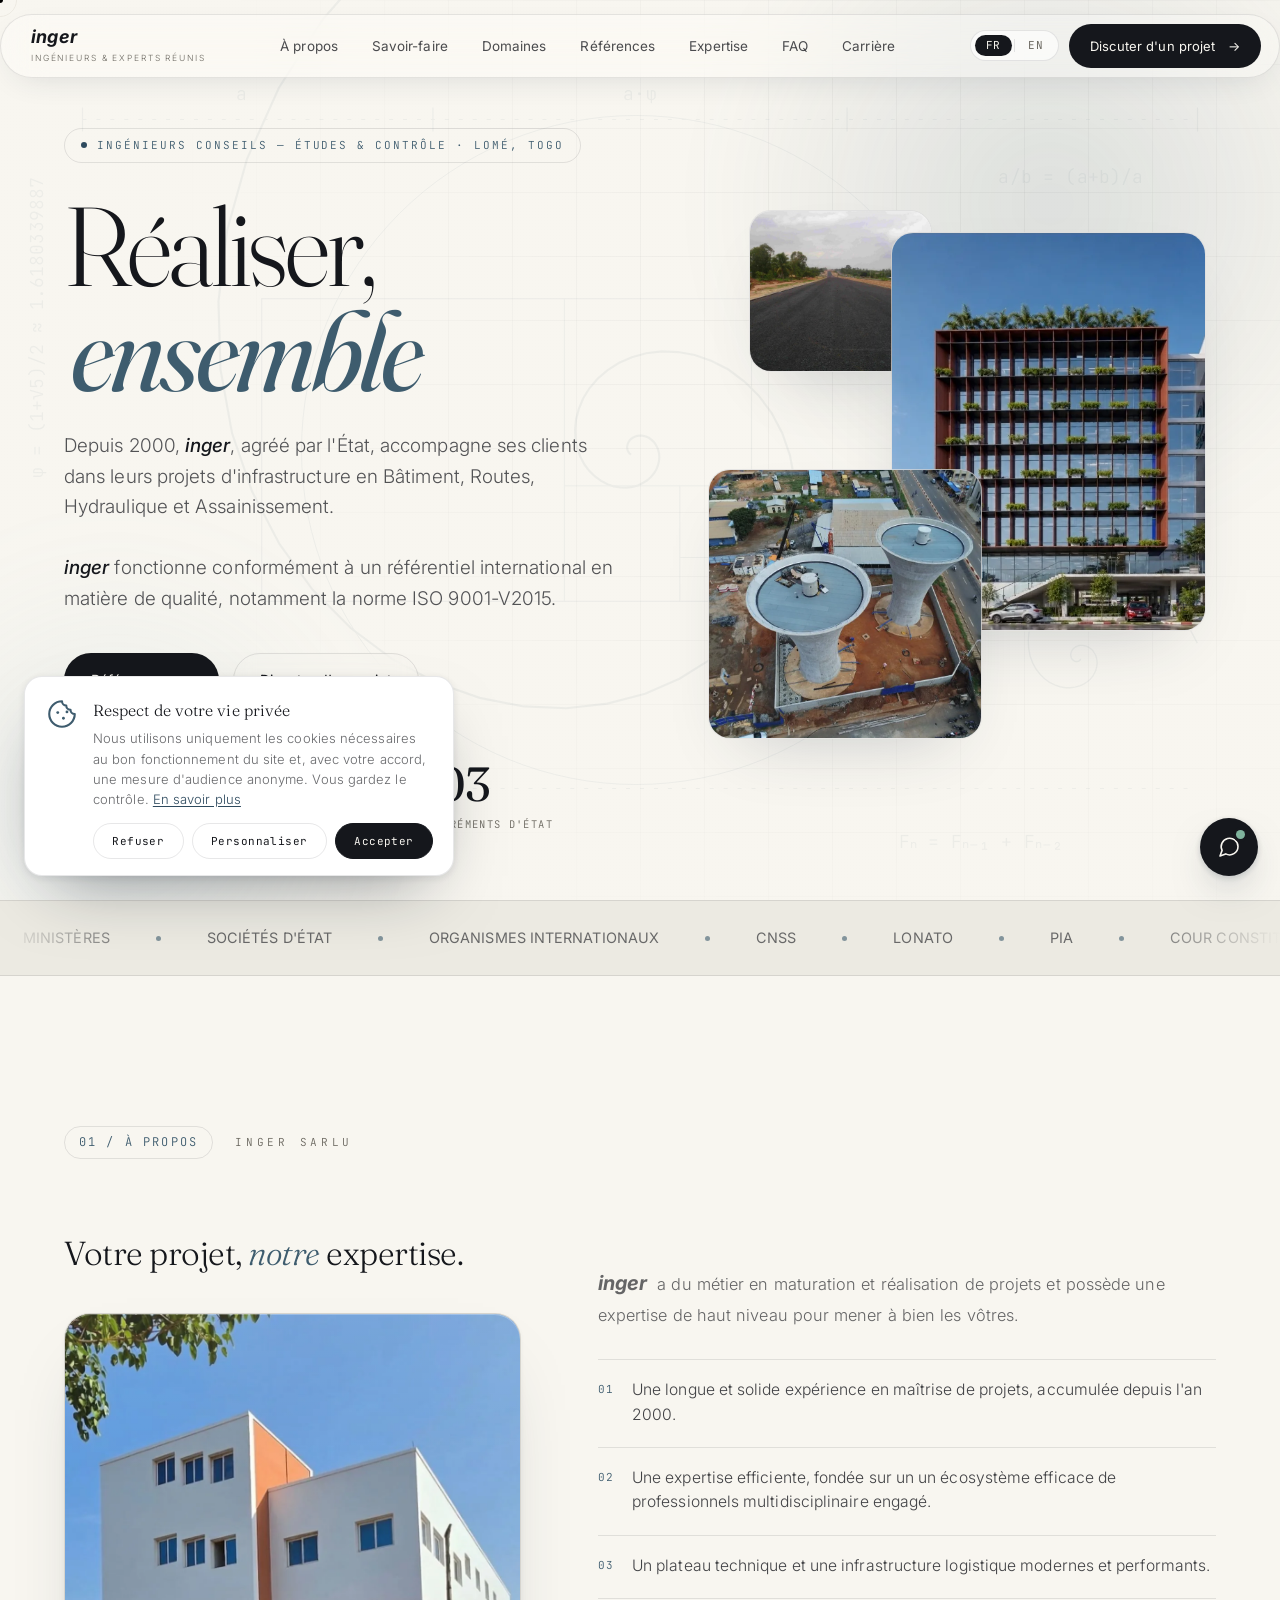
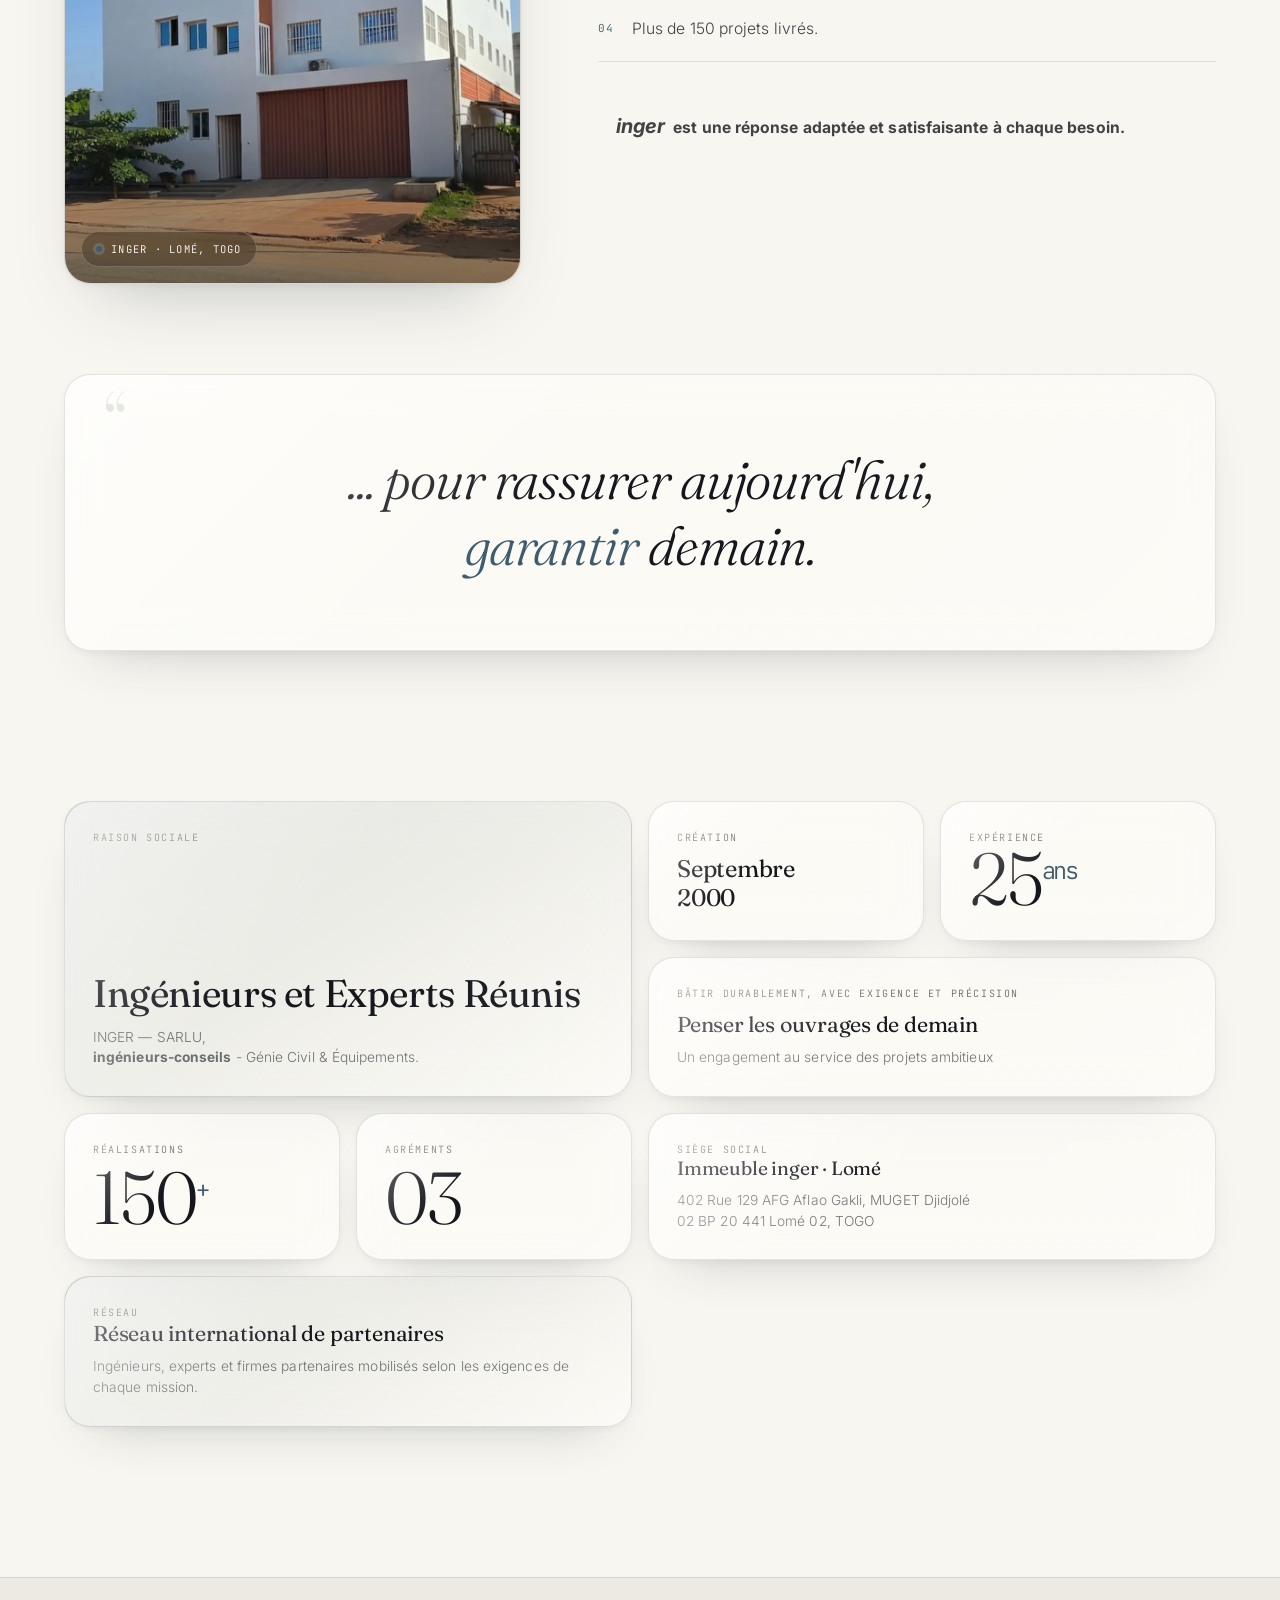
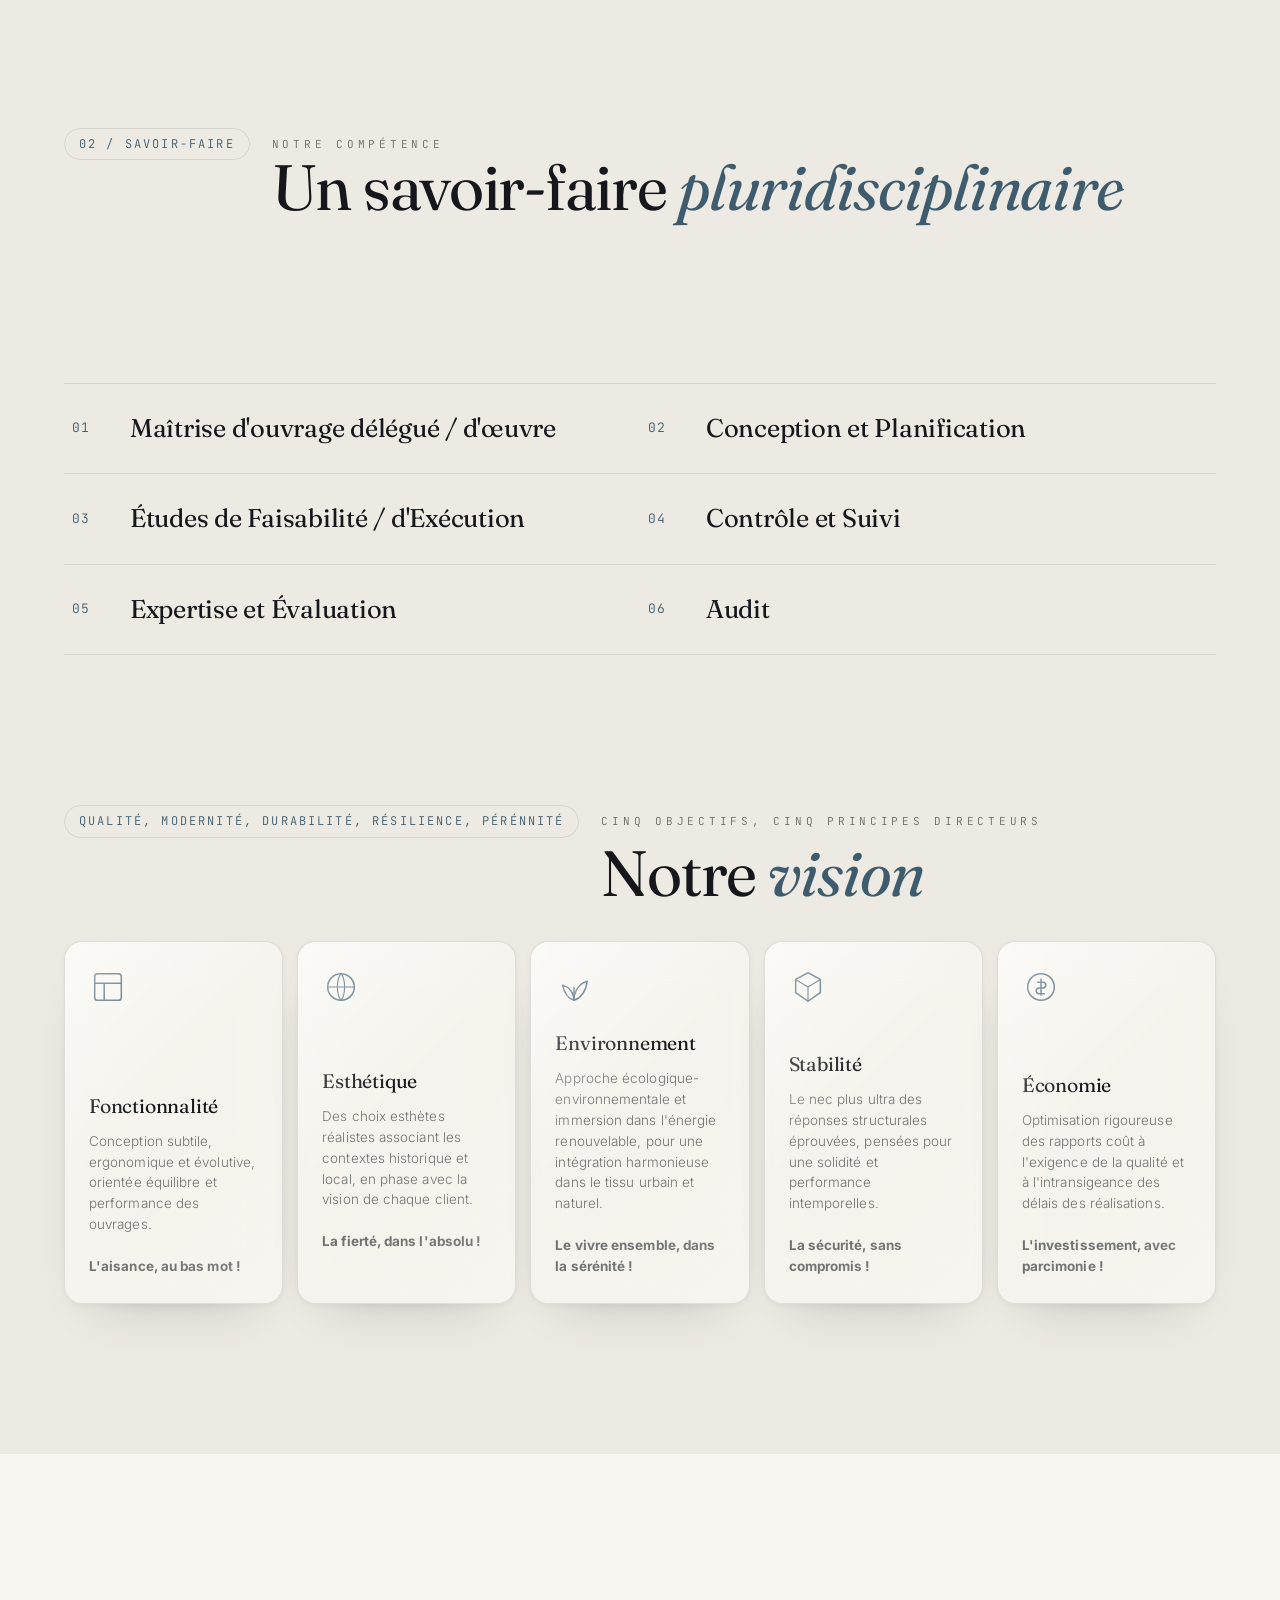
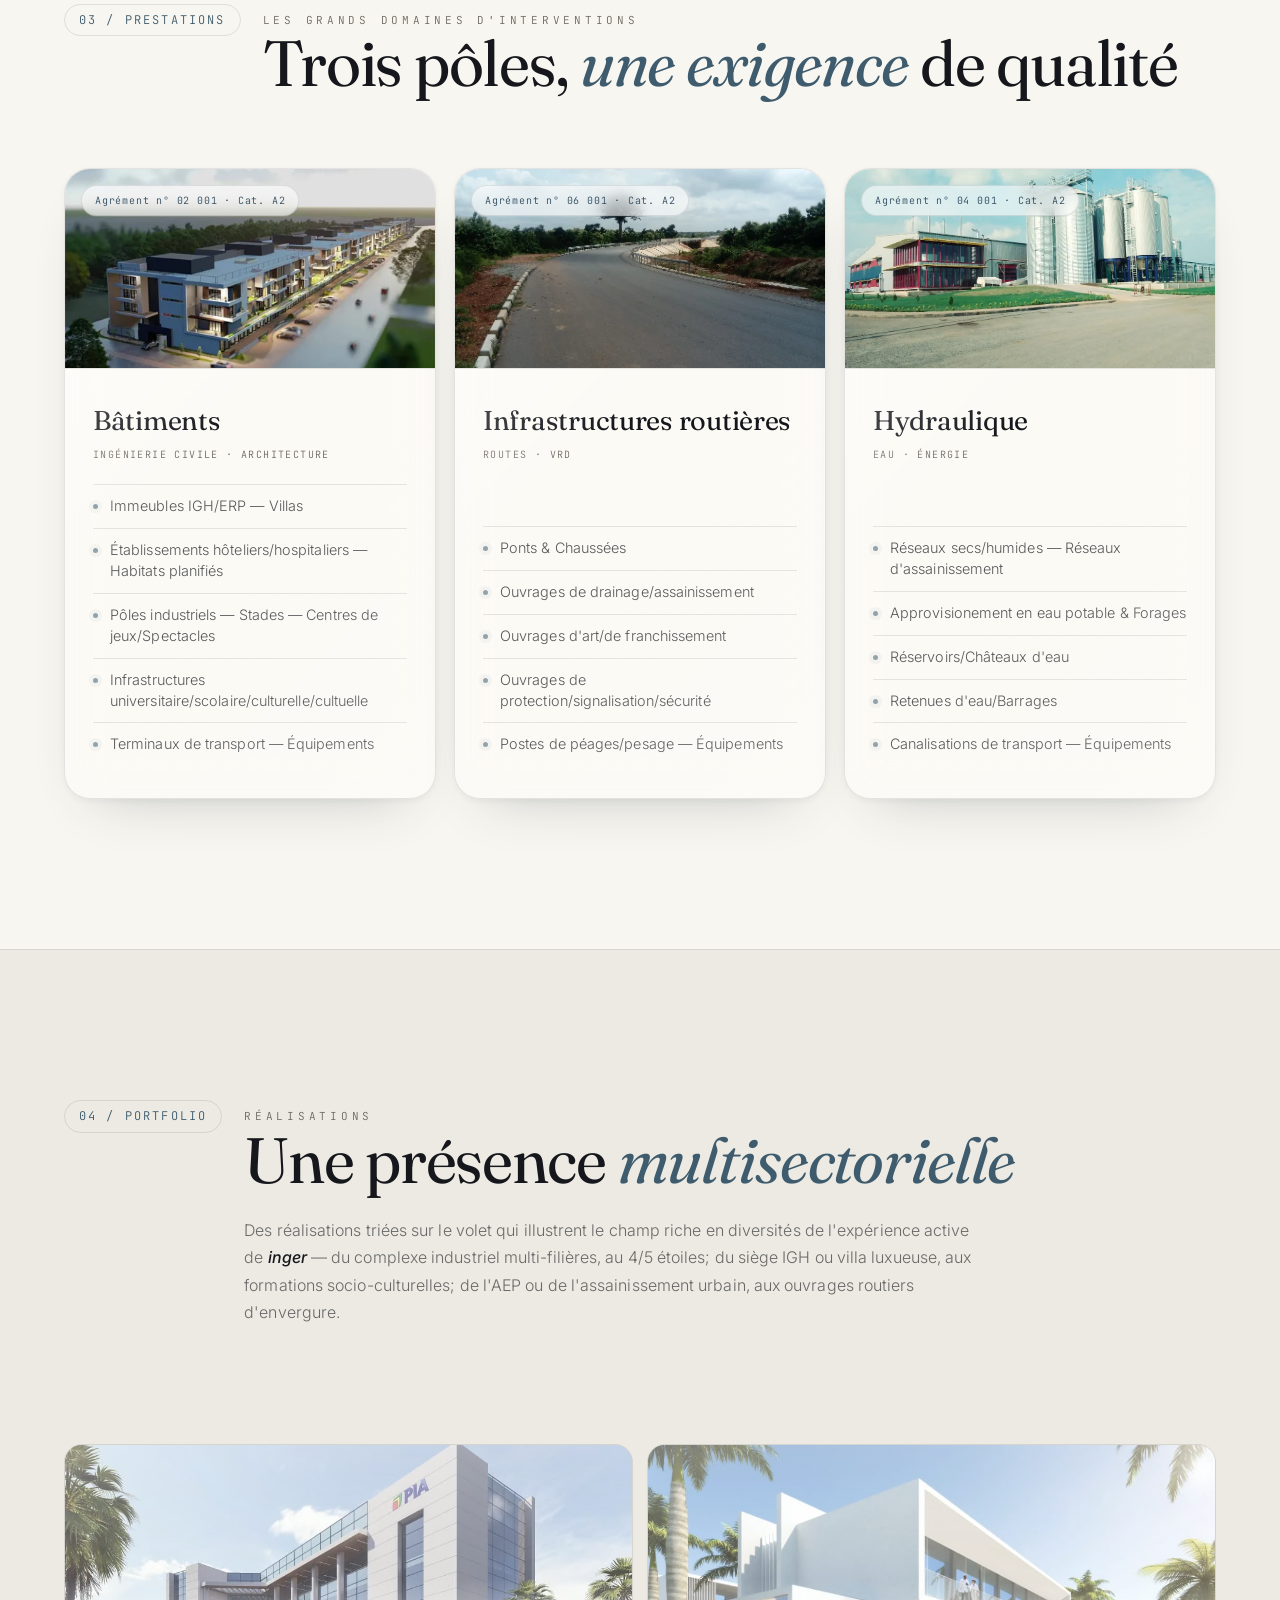
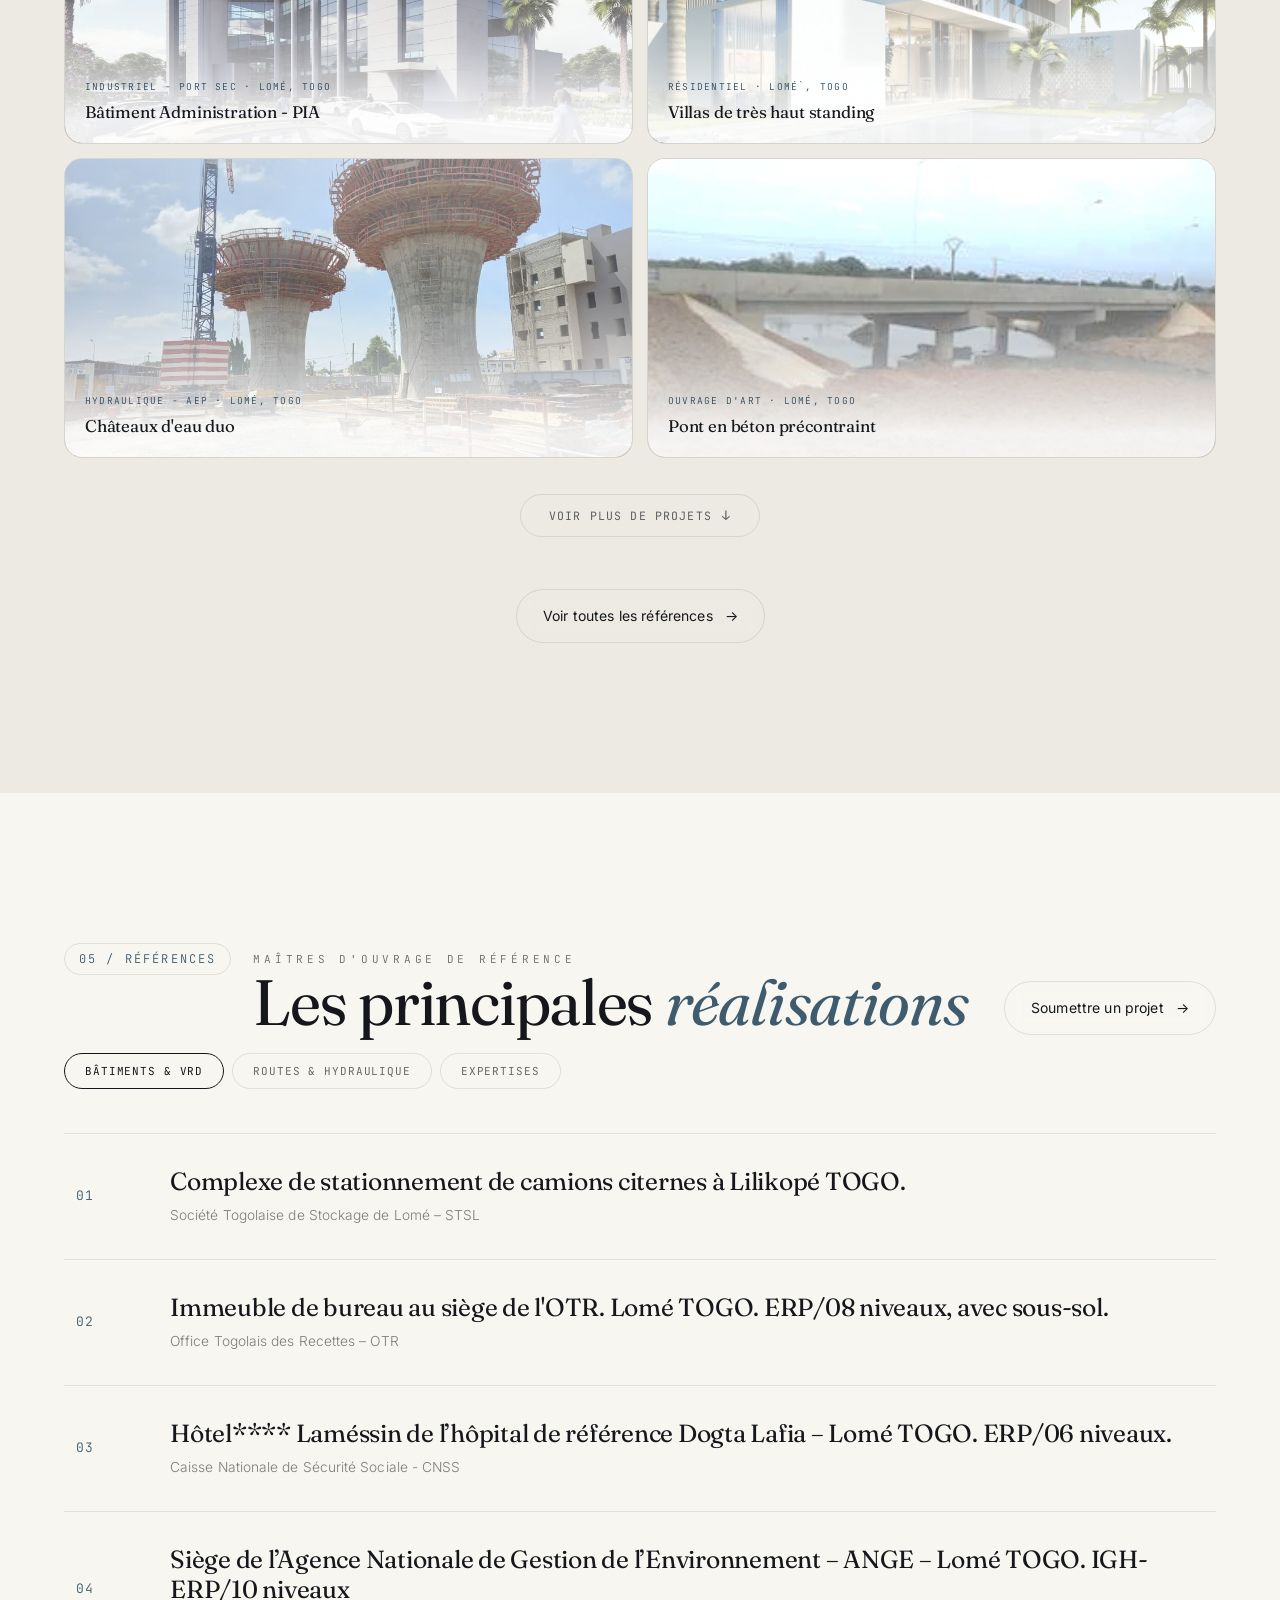
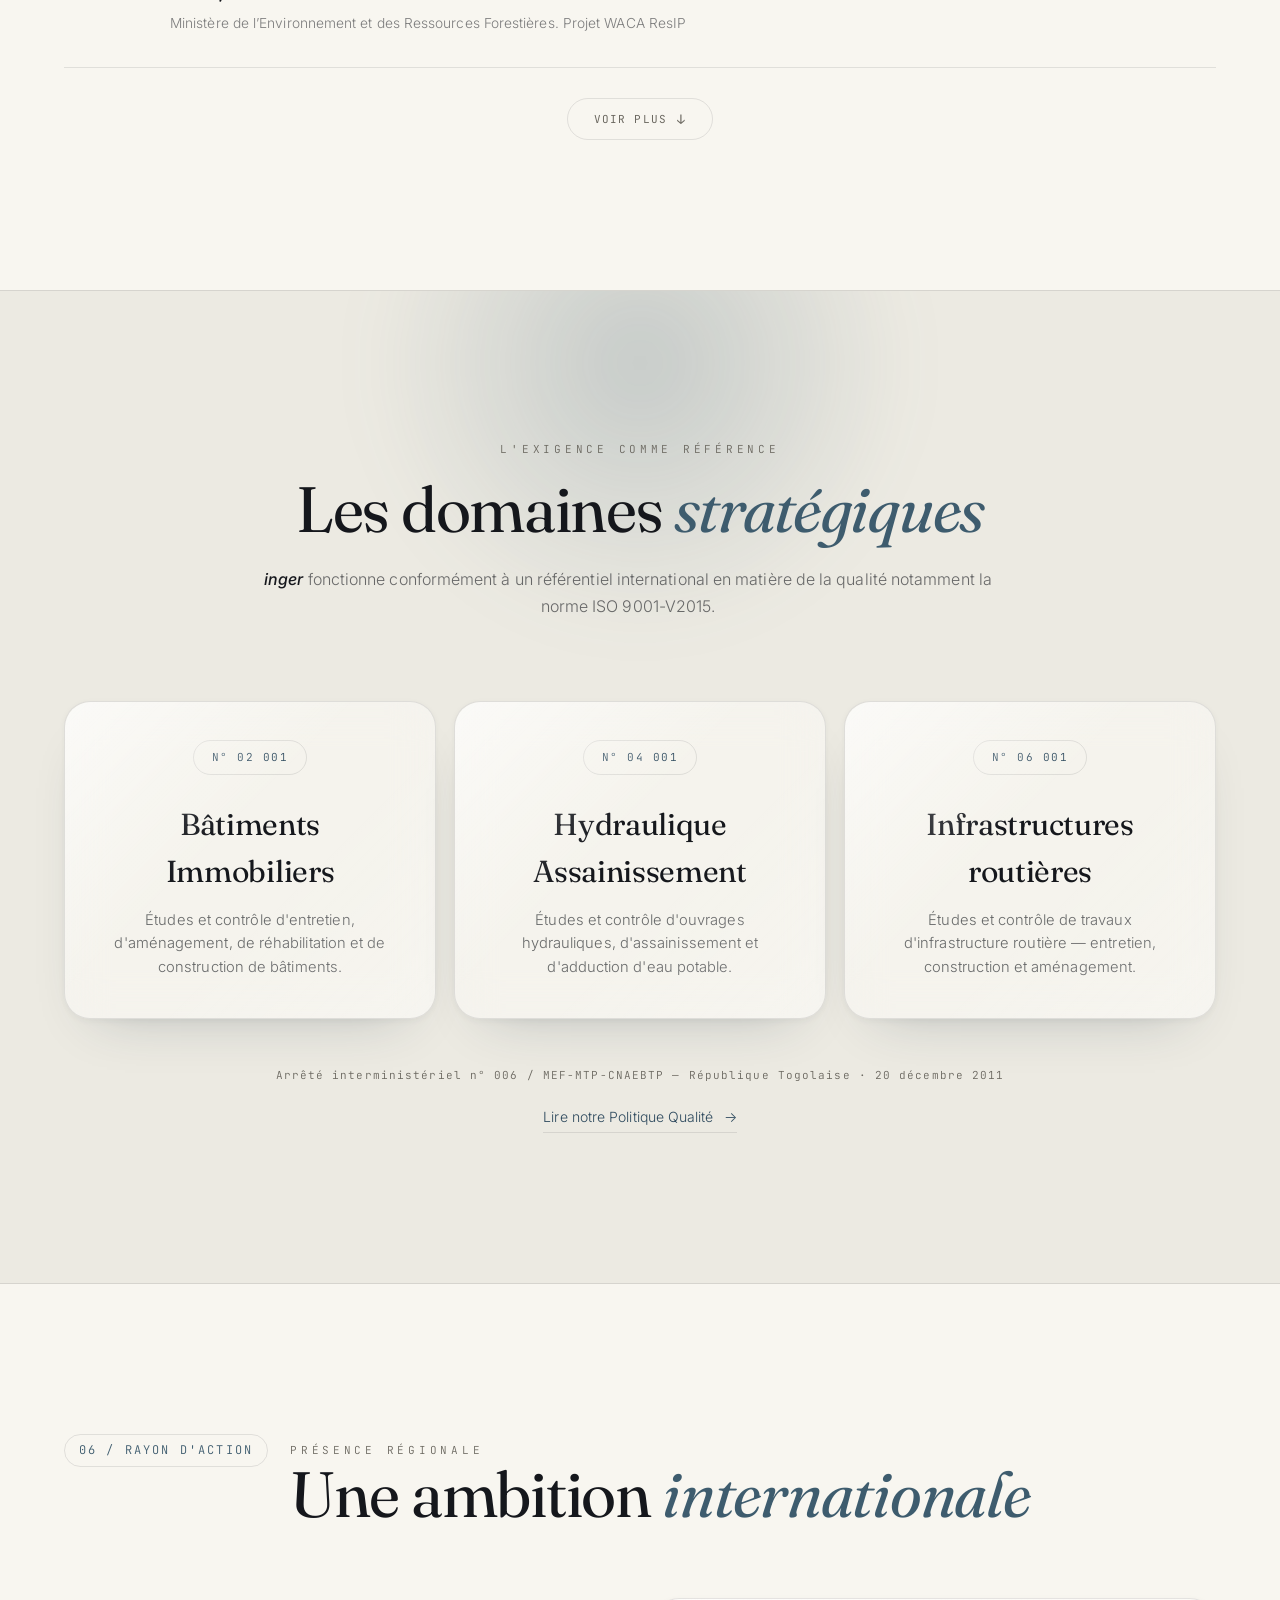
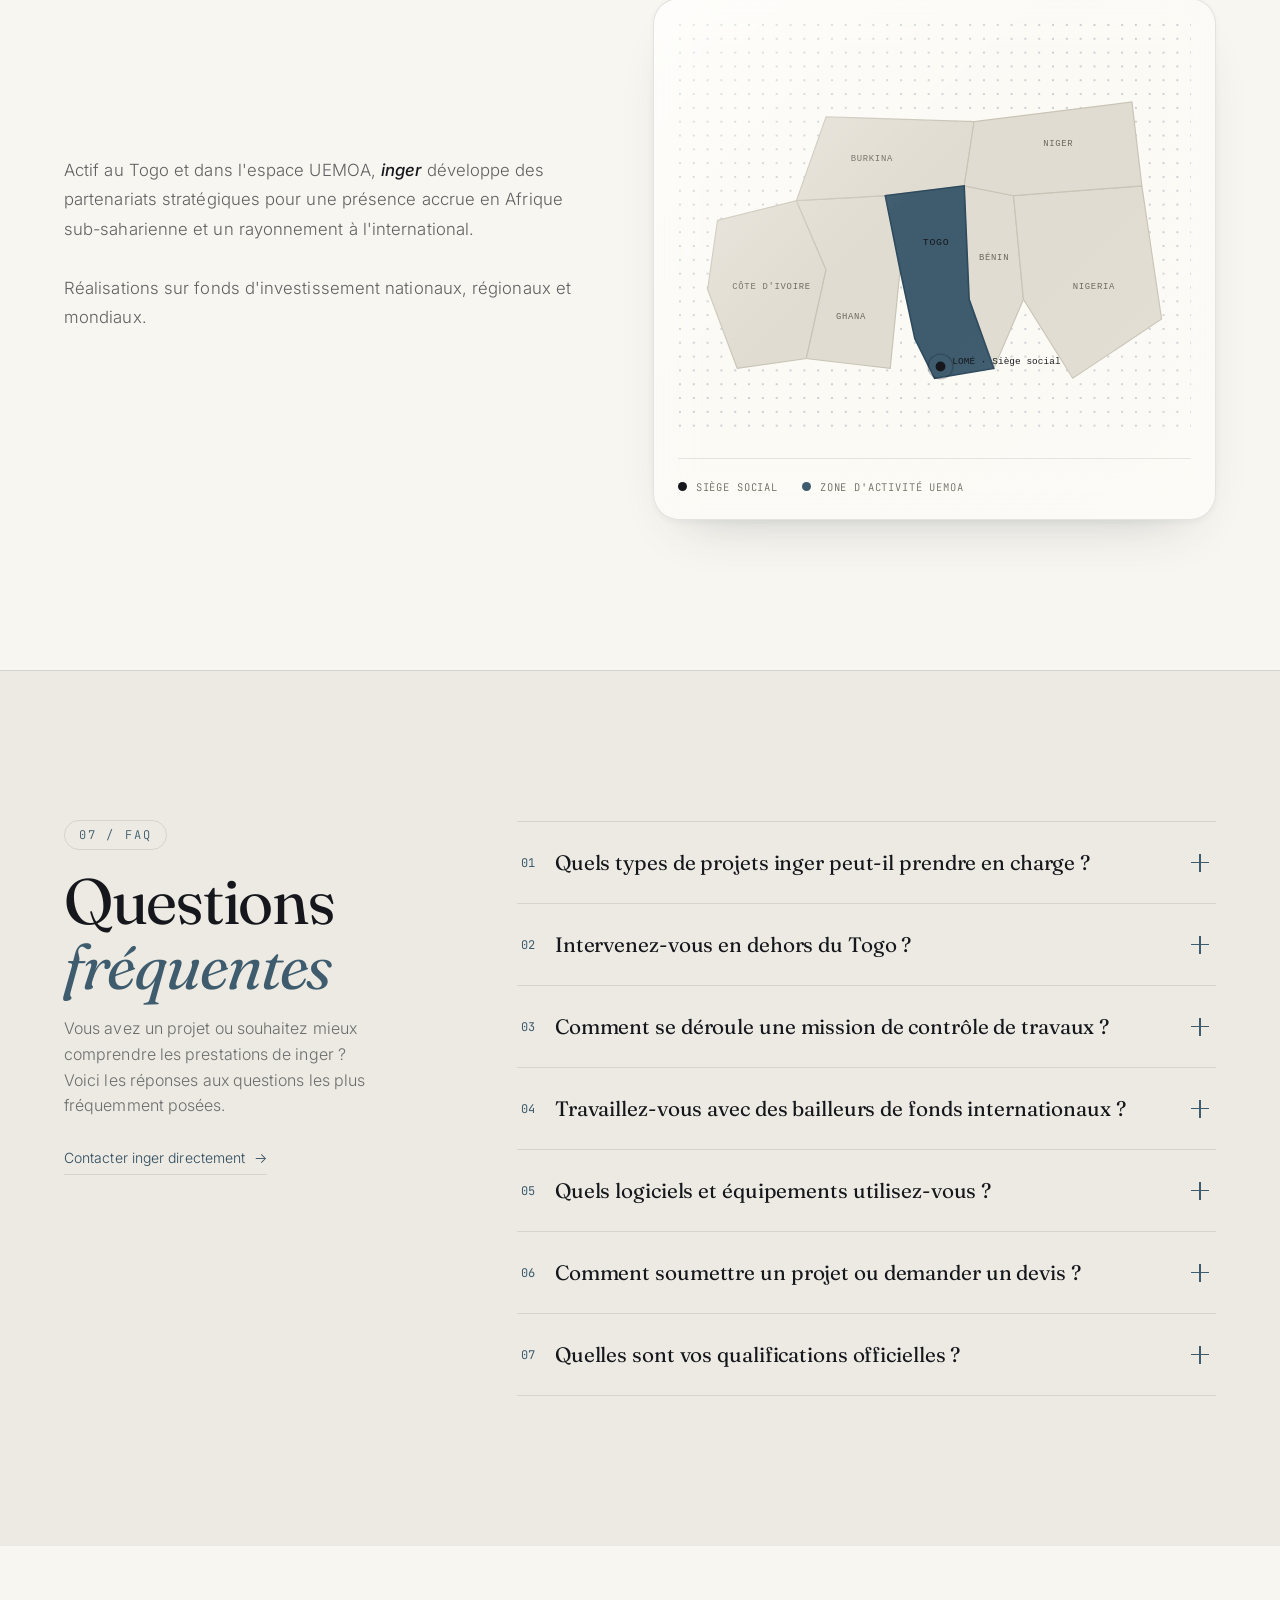
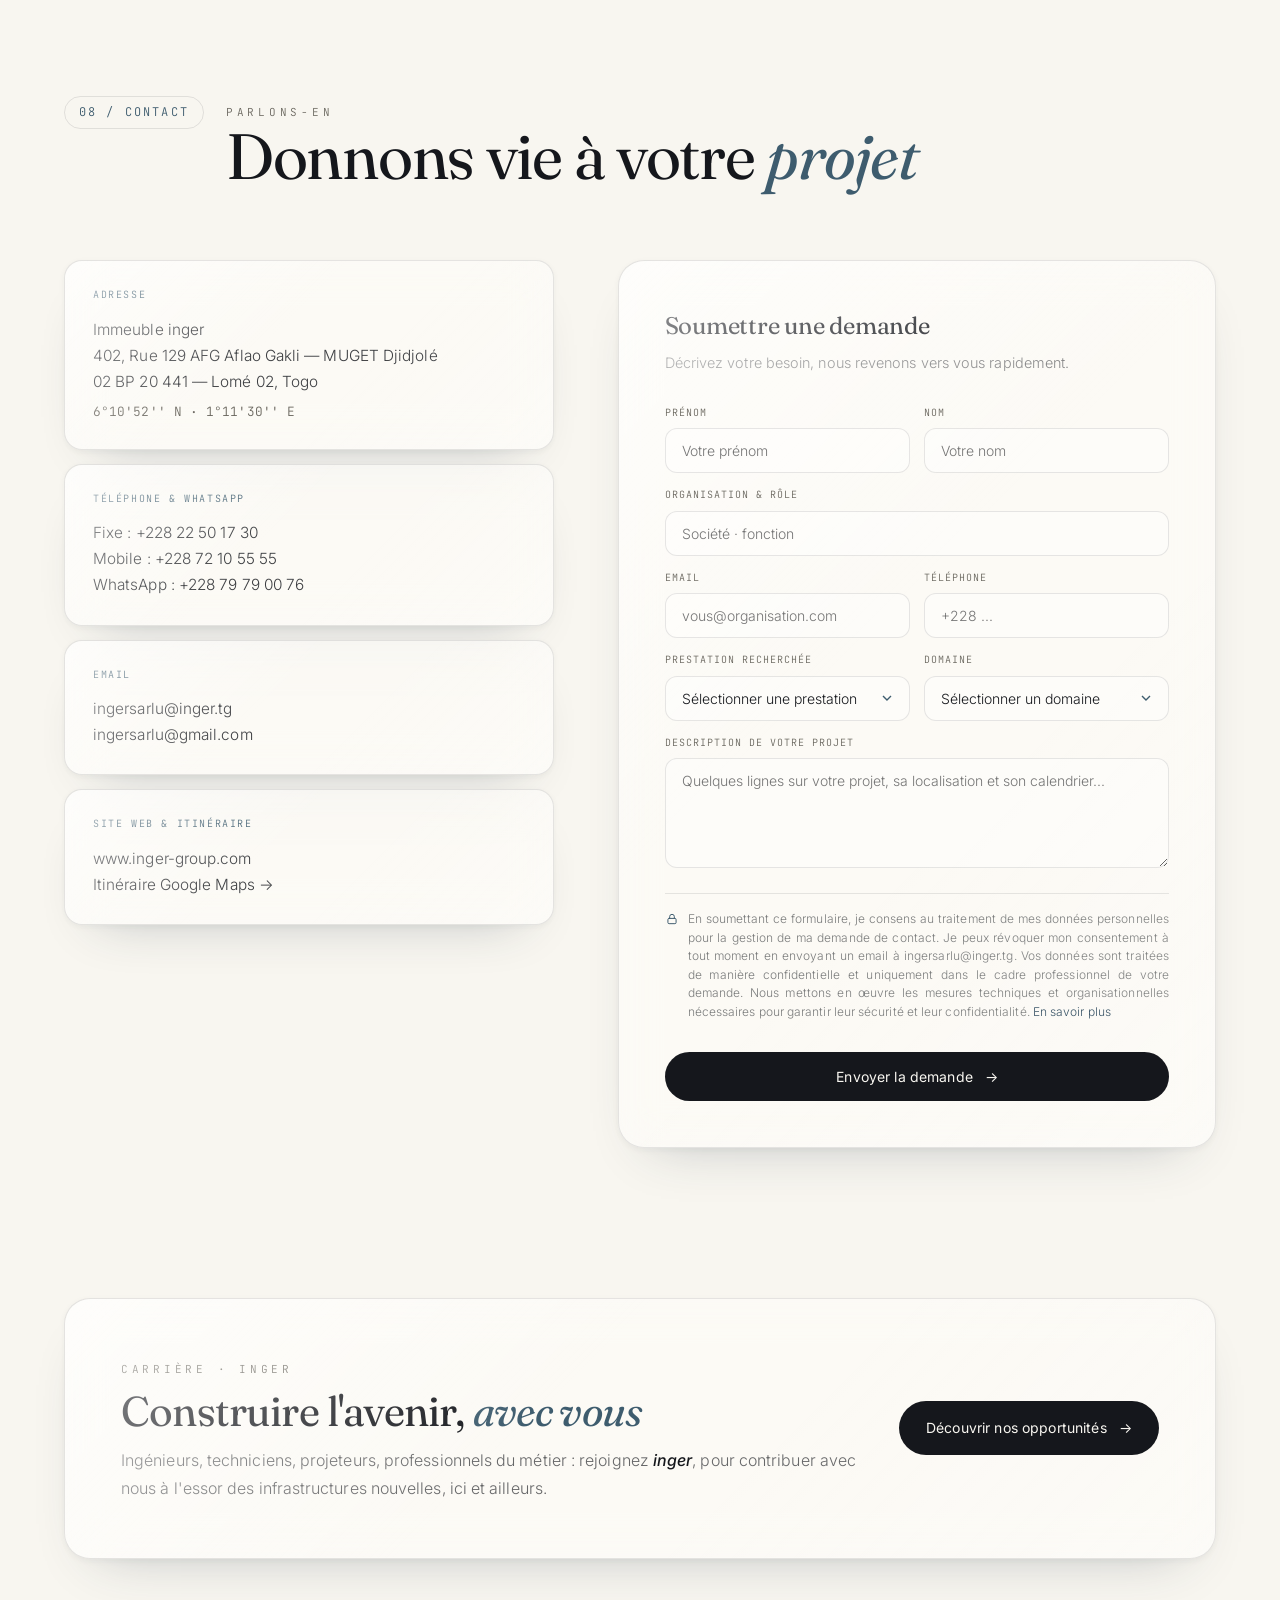
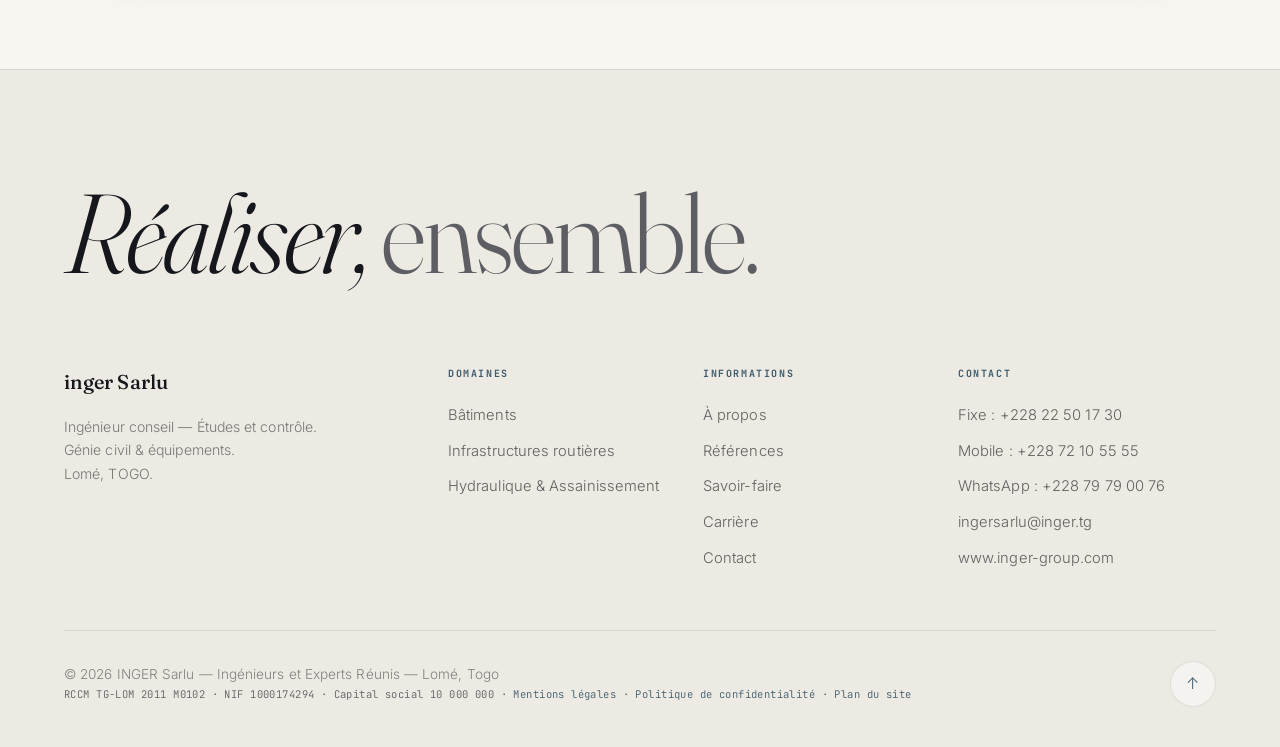
==== index.html @ 65093e05 "Add files via upload" ====
<!DOCTYPE html>
<html lang="fr">
<head>
<meta charset="UTF-8" />
<meta name="viewport" content="width=device-width, initial-scale=1.0" />
<title>INGER Sarlu — Ingénieurs & Experts Réunis · Lomé, TOGO</title>
<meta name="description" content="INGER Sarlu, ingénieurs-conseils agréés par l'État togolais (Cat. A2). Depuis 2000 : études et contrôle technique en bâtiments, infrastructures routières, hydraulique et assainissement. Lomé, Togo & UEMOA." />
<meta name="keywords" content="ingénieurs conseils Togo, bureau d'études Lomé, contrôle technique, bâtiment, infrastructures routières, hydraulique, assainissement, AEP, maîtrise d'œuvre, génie civil, UEMOA, INGER Sarlu" />
<meta name="author" content="INGER Sarlu — Ingénieurs et Experts Réunis" />
<meta name="robots" content="index, follow, max-image-preview:large" />
<meta name="theme-color" content="#15171C" />
<link rel="canonical" href="https://www.inger.tg/" />

<meta property="og:type" content="website" />
<meta property="og:site_name" content="INGER Sarlu" />
<meta property="og:title" content="INGER Sarlu — Ingénieurs & Experts Réunis · Lomé, Togo" />
<meta property="og:description" content="Ingénieurs-conseils agréés (Cat. A2) — études et contrôle en bâtiments, routes, hydraulique et assainissement. Depuis 2000, à Lomé et dans l'espace UEMOA." />
<meta property="og:url" content="https://www.inger.tg/" />
<meta property="og:image" content="https://www.inger.tg/images/01-hero-batiment.webp" />
<meta property="og:image:alt" content="Réalisation INGER — bâtiment à Lomé, Togo" />
<meta property="og:locale" content="fr_FR" />
<meta property="og:locale:alternate" content="en_US" />

<meta name="twitter:card" content="summary_large_image" />
<meta name="twitter:title" content="INGER Sarlu — Ingénieurs & Experts Réunis · Lomé, Togo" />
<meta name="twitter:description" content="Études et contrôle technique : bâtiments, routes, hydraulique & assainissement. Agréé État togolais, Cat. A2. Depuis 2000." />
<meta name="twitter:image" content="https://www.inger.tg/images/01-hero-batiment.webp" />

<!-- JSON-LD : ProfessionalService (entité principale + LocalBusiness) -->
<script type="application/ld+json">
{
  "@context": "https://schema.org",
  "@type": ["ProfessionalService", "LocalBusiness"],
  "@id": "https://www.inger.tg/#organization",
  "name": "INGER Sarlu",
  "legalName": "INGER Sarlu — Ingénieurs et Experts Réunis",
  "alternateName": "INGER",
  "description": "Ingénieurs-conseils agréés par l'État togolais (Cat. A2) : études et contrôle technique en bâtiments, infrastructures routières, hydraulique et assainissement. 25 ans d'expérience, 150+ projets livrés au Togo et dans l'espace UEMOA.",
  "url": "https://www.inger.tg/",
  "logo": "https://www.inger.tg/images/01-hero-batiment.webp",
  "image": "https://www.inger.tg/images/01-hero-batiment.webp",
  "telephone": "+228-22-50-17-30",
  "email": "ingersarlu@inger.tg",
  "foundingDate": "2000",
  "slogan": "Réaliser, ensemble",
  "priceRange": "$$$",
  "currenciesAccepted": "XOF",
  "paymentAccepted": "Virement bancaire, Chèque",
  "address": {
    "@type": "PostalAddress",
    "streetAddress": "Immeuble inger, 402 Rue 129 AFG, Aflao Gakli — MUGET Djidjolé",
    "postOfficeBoxNumber": "02 BP 20 441",
    "addressLocality": "Lomé",
    "addressRegion": "Maritime",
    "postalCode": "02",
    "addressCountry": {
      "@type": "Country",
      "name": "Togo",
      "alternateName": "TG"
    }
  },
  "geo": {
    "@type": "GeoCoordinates",
    "latitude": 6.1725,
    "longitude": 1.2314
  },
  "hasMap": "https://maps.google.com/?q=Immeuble+inger+Lome+Togo",
  "openingHoursSpecification": [
    {
      "@type": "OpeningHoursSpecification",
      "dayOfWeek": ["Monday","Tuesday","Wednesday","Thursday","Friday"],
      "opens": "08:00",
      "closes": "17:30"
    },
    {
      "@type": "OpeningHoursSpecification",
      "dayOfWeek": "Saturday",
      "opens": "08:00",
      "closes": "12:30"
    }
  ],
  "contactPoint": [
    {
      "@type": "ContactPoint",
      "telephone": "+228-22-50-17-30",
      "contactType": "customer service",
      "areaServed": ["TG","BJ","BF","CI","ML","NE","SN","GW"],
      "availableLanguage": ["French","English"]
    },
    {
      "@type": "ContactPoint",
      "telephone": "+228-72-10-55-55",
      "contactType": "sales",
      "availableLanguage": ["French","English"]
    },
    {
      "@type": "ContactPoint",
      "telephone": "+228-79-79-00-76",
      "contactType": "customer support",
      "contactOption": "TollFree",
      "availableLanguage": ["French","English"]
    }
  ],
  "areaServed": [
    { "@type": "Country", "name": "Togo" },
    { "@type": "Country", "name": "Bénin" },
    { "@type": "Country", "name": "Burkina Faso" },
    { "@type": "Country", "name": "Côte d'Ivoire" },
    { "@type": "Country", "name": "Mali" },
    { "@type": "Country", "name": "Niger" },
    { "@type": "Country", "name": "Sénégal" },
    { "@type": "Place", "name": "UEMOA - Union économique et monétaire ouest-africaine" },
    { "@type": "Place", "name": "Afrique subsaharienne" }
  ],
  "knowsAbout": [
    "Ingénierie civile",
    "Bâtiments IGH et ERP",
    "Infrastructures routières",
    "Ouvrages d'art",
    "Hydraulique",
    "Assainissement",
    "Adduction d'eau potable",
    "Maîtrise d'œuvre",
    "Maîtrise d'ouvrage déléguée",
    "Études de faisabilité",
    "Contrôle de travaux",
    "Expertise et évaluation",
    "Audit technique"
  ],
  "award": [
    "Agrément n° 02 001 · Cat. A2 — Bâtiments",
    "Agrément n° 04 001 · Cat. A2 — Hydraulique",
    "Agrément n° 06 001 · Cat. A2 — Routes",
    "Arrêté interministériel n° 006 / MEF-MTP-CNAEBTP du 20 décembre 2011"
  ],
  "memberOf": {
    "@type": "Organization",
    "name": "CNAEBTP — Comité National des Agréments des Entreprises du Bâtiment et des Travaux Publics"
  },
  "hasOfferCatalog": {
    "@type": "OfferCatalog",
    "name": "Prestations d'ingénierie conseil",
    "itemListElement": [
      {
        "@type": "Offer",
        "itemOffered": {
          "@type": "Service",
          "name": "Bâtiments — Études et contrôle",
          "description": "Études et contrôle d'entretien, d'aménagement, de réhabilitation et de construction de bâtiments (IGH, ERP, hôtellerie, santé, industrie, scolaire/universitaire).",
          "serviceType": "Civil engineering — Buildings",
          "provider": { "@id": "https://www.inger.tg/#organization" },
          "areaServed": "Togo, UEMOA",
          "category": "Bâtiments Immobiliers"
        }
      },
      {
        "@type": "Offer",
        "itemOffered": {
          "@type": "Service",
          "name": "Infrastructures routières — Études et contrôle",
          "description": "Études et contrôle de travaux d'infrastructure routière : chaussées, ouvrages d'art, drainage, signalisation, sécurité.",
          "serviceType": "Civil engineering — Road infrastructure",
          "provider": { "@id": "https://www.inger.tg/#organization" },
          "areaServed": "Togo, UEMOA",
          "category": "Routes & VRD"
        }
      },
      {
        "@type": "Offer",
        "itemOffered": {
          "@type": "Service",
          "name": "Hydraulique & Assainissement",
          "description": "Études et contrôle d'ouvrages hydrauliques, d'assainissement, d'adduction d'eau potable, châteaux d'eau et hydraulique villageoise.",
          "serviceType": "Civil engineering — Hydraulics & Sanitation",
          "provider": { "@id": "https://www.inger.tg/#organization" },
          "areaServed": "Togo, UEMOA",
          "category": "Hydraulique & Assainissement"
        }
      },
      {
        "@type": "Offer",
        "itemOffered": {
          "@type": "Service",
          "name": "Maîtrise d'œuvre / d'ouvrage délégué",
          "provider": { "@id": "https://www.inger.tg/#organization" }
        }
      },
      {
        "@type": "Offer",
        "itemOffered": {
          "@type": "Service",
          "name": "Conception et Planification",
          "provider": { "@id": "https://www.inger.tg/#organization" }
        }
      },
      {
        "@type": "Offer",
        "itemOffered": {
          "@type": "Service",
          "name": "Études de Faisabilité / d'Exécution",
          "provider": { "@id": "https://www.inger.tg/#organization" }
        }
      },
      {
        "@type": "Offer",
        "itemOffered": {
          "@type": "Service",
          "name": "Expertise et Évaluation",
          "provider": { "@id": "https://www.inger.tg/#organization" }
        }
      },
      {
        "@type": "Offer",
        "itemOffered": {
          "@type": "Service",
          "name": "Audit technique",
          "provider": { "@id": "https://www.inger.tg/#organization" }
        }
      }
    ]
  },
  "sameAs": [
    "https://wa.me/22879790076"
  ]
}
</script>

<!-- JSON-LD : WebSite + recherche potentielle -->
<script type="application/ld+json">
{
  "@context": "https://schema.org",
  "@type": "WebSite",
  "@id": "https://www.inger.tg/#website",
  "url": "https://www.inger.tg/",
  "name": "INGER Sarlu — Ingénieurs Conseils",
  "inLanguage": ["fr-TG","en"],
  "publisher": { "@id": "https://www.inger.tg/#organization" }
}
</script>

<!-- JSON-LD : FAQPage (miroir de la section FAQ) -->
<script type="application/ld+json">
{
  "@context": "https://schema.org",
  "@type": "FAQPage",
  "mainEntity": [
    {
      "@type": "Question",
      "name": "Quels types de projets inger peut-il prendre en charge ?",
      "acceptedAnswer": {
        "@type": "Answer",
        "text": "inger intervient sur l'ensemble des projets d'infrastructure : bâtiments (IGH, ERP, sièges administratifs, hôtellerie, santé, industrie, équipements scolaires et universitaires), infrastructures routières (chaussées, ouvrages d'art, drainage) ainsi qu'hydraulique et assainissement (AEP, châteaux d'eau, barrages, hydraulique villageoise)."
      }
    },
    {
      "@type": "Question",
      "name": "Intervenez-vous en dehors du Togo ?",
      "acceptedAnswer": {
        "@type": "Answer",
        "text": "Oui. inger est actif au Togo et dans l'espace UEMOA, et développe des partenariats stratégiques pour une présence accrue en Afrique sub-saharienne et un rayonnement à l'international."
      }
    },
    {
      "@type": "Question",
      "name": "Comment se déroule une mission de contrôle de travaux ?",
      "acceptedAnswer": {
        "@type": "Answer",
        "text": "Une mission de contrôle s'articule autour de la vérification de la conformité technique des ouvrages, du suivi de l'avancement et de la qualité d'exécution, du contrôle des décomptes, et de la production de rapports périodiques — jusqu'à la réception des travaux."
      }
    },
    {
      "@type": "Question",
      "name": "Travaillez-vous avec des bailleurs de fonds internationaux ?",
      "acceptedAnswer": {
        "@type": "Answer",
        "text": "Oui. Nos réalisations s'appuient sur des fonds nationaux, régionaux et mondiaux : États, BOAD, BAD, BID, FED-UE, Banque Mondiale, FIDA, GAFSP — dans le respect des procédures propres à chaque institution."
      }
    },
    {
      "@type": "Question",
      "name": "Quels logiciels et équipements utilisez-vous ?",
      "acceptedAnswer": {
        "@type": "Answer",
        "text": "inger s'appuie sur un plateau technique et une infrastructure logistique modernes et performants, mobilisés selon les exigences techniques de chaque mission d'étude, de conception et de contrôle."
      }
    },
    {
      "@type": "Question",
      "name": "Comment soumettre un projet ou demander un devis ?",
      "acceptedAnswer": {
        "@type": "Answer",
        "text": "Vous pouvez nous transmettre votre projet via le formulaire de contact ci-dessous, ou nous joindre directement par téléphone, WhatsApp ou e-mail. Nous revenons vers vous avec une proposition adaptée à vos besoins."
      }
    },
    {
      "@type": "Question",
      "name": "Quelles sont vos qualifications officielles ?",
      "acceptedAnswer": {
        "@type": "Answer",
        "text": "inger est agréé par l'État togolais en catégorie A2 sur trois domaines : Bâtiments (n° 02 001), Hydraulique (n° 04 001) et Routes (n° 06 001) — conformément à l'arrêté interministériel n° 006 / MEF-MTP-CNAEBTP du 20 décembre 2011."
      }
    }
  ]
}
</script>
<link rel="preconnect" href="https://fonts.googleapis.com" />
<link rel="preconnect" href="https://fonts.gstatic.com" crossorigin />
<link href="https://fonts.googleapis.com/css2?family=Fraunces:ital,opsz,wght@0,9..144,300;0,9..144,400;0,9..144,500;0,9..144,600;1,9..144,300;1,9..144,400&family=Inter:wght@300;400;500;600&family=JetBrains+Mono:wght@300;400;500&display=swap" rel="stylesheet" />
<link rel="stylesheet" href="css/style.css" />
</head>
<body>

<!-- Curseur custom -->
<div class="cursor-dot"></div>
<div class="cursor-ring"></div>
<div class="grain"></div>

<!-- ===================== NAVIGATION ===================== -->
<nav class="nav" id="nav">
  <div class="nav-inner">
    <a href="#top" class="nav-logo" data-cursor>
    
      <span class="lt"><b style="font-weight:bold;"><i>inger</i></b><span>Ingénieurs &amp; Experts Réunis</span></span>
    </a>
    <div class="nav-links">
      <a href="#about" data-cursor>À propos</a>
      <a href="#skills" data-cursor>Savoir-faire</a>
      <a href="#domains" data-cursor>Domaines</a>
      <a href="#portfolio" data-cursor>Références</a>
      <a href="#expertise" data-cursor>Expertise</a>
     <a href="#faq" data-cursor>FAQ</a>
      <a href="carriere.html" data-cursor>Carrière</a>
    </div>
    <div class="nav-cta">
      <div class="lang-switch" role="group" aria-label="Langue / Language">
        <button class="lang-opt active" type="button" data-lang="fr" aria-pressed="true">FR</button>
        <span class="lang-sep"></span>
        <button class="lang-opt" type="button" data-lang="en" aria-pressed="false">EN</button>
      </div>
      <a href="#contact" class="btn btn-primary" data-cursor>Discuter d'un projet <span class="arr">→</span></a>
      <button class="nav-burger" id="burger" aria-label="Menu"><span></span><span></span></button>
    </div>
  </div>
</nav>

<!-- Menu mobile -->
<div class="m-menu" id="mmenu">
  <div class="m-menu-head">
    <span class="m-brand">inger</span>
    <div class="lang-switch" role="group" aria-label="Langue / Language">
      <button class="lang-opt active" type="button" data-lang="fr" aria-pressed="true">FR</button>
      <span class="lang-sep"></span>
      <button class="lang-opt" type="button" data-lang="en" aria-pressed="false">EN</button>
    </div>
    <button class="m-close" id="mclose" aria-label="Fermer le menu">
      <svg viewBox="0 0 24 24" width="20" height="20" fill="none" stroke="currentColor" stroke-width="1.6" stroke-linecap="round"><path d="M6 6l12 12M18 6L6 18"/></svg>
    </button>
  </div>
  <nav class="m-links">
    <a href="#about">À propos</a>
    <a href="#skills">Savoir-faire</a>
    <a href="#domains">Domaines</a>
    <a href="#portfolio">Références</a>
    <a href="#expertise">Expertise</a>
    <a href="carriere.html">Carrière</a>
    <a href="#faq">FAQ</a>
    <a href="#contact">Nous contacter</a>
  </nav>
  <div class="m-foot">
    <a href="#contact" class="btn btn-primary">Discuter d'un projet <span class="arr">→</span></a>
    <div class="m-contact">
      <a href="tel:+22822501730">+228 22 50 17 30</a>
      <a href="mailto:ingersarlu@inger.tg">ingersarlu@inger.tg</a>
      <a href="mentions-legales.html">Mentions légales</a>
      <a href="politique-confidentialite.html">Politique de confidentialité</a>
    </div>
  </div>
</div>

<!-- ===================== HERO ===================== -->
<header class="hero" id="top">
  <div class="hero-bg">
    <div class="glowA"></div>
    <div class="glowB"></div>
    <div class="bp"></div>
    <svg class="hero-fil" viewBox="0 0 680 452" preserveAspectRatio="xMidYMid slice" aria-hidden="true">
      <g id="heroFilDyn"></g>
      <line x1="60" y1="60" x2="620" y2="60" stroke-width=".5" stroke-dasharray="2 5"></line>
      <line x1="60" y1="396" x2="620" y2="396" stroke-width=".5" stroke-dasharray="2 5"></line>
      <path d="M60 54 L60 66 M620 54 L620 66 M236 54 L236 66 M444 54 L444 66" stroke-width=".6"></path>
      <text x="140" y="50" text-anchor="middle">a</text>
      <text x="340" y="50" text-anchor="middle">a·φ</text>
      <text x="40" y="240" transform="rotate(-90 40 240)">φ = (1+√5)/2 ≈ 1.6180339887</text>
      <text x="470" y="426">Fₙ = Fₙ₋₁ + Fₙ₋₂</text>
      <text x="520" y="92">a/b = (a+b)/a</text>
    </svg>
  </div>
  <div class="wrap hero-grid">
    <div class="hero-copy">
      <span class="hero-tag reveal"><span class="dot"></span> Ingénieurs Conseils — Études &amp; Contrôle · Lomé, TOGO</span>
      <h1 class="reveal" data-d="1">Réaliser,<span class="l2">ensemble</span></h1>
      <p class="lead reveal" data-d="2">Depuis 2000, <strong style="font-weight:500;color:var(--ink)"><i>inger</i></strong>, agréé par l'État, accompagne ses clients dans leurs projets d'infrastructure en Bâtiment, Routes, Hydraulique et Assainissement.<br><br><strong style="font-weight:500;color:var(--ink)"><i>inger</i></strong> fonctionne conformément à un référentiel international en matière de qualité, notamment la norme ISO 9001-V2015.</p>
      <div class="hero-cta reveal" data-d="3">
        <a href="#portfolio" class="btn btn-primary" data-cursor>Références<span class="arr">→</span></a>
        <a href="#contact" class="btn btn-ghost" data-cursor>Discuter d'un projet</a>
      </div>
      <div class="hero-stats reveal" data-d="4">
        <div class="hstat">
          <div class="n" data-count="25"><span class="cv">0</span><span class="u">+</span></div>
          <div class="lab">Années d'expérience</div>
        </div>
        <div class="hstat">
          <div class="n" data-count="150"><span class="cv">0</span><span class="u">+</span></div>
          <div class="lab">Projets livrés</div>
        </div>
        <div class="hstat">
          <div class="n" data-count="3" data-pad="2"><span class="cv">0</span></div>
          <div class="lab">Agréments d'État</div>
        </div>
      </div>
    </div>

    <!-- Visuel : pile de cartes liquid glass blueprint -->
    <div class="hero-visual reveal" data-d="2">
      <div class="hv-card hv-1" data-tilt>
        <span class="lbl"></span>
        <span class="lbl br">R+12 · Lomé</span>
        <div class="hv-img"><img class="slot-img" src="images/01-hero-batiment.webp" alt="Bâtiment IGH — Lomé" loading="lazy" /></div>
      </div>
      <div class="hv-card hv-2" data-tilt>
        <span class="lbl"></span>
        <div class="hv-img"><img class="slot-img" src="images/02-hero-hydraulique.webp" alt="Réseau hydraulique" loading="lazy" /></div>
      </div>
      <div class="hv-card hv-3" data-tilt>
        <span class="lbl"></span>
        <div class="hv-img"><img class="slot-img" src="images/03-hero-route.webp" alt="Tracé routier" loading="lazy" /></div>
      </div>
    </div>
  </div>
</header>

<!-- ===================== TICKER CLIENTS ===================== -->
<div class="ticker" aria-hidden="true">
  <div class="ticker-track" style="text-transform: uppercase;">
    <span class="ticker-item">Ministères</span>
    <span class="ticker-item">Sociétés d'État</span>
    <span class="ticker-item">Organismes internationaux</span>
    <span class="ticker-item">CNSS</span>
    <span class="ticker-item">LONATO</span>
    <span class="ticker-item">PIA</span>
    <span class="ticker-item">Cour Constitutionnelle</span>
    <span class="ticker-item">OTR</span>
    <span class="ticker-item">SNB</span>
    <span class="ticker-item">STSL</span>
    <span class="ticker-item">Ministères</span>
    <span class="ticker-item">Sociétés d'État</span>
    <span class="ticker-item">Organismes internationaux</span>
    <span class="ticker-item">CNSS</span>
    <span class="ticker-item">LONATO</span>
    <span class="ticker-item">PIA</span>
    <span class="ticker-item">Cour Constitutionnelle</span>
    <span class="ticker-item">OTR</span>
    <span class="ticker-item">SNB</span>
    <span class="ticker-item">STSL</span>
  </div>
</div>
<!-- ===================== À PROPOS ===================== -->
<section class="about" id="about">
  <div class="wrap">
    <div class="sec-head reveal">
      <span class="sec-idx">01 / À propos</span>
      <div>
        <span class="sec-kicker">inger sarlu</span>
      </div>
    </div>
    <div class="about-grid">
      <div class="reveal">
        <p class="about-lead">Votre projet, <em>notre</em> expertise.</p>
        <figure class="about-media reveal" data-d="1" data-cursor>
          <img class="slot-img" src="images/about-inger.webp" alt="INGER Sarlu — ingénieurs-conseils en génie civil et équipements, Lomé" loading="lazy">
          <figcaption class="am-cap"><span class="am-dot"></span>INGER · Lomé, TOGO</figcaption>
        </figure>
      </div>
      <div class="reveal" data-d="1">

        <p class="about-body"><strong style="font-weight:bold;font-size: 20px;"><br><i>inger</i></strong>&nbsp; a du métier en maturation et réalisation de projets et possède une expertise de haut niveau pour mener à bien les vôtres.</p>

        <ul class="about-points">
          <li><span class="pn">01</span><span class="pt">Une longue et solide expérience en maîtrise de projets, accumulée depuis l'an 2000.</span></li>
          <li><span class="pn">02</span><span class="pt">Une expertise efficiente, fondée sur un un écosystème efficace de professionnels multidisciplinaire engagé.</span></li>
          <li><span class="pn">03</span><span class="pt">Un plateau technique et une infrastructure logistique modernes et performants.</span></li>
          
          <li><span class="pn">04</span><span class="pt">Plus de 150 projets livrés.</span></li>

          <li><span class="pn"></span><span class="pt"><strong style="font-weight:bold;font-size: 20px;"><br><i>inger</i></strong>&nbsp; <b>est une réponse adaptée et satisfaisante à chaque besoin.</b></span></li>

        </ul>
      </div>
    </div>

    <!-- Citation signature -->
    <div class="about-quote glass reveal">
      <span class="qc">“</span>
      <p class="q">... pour rassurer aujourd'hui,<span> <br>garantir</span> demain.</p>
    </div>
  </div>
</section>

<!-- ===================== BENTO IDENTITÉ ===================== -->
<section class="bento">
  <div class="wrap">
    <div class="bento-grid">
      <!-- Feature : raison sociale -->
      <div class="bento-cell glass bento-feature bc-span2 bc-row2 reveal">
        <span class="ck">Raison sociale</span>
        <div>
          <div class="cv" style="font-size:clamp(1.6rem,3vw,2.4rem)">Ingénieurs et Experts Réunis</div>
          <div class="cv-sub">INGER — SARLU, <br><b style="font-weight:bold;">ingénieurs-conseils</b> - Génie Civil &amp; Équipements.</div>
        </div>

       

      </div>
      <!-- Création -->
      <div class="bento-cell glass reveal" data-d="1">
        <span class="ck">Création</span>
        <div class="cv" style="font-size:1.5rem">Septembre<br>2000</div>
      </div>
      <!-- Chiffre années -->
      <div class="bento-cell glass bento-num reveal" data-d="2">
        <span class="ck">Expérience</span>
        <div class="big" style="margin-top:auto">25<span class="u">ans</span></div>
      </div>
      <!-- Gérant -->
      <div class="bento-cell glass bc-span2 reveal" data-d="1">
        <span class="ck">bâtir durablement, avec exigence et précision</span>
        <div style="margin-top:auto">
          <div class="cv" style="font-size:1.35rem">Penser les ouvrages de demain</div>
          <div class="cv-sub">Un engagement au service des projets ambitieux</div>
        </div>
      </div>
      <!-- Projets -->
      <div class="bento-cell glass bento-num reveal" data-d="2">
        <span class="ck">Réalisations</span>
        <div class="big" style="margin-top:auto">150<span class="u">+</span></div>
      </div>
      <!-- Agréments -->
      <div class="bento-cell glass bento-num reveal" data-d="3">
        <span class="ck">Agréments</span>
        <div class="big" style="margin-top:auto">03</div>
      </div>
      <!-- Siège -->
      <div class="bento-cell glass bc-span2 reveal" data-d="2">
        <span class="ck">Siège social</span>
        <div style="margin-top:auto">
          <div class="cv" style="font-size:1.2rem">Immeuble inger · Lomé</div>
          <div class="cv-sub">402 Rue 129 AFG Aflao Gakli, MUGET Djidjolé<br>02 BP 20 441 Lomé 02, TOGO</div>
        </div>
      </div>
      <!-- Réseau -->
      <div class="bento-cell glass bc-span2 reveal" data-d="3" style="background:linear-gradient(150deg,rgba(62,92,110,.11),rgba(255,255,255,.4))">
        <span class="ck">Réseau</span>
        <div style="margin-top:auto">
          <div class="cv" style="font-size:1.35rem">Réseau international de partenaires</div>
          <div class="cv-sub">Ingénieurs, experts et firmes partenaires mobilisés selon les exigences de chaque mission.</div>
        </div>
      </div>
    </div>
  </div>
</section>
<!-- ===================== SAVOIR-FAIRE ===================== -->
<section class="skills" id="skills">
  <div class="wrap">
    <div class="sec-head reveal">
      <span class="sec-idx">02 / Savoir-faire</span>
      <div>
        <span class="sec-kicker">Notre compétence</span>
        <h2 class="sec-title">Un savoir-faire <em>pluridisciplinaire</em></h2>
      </div>
    </div>

    <div class="poles reveal" data-d="1">
      <span class="pole-chip">Ingénierie Civile &amp; Conseils</span>
      <span class="pole-chip">Architecture &amp; Design</span>
      <span class="pole-chip">Équipements</span>
    </div>

    <div class="presta-list reveal" data-d="1">
      <div class="presta"><span class="presta-no">01</span><span class="presta-name">Maîtrise d'ouvrage délégué / d'œuvre

      </span><span class="arr">↗</span></div>
      <div class="presta"><span class="presta-no" font-weight="">02</span><span class="presta-name">Conception et Planification </span><span class="arr">↗</span></div>
      <div class="presta"><span class="presta-no">03</span><span class="presta-name"> Études de Faisabilité / d'Exécution

      </span><span class="arr">↗</span></div>
      <div class="presta"><span class="presta-no">04</span><span class="presta-name">Contrôle et Suivi</span><span class="arr">↗</span></div>
      <div class="presta"><span class="presta-no">05</span><span class="presta-name">Expertise et Évaluation</span><span class="arr">↗</span></div>
      <div class="presta"><span class="presta-no">06</span><span class="presta-name">Audit</span><span class="arr">↗</span></div>
    </div>

    <div class="presta-end reveal" aria-hidden="true">
      <!--<span class="pe-rule"></span>
      <span class="pe-mark"></span>
      <span class="pe-rule"></span>-->
    </div>

    <!-- 5 piliers d'approche -->
    <div class="pillars">
      <div class="sec-head reveal" style="margin-bottom:36px">
        <span class="sec-idx">qualité, modernité, durabilité, résilience, pérénnité</span>
        <div>
          <span class="sec-kicker">Cinq objectifs, Cinq principes directeurs</span>
          <h2 class="sec-title pillars-title">Notre <em>vision</em></h2>
        </div>
      </div>
      <div class="pillars-grid">
        <div class="pillar glass reveal" data-d="1">
          <svg class="pico" viewBox="0 0 40 40" fill="none"><rect x="6" y="6" width="28" height="28" rx="3" stroke="currentColor" stroke-width="1.6"/><path d="M6 16h28M16 16v18" stroke="currentColor" stroke-width="1.6"/></svg>
          <h4>Fonctionnalité</h4>
          <p>Conception subtile, ergonomique et évolutive, orientée équilibre et performance des ouvrages.<br><br><span style="font-weight:bold;">L'aisance, au bas mot !</span></p>
        </div>





        <div class="pillar glass reveal" data-d="2">
          <svg class="pico" viewBox="0 0 40 40" fill="none"><circle cx="20" cy="20" r="14" stroke="currentColor" stroke-width="1.6"/><path d="M20 6c5 6 5 22 0 28M20 6c-5 6-5 22 0 28M6 20h28" stroke="currentColor" stroke-width="1.2"/></svg>
          <h4>Esthétique</h4>
          <p>Des choix esthètes réalistes associant les contextes historique et local, en phase avec la vision de chaque client.<br><br><span style="font-weight:bold;">La fierté, dans l'absolu !</span></p><br>
        </div>





<div class="pillar glass reveal" data-d="4">
          <svg class="pico" viewBox="0 0 40 40" fill="none"><path d="M20 34c0-10 6-18 14-20-2 12-8 18-14 20zM20 34c0-8-5-14-12-16 2 10 6 14 12 16z" stroke="currentColor" stroke-width="1.5" stroke-linejoin="round"/><path d="M20 34V20" stroke="currentColor" stroke-width="1.5"/></svg>
          <h4>Environnement</h4>
          <p>Approche écologique-environnementale et immersion dans l'énergie renouvelable, pour une intégration harmonieuse dans le tissu urbain et naturel.<br><br><span style="font-weight:bold;">Le vivre ensemble, dans la sérénité&nbsp;!</span></p>
        </div>






        <div class="pillar glass reveal" data-d="3">
          <svg class="pico" viewBox="0 0 40 40" fill="none"><path d="M20 5l13 7v14l-13 9-13-9V12z" stroke="currentColor" stroke-width="1.6" stroke-linejoin="round"/><path d="M20 20l13-8M20 20v15M20 20L7 12" stroke="currentColor" stroke-width="1.2"/></svg>
          <h4>Stabilité</h4>
          <p>Le nec plus ultra des réponses structurales éprouvées, pensées pour une solidité et performance intemporelles.<br><br><span style="font-weight:bold;">La sécurité, sans compromis !</span></p>
        </div>





            <div class="pillar glass reveal" data-d="4">
          <svg class="pico" viewBox="0 0 40 40" fill="none"><circle cx="20" cy="20" r="14" stroke="currentColor" stroke-width="1.6"/><path d="M20 11v18M16 15h6a3 3 0 010 6h-4a3 3 0 000 6h6" stroke="currentColor" stroke-width="1.6"/></svg>
          <h4>Économie</h4>
          <p>Optimisation rigoureuse des rapports coût à l'exigence de la qualité et à l'intransigeance des délais des réalisations.<br><br><span style="font-weight:bold;">L'investissement, avec parcimonie !</span></p>
        </div>








    
        

      </div>
    </div>
  </div>
</section>
<!-- ===================== DOMAINES D'EXPERTISE ===================== -->
<section class="domains" id="domains">
  <div class="wrap">
    <div class="sec-head reveal">
      <span class="sec-idx">03 / Prestations</span>
      <div>
        <span class="sec-kicker">Les grands domaines d'interventions</span>
        <h2 class="sec-title">Trois pôles, <em>une exigence</em> de qualité<br></h2>

        <!--<p class="about-lead">en harmonie avec l'environnement</p>-->

      </div>
    </div>

    <div class="domains-grid">
      <!-- Bâtiments -->
      <article class="domain glass reveal" data-d="1" data-cursor>
        <div class="domain-vis">
          <span class="domain-agr">Agrément n° 02 001 · Cat. A2</span>
          <img class="slot-img" src="images/domaine-batiments.webp" alt="Domaine Bâtiments" loading="lazy" />
        </div>
        <div class="domain-body">
          <h3>Bâtiments</h3>
          <div class="domain-cat">Ingénierie civile · Architecture</div>
          <ul class="domain-list">
            <li>Immeubles IGH/ERP — Villas</li>
            <li>Établissements hôteliers/hospitaliers — Habitats planifiés</li>
            <li>Pôles industriels — Stades — Centres de jeux/Spectacles</li>
            <li>Infrastructures universitaire/scolaire/culturelle/cultuelle</li>
            <li>Terminaux de transport — Équipements</li>
          </ul>
        </div>
      </article>

      <!-- Infrastructures routières -->
      <article class="domain glass reveal" data-d="2" data-cursor>
        <div class="domain-vis">
          <span class="domain-agr">Agrément n° 06 001 · Cat. A2</span>
          <img class="slot-img" src="images/domaine-routes.webp" alt="Domaine Infrastructures routières" loading="lazy" />
        </div>
        <div class="domain-body">
          <h3>Infrastructures routières</h3>
          <div class="domain-cat">Routes · VRD</div>
          <ul class="domain-list">
            <li>Ponts &amp; Chaussées</li>
            <li>Ouvrages de drainage/assainissement</li>
            <li>Ouvrages d'art/de franchissement</li>
            <li>Ouvrages de protection/signalisation/sécurité</li>
            <li>Postes de péages/pesage — Équipements</li>
          </ul>
        </div>
      </article>

      <!-- Hydraulique -->
      <article class="domain glass reveal" data-d="3" data-cursor>
        <div class="domain-vis">
          <span class="domain-agr">Agrément n° 04 001 · Cat. A2</span>
          <img class="slot-img" src="images/domaine-hydraulique.webp" alt="Domaine Hydraulique & Assainissement" loading="lazy" />
        </div>
        <div class="domain-body">
          <h3>Hydraulique</h3>
          <div class="domain-cat">Eau · Énergie </div>
          <ul class="domain-list">
            <li>Réseaux secs/humides — Réseaux d'assainissement</li>
            <li>Approvisionement en eau potable &amp; Forages</li>
            <li>Réservoirs/Châteaux d'eau</li>
            <li>Retenues d'eau/Barrages </li>
            <li>Canalisations de transport — Équipements</li>
          </ul>
        </div>
      </article>
    </div>
  </div>
</section>
<!-- ===================== PORTFOLIO BENTO ===================== -->
<section class="portfolio" id="portfolio">
  <div class="wrap">
    <div class="sec-head reveal">
      <span class="sec-idx">04 / Portfolio</span>
      <div>
        <span class="sec-kicker">Réalisations</span>
        <h2 class="sec-title">Une présence <em>multisectorielle</em></h2><br>

        <p class="reveal" data-d="1" style="max-width:46em;color:rgba(24,26,31,.62);font-weight:300;margin-bottom:46px;line-height:1.7">Des réalisations triées sur le volet qui illustrent le champ riche en diversités de l'expérience active de <strong style="font-weight:500;color:var(--ink)"><i>inger</i></strong> — du complexe industriel multi-filières, au 4/5 étoiles; du siège IGH ou villa luxueuse, aux formations socio-culturelles; de l'AEP ou de l'assainissement urbain, aux ouvrages routiers d'envergure.</p>

      </div>
    </div>
    

    <div class="pf-grid">




          <!-- PIA (feature) -->
      <article class="pf-card pf-w3 pf-h2 reveal" data-cursor>
        <div class="pf-vis"><img class="slot-img" src="images/projet-01-pia.webp" alt="Plateforme Industrielle d'Adétikopé (PIA)" loading="lazy" /></div>
        <div class="pf-shade"></div>
        <div class="pf-arr">↗</div>
        <div class="pf-meta">
          <span class="pf-cat">Industriel - Port sec · Lomé, TOGO</span>
          <h3 class="pf-name">Bâtiment Administration - PIA</h3>
        </div>
      </article>


        <!-- Villas -->
      <article class="pf-card pf-w2 reveal" data-d="2" data-cursor>
        <div class="pf-vis"><img class="slot-img" src="images/projet-06-villas.webp" alt="154 villas haut standing" loading="lazy" /></div>
        <div class="pf-shade"></div><div class="pf-arr">↗</div>
        <div class="pf-meta"><span class="pf-cat">Résidentiel · Lomé`, TOGO</span><h3 class="pf-name">Villas de très haut standing</h3></div>
      </article>






    <!-- Châteaux d'eau -->
      <article class="pf-card pf-w2 reveal" data-d="1" data-cursor>
        <div class="pf-vis"><img class="slot-img" src="images/projet-chateau-deau.webp" alt="Châteaux d'eau" loading="lazy" /></div>
        <div class="pf-shade"></div><div class="pf-arr">↗</div>
        <div class="pf-meta"><span class="pf-cat">Hydraulique - AEP · Lomé, TOGO</span><h3 class="pf-name">Châteaux d'eau duo</h3></div>
      </article>


        <!-- PONT -->
      <article class="pf-card pf-w3 reveal" data-d="1" data-cursor>
        <div class="pf-vis"><img class="slot-img" src="images/projet-14-route.webp" alt="Siège TOGOTELECOM" loading="lazy" /></div>
        <div class="pf-shade"></div><div class="pf-arr">↗</div>
        <div class="pf-meta"><span class="pf-cat">Ouvrage d'Art  · Lomé, TOGO</span><h3 class="pf-name">Pont en béton précontraint</h3></div>
      </article>
      



  





      <!-- TOGOTELECOM -->
      <article class="pf-card pf-w3 reveal" data-d="1" data-cursor>
        <div class="pf-vis"><img class="slot-img" src="images/projet-02-togotelecom.webp" alt="Siège TOGOTELECOM" loading="lazy" /></div>
        <div class="pf-shade"></div><div class="pf-arr">↗</div>
        <div class="pf-meta"><span class="pf-cat">Corporate · Lomé, TOGO</span><h3 class="pf-name">Siège TOGOTELECOM</h3></div>
      </article>


    <!-- Marchés modernes Dapaong-->
      <article class="pf-card pf-w3 reveal" data-cursor>
        <div class="pf-vis"><img class="slot-img" src="images/projet-08-marches.webp" alt="Marchés modernes Kara & Dapaong" loading="lazy" /></div>
        <div class="pf-shade"></div><div class="pf-arr">↗</div>
        <div class="pf-meta"><span class="pf-cat">Équipement public · Dapaong, TOGO.</span><h3 class="pf-name">Marché moderne de Dapaong</h3></div>
      </article>


      <!-- OTR -->
      <article class="pf-card pf-w3 reveal" data-d="2" data-cursor>
        <div class="pf-vis"><img class="slot-img" src="images/projet-03-otr.webp" alt="Siège OTR" loading="lazy" /></div>
        <div class="pf-shade"></div><div class="pf-arr">↗</div>
        <div class="pf-meta"><span class="pf-cat">Institutionnel · Lomé, TOGO</span><h3 class="pf-name">Immeuble de bureau au siège de l'OTR</h3></div>
      </article>

      <!-- ANGE -->
      <article class="pf-card pf-w2 reveal" data-cursor>
        <div class="pf-vis"><img class="slot-img" src="images/projet-04-ange.webp" alt="Siège ANGE" loading="lazy" /></div>
        <div class="pf-shade"></div><div class="pf-arr">↗</div>
        <div class="pf-meta"><span class="pf-cat">Institutionnel · Lomé, TOGO</span><h3 class="pf-name">Siège de l'ANGE</h3></div>
      </article>


        <!-- ANGE Vue 2-->
      <!--<article class="pf-card pf-w2 reveal" data-cursor>
        <div class="pf-vis"><img class="slot-img" src="images/projet-05-ange.webp" alt="Siège ANGE" loading="lazy" /></div>
        <div class="pf-shade"></div><div class="pf-arr">↗</div>
        <div class="pf-meta"><span class="pf-cat">Institutionnel · Lomé</span><h3 class="pf-name">Siège (ANGE) — R+10</h3></div>
      </article>-->



      <!-- Hôtel Lamessin ex St Pérégrin -->
      <article class="pf-card pf-w2 reveal" data-d="1" data-cursor>
        <div class="pf-vis"><img class="slot-img" src="images/projet-05-st-peregrin.webp" alt="Hôtel St Pérégrin" loading="lazy" /></div>
        <div class="pf-shade"></div><div class="pf-arr">↗</div>
        <div class="pf-meta"><span class="pf-cat">Hôtellerie · Lomé, TOGO</span><h3 class="pf-name">Hôtel ★★★★ Laméssin de l'Hôpital de référence HDL</h3></div>
      </article>



        



    


   <!-- Villas Vue 2-->
      <article class="pf-card pf-w2 reveal" data-d="2" data-cursor>
        <div class="pf-vis"><img class="slot-img" src="images/projet-07-villas.webp" alt="154 villas haut standing" loading="lazy" /></div>
        <div class="pf-shade"></div><div class="pf-arr">↗</div>
        <div class="pf-meta"><span class="pf-cat">Résidentiel · Lomé, TOGO</span><h3 class="pf-name">Villas de très haut standing</h3></div>
      </article>


      <!-- Marchés modernes Kara -->
      <article class="pf-card pf-w3 reveal" data-cursor>
        <div class="pf-vis"><img class="slot-img" src="images/projet-07-marches.webp" alt="Marchés modernes Kara & Dapaong" loading="lazy" /></div>
        <div class="pf-shade"></div><div class="pf-arr">↗</div>
        <div class="pf-meta"><span class="pf-cat">Équipement public · Kara, TOGO</span><h3 class="pf-name">Marché moderne de Kara</h3></div>
      </article>


       <!-- Hôtel Lamessin ex St Pérégrin Vue 2 -->
      <article class="pf-card pf-w2 reveal" data-d="1" data-cursor>
        <div class="pf-vis"><img class="slot-img" src="images/projet-06-st-peregrin.webp" alt="Hôtel St Pérégrin" loading="lazy" /></div>
        <div class="pf-shade"></div><div class="pf-arr">↗</div>
        <div class="pf-meta"><span class="pf-cat">Hôtellerie · Lomé, TOGO</span><h3 class="pf-name">Hôtel ★★★★ Laméssin </h3></div>
      </article>

  


      <!-- Place de l'Indépendance -->
      <article class="pf-card pf-w3 reveal" data-d="1" data-cursor>
        <div class="pf-vis"><img class="slot-img" src="images/projet-08-place-independance.webp" alt="Place de l'Indépendance" loading="lazy" /></div>
        <div class="pf-shade"></div><div class="pf-arr">↗</div>
        <div class="pf-meta"><span class="pf-cat">Monument · Lomé, TOGO</span><h3 class="pf-name">Place de l'Indépendance</h3></div>
      </article>

      <!-- Brasserie SNB -->
      <article class="pf-card pf-w2 reveal" data-cursor>
        <div class="pf-vis"><img class="slot-img" src="images/projet-09-snb.webp" alt="Brasserie SNB" loading="lazy" /></div>
        <div class="pf-shade"></div><div class="pf-arr">↗</div>
        <div class="pf-meta"><span class="pf-cat">Industriel&nbsp;Alimentaire · Lomé, TOGO</span><h3 class="pf-name">Brasserie SNB</h3></div>
      </article>

  

      <!-- Université Kara -->
      <article class="pf-card pf-w2 reveal" data-d="2" data-cursor>
        <div class="pf-vis"><img class="slot-img" src="images/projet-11-universite-kara.webp" alt="Université de Kara" loading="lazy" /></div>
        <div class="pf-shade"></div><div class="pf-arr">↗</div>
        <div class="pf-meta"><span class="pf-cat">Universitaire · Kara, TOGO</span><h3 class="pf-name">Bloc pédagogique — Université de Kara</h3></div>
      </article>

      <!-- Renaissance -->
      <article class="pf-card pf-w3 reveal" data-cursor>
        <div class="pf-vis"><img class="slot-img" src="images/projet-12-renaissance.webp" alt="Centre commercial Renaissance" loading="lazy" /></div>
        <div class="pf-shade"></div><div class="pf-arr">↗</div>
        <div class="pf-meta"><span class="pf-cat">Multifonctionnel · Lomé, TOGO</span><h3 class="pf-name"> Complexe de 03 immeubles — Habitats &amp; Commerces</h3></div>
      </article>

      <!-- Palais des Congrès -->
      <article class="pf-card pf-w3 reveal" data-d="1" data-cursor>
        <div class="pf-vis"><img class="slot-img" src="images/projet-13-palais-congres.webp" alt="Palais des Congrès" loading="lazy" /></div>
        <div class="pf-shade"></div><div class="pf-arr">↗</div>
        <div class="pf-meta"><span class="pf-cat">Conférence · Lomé, TOGO</span><h3 class="pf-name">Palais des Congrès</h3></div>
      </article>
    </div>

    <div class="pf-loadmore-wrap">
      <button class="pf-loadmore" type="button" aria-expanded="false"><span class="pm-t">Voir plus de projets</span><span class="pm-arr" aria-hidden="true">↓</span></button>
    </div>

    <div class="pf-hint" aria-hidden="true">Faites glisser <span class="bar"></span></div>

    <div class="pf-more reveal">
      <a href="#refs" class="btn btn-ghost" data-cursor>Voir toutes les références<span class="arr">→</span></a>
    </div>
  </div>
</section>

<!-- ===================== RÉFÉRENCES PRINCIPALES ===================== -->
<section class="refs" id="refs">
  <div class="wrap">
    <div class="refs-top">
      <div class="sec-head reveal" style="margin-bottom:0">
        <span class="sec-idx">05 / Références</span>
        <div>
          <span class="sec-kicker">Maîtres d'ouvrage de référence</span>
          <h2 class="sec-title">Les principales <em>réalisations</em></h2>
        </div>
      </div>
      <a href="#contact" class="btn btn-ghost reveal" data-cursor>Soumettre un projet <span class="arr">→</span></a>
    </div>

    <div class="refs-tabs reveal" data-d="1" role="tablist" aria-label="Catégories de réalisations">
      <button class="ref-tab active" data-panel="bat" role="tab" aria-selected="true" aria-controls="rp-bat">Bâtiments &amp; VRD</button>
      <button class="ref-tab" data-panel="route" role="tab" aria-selected="false" aria-controls="rp-route">Routes &amp; Hydraulique</button>
      <button class="ref-tab" data-panel="exp" role="tab" aria-selected="false" aria-controls="rp-exp">Expertises</button>
    </div>

    <div class="refs-panels reveal" data-d="1">
    <div class="ref-panel active" id="rp-bat" role="tabpanel">
      <div class="refs-list">





        <div class="ref-row" data-cursor>
        <span class="ref-no">01</span>
        <div class="ref-main"><h4>Complexe de stationnement de camions citernes à Lilikopé TOGO.</h4><span class="ref-client">Société Togolaise de Stockage de Lomé – STSL</span></div>
      </div>





   <div class="ref-row" data-cursor>
        <span class="ref-no">02</span>
        <div class="ref-main"><h4>Immeuble de bureau au siège de l'OTR. Lomé TOGO. ERP/08 niveaux, avec sous-sol.</h4><span class="ref-client">Office Togolais des Recettes – OTR</span></div>
      </div>




       <div class="ref-row" data-cursor>
        <span class="ref-no">03</span>
        <div class="ref-main"><h4>Hôtel**** Laméssin de l’hôpital de référence Dogta Lafia –  Lomé TOGO. ERP/06 niveaux.</h4><span class="ref-client">Caisse Nationale de Sécurité Sociale - CNSS</span></div>
      </div>





         <div class="ref-row" data-cursor>
        <span class="ref-no">04</span>
        <div class="ref-main"><h4>Siège de l’Agence Nationale de Gestion de l’Environnement – ANGE – Lomé TOGO. IGH-ERP/10 niveaux </h4><span class="ref-client">Ministère de l’Environnement et des Ressources Forestières. Projet WACA ResIP</span></div>

      </div>




          <div class="ref-row ref-extra" data-cursor>
        <span class="ref-no">05</span>
        <div class="ref-main"><h4>Zone industriel intégrée «PIA». Nord de Lomé TOGO. ERP</h4><span class="ref-client">Plateforme Industrielle d'Adétikopé - PIA</span></div>
      </div>




 <div class="ref-row ref-extra" data-cursor>
        <span class="ref-no">06</span>
        <div class="ref-main"><h4>Complexe de 03 immeubles multifonctionnels à la Résidence Renaissance. Lomé TOGO. ERP/05 niveaux</h4><span class="ref-client">Caisse Nationale de Sécurité Sociale - CNSS</span></div>
      </div>




   <div class="ref-row ref-extra" data-cursor>
        <span class="ref-no">07</span>
        <div class="ref-main"><h4>02 Marchés modernes. Kara et Dapaong, TOGO. ERP</h4><span class="ref-client">Ministère de l’Urbanisme, de l’Habitat et de la Réforme Foncière. Projet PIDU.</span></div>
      </div>




 <div class="ref-row ref-extra" data-cursor>
        <span class="ref-no">08</span>
        <div class="ref-main"><h4>02 châteaux d'eau duo à la Résidence Renaissance, Lomé, TOGO.</h4><span class="ref-client">Caisse Nationale de Sécurité Sociale - CNSS</span></div>
      </div>



   <div class="ref-row ref-extra" data-cursor>
        <span class="ref-no">09</span>
        <div class="ref-main"><h4>Palais des Congrès Lomé et Kara TOGO. ERP. </h4><span class="ref-client">Ministère des Infrastructures et des Transports</span></div>
      </div>


  <div class="ref-row ref-extra" data-cursor>
        <span class="ref-no">10</span>
        <div class="ref-main"><h4>Centre Commercial et d’espaces d’activités à la Résidence Renaissance. Lomé TOGO. ERP/04 niveaux avec sous-sol</h4><span class="ref-client">Caisse Nationale de Sécurité Sociale - CNSS</span></div>
      </div>




<div class="ref-row ref-extra" data-cursor>
        <span class="ref-no">11</span>
        <div class="ref-main"><h4>Bâtiment du Cabinet du Ministère de la Fonction publique. Lomé TOGO. 04 niveaux, avec sous sol.</h4><span class="ref-client">Ministère de l'Économie et des Finances</span></div>
      </div>



<div class="ref-row ref-extra" data-cursor>
        <span class="ref-no">12</span>
        <div class="ref-main"><h4>Usine de brasserie – SNB à Adétikopé. Nord de Lomé TOGO.  ERP</h4><span class="ref-client">Société Nationale de Boisson – SNB </span></div>
      </div>



   <div class="ref-row ref-extra" data-cursor>
        <span class="ref-no">13</span>
        <div class="ref-main"><h4>Bâtiment polyvalent «Cité A» de l’Université de Lomé TOGO. ERP/04 niveaux</h4><span class="ref-client">Université de Lomé</span></div>
      </div>




       <div class="ref-row ref-extra" data-cursor>
        <span class="ref-no">14</span>
        <div class="ref-main"><h4>Bâtiment pédagogique avec amphithéâtre à l’Université de Kara TOGO. ERP/04 niveaux</h4><span class="ref-client">Université de Kara</span></div>
      </div>




      <div class="ref-row ref-extra" data-cursor>
        <span class="ref-no">15</span>
        <div class="ref-main"><h4>Siège de la Présidence de l’Université de Lomé TOGO. 04 niveaux</h4><span class="ref-client">Université de Lomé</span></div>
      </div>



   <div class="ref-row ref-extra" data-cursor>
        <span class="ref-no">16</span>
        <div class="ref-main"><h4>Habitat planifié «Résidence Renaissance» : campagnes de  16, 229 et 154 villas de très haut standing. Lomé TOGO. 03-04 niveaux, avec sous sol</h4><span class="ref-client">Caisse Nationale de Sécurité Sociale - CNSS</span></div>
      </div>


 <div class="ref-row ref-extra" data-cursor>
        <span class="ref-no">17</span>
        <div class="ref-main"><h4>Sièges des Préfectures du Zio à Tsévié et de l’Akébou à Kougnohou. TOGO</h4><span class="ref-client">Ministère de  l’Administration Territoriale</span></div>
      </div>


 <div class="ref-row ref-extra" data-cursor>
        <span class="ref-no">18</span>
        <div class="ref-main"><h4>Siège de OTOCI à Hédzranawé. Lomé TOGO. 04 niveaux</h4><span class="ref-client">OTOCI</span></div>
      </div>





  <div class="ref-row ref-extra" data-cursor>
        <span class="ref-no">19</span>
        <div class="ref-main"><h4>Infrastructures scolaires – 192 salles de classe et 96 blocs de 4 toilettes – dans les Départements de Borgou, de l’Alibori, de l’Atakora, de la Donga, du Zou, des Collines, du Mono, de l’Ouémé et de l’Atlantique au BENIN.</h4><span class="ref-client">Ministère de l’enseignement secondaire – Agence d’Exécution des Travaux d’Intérêt Public (AGETIP). Projet FCB-PME</span></div>
      </div>





  <div class="ref-row ref-extra" data-cursor>
        <span class="ref-no">20</span>
        <div class="ref-main"><h4>Infrastructures agricoles – 106 entrepôts de magasinage agricole –  Région des Savanes. TOGO</h4><span class="ref-client"> Ministère de l’Agriculture, de l’élevage et de la pêche. Projet PADAT</span></div>
      </div>



<div class="ref-row ref-extra" data-cursor>
        <span class="ref-no">21</span>
        <div class="ref-main"><h4>Place de l'Indépendance à Lomé, TOGO.</h4><span class="ref-client">TOGO TELECOM</span></div>
      </div>



<div class="ref-row ref-extra" data-cursor>
        <span class="ref-no">22</span>
        <div class="ref-main"><h4>Siège de TOGOTELECOM. Lomé TOGO. IGH-ERP/10 niveaux avec sous-sol. </h4><span class="ref-client">TOGO TELECOM</span></div>
      </div>



      <div class="ref-row ref-extra" data-cursor>
        <span class="ref-no">23</span>
        <div class="ref-main"><h4>Infrastructures sanitaires –  20 centres de santé – 05 Régions Maritime, Plateaux, Centrale, Kara et Savanes. TOGO</h4><span class="ref-client">Ministère de la Santé</span></div>
      </div>




 <div class="ref-row ref-extra" data-cursor>
        <span class="ref-no">24</span>
        <div class="ref-main"><h4>Infrastructures scolaires –  42 Bâtiments de classes de lycées et collèges – 05 Régions Maritime, Plateaux, Centrale, Kara et Savanes. TOGO</h4><span class="ref-client">Ministère chargé de l’Enseignement Primaire – AGETUR-TOGO. Projet PERI</span></div>
      </div>




<div class="ref-row ref-extra" data-cursor>
        <span class="ref-no">25</span>
        <div class="ref-main"><h4>Bâtiment administratif et résidence du Tribunal de Première Instance. Aného, TOGO</h4><span class="ref-client">Ministère de  le Justice. Projet PAJDH</span></div>
      </div>





   <div class="ref-row ref-extra" data-cursor>
        <span class="ref-no">26</span>
        <div class="ref-main"><h4>Stade municipal de Kara TOGO</h4><span class="ref-client">Présidence de la République</span></div>
      </div>






<div class="ref-row ref-extra" data-cursor>
        <span class="ref-no">27</span>
        <div class="ref-main"><h4>Direction Régionale LONATO. Kara TOGO. R+4 </h4><span class="ref-client">Loterie Nationale Togolaise - LONATO</span></div>
      </div>




       <div class="ref-row ref-extra" data-cursor>
        <span class="ref-no">28</span>
        <div class="ref-main"><h4>Bâtiment administratif de la  DGDN. Lomé TOGO. ERP/ 06 niveaux</h4><span class="ref-client">Direction Générale de la Documentation Nationale – DGDN</span></div>
      </div>


   <div class="ref-row ref-extra" data-cursor>
        <span class="ref-no">29 - 43</span>
        <div class="ref-main"><h4>30+ immeubles et agences de la CNSS . Lomé, Baguida, Aného, Atakpamé, Sokodé, Kara, Dapaong. TOGO</h4><span class="ref-client">Caisse Nationale de Sécurité Sociale – CNSS</span></div>
      </div>



      <div class="ref-row ref-extra" data-cursor>
        <span class="ref-no">44</span>
        <div class="ref-main"><h4>Infrastructures de stockage – 06 entrepôts agricoles avec plateformes de séchage – Région des Plateaux ouest. TOGO
</h4><span class="ref-client">Ministère de l’Agriculture, de l’Elevage et de la Pêche</span></div>
      </div>



     

   

   


  

     
     

    

   
    

 
   

     



      

   
  

     


    

 

      

   
      

     

      </div>




      <button class="ref-more" type="button" aria-expanded="false">
        <span class="rm-show">Voir les 50 références</span>
        <span class="rm-hide">Réduire la liste</span>
        <span class="rm-arr" aria-hidden="true">↓</span>
      </button>
    </div>





    <div class="ref-panel" id="rp-route" role="tabpanel">
      <div class="refs-list">




 <div class="ref-row" data-cursor>
        <span class="ref-no">01</span>
        <div class="ref-main"><h4>Route RN1 Lomé – Atakpamé (165 km). TGOGO.
</h4><span class="ref-client">Ministère délégué chargé des travaux publics</span></div>
      </div>




      <div class="ref-row" data-cursor>
        <span class="ref-no">02</span>
        <div class="ref-main"><h4>Voies d’accès, voiries intérieures, parkings et aires de stationnement de camions citernes. Lilikopé TOGO.</h4><span class="ref-client">Société Togolaise de Stockage de Lomé – STSL</span></div>
      </div>




      <div class="ref-row" data-cursor>
        <span class="ref-no">03</span>
        <div class="ref-main"><h4>Voies d’accès, voiries intérieures et parkings du complexe hôtélier Laméssin. Lomé TOGO.</h4><span class="ref-client">Caisse Nationale de Sécurité Sociale - CNSS</span></div>
      </div>






      <div class="ref-row" data-cursor>
        <span class="ref-no">04</span>
        <div class="ref-main"><h4>Voie d’accès à la Cour Constitutionnelle ; Lomé TOGO</h4><span class="ref-client">Cour Constitutionnelle du TOGO</span>
</div>
      </div>






      <div class="ref-row" data-cursor>
        <span class="ref-no">05</span>
        <div class="ref-main"><h4>Voiries, parkings et aires de stationnement gros porteurs de la Plateforme Industrielle d’Adétikopé – PIA à Lomé TOGO. 
</h4><span class="ref-client">Plateforme Industrielle d’Adétikopé </span></div>
      </div>






      <div class="ref-row ref-extra" data-cursor>
        <span class="ref-no">06</span>
        <div class="ref-main"><h4>Voiries et parkings du quartier résidentiel «Résidence Renaissance» à Lomé TOGO.</h4><span class="ref-client">Caisse Nationale de Sécurité Sociale</span></div>
      </div>





      <div class="ref-row ref-extra" data-cursor>
        <span class="ref-no">07</span>
        <div class="ref-main"><h4>Voiries et places publiques dans la ville de Zorgho : phase corridor CU9 Lomé – Cinkassé – Ouagadougou. BURKINA FASO</h4><span class="ref-client">Ministère des Infrastructures

</span></div>
      </div>






      <div class="ref-row ref-extra" data-cursor>
        <span class="ref-no">08</span>
        <div class="ref-main"><h4>Voiries urbaines et de la place publique de la ville de Zorgho :  phase MDC3 pour la commémoration du 11 décembre 2021. BURKINA FASO </h4><span class="ref-client">Agence des Travaux d’Infrastructures du Burkina (AGETIB)</span></div>
      </div>







      <div class="ref-row ref-extra" data-cursor>
        <span class="ref-no">09</span>
        <div class="ref-main"><h4>Voiries urbaines à Tenkodogo pour la commémoration du 11 décembre 2019. BURKINA FASO</h4><span class="ref-client">Agence des Travaux d’Infrastructures du Burkina (AGETIB) </span></div>
      </div>







      <div class="ref-row ref-extra" data-cursor>
        <span class="ref-no">10</span>
        <div class="ref-main"><h4>Voiries, parkings et aires de stationnement gros porteurs de la brasserie  SNB à Adétikopé au Nord de Lomé, TOGO</h4><span class="ref-client">Société Nationale de Boisson</span></div>
      </div>







      <div class="ref-row ref-extra" data-cursor>
        <span class="ref-no">11</span>
        <div class="ref-main"><h4>Route RN9 Notsé-Tohoun-Frontière Bénin (57 km) TOGO. </h4><span class="ref-client">Ministère des Infrastructures et des Transports</span></div>
      </div>





      <div class="ref-row ref-extra" data-cursor>
        <span class="ref-no">12</span>
        <div class="ref-main"><h4>Boulevard de la Paix à Lomé  TOGO. </h4><span class="ref-client">Ministère des Infrastructures et des Transports</span></div>
      </div>






      <div class="ref-row ref-extra" data-cursor>
        <span class="ref-no">13</span>
        <div class="ref-main"><h4>Route RN1 Togblékopé-Davié au Nord de Lomé TOGO.</h4><span class="ref-client">Ministère des Infrastructures et des Transports</span></div>
      </div>






      <div class="ref-row ref-extra" data-cursor>
        <span class="ref-no">14</span>
        <div class="ref-main"><h4>Voiries et parkings du quartier résidentiel «Résidence du Bénin». Lomé, TOGO</h4>
        <span class="ref-client">Caisse Nationale de Sécurité Sociale</span>
      </div>
      </div>






      <div class="ref-row ref-extra" data-cursor>
        <span class="ref-no">15</span>
        <div class="ref-main"><h4>Voies connexes à la Route RN2 Avépozo-Aného (31 km) et Super grand contournement de Lomé (45 km), TOGO. </h4><span class="ref-client">Ministère des Infrastructures et des Transports – BAD</span></div>
      </div>








      <div class="ref-row ref-extra" data-cursor>
        <span class="ref-no">16</span>
        <div class="ref-main"><h4>Boulevard du Haho, Lomé. Lomé TOGO. </h4><span class="ref-client">Ministère des Infrastructures et des Transports</span></div>
      </div>






      <div class="ref-row ref-extra" data-cursor>
        <span class="ref-no">17</span>
        <div class="ref-main"><h4>Route Atakpamé-Akparé-Nangbeto-Tohoun (104km) TOGO. </h4><span class="ref-client">MMinistère des Infrastructures et des Transports</span></div>
      </div>









      <div class="ref-row ref-extra" data-cursor>
        <span class="ref-no">18</span>
        <div class="ref-main"><h4>Route Bassar-Natchamba (36 km) TOGO. </h4><span class="ref-client">Ministère des Infrastructures et des Transports
</span></div>
      </div>








      <div class="ref-row ref-extra" data-cursor>
        <span class="ref-no">19</span>
        <div class="ref-main"><h4>Route RN1 Atakpamé-Blitta-Sokodé-Kara (257 km) TOGO. </h4><span class="ref-client">Ministère des Infrastructures et des Transports
</span></div>
      </div>









      <div class="ref-row ref-extra" data-cursor>
        <span class="ref-no">20</span>
        <div class="ref-main"><h4>Route RN15 Témédja-Badou-Frontière Ghana (89 km) + Bretelle Kougnohou (6km) TOGO. </h4><span class="ref-client">Ministère des Infrastructures et des Transports</span></div>
      </div>








      <div class="ref-row ref-extra" data-cursor>
        <span class="ref-no">21</span>
        <div class="ref-main"><h4>05 tronçons de routes rurales (130 km) de la zone coton. Plateaux Sud-Est. TOGO. </h4><span class="ref-client">Ministère du Plan et du Développement
UE/FED-COM STABEX</span></div>
      </div>








      <div class="ref-row ref-extra" data-cursor>
        <span class="ref-no">21</span>
        <div class="ref-main"><h4>Ponts de BOADE (35m), de MAPU (45m), d’AGAZOU (45m) et de SOUMDINA (15m) TOGO. </h4><span class="ref-client">Fonds Routier</span></div>
      </div>









      <div class="ref-row ref-extra" data-cursor>
        <span class="ref-no">22</span>
        <div class="ref-main"><h4>Voies de la  zone 1 Sud lagunaire de la ville de Lomé TOGO. </h4><span class="ref-client">Ministère des Infrastructures et des Transports</span></div>
      </div>



  <div class="ref-row ref-extra" data-cursor>
        <span class="ref-no">23</span>
        <div class="ref-main"><h4>Route RN1 – Pya hodo – Lassa – RN16 et Bretelle Houdè – Soumdina – RN1 (26 km) TOGO. </h4><span class="ref-client">Ministère des Infrastructures et des Transports</span></div>
      </div>




 <div class="ref-row ref-extra" data-cursor>
        <span class="ref-no">23</span>
        <div class="ref-main"><h4>Route Bassar – Mô – Tindjassé – Frontière Ghana (96 km) TOGO. </h4><span class="ref-client">Ministère des Infrastructures et des Transports</span></div>
      </div>



      <div class="ref-row ref-extra" data-cursor>
        <span class="ref-no"></span>
        <div class="ref-main"><h4>
HYDRAULIQUE : Réseaux AEP, Forages, Réservoirs et Châteaux d’eau – Réseaux de pipelines de fluides et réservoirs – Réseaux secs et humides – Réseaux d’assainissements :</h4><span class="ref-client">
  1- Complexe de stationnement de camions citernes de la Société Togolaise de Stockage de Lomé – STSL. Lilikopé TOGO. | 
2- Complexe hôtelier LAMESSSIN. Lomé TOGO. | 
3- Zone industrielle et port sec Plateforme Industrielle d’Adétikopé . Nord de Lomé TOGO | 
4- Quartier-Habitat planifié ’’Résidence Renaissance’’ de la CNSS. Lomé TOGO | 
5- Quartier-Habitat planifié ’’Résidence du Bénin – Villas OUA 2000’’ de la CNSS. Lomé TOGO | 
6- Complexe industriel de la SNB à Adétikopé. Lomé TOGO | 
7- Canton de Pya. Kara TOGO |
8- Place de l’indépendance. Lomé TOGO |
9- Domaine du siège de TOGO TELOCOM.  Lomé TOGO</span></div>
      </div>

     




      </div>
      <button class="ref-more" type="button" aria-expanded="false">
        <span class="rm-show">Voir les 30 références</span>
        <span class="rm-hide">Réduire la liste</span>
        <span class="rm-arr" aria-hidden="true">↓</span>
      </button>
    </div>

    <div class="ref-panel" id="rp-exp" role="tabpanel">
      <div class="refs-list">


 <div class="ref-row" data-cursor>
        <span class="ref-no">01</span>
        <div class="ref-main"><h4>Tour de Radio Lomé</h4><span class="ref-client">Ministère de la Communication et des Médias</span></div>
      </div>


  <div class="ref-row" data-cursor>
        <span class="ref-no">02</span>
        <div class="ref-main"><h4>01 immeuble commercial sise angle Bd du 13 janvier et avenue Kleber Dadjo à Lomé Hanoukopé </h4><span class="ref-client">Caisse Nationale de Sécurité Sociale - CNSS</span></div>
      </div>


      <div class="ref-row" data-cursor>
        <span class="ref-no">03</span>
        <div class="ref-main"><h4>01 immeuble commercial IGH à Lomé</h4><span class="ref-client">LONATO</span></div>
      </div>

     

    
      <div class="ref-row" data-cursor>
        <span class="ref-no">04</span>
        <div class="ref-main"><h4>Division Centrale de la CNSS à Sokodé (suite à un sinistre incendie)</h4><span class="ref-client">Caisse Nationale de Sécurité Sociale - CNSS</span></div>
      </div>



      <div class="ref-row ref-extra" data-cursor>
        <span class="ref-no">05</span>
        <div class="ref-main"><h4>Immeuble siège de la Présidence de l’Université de Lomé</h4><span class="ref-client">Université de Lomé</span></div>
      </div>



      <div class="ref-row ref-extra" data-cursor>
        <span class="ref-no">06</span>
        <div class="ref-main"><h4>Complexe Hôtelier (Hôtel PELICAN) sise à Ablogamé</h4><span class="ref-client">Cour d’Appel de Lomé</span></div>
      </div>



      <div class="ref-row ref-extra" data-cursor>
        <span class="ref-no">07</span>
        <div class="ref-main"><h4>01 complexe hôtelier sise à Avépozo 02 grands entrepôts industriels et bureaux sis à Akodésséwa (zone industrielle du PAL) Lomé</h4><span class="ref-client">Cour d’Appel de Lomé</span></div>
      </div>



      <div class="ref-row ref-extra" data-cursor>
        <span class="ref-no">08</span>
        <div class="ref-main"><h4>Complexe et équipements industriels de production d’eau potable à Cacaveli Lomé</h4><span class="ref-client"></span></div>
      </div>


      <div class="ref-row ref-extra" data-cursor>
        <span class="ref-no">09</span>
        <div class="ref-main"><h4>IImmeuble haut standing sis à Hountigomé Lomé Aéroport</h4><span class="ref-client">Africaine de Courtage et d’Assurance (ACA-TOGO)</span></div>
      </div>




       <div class="ref-row ref-extra" data-cursor>
        <span class="ref-no">10</span>
        <div class="ref-main"><h4>Le complexe d’immeuble commercial (abritant l’ex Z Night Club) à Assivito Lomé, TOGO</h4><span class="ref-client">Etude de Maître ASSOGBAVI Notaire à Lomé</span></div>
      </div>


      <div class="ref-row ref-extra" data-cursor>
        <span class="ref-no">11</span>
        <div class="ref-main"><h4>Complexe d'immeubles de commerces à Lomé - GTA TOGO </h4><span class="ref-client">Caisse Nationale de Sécurité Sociale - CNSS</span></div>
      </div>


 <div class="ref-row ref-extra" data-cursor>
        <span class="ref-no">12</span>
        <div class="ref-main"><h4>Domaine de SOMAPORT dont 02 grands entrepôts industriels et 02 immeubles de bureaux siège de l’actuel SAFER. Lomé-Cacaveli</h4><span class="ref-client">Fonds d’Entretien Routier (actuel SAFER)</span></div>
      </div>



       <div class="ref-row ref-extra" data-cursor>
        <span class="ref-no">13</span>
        <div class="ref-main"><h4>Patrimoine immobilier (de l’ex SGGG) de TOGO TELECOM (Super marché, entrepôts, immeubles de bureaux, maisons de commerce, ateliers, villas, etc.) à Lomé</h4><span class="ref-client">TOGO TELECOM</span></div>
      </div>




   <div class="ref-row ref-extra" data-cursor>
        <span class="ref-no">14</span>
        <div class="ref-main"><h4>Patrimoine immobilier (bâtis et équipements) sur  44 sites de TOGO TELECOM répartis sur 37 localités Régions des Plateaux, Centrale, de la Kara et des Savanes - TOGO</h4><span class="ref-client">TOGO TELECOM</span></div>
      </div>




     <div class="ref-row ref-extra" data-cursor>
        <span class="ref-no">15</span>
        <div class="ref-main"><h4>Agences, résidences et magasins boutiques
Kara, Sokodé et Lomé Baguida</h4><span class="ref-client">Caisse Nationale de Sécurité Sociale - CNSS</span></div>
      </div>



      <div class="ref-row ref-extra" data-cursor>
        <span class="ref-no">16</span>
        <div class="ref-main"><h4>Une soixantaine d’immeubles et propriétés à :
Lomé, Aného, Atakpamé, Sokodé, Kara et Dapaong, TOGO</h4><span class="ref-client">Ministère de la Justice (Tribunaux et Cour d’’Appel de Lomé) ; Etudes de Notaires et Avocats à Lomé et Expert commercial à Dakar </span></div>
      </div>




      




      
      

     

     

   

 

      </div>

      <button class="ref-more" type="button" aria-expanded="false">
        <span class="rm-show">Voir les 18 références</span>
        <span class="rm-hide">Réduire la liste</span>
        <span class="rm-arr" aria-hidden="true">↓</span>
      </button>
    </div>
    </div>
  </div>
</section>
<!-- ===================== EXPERTISE / AGRÉMENTS ===================== -->
<section class="expertise" id="expertise">
  <div class="exp-glow"></div>
  <div class="wrap">
    <div class="exp-head reveal">
      <span class="sec-kicker"><!--Expertise reconnue · -->L'exigence comme référence</span>
      <h2 class="sec-title">Les domaines <em>stratégiques</em></h2><br>

      <p class="reveal" data-d="1" style="max-width:46em;color:rgba(24,26,31,.62);font-weight:300;margin-bottom:46px;line-height:1.7"><strong style="font-weight:500;color:var(--ink)"><i>inger</i></strong>&nbsp;fonctionne conformément à un référentiel international en matière de la qualité notamment la norme ISO 9001-V2015.</p>



    </div>
    <div class="exp-grid">
      <div class="exp-card glass reveal" data-d="1" data-cursor>
        <span class="exp-no">N° 02 001</span>
        <h3>Bâtiments Immobiliers</h3>
        <p>Études et contrôle d'entretien, d'aménagement, de réhabilitation et de construction de bâtiments.</p>
      </div>
      <div class="exp-card glass reveal" data-d="2" data-cursor>
        <span class="exp-no">N° 04 001</span>
        <h3>Hydraulique Assainissement</h3>
        <p>Études et contrôle d'ouvrages hydrauliques, d'assainissement et d'adduction d'eau potable.</p>
      </div>
      <div class="exp-card glass reveal" data-d="3" data-cursor>
        <span class="exp-no">N° 06 001</span>
        <h3>Infrastructures routières</h3>
        <p>Études et contrôle de travaux d'infrastructure routière — entretien, construction et aménagement.</p>
      </div>
    </div>

    <div class="exp-foot reveal">
      <div class="ref-arr">Arrêté interministériel n° 006 / MEF-MTP-CNAEBTP — République Togolaise · 20 décembre 2011</div>

      <a href="#politique-qualite" id="pqOpen" data-cursor>Lire notre Politique Qualité <span>→</span></a>

    </div>

  </div>
</section>

<!-- ===================== ZONE D'INTERVENTION ===================== -->
<section class="zone">
  <div class="wrap">
    <div class="sec-head reveal">
      <span class="sec-idx">06 / Rayon d'action</span>
      <div>
        <span class="sec-kicker">Présence régionale</span>
        <h2 class="sec-title">Une ambition <em>internationale</em></h2>
      </div>
    </div>
    <div class="zone-grid">
      <div class="zone-body reveal">
        <p>Actif au Togo et dans l'espace UEMOA, <strong style="font-weight:500;color:var(--ink)"><i>inger</i></strong> développe des partenariats stratégiques pour une présence accrue en Afrique sub-saharienne et un rayonnement à l'international.</p>
        <p>Réalisations sur fonds d'investissement nationaux, régionaux et mondiaux.</p>
        
        <!--<div class="zone-funders">
          <span class="fchip" data-cursor>États</span>
          <span class="fchip" data-cursor>BOAD</span>
          <span class="fchip" data-cursor>BAD</span>
          <span class="fchip" data-cursor>BID</span>
          <span class="fchip" data-cursor>FED — UE</span>
          <span class="fchip" data-cursor>Banque Mondiale</span>
          <span class="fchip" data-cursor>FIDA</span>
          <span class="fchip" data-cursor>GAFSP</span>
        </div>-->
      </div>

      <!-- Carte stylisée Afrique de l'Ouest -->
      <div class="zone-map glass reveal" data-d="1">
        <svg viewBox="0 0 520 420" xmlns="http://www.w3.org/2000/svg">
          <defs>
            <pattern id="dots" width="14" height="14" patternUnits="userSpaceOnUse">
              <circle cx="2" cy="2" r="1" fill="#3E5C6E" opacity=".35"/>
            </pattern>
            <radialGradient id="togoG" cx="50%" cy="40%" r="70%">
              <stop offset="0" stop-color="#3E5C6E"/><stop offset="1" stop-color="#3E5C6E"/>
            </radialGradient>
          </defs>
          <rect width="520" height="420" fill="url(#dots)"/>

          <!-- pays voisins (abstraits) -->
          <g fill="#E1DCD1" stroke="#C9C4B6" stroke-width="1.2">
            <!-- Côte d'Ivoire -->
            <path d="M40 200 L120 180 L150 250 L130 340 L60 350 L30 270 Z"/>
            <!-- Ghana -->
            <path d="M150 250 L120 180 L210 175 L225 250 L215 350 L130 340 Z"/>
            <!-- Bénin -->
            <path d="M290 165 L340 175 L350 280 L320 350 L295 280 Z"/>
            <!-- Nigeria -->
            <path d="M340 175 L470 165 L490 300 L400 360 L350 280 Z"/>
            <!-- Burkina -->
            <path d="M120 180 L150 95 L300 100 L290 165 L210 175 Z"/>
            <!-- Niger -->
            <path d="M300 100 L460 80 L470 165 L340 175 L290 165 Z"/>
          </g>

          <!-- Togo (mis en avant) -->
          <path d="M225 250 L210 175 L290 165 L295 280 L320 350 L260 360 L240 320 Z" fill="url(#togoG)" stroke="#2E4A5E" stroke-width="1.6"/>

          <!-- libellés pays -->
          <g font-family="monospace" font-size="9" letter-spacing=".08em" fill="#6B6860">
            <text x="55" y="270">CÔTE D'IVOIRE</text>
            <text x="160" y="300">GHANA</text>
            <text x="305" y="240">BÉNIN</text>
            <text x="400" y="270">NIGERIA</text>
            <text x="175" y="140">BURKINA</text>
            <text x="370" y="125">NIGER</text>
            <text x="248" y="225" fill="#15171C" font-size="10" font-weight="500">TOGO</text>
          </g>

          <!-- Marqueurs -->
          <!-- Kara (agence) -->
        
          <!-- Lomé (siège) -->
          <g>
            <circle cx="266" cy="348" r="9" fill="none" stroke="#15171C" stroke-width="1.4" opacity=".5"><animate attributeName="r" values="9;16;9" dur="2.6s" repeatCount="indefinite"/><animate attributeName="opacity" values=".5;0;.5" dur="2.6s" repeatCount="indefinite"/></circle>
            <circle cx="266" cy="348" r="5" fill="#15171C"/>
            <text x="278" y="346" font-family="monospace" font-size="9.5" fill="#15171C" font-weight="500">LOMÉ · Siège social</text>
          </g>
        </svg>
        <div class="zone-legend">
          <span class="zleg"><span class="dot" style="background:#15171C"></span>Siège social</span>
          
        

          <span class="zleg"><span class="dot" style="background:#3E5C6E"></span>Zone d'activité UEMOA</span>
        </div>
      </div>
    </div>
  </div>
</section>
<!-- ===================== FAQ ===================== -->
<section class="faq" id="faq">
  <div class="wrap">
    <div class="faq-grid">
      <div class="faq-aside reveal">
        <span class="sec-idx">07 / FAQ</span>
        <h2 class="sec-title" style="margin-top:22px">Questions <em>fréquentes</em></h2>
        <p>Vous avez un projet ou souhaitez mieux comprendre les prestations de inger ? <br>Voici les réponses aux questions les plus fréquemment posées.</p>
        <a href="#contact" data-cursor>Contacter inger directement <span>→</span></a>
      </div>
      <div class="faq-list reveal" data-d="1">
        <div class="faq-item">
          <button class="faq-q"><span class="qn">01</span> Quels types de projets inger peut-il prendre en charge ? <span class="qi"></span></button>
          <div class="faq-a"><div class="faq-a-in"><strong style="font-weight:500;color:var(--ink)"><i>inger</i></strong> intervient sur l'ensemble des projets d'infrastructure, tant en nouvelle construction qu’en réaménagement ou réhabilitation. Notamment les bâtiments (IGH et ERP, publics, privés; toutes fonctions – villas, hôtels, hôpitaux, usines, écoles, universités, etc.); les infrastructures routières (ponts, chaussées, ouvrages d'art et d’assainissement, etc.); ainsi que dans l'hydraulique (approvisionnement en eau potable, forages, châteaux d'eau, barrages, canalisations diverses, etc.).</div></div>
        </div>


        <div class="faq-item">
          <button class="faq-q"><span class="qn">02</span> Intervenez-vous en dehors du Togo ? <span class="qi"></span></button>
          <div class="faq-a"><div class="faq-a-in">Oui. <strong style="font-weight:500;color:var(--ink)"><i>inger</i></strong> est actif au Togo et dans l'espace UEMOA, et développe des partenariats stratégiques pour une présence accrue en Afrique sub-saharienne et un rayonnement à l'international.</div></div>
        </div>



        <div class="faq-item">
          <button class="faq-q"><span class="qn">03</span> Comment se déroule une mission de contrôle de travaux ? <span class="qi"></span></button>
          <div class="faq-a"><div class="faq-a-in">Une mission de contrôle s'articule autour de la vérification de la conformité technique des dossiers d’exécution, des travaux et des ouvrages; du suivi de l'avancement du projet par rapport au délai, du contrôle de la qualité d'exécution, du contrôle financier par rapport au budget. Des réunions de gestion et des rapports périodiques rendent compte de la situation évolutive du projet— jusqu'à la réception des travaux par le client. </div></div>
        </div>


        <div class="faq-item">
          <button class="faq-q"><span class="qn">04</span> Travaillez-vous avec des bailleurs de fonds internationaux ? <span class="qi"></span></button>
          <div class="faq-a"><div class="faq-a-in">Oui. Nos réalisations publiques s'appuient sur des fonds nationaux, régionaux et internationaux — Budget d’investissement des États, BOAD, BAD, BID, FED-UE, Banque Mondiale, FIDA, GAFSP, etc. — dans le respect des procédures propres à chaque institution.<br><strong style="font-weight:500;color:var(--ink)"><i>inger</i></strong> accompagne également des initiatives portées par des financements privés, avec la même exigence de qualité, de précision et d’engagement.</div></div>
        </div>


        <div class="faq-item">
          <button class="faq-q"><span class="qn">05</span> Quels logiciels et équipements utilisez-vous ? <span class="qi"></span></button>
          <div class="faq-a"><div class="faq-a-in"><strong style="font-weight:500;color:var(--ink)"><i>inger</i></strong> s'appuie sur un plateau technique et une infrastructure logistique modernes et performants, en évolution constante et mobilisés selon les exigences techniques de chaque mission de conception, d'étude et de contrôle.</div></div>
        </div>

        <div class="faq-item">
          <button class="faq-q"><span class="qn">06</span> Comment soumettre un projet ou demander un devis ? <span class="qi"></span></button>
          <div class="faq-a"><div class="faq-a-in">Vous pouvez nous transmettre votre projet via le formulaire de contact ci-dessous, ou nous joindre directement par téléphone, WhatsApp ou e-mail. Nous revenons vers vous avec une proposition adaptée à vos besoins.</div></div>
        </div>


        <div class="faq-item">
          <button class="faq-q"><span class="qn">07</span> Quelles sont vos qualifications officielles ? <span class="qi"></span></button>
          <div class="faq-a"><div class="faq-a-in"><strong style="font-weight:500;color:var(--ink)"><i>inger</i></strong> est agréé par l'État togolais en catégorie A2 sur trois domaines : Bâtiments (n° 02 001), Hydraulique (n° 04 001) et Routes (n° 06 001) — conformément à l'arrêté interministériel n° 006 / MEF-MTP-CNAEBTP du 20 décembre 2011. <strong style="font-weight:500;color:var(--ink)"><i>inger</i></strong> fonctionne conformément à un référentiel international en matière de qualité, notamment la norme ISO 9001-V2015.</div></div>
        </div>


      </div>
    </div>
  </div>
</section>

<!-- ===================== CONTACT ===================== -->
<section class="contact" id="contact">
  <div class="wrap">
    <div class="sec-head reveal">
      <span class="sec-idx">08 / Contact</span>
      <div>
        <span class="sec-kicker">Parlons-en</span>
        <h2 class="sec-title">Donnons vie à votre <em>projet</em></h2>
      </div>
    </div>
    <div class="contact-grid">
      <!-- Infos -->
      <div class="contact-info">
        <div class="ci-block glass reveal" data-cursor>
          <div class="cl">Adresse</div>
          <div class="cd">Immeuble inger<br>402, Rue 129 AFG Aflao Gakli — MUGET Djidjolé<br>02 BP 20 441 — Lomé 02, Togo
          <span class="gps">6°10'52'' N · 1°11'30'' E</span></div>
        </div>
        <div class="ci-block glass reveal" data-d="1" data-cursor>
          <div class="cl">Téléphone &amp; WhatsApp</div>
          <div class="cd">
            <a href="tel:+22822501730">Fixe : +228 22 50 17 30</a><br>
            <a href="tel:+22872105555">Mobile : +228 72 10 55 55</a><br>
            <a href="tel:+22879790076">WhatsApp : +228 79 79 00 76</a>
          </div>
        </div>
        <div class="ci-block glass reveal" data-d="2" data-cursor>
          <div class="cl">Email</div>
          <div class="cd"><a href="mailto:ingersarlu@inger.tg">ingersarlu@inger.tg</a><br><a href="mailto:ingersarlu@gmail.com">ingersarlu@gmail.com</a></div>
        </div>
        <div class="ci-block glass reveal" data-d="3" data-cursor>
          <div class="cl">Site web &amp; itinéraire</div>
          <div class="cd"><a href="https://www.inger.tg" target="_blank" rel="noopener">www.inger-group.com</a><br><a href="https://www.google.com/maps/dir/?api=1&amp;destination=6.1811,1.1917" target="_blank" rel="noopener">Itinéraire Google Maps →</a></div>
        </div>
      </div>

      <!-- Formulaire -->
      <form class="cform glass reveal" id="cform" data-d="1" action="https://api.web3forms.com/submit" method="POST">
        <input type="hidden" name="access_key" value="3647dc77-36b9-41ee-82b0-a2917547a707">
        <input type="hidden" name="subject" value="Nouvelle demande — site INGER">
        <input type="hidden" name="from_name" value="Site INGER Sarlu">
        <input type="checkbox" name="botcheck" class="cform-hp" tabindex="-1" autocomplete="off" aria-hidden="true">
        <h3>Soumettre une demande</h3>
        <p class="csub">Décrivez votre besoin, nous revenons vers vous rapidement.</p>
        <div class="frow">
          <div class="field"><label>Prénom</label><input type="text" name="Prénom" placeholder="Votre prénom"></div>
          <div class="field"><label>Nom</label><input type="text" name="Nom" placeholder="Votre nom"></div>
        </div>
        <div class="field"><label>Organisation &amp; rôle</label><input type="text" name="Organisation &amp; rôle" placeholder="Société · fonction"></div>
        <div class="frow">
          <div class="field"><label>Email</label><input type="email" name="email" placeholder="vous@organisation.com" required></div>
          <div class="field"><label>Téléphone</label><input type="tel" name="Téléphone" placeholder="+228 ..."></div>
        </div>
        <div class="frow">
          <div class="field"><label>Prestation recherchée</label>
            <select name="Prestation recherchée">
              <option>Sélectionner une prestation</option>
              <option>Conseils</option>
              <option>Conception / Planification</option>
              <option>Études de Faisabilité / Exécution</option>
              <option>Maîtrise d'Œuvre / Ouvrage délégué</option>
              <option>Contrôle / Suivi</option>
              <option>Expertise / Évaluation</option>
              <option>Audit</option>
            </select>
          </div>
          <div class="field"><label>Domaine</label>
            <select name="Domaine">
              <option>Sélectionner un domaine</option>
              <option>Bâtiments</option>
              <option>Infrastructures routières</option>
              <option>Hydraulique · Assainissement · AEP</option>
              <option>Autre (préciser)</option>
            </select>
          </div>
        </div>
        <div class="field"><label>Description de votre projet</label><textarea name="Message" placeholder="Quelques lignes sur votre projet, sa localisation et son calendrier..."></textarea></div>
        <div class="cform-privacy">
          <svg viewBox="0 0 24 24" width="14" height="14" fill="none" stroke="currentColor" stroke-width="1.7" stroke-linecap="round" stroke-linejoin="round" aria-hidden="true"><rect x="5" y="11" width="14" height="9" rx="2"/><path d="M8 11V8a4 4 0 0 1 8 0v3"/></svg>
          <span style="text-align: justify;">En soumettant ce formulaire, je consens au traitement de mes données personnelles pour la gestion de ma demande de contact. Je peux révoquer mon consentement à tout moment en envoyant un email à ingersarlu@inger.tg. Vos données sont traitées de manière confidentielle et uniquement dans le cadre professionnel de votre demande. Nous mettons en œuvre les mesures techniques et organisationnelles nécessaires pour garantir leur sécurité et leur confidentialité.<a href="politique-confidentialite.html"> En savoir plus</a></span>
        </div>
        <button class="btn btn-primary" type="submit" data-cursor>Envoyer la demande <span class="arr">→</span></button>
        <div class="cform-note" id="cform-status" role="status" aria-live="polite"></div>
      </form>
    </div>
  </div>
</section>

<!-- ===================== CARRIÈRE (CTA) ===================== -->
<section class="career-cta">
  <div class="wrap">
    <div class="cc-card glass reveal" data-cursor>
      <div class="cc-tx">
        <span class="sec-kicker">Carrière · INGER</span>
        <h2 class="cc-title">Construire l'avenir, <em>avec vous</em></h2>
        <p class="cc-sub">Ingénieurs, techniciens, projeteurs, professionnels du métier : rejoignez <strong style="font-weight:500;color:var(--ink)"><i>inger</i></strong>, pour contribuer avec nous à l'essor des infrastructures nouvelles, ici et ailleurs.</p>
      </div>
      <a href="carriere.html" class="btn btn-primary" data-cursor>Découvrir nos opportunités <span class="arr">→</span></a>
    </div>
  </div>
</section>

<!-- ===================== FOOTER ===================== -->
<footer class="footer">
  <div class="wrap">
    <div class="foot-big reveal">Réaliser, <span class="reg">ensemble.</span></div>
    <div class="foot-grid">
      <div class="foot-col foot-brand reveal">
        <div class="fb-logo">
         
          <b>inger Sarlu</b>
        </div>
        <p>Ingénieur conseil — Études et contrôle.<br>Génie civil &amp; équipements.<br> Lomé, TOGO. </p>
      </div>
      <div class="foot-col reveal" data-d="1">
        <h5>Domaines</h5>
        <ul>
          <li><a href="#domains">Bâtiments</a></li>
          <li><a href="#domains">Infrastructures routières</a></li>
          <li><a href="#domains">Hydraulique &amp; Assainissement</a></li>
        
        </ul>
      </div>
      <div class="foot-col reveal" data-d="2">
        <h5>Informations</h5>
        <ul>
          <li><a href="#about">À propos</a></li>
          <li><a href="#refs">Références</a></li>
          <li><a href="#skills">Savoir-faire</a></li>
          <li><a href="carriere.html">Carrière</a></li>
          <li><a href="#contact">Contact</a></li>
        </ul>
      </div>
      <div class="foot-col reveal" data-d="3">
        <h5>Contact</h5>
        <ul>
          <li><a href="tel:+22822501730">Fixe : +228 22 50 17 30</a></li>
          <li><a href="tel:+22872105555">Mobile : +228 72 10 55 55</a></li>
          <li><a href="tel:+22879790076">WhatsApp : +228 79 79 00 76</a></li>
          <li><a href="mailto:ingersarlu@inger.tg">ingersarlu@inger.tg</a></li>
          <li><a href="https://www.inger.tg" target="_blank" rel="noopener">www.inger-group.com</a></li>
        </ul>
      </div>
    </div>
    <div class="foot-bottom">
      <div>
        <div class="copy">© 2026 INGER Sarlu — Ingénieurs et Experts Réunis — Lomé, Togo</div>
        <div class="legal">RCCM TG-LOM 2011 M0102 · NIF 1000174294 · Capital social 10 000 000 · <a href="mentions-legales.html">Mentions légales</a> · <a href="politique-confidentialite.html">Politique de confidentialité</a> · <a href="sitemap.html">Plan du site</a></div>
      </div>
      <a href="#top" class="to-top" data-cursor aria-label="Haut de page">↑</a>
    </div>
  </div>
</footer>

<!-- Barre d'action flottante (mobile) -->
<div class="m-actionbar" id="actionbar">
  <a class="mab-call" href="tel:+22822501730" aria-label="Appeler inger">
    <svg viewBox="0 0 24 24" width="20" height="20" fill="none" stroke="currentColor" stroke-width="1.5" stroke-linecap="round" stroke-linejoin="round"><path d="M6.6 10.8a13 13 0 006.6 6.6l2.2-2.2a1 1 0 011-.25 11 11 0 003.4.55 1 1 0 011 1V20a1 1 0 01-1 1A17 17 0 013 4a1 1 0 011-1h3.3a1 1 0 011 1 11 11 0 00.55 3.4 1 1 0 01-.25 1z"/></svg>
  </a>
  <a class="mab-cta" href="#contact">Discuter d'un projet <span class="arr">→</span></a>
</div>

<!-- Lightbox projets (ouverture plein écran) -->
<div class="lightbox" id="lightbox" aria-hidden="true" role="dialog" aria-modal="true">
  <button class="lb-close" aria-label="Fermer l'image">
    <svg viewBox="0 0 24 24" width="20" height="20" fill="none" stroke="currentColor" stroke-width="1.6" stroke-linecap="round"><path d="M6 6l12 12M18 6L6 18"/></svg>
  </button>
  <button class="lb-nav lb-prev" aria-label="Projet précédent" data-cursor>
    <svg viewBox="0 0 24 24" width="22" height="22" fill="none" stroke="currentColor" stroke-width="1.6" stroke-linecap="round" stroke-linejoin="round"><path d="M15 5l-7 7 7 7"/></svg>
  </button>
  <button class="lb-nav lb-next" aria-label="Projet suivant" data-cursor>
    <svg viewBox="0 0 24 24" width="22" height="22" fill="none" stroke="currentColor" stroke-width="1.6" stroke-linecap="round" stroke-linejoin="round"><path d="M9 5l7 7-7 7"/></svg>
  </button>
  <figure class="lb-fig">
    <img class="lb-img" src="" alt="" />
    <figcaption class="lb-cap">
      <span class="lb-cat"></span>
      <h3 class="lb-name"></h3>
    </figcaption>
  </figure>
</div>

<!-- ===================== MODAL : POLITIQUE QUALITÉ ===================== -->
<div class="pq-modal" id="pqModal" aria-hidden="true" role="dialog" aria-modal="true" aria-labelledby="pqTitle">
  <div class="pq-backdrop" data-pq-close></div>
  <div class="pq-dialog" role="document">
    <header class="pq-head">
      <div class="pq-kicker">
        <span class="pq-dot"></span>

        <!--<span data-fr="Document interne" data-en="Internal document">Document interne</span>-->

        <span class="pq-sep">·</span>
        <span data-fr="Système de Management de la Qualité, norme ISO 9001-V2015" data-en="Quality Management System">Système de Management de la Qualité, norme ISO 9001-V2015</span>
      </div>
      <h2 id="pqTitle" class="pq-title">
        <span data-fr="Notre" data-en="Our">Notre</span>
        <em data-fr="Politique Qualité" data-en="Quality Policy">Politique Qualité</em>
      </h2>
      <button class="pq-close" type="button" aria-label="Fermer" data-pq-close>
        <svg viewBox="0 0 24 24" width="20" height="20" fill="none" stroke="currentColor" stroke-width="1.6" stroke-linecap="round"><path d="M6 6l12 12M18 6L6 18"/></svg>
      </button>
    </header>

    <div class="pq-body">
      <p class="pq-intro" data-fr="INGER Sarlu s'engage à offrir à ses clients une prestation d'ingénierie conseil conforme aux exigences les plus élevées du secteur du BTP. Notre Politique Qualité s'articule autour de quatre dimensions structurantes." data-en="INGER Sarlu is committed to providing its clients with consulting engineering services that meet the highest standards of the construction sector. Our Quality Policy is structured around four core dimensions.">INGER Sarlu s'engage à offrir à ses clients une prestation d'ingénierie conseil conforme aux exigences les plus élevées du secteur du BTP. Notre Politique Qualité s'articule autour de quatre dimensions structurantes.</p>

      <article class="pq-card">
        <div class="pq-num">01</div>
        <div class="pq-card-body">
          <h3 data-fr="Objectif" data-en="Objective">Objectif</h3>
          <p data-fr="Engagement et positionnement en tant qu'acteur de référence en ingénierie conseil du secteur du BTP, sur les marchés national et international." data-en="Commitment and positioning as a leading consulting engineering firm in the construction sector, on both national and international markets.">Engagement et Positionnement en/comme acteur de référence en ingénierie conseil du secteur du BTP sur les marchés national et international.</p>
        </div>
      </article>

      <article class="pq-card">
        <div class="pq-num">02</div>
        <div class="pq-card-body">
          <h3 data-fr="Actions" data-en="Means & actions">Actions</h3>
          <ul class="pq-list">
            <li data-fr="Promotion d'une culture d'excellence à travers une équipe d'experts engagés." data-en="Promoting a culture of excellence through a team of committed experts.">Promotion d’une culture d’excellence à travers une équipe d’experts engagés.</li>
            <li data-fr="Développement de partenariats stratégiques." data-en="Developing strategic partnerships.">Développement des partenariats stratégiques.</li>
            <li data-fr="Pérennisation de l'efficacité du Système de Management de la Qualité." data-en="Sustaining and strengthening the effectiveness of the Quality Management System.">Perpétuation/pérennisation de l’efficacité du Système de Management de la Qualité.</li>
            <li data-fr="Engagement de tous les moyens nécessaires à la mise en œuvre de notre politique." data-en="Mobilizing all means necessary to implement our policy.">Engagement de tous les moyens nécessaires à notre politique.</li>
          </ul>
        </div>
      </article>

      <article class="pq-card">
        <div class="pq-num">03</div>
        <div class="pq-card-body">
          <h3 data-fr="Axes stratégiques" data-en="Strategic axes">Axes</h3>
          <ul class="pq-list">
            <li data-fr="Optimisation des processus internes pour une efficacité accrue." data-en="Optimizing internal processes for greater efficiency.">Optimisation des processus internes pour une efficacité accrue.</li>
            <li data-fr="Développement et intégration permanents des compétences." data-en="Continuous development and integration of skills.">Développement et intégration permanents des compétences.</li>
            <li data-fr="Promotion de l'amélioration continue dans l'ensemble des activités et de la performance du Système de Management de la Qualité." data-en="Driving continuous improvement across all activities and the performance of the Quality Management System.">Promotion de l’amélioration continue dans l’ensemble des activités et de la performance du Système de Management de la Qualité.</li>
          </ul>
        </div>
      </article>

      <article class="pq-card">
        <div class="pq-num">04</div>
        <div class="pq-card-body">
          <h3 data-fr="Valeurs" data-en="Ethics">Valeurs</h3>
          <p data-fr="L’exigence du management, la précision du travail accomplit et l’esprit d’équipe fort, au cœur d’une vision de durabilité qui traverse le temps : cap vers la prospérité et la postérité" data-en="Compliance with applicable requirements: legal, regulatory, contractual and normative.">L’exigence du management, la précision du travail accomplit et l’esprit d’équipe fort, au cœur d’une vision de durabilité qui traverse le temps : cap vers la prospérité et la postérité</p>
        </div>
      </article>

      <div class="pq-banner">
        <span class="pq-banner-label" data-fr="Notre engagement" data-en="Our commitment">Notre engagement</span>
        <strong class="pq-banner-text" data-fr="Priorité absolue à la satisfaction client." data-en="Absolute priority to customer satisfaction.">Priorité absolue à la satisfaction client.</strong>
      </div>
    </div>

    <footer class="pq-foot">
      <span class="pq-meta" data-fr="INGER Sarlu — Ingénieurs &amp; Experts Réunis" data-en="INGER Sarlu — Engineers &amp; Experts United">INGER Sarlu — Ingénieurs &amp; Experts Réunis</span>
      <button class="pq-foot-close" type="button" data-pq-close data-fr="Fermer" data-en="Close">Fermer</button>
    </footer>
  </div>
</div>

<script src="js/script.js"></script>
<script src="js/chatbot.js" defer></script>
<script src="js/i18n.js" defer></script>
<script src="js/cookies.js" defer></script>
<script src="js/analytics.js" defer></script>
</body>
</html>
---- css/style.css ----
/* ============================================================
   INGER SARLU — Direction artistique
   Palette : noir profond · béton clair · bleu acier
   Typo : Fraunces (éditorial) · Inter (technique) · JetBrains Mono (data)
   Signature : Liquid Glass · Bento Grid · grille blueprint
   ============================================================ */

:root{
  /* Couleurs */
  --ink:#15171C;          /* noir profond */
  --ink-2:#ECEAE2;        /* noir secondaire */
  --ink-3:#E7E4DB;        /* surface sombre */
  --paper:#F8F6F0;        /* blanc cassé / béton clair */
  --paper-2:#FFFFFF;
  --concrete:#6B6860;     /* gris béton */
  --concrete-d:#5C5E63;   /* gris ardoise */
  --steel:#3E5C6E;        /* bleu acier */
  --steel-l:#3E5C6E;      /* bleu acier clair */
  --steel-glow:#2E4A5E;
  --line-d:rgba(24,26,31,.10);  /* ligne sur fond sombre */
  --line-l:rgba(255,255,255,.12);     /* ligne sur fond clair */

  /* Glass */
  --glass-d:rgba(255,255,255,.45);
  --glass-d-2:rgba(255,255,255,.62);
  --glass-border-d:rgba(24,26,31,.10);
  --glass-l:rgba(255,255,255,.55);
  --glass-border-l:rgba(255,255,255,.7);

  /* Typo */
  --serif:'Fraunces',Georgia,serif;
  --sans:'Inter',-apple-system,BlinkMacSystemFont,sans-serif;
  --mono:'JetBrains Mono',ui-monospace,monospace;

  /* Rythme */
  --maxw:1280px;
  --gut:clamp(20px,5vw,72px);
  --r:18px;
  --r-lg:26px;
  --ease:cubic-bezier(.22,.61,.36,1);
  --ease-2:cubic-bezier(.65,.05,.36,1);
}

*{margin:0;padding:0;box-sizing:border-box}
html{scroll-behavior:smooth;-webkit-font-smoothing:antialiased;text-rendering:optimizeLegibility;overflow-x:hidden}
body{
  font-family:var(--sans);
  background:var(--paper);
  color:var(--ink);
  line-height:1.55;
  overflow-x:hidden;
  font-weight:300;
  letter-spacing:.005em;
}
::selection{background:var(--steel);color:var(--paper)}
a{color:inherit;text-decoration:none}
img{max-width:100%;display:block}
button{font-family:inherit;cursor:pointer}

/* ---------- Curseur custom ---------- */
.cursor-dot,.cursor-ring{position:fixed;top:0;left:0;border-radius:50%;pointer-events:none;z-index:9999;mix-blend-mode:difference;will-change:transform}
.cursor-dot{width:6px;height:6px;background:var(--paper);transform:translate(-50%,-50%)}
.cursor-ring{width:34px;height:34px;border:1px solid rgba(24,26,31,.5);transform:translate(-50%,-50%);transition:width .3s var(--ease),height .3s var(--ease),background .3s var(--ease),border-color .3s}
.cursor-ring.hover{width:54px;height:54px;background:rgba(143,185,206,.12);border-color:rgba(143,185,206,.6)}
@media(hover:none),(max-width:860px){.cursor-dot,.cursor-ring{display:none}}

/* ---------- Grille blueprint de fond ---------- */
.grain{position:fixed;inset:0;z-index:1;pointer-events:none;opacity:.5;
  background-image:radial-gradient(rgba(24,26,31,.025) 1px,transparent 1px);
  background-size:3px 3px;mix-blend-mode:overlay}

/* ============================================================
   LAYOUT
   ============================================================ */
.wrap{max-width:var(--maxw);margin:0 auto;padding:0 var(--gut);position:relative;z-index:2}
section{position:relative;z-index:2}

/* En-tête de section éditorial */
.sec-head{display:flex;align-items:baseline;gap:22px;margin-bottom:clamp(40px,6vw,72px)}
.sec-idx{font-family:var(--mono);font-size:12px;letter-spacing:.18em;color:var(--steel-l);
  border:1px solid var(--line-d);border-radius:40px;padding:6px 14px;white-space:nowrap;text-transform:uppercase}
.sec-kicker{font-family:var(--mono);font-size:11px;letter-spacing:.34em;text-transform:uppercase;color:var(--concrete)}
.sec-title{font-family:var(--serif);font-weight:400;line-height:1.02;letter-spacing:-.02em;
  font-size:clamp(2.1rem,5vw,4rem);font-optical-sizing:auto}
.sec-title em{font-style:italic;color:var(--steel-l)}

/* Liquid glass utilitaire */
.glass{
  background:var(--glass-d);
  backdrop-filter:blur(22px) saturate(150%);
  -webkit-backdrop-filter:blur(22px) saturate(150%);
  border:1px solid var(--glass-border-d);
  border-radius:var(--r-lg);
  position:relative;overflow:hidden;
  box-shadow:0 2px 6px rgba(36,52,68,.05),0 26px 54px -34px rgba(36,52,68,.30);
}
.glass::before{content:"";position:absolute;inset:0;border-radius:inherit;pointer-events:none;
  background:linear-gradient(135deg,rgba(255,255,255,.62),transparent 42%,transparent 60%,rgba(255,255,255,.14));
  opacity:.9}

/* Boutons */
.btn{display:inline-flex;align-items:center;gap:12px;font-family:var(--sans);font-weight:400;font-size:14px;
  letter-spacing:.01em;padding:15px 26px;border-radius:46px;border:1px solid transparent;
  transition:all .45s var(--ease);position:relative;overflow:hidden;will-change:transform}
.btn .arr{transition:transform .45s var(--ease)}
.btn:hover .arr{transform:translateX(5px)}
.btn-primary{background:var(--ink);color:var(--paper)}
.btn-primary:hover{background:var(--steel);color:var(--paper)}
.btn-ghost{background:transparent;border-color:var(--glass-border-d);color:var(--ink);
  backdrop-filter:blur(10px)}
.btn-ghost:hover{border-color:var(--steel-l);background:var(--glass-d-2)}

/* Reveal au scroll */
.reveal{opacity:0;transform:translateY(34px);transition:opacity 1s var(--ease),transform 1.1s var(--ease)}
.reveal.in{opacity:1;transform:none}
.reveal[data-d="1"]{transition-delay:.08s}
.reveal[data-d="2"]{transition-delay:.16s}
.reveal[data-d="3"]{transition-delay:.24s}
.reveal[data-d="4"]{transition-delay:.32s}

/* ============================================================
   NAVIGATION
   ============================================================ */
.nav{position:fixed;top:0;left:0;right:0;z-index:1000;transition:all .5s var(--ease)}
.nav-inner{max-width:var(--maxw);margin:14px auto 0;padding:0 18px;display:flex;align-items:center;
  justify-content:space-between;height:64px;border-radius:60px;
  background:rgba(255,255,255,.35);backdrop-filter:blur(20px) saturate(160%);
  -webkit-backdrop-filter:blur(20px) saturate(160%);
  border:1px solid var(--glass-border-d);box-shadow:0 10px 34px -16px rgba(36,52,68,.20);transition:all .5s var(--ease)}
.nav.scrolled .nav-inner{background:rgba(255,255,255,.72);margin-top:8px}
.nav-logo{display:flex;align-items:center;gap:11px;padding-left:12px}
.nav-logo .mark{width:30px;height:30px;flex:none}
.nav-logo .lt{line-height:1.05}
.nav-logo .lt b{font-family:'Inter', sans-serif !important;font-weight:500;font-size:18px;letter-spacing:.01em;display:block}
.nav-logo .lt span{font-family:'Inter', sans-serif !important;font-size:8.5px;letter-spacing:.22em;color:var(--concrete);text-transform:uppercase}
.nav-links{display:flex;gap:4px;align-items:center}
.nav-links a{font-size:13.5px;font-weight:400;color:rgba(24,26,31,.78);padding:9px 15px;border-radius:40px;
  transition:all .35s var(--ease);position:relative}
.nav-links a:hover{color:var(--ink);background:var(--glass-d-2)}
.nav-cta{display:flex;align-items:center;gap:10px}
.nav-cta .btn{padding:11px 20px;font-size:13px}
/* Sélecteur de langue FR/EN */
.lang-switch{display:inline-flex;align-items:center;gap:2px;padding:4px;border-radius:40px;
  border:1px solid var(--glass-border-d);background:var(--glass-d-2)}
.lang-opt{font-family:var(--mono);font-size:11px;letter-spacing:.06em;cursor:pointer;border:none;
  background:transparent;color:var(--concrete);padding:5px 11px;border-radius:30px;line-height:1;
  transition:color .3s var(--ease),background .3s var(--ease)}
.lang-opt:hover{color:var(--ink)}
.lang-opt.active{background:var(--ink);color:var(--paper)}
.lang-sep{width:1px;height:13px;background:var(--glass-border-d)}
.m-menu-head .lang-switch{margin-left:auto;margin-right:12px}
.nav-burger{display:none;width:44px;height:44px;border-radius:50%;border:1px solid var(--glass-border-d);
  background:transparent;flex-direction:column;gap:5px;align-items:center;justify-content:center}
.nav-burger span{width:17px;height:1.5px;background:var(--ink);transition:transform .35s var(--ease),opacity .3s;transform-origin:center}
@media(max-width:1080px){.nav-links{display:none}.nav-burger{display:flex}}
@media(max-width:560px){.nav-cta .btn{display:none}}

/* Menu mobile */
.m-menu{position:fixed;inset:0;z-index:999;background:rgba(255,255,255,.96);backdrop-filter:blur(30px);
  display:flex;flex-direction:column;justify-content:center;padding:0 var(--gut);
  opacity:0;pointer-events:none;transition:opacity .5s var(--ease)}
.m-menu.open{opacity:1;pointer-events:auto}
.m-links a{font-family:var(--serif);font-size:clamp(1.7rem,7.5vw,2.7rem);font-weight:400;padding:13px 0;
  color:var(--ink);border-bottom:1px solid var(--line-d);transition:color .35s,padding-left .35s;display:flex;align-items:baseline}
.m-links a:hover,.m-links a:active{color:var(--steel-l);padding-left:12px}

/* ============================================================
   HERO
   ============================================================ */
.hero{min-height:100vh;display:flex;align-items:center;padding-top:120px;padding-bottom:60px;overflow:hidden}
.hero-bg{position:absolute;inset:0;z-index:0;overflow:hidden}
.hero-bg .glowA{position:absolute;width:60vw;height:60vw;top:-20%;right:-12%;border-radius:50%;
  background:radial-gradient(circle,rgba(62,92,110,.15),transparent 64%);filter:blur(30px)}
.hero-bg .glowB{position:absolute;width:46vw;height:46vw;bottom:-22%;left:-14%;border-radius:50%;
  background:radial-gradient(circle,rgba(143,185,206,.13),transparent 64%);filter:blur(40px)}
.hero-bg .bp{position:absolute;inset:0;opacity:.5;
  background-image:linear-gradient(var(--line-d) 1px,transparent 1px),linear-gradient(90deg,var(--line-d) 1px,transparent 1px);
  background-size:64px 64px;mask-image:radial-gradient(circle at 70% 35%,#000,transparent 72%);
  -webkit-mask-image:radial-gradient(circle at 70% 35%,#000,transparent 72%)}
.hero-bg .hero-fil{position:absolute;inset:0;width:100%;height:100%;stroke:var(--steel);fill:none;
  opacity:.06;pointer-events:none;
  mask-image:radial-gradient(125% 105% at 64% 45%,#000 52%,transparent 100%);
  -webkit-mask-image:radial-gradient(125% 105% at 64% 45%,#000 52%,transparent 100%)}
.hero-bg .hero-fil text{font-family:var(--mono);font-size:9px;fill:var(--steel);stroke:none}
@media(max-width:760px){.hero-bg .hero-fil{opacity:.04}}

.hero-grid{display:grid;grid-template-columns:1.08fr .92fr;gap:48px;align-items:center;width:100%}
@media(max-width:980px){.hero-grid{grid-template-columns:1fr;gap:40px}}

.hero-tag{display:inline-flex;align-items:center;gap:10px;font-family:var(--mono);font-size:11px;
  letter-spacing:.18em;text-transform:uppercase;color:var(--steel-l);
  border:1px solid var(--line-d);border-radius:40px;padding:8px 16px;margin-bottom:30px}
.hero-tag .dot{width:6px;height:6px;border-radius:50%;background:var(--steel-glow);
  box-shadow:0 0 0 0 rgba(143,185,206,.6);animation:pulse 2.4s infinite}
@keyframes pulse{0%{box-shadow:0 0 0 0 rgba(143,185,206,.5)}70%{box-shadow:0 0 0 9px rgba(143,185,206,0)}100%{box-shadow:0 0 0 0 rgba(143,185,206,0)}}

.hero h1{font-family:var(--serif);font-weight:300;font-size:clamp(3.2rem,8.8vw,7rem);line-height:.94;
  letter-spacing:-.035em;font-optical-sizing:auto;margin-bottom:28px}
.hero h1 .l2{display:block;font-style:italic;font-weight:400;color:var(--steel-l);margin-left:.06em}
.hero p.lead{font-size:clamp(1rem,1.5vw,1.18rem);color:rgba(24,26,31,.74);max-width:30em;
  font-weight:300;line-height:1.62;margin-bottom:38px}
.hero-cta{display:flex;gap:14px;flex-wrap:wrap;margin-bottom:54px}

.hero-stats{display:flex;gap:34px;flex-wrap:wrap}
.hstat .n{font-family:var(--serif);font-weight:400;font-size:clamp(2.2rem,4vw,3rem);line-height:1;letter-spacing:-.02em}
.hstat .n .u{font-family:var(--mono);font-size:.42em;color:var(--steel-l);vertical-align:super;margin-left:2px}
.hstat .lab{font-family:var(--mono);font-size:10.5px;letter-spacing:.13em;text-transform:uppercase;
  color:var(--concrete);margin-top:8px}
.hstat{position:relative;padding-left:20px}
.hstat::before{content:"";position:absolute;left:0;top:6px;bottom:6px;width:1px;background:var(--line-d)}

/* Visuel hero : pile de cartes liquid glass */
.hero-visual{position:relative;height:min(60vh,560px);perspective:1400px}
.hv-card{position:absolute;border-radius:22px;overflow:hidden;
  background:var(--glass-d-2);backdrop-filter:blur(18px) saturate(150%);
  -webkit-backdrop-filter:blur(18px) saturate(150%);
  border:1px solid var(--glass-border-d);box-shadow:0 30px 70px -36px rgba(36,52,68,.26);
  transition:transform 1.1s var(--ease)}
.hv-1{width:62%;height:74%;top:4%;right:2%;z-index:3}
.hv-2{width:54%;height:50%;bottom:2%;left:0;z-index:4}
.hv-3{width:36%;height:30%;top:0;left:8%;z-index:2}
.hv-card .lbl{position:absolute;top:14px;left:16px;font-family:var(--mono);font-size:9.5px;
  letter-spacing:.14em;text-transform:uppercase;color:var(--steel-glow);z-index:3}
.hv-card .lbl.br{top:auto;left:auto;bottom:14px;right:16px;color:rgba(24,26,31,.5)}
.hv-img{position:absolute;inset:0;z-index:1}
.hv-img svg{width:100%;height:100%}
@media(max-width:980px){.hero-visual{height:54vh;max-height:440px}}
@media(max-width:560px){.hero-visual{height:46vh}}

/* ============================================================
   TICKER CLIENTS
   ============================================================ */
.ticker{border-top:1px solid var(--line-d);border-bottom:1px solid var(--line-d);
  padding:26px 0;overflow:hidden;background:var(--ink-2);position:relative;z-index:2}
.ticker::before,.ticker::after{content:"";position:absolute;top:0;bottom:0;width:140px;z-index:3;pointer-events:none}
.ticker::before{left:0;background:linear-gradient(90deg,var(--ink-2),transparent)}
.ticker::after{right:0;background:linear-gradient(270deg,var(--ink-2),transparent)}
.ticker-track{display:flex;gap:0;width:max-content;animation:scroll-x 76s linear infinite}
.ticker:hover .ticker-track{animation-play-state:paused}
@keyframes scroll-x{to{transform:translateX(-50%)}}
.ticker-item{display:flex;align-items:center;gap:46px;padding:0 23px;font-family:var(--sans);
  font-weight:400;font-size:0.9rem;color:rgba(24,26,31,.62);white-space:nowrap;/*font-style:italic*/}
.ticker-item::after{content:"";width:5px;height:5px;border-radius:50%;background:var(--steel-l);opacity:.6}

/* ============================================================
   À PROPOS
   ============================================================ */
.about{padding:clamp(90px,12vw,150px) 0}
.about-grid{display:grid;grid-template-columns:.85fr 1.15fr;gap:clamp(40px,6vw,90px);align-items:start}
@media(max-width:900px){.about-grid{grid-template-columns:1fr;gap:46px}.about-media{aspect-ratio:16/10;margin-top:24px}}
.about-lead{font-family:var(--serif);font-weight:300;font-size:clamp(1.5rem,2.6vw,2.15rem);line-height:1.32;
  letter-spacing:-.015em}
.about-lead em{font-style:italic;color:var(--steel-l)}
.about-body{color:rgba(24,26,31,.66);font-size:1.02rem;line-height:1.75;font-weight:300}
.about-points{list-style:none;margin-top:30px;display:grid;gap:2px}
.about-points li{display:flex;gap:18px;padding:18px 0;border-top:1px solid var(--line-d);align-items:flex-start}
.about-points li .pn{font-family:var(--mono);font-size:11px;color:var(--steel-l);padding-top:3px;letter-spacing:.1em}
.about-points li .pt{font-size:.98rem;color:rgba(24,26,31,.82);font-weight:300}
/* À propos — visuel éditorial */
.about-media{position:relative;margin-top:clamp(26px,3vw,40px);aspect-ratio:4/5;
  border-radius:var(--r-lg);overflow:hidden;background:var(--ink-2);
  border:1px solid var(--glass-border-d);
  box-shadow:0 2px 6px rgba(36,52,68,.05),0 34px 72px -38px rgba(36,52,68,.34)}
.about-media .slot-img{transition:transform 1.4s var(--ease)}
.about-media:hover .slot-img{transform:scale(1.05)}
.about-media::before{content:"";position:absolute;inset:0;z-index:1;pointer-events:none;border-radius:inherit;
  background:linear-gradient(180deg,rgba(255,255,255,.10),transparent 28%,transparent 60%,rgba(18,23,28,.42));
  box-shadow:inset 0 1px 0 rgba(255,255,255,.28)}
.am-cap{position:absolute;left:16px;bottom:16px;z-index:2;display:inline-flex;align-items:center;gap:9px;
  font-family:var(--mono);font-size:10.5px;letter-spacing:.12em;text-transform:uppercase;color:#fff;
  background:rgba(18,23,28,.30);backdrop-filter:blur(10px) saturate(140%);-webkit-backdrop-filter:blur(10px) saturate(140%);
  padding:9px 14px;border-radius:30px;border:1px solid rgba(255,255,255,.20)}
.am-cap .am-dot{width:6px;height:6px;border-radius:50%;background:var(--steel-l);box-shadow:0 0 0 3px rgba(143,185,206,.25)}

/* Citation signature */
.about-quote{margin-top:clamp(56px,8vw,90px);padding:clamp(40px,6vw,72px);border-radius:var(--r-lg);
  text-align:center;position:relative}
.about-quote .q{font-family:var(--serif);font-style:italic;font-weight:300;
  font-size:clamp(1.8rem,4.5vw,3.4rem);line-height:1.2;letter-spacing:-.02em}
.about-quote .q span{color:var(--steel-l)}
.about-quote .qc{font-family:var(--serif);font-size:6rem;line-height:0;color:var(--line-d);
  position:absolute;top:54px;left:40px}

/* ============================================================
   BENTO IDENTITÉ
   ============================================================ */
.bento{padding:0 0 clamp(90px,12vw,150px)}
.bento-grid{display:grid;grid-template-columns:repeat(4,1fr);gap:16px;grid-auto-rows:minmax(140px,auto)}
@media(max-width:900px){.bento-grid{grid-template-columns:repeat(2,1fr)}}
@media(max-width:560px){.bento-grid{grid-template-columns:1fr}}
.bento-cell{padding:28px;display:flex;flex-direction:column;justify-content:space-between;
  transition:transform .6s var(--ease),border-color .6s,background .6s}
.bento-cell:hover{transform:translateY(-4px);border-color:rgba(143,185,206,.4)}
.bento-cell .ck{font-family:var(--mono);font-size:10px;letter-spacing:.16em;text-transform:uppercase;color:var(--concrete)}
.bento-cell .cv{font-family:var(--serif);font-weight:400;line-height:1.18;letter-spacing:-.01em;margin-top:auto}
.bc-span2{grid-column:span 2}
.bc-row2{grid-row:span 2}
@media(max-width:560px){.bc-span2,.bc-row2{grid-column:auto;grid-row:auto}}
.bento-num .big{font-family:var(--serif);font-weight:300;font-size:clamp(3rem,6vw,4.6rem);line-height:.9;letter-spacing:-.03em}
.bento-num .big .u{font-family:var(--mono);font-size:.32em;color:var(--steel-l);vertical-align:super}
.bento-feature{background:linear-gradient(150deg,rgba(62,92,110,.13),rgba(255,255,255,.42));position:relative}
.bento-feature .cv{font-size:clamp(1.4rem,2.4vw,2rem)}
.bento-cell .cv-sub{font-size:.86rem;color:rgba(24,26,31,.6);font-weight:300;margin-top:10px;line-height:1.5}
.bento-mark{position:absolute;right:-30px;bottom:-30px;width:160px;height:160px;opacity:.16}

/* ============================================================
   SAVOIR-FAIRE / PRESTATIONS NUMÉROTÉES
   ============================================================ */
.skills{padding:clamp(90px,12vw,150px) 0;background:var(--ink-2);border-top:1px solid var(--line-d)}
.poles{display:flex;flex-wrap:wrap;gap:10px;margin-bottom:54px}
.pole-chip{font-family:var(--mono);font-size:11px;letter-spacing:.1em;text-transform:uppercase;
  padding:9px 18px;border-radius:40px;border:1px solid var(--line-d);color:var(--steel-l);
  background:var(--glass-d)}
.presta-list{display:grid;grid-template-columns:repeat(2,1fr);gap:0}
@media(max-width:760px){.presta-list{grid-template-columns:1fr}}
.presta{display:flex;gap:24px;align-items:center;padding:30px 8px;border-top:1px solid var(--line-d);
  transition:padding-left .5s var(--ease),background .5s;position:relative;cursor:default}
.presta:hover{padding-left:24px}
.presta:hover .presta-name{color:var(--steel-glow)}
.presta:nth-child(1),.presta:nth-child(2){border-top:1px solid var(--line-d)}
.presta-no{font-family:var(--mono);font-size:13px;color:var(--steel-l);letter-spacing:.05em;flex:none;width:34px}
.presta-name{font-family:var(--serif);font-weight:400;font-size:clamp(1.25rem,2vw,1.65rem);
  letter-spacing:-.01em;transition:color .4s;line-height:1.15}

/* Séparateur de clôture sous le bloc Prestations (sous 05/06) */
.presta-end{display:flex;align-items:center;justify-content:center;gap:22px;
  padding:34px 8px 6px;border-top:1px solid var(--line-d)}
.presta-end .pe-rule{flex:1;max-width:160px;height:1px;
  background:linear-gradient(90deg,transparent,var(--line-d) 30%,var(--line-d) 70%,transparent)}
.presta-end .pe-mark{width:9px;height:9px;border:1px solid var(--steel-l);transform:rotate(45deg);
  opacity:.7;transition:transform .6s var(--ease),opacity .6s var(--ease),background .6s var(--ease)}
.presta-end:hover .pe-mark{transform:rotate(225deg);opacity:1;background:rgba(62,92,110,.08)}
@media(max-width:760px){.presta-end{gap:14px;padding:24px 4px 2px}.presta-end .pe-rule{max-width:90px}}
@media(prefers-reduced-motion:reduce){.presta-end .pe-mark{transition:none}}
.presta .arr{margin-left:auto;opacity:0;transform:translateX(-8px);transition:.45s var(--ease);color:var(--steel-l)}
.presta:hover .arr{opacity:1;transform:none}

/* Approche : 5 piliers */
.pillars{margin-top:clamp(70px,9vw,110px)}
.pillars-title{margin-top:8px}
.pillars-grid{display:grid;grid-template-columns:repeat(5,1fr);gap:14px}
@media(max-width:1000px){.pillars-grid{grid-template-columns:repeat(2,1fr)}}
@media(max-width:520px){.pillars-grid{grid-template-columns:1fr}}
.pillar{padding:26px 24px;border-radius:var(--r);min-height:230px;display:flex;flex-direction:column;
  transition:transform .6s var(--ease),background .6s,border-color .6s}
.pillar:hover{transform:translateY(-6px);border-color:rgba(143,185,206,.4)}
.pillar .pico{width:38px;height:38px;margin-bottom:auto;color:var(--steel-l)}
.pillar h4{font-family:var(--serif);font-weight:400;font-size:1.22rem;margin:22px 0 10px;letter-spacing:-.01em}
.pillar p{font-size:.84rem;color:rgba(24,26,31,.6);font-weight:300;line-height:1.55}

/* ============================================================
   DOMAINES D'EXPERTISE (3 cartes premium)
   ============================================================ */
.domains{padding:clamp(90px,12vw,150px) 0}
.domains-grid{display:grid;grid-template-columns:repeat(3,1fr);gap:18px}
@media(max-width:980px){.domains-grid{grid-template-columns:1fr}}
.domain{padding:0;overflow:hidden;display:flex;flex-direction:column;
  transition:transform .6s var(--ease),border-color .6s}
.domain:hover{transform:translateY(-6px);border-color:rgba(143,185,206,.45)}
.domain-vis{height:200px;position:relative;overflow:hidden;border-bottom:1px solid var(--line-d)}
.domain-vis svg{width:100%;height:100%}
.domain:hover .domain-vis svg{transform:scale(1.04)}
.domain-vis svg{transition:transform 1.2s var(--ease)}
.domain-agr{position:absolute;top:16px;left:16px;font-family:var(--mono);font-size:10px;letter-spacing:.08em;
  background:rgba(255,255,255,.6);backdrop-filter:blur(8px);border:1px solid var(--glass-border-d);
  padding:7px 13px;border-radius:30px;color:var(--steel-glow)}
.domain-body{padding:30px 28px 32px;display:flex;flex-direction:column;flex:1}
.domain-body h3{font-family:var(--serif);font-weight:400;font-size:1.7rem;letter-spacing:-.01em;margin-bottom:6px}
.domain-cat{font-family:var(--mono);font-size:10px;letter-spacing:.14em;text-transform:uppercase;
  color:var(--concrete);margin-bottom:22px}
.domain-list{list-style:none;display:grid;gap:0;margin-top:auto}
.domain-list li{font-size:.9rem;color:rgba(24,26,31,.72);font-weight:300;padding:11px 0;
  border-top:1px solid var(--line-d);display:flex;gap:12px;align-items:flex-start;line-height:1.45}
.domain-list li::before{content:"";width:5px;height:5px;border-radius:50%;background:var(--steel-l);
  margin-top:8px;flex:none;opacity:.55;box-shadow:0 0 0 4px rgba(62,92,110,.08)}

/* ============================================================
   PORTFOLIO BENTO
   ============================================================ */
.portfolio{padding:clamp(90px,12vw,150px) 0;background:var(--ink-2);border-top:1px solid var(--line-d)}
.pf-grid{display:grid;grid-template-columns:repeat(6,1fr);gap:14px;grid-auto-rows:200px;grid-auto-flow:row dense}
@media(max-width:980px){.pf-grid{grid-template-columns:repeat(4,1fr)}}
@media(max-width:620px){.pf-grid{grid-template-columns:repeat(2,1fr);grid-auto-rows:170px}}
.pf-card{border-radius:var(--r);overflow:hidden;position:relative;cursor:pointer;
  border:1px solid var(--line-d);transition:transform .6s var(--ease)}
.pf-card:hover{transform:translateY(-5px)}
.pf-vis{position:absolute;inset:0;z-index:0;transition:transform 1.3s var(--ease)}
.pf-vis svg{width:100%;height:100%}
.pf-card:hover .pf-vis{transform:scale(1.07)}
.pf-shade{position:absolute;inset:0;z-index:1;
  background:linear-gradient(to top,rgba(255,255,255,.92) 8%,rgba(255,255,255,.25) 55%,rgba(255,255,255,.45) 100%);
  transition:background .5s}
.pf-card:hover .pf-shade{background:linear-gradient(to top,rgba(255,255,255,.95) 12%,rgba(62,92,110,.30) 70%,rgba(255,255,255,.4))}
.pf-meta{position:absolute;left:0;right:0;bottom:0;z-index:2;padding:20px}
.pf-cat{font-family:var(--mono);font-size:9.5px;letter-spacing:.13em;text-transform:uppercase;color:var(--steel-glow);
  margin-bottom:8px;display:block}
.pf-name{font-family:var(--serif);font-weight:400;font-size:1.05rem;line-height:1.18;letter-spacing:-.01em}
.pf-arr{position:absolute;top:18px;right:18px;z-index:2;width:34px;height:34px;border-radius:50%;
  border:1px solid var(--glass-border-d);background:rgba(255,255,255,.4);backdrop-filter:blur(8px);
  display:flex;align-items:center;justify-content:center;opacity:0;transform:scale(.8) rotate(-20deg);
  transition:.5s var(--ease);color:var(--ink)}
.pf-card:hover .pf-arr{opacity:1;transform:none}
/* tailles bento */
.pf-w2{grid-column:span 2}.pf-w3{grid-column:span 3}.pf-h2{grid-row:span 2}
/* Voir plus / Voir moins (desktop) */
.pf-loadmore-wrap{display:flex;justify-content:center;margin-top:36px}
.pf-loadmore{display:inline-flex;align-items:center;gap:10px;font-family:var(--mono);font-size:11.5px;
  letter-spacing:.1em;text-transform:uppercase;padding:13px 28px;border-radius:40px;border:1px solid var(--line-d);
  background:transparent;color:var(--concrete-d);cursor:pointer;transition:all .4s var(--ease)}
.pf-loadmore:hover{background:var(--ink);color:var(--paper);border-color:var(--ink)}
.pf-loadmore .pm-arr{font-size:13px;line-height:1;transition:transform .4s var(--ease)}
.pf-loadmore.full .pm-arr{transform:rotate(180deg)}
@media(min-width:769px){.pf-grid .pf-card.pf-hidden{display:none}}
.pf-card.pf-reveal{animation:pfIn .55s var(--ease) both}
@keyframes pfIn{from{opacity:0;transform:translateY(16px)}to{opacity:1;transform:none}}
.pf-card.pf-out{opacity:0;transform:translateY(10px);transition:opacity .34s var(--ease),transform .34s var(--ease)}
@media(min-width:981px){
  .pf-grid.pf-collapsed{grid-template-columns:repeat(2,1fr);grid-auto-rows:clamp(232px,24vw,300px)}
  .pf-grid.pf-collapsed .pf-card{grid-column:auto;grid-row:auto}
}
@media(max-width:768px){.pf-loadmore-wrap{display:none}}
/* Lightbox : navigation gauche / droite */
.lb-nav{position:fixed;top:50%;transform:translateY(-50%);z-index:1210;width:54px;height:54px;border-radius:50%;
  border:1px solid rgba(255,255,255,.28);background:rgba(20,23,28,.32);color:#fff;cursor:pointer;
  display:grid;place-items:center;opacity:0;pointer-events:none;
  backdrop-filter:blur(7px) saturate(140%);-webkit-backdrop-filter:blur(7px) saturate(140%);
  transition:opacity .35s var(--ease),background .3s var(--ease),transform .35s var(--ease)}
.lb-prev{left:clamp(14px,3vw,38px)}.lb-next{right:clamp(14px,3vw,38px)}
.lightbox.show .lb-nav{opacity:.5;pointer-events:auto}
.lightbox.show .lb-nav:hover{opacity:1;background:rgba(20,23,28,.6)}
.lightbox.show .lb-prev:hover{transform:translateY(-50%) translateX(-3px)}
.lightbox.show .lb-next:hover{transform:translateY(-50%) translateX(3px)}
@media(max-width:768px){.lb-nav{display:none}}
@media(hover:none){.lb-nav{display:none}}
@media(max-width:620px){.pf-w3{grid-column:span 2}.pf-h2{grid-row:span 1}}
.pf-more{display:flex;justify-content:center;margin-top:52px}

/* ============================================================
   RÉFÉRENCES PRINCIPALES (liste éditoriale)
   ============================================================ */
.refs{padding:clamp(90px,12vw,150px) 0}
.refs-top{display:flex;justify-content:space-between;align-items:flex-end;gap:30px;flex-wrap:wrap;margin-bottom:18px}
.refs-tabs{display:flex;gap:8px;margin-bottom:44px;flex-wrap:wrap}
.ref-tab{font-family:var(--mono);font-size:11px;letter-spacing:.08em;text-transform:uppercase;
  padding:10px 20px;border-radius:40px;border:1px solid var(--line-d);background:transparent;color:var(--concrete);
  transition:all .4s var(--ease)}
.ref-tab.active,.ref-tab:hover{background:var(--paper);color:var(--ink);border-color:var(--ink)}
.ref-row{display:grid;grid-template-columns:64px 1fr;gap:30px;align-items:center;padding:32px 12px;
  border-top:1px solid var(--line-d);transition:padding-left .5s var(--ease),background .5s;position:relative}
.ref-row:last-of-type{border-bottom:1px solid var(--line-d)}
.ref-row:hover{padding-left:24px;background:linear-gradient(90deg,rgba(62,92,110,.10),transparent)}
.ref-no{font-family:var(--mono);font-size:13px;color:var(--steel-l);letter-spacing:.04em}
.ref-main h4{font-family:var(--serif);font-weight:400;font-size:clamp(1.15rem,2vw,1.55rem);line-height:1.22;
  letter-spacing:-.01em;margin-bottom:6px;transition:color .4s}
.ref-row:hover .ref-main h4{color:var(--steel-glow)}
.ref-client{font-size:.86rem;color:rgba(24,26,31,.55);font-weight:300}
.ref-tagb{font-family:var(--mono);font-size:10px;letter-spacing:.1em;text-transform:uppercase;
  color:var(--concrete);border:1px solid var(--line-d);padding:7px 14px;border-radius:30px;white-space:nowrap}
/* ---------- Onglets dynamiques + Voir tout ---------- */
.ref-tab{cursor:pointer}
.refs-panels{position:relative}
.ref-panel{display:none}
.ref-panel.active{display:block;animation:refPanelIn .5s var(--ease)}
@keyframes refPanelIn{from{opacity:0;transform:translateY(10px)}to{opacity:1;transform:none}}
.refs-list{border-bottom:1px solid var(--line-d)}
.ref-extra{display:none}
.ref-extra.ref-shown{display:grid;animation:refRowIn .55s var(--ease) both}
.ref-extra.ref-shown.ref-out{animation:none;opacity:0;transform:translateY(-8px);transition:opacity .3s var(--ease),transform .3s var(--ease)}
@keyframes refRowIn{from{opacity:0;transform:translateY(8px)}to{opacity:1;transform:none}}
.ref-more{display:flex;align-items:center;gap:10px;width:max-content;margin:30px auto 0;
  font-family:var(--mono);font-size:11px;letter-spacing:.1em;text-transform:uppercase;
  padding:13px 26px;border-radius:40px;border:1px solid var(--line-d);background:transparent;
  color:var(--concrete);cursor:pointer;transition:all .4s var(--ease)}
.ref-more:hover{background:var(--paper);color:var(--ink);border-color:var(--ink)}
.ref-more .rm-arr{font-size:13px;line-height:1;transition:transform .4s var(--ease)}
.ref-more.full .rm-arr{transform:rotate(180deg)}
.ref-more .rm-hide{display:none}
@media(max-width:680px){.ref-row{grid-template-columns:40px 1fr;gap:16px}.ref-tagb{display:none}}

/* ============================================================
   EXPERTISE / AGRÉMENTS (bandeau premium)
   ============================================================ */
.expertise{padding:clamp(90px,12vw,150px) 0;background:var(--ink-2);border-top:1px solid var(--line-d);
  border-bottom:1px solid var(--line-d);position:relative;overflow:hidden}
.expertise .exp-glow{position:absolute;width:50vw;height:50vw;top:-25%;left:50%;transform:translateX(-50%);
  background:radial-gradient(circle,rgba(62,92,110,.22),transparent 60%);filter:blur(30px);z-index:0}
.exp-head{text-align:center;max-width:760px;margin:0 auto clamp(50px,7vw,80px)}
.exp-head .sec-kicker{display:block;margin-bottom:18px}
.exp-grid{display:grid;grid-template-columns:repeat(3,1fr);gap:18px}
@media(max-width:880px){.exp-grid{grid-template-columns:1fr}}
.exp-card{padding:38px 32px;text-align:center;display:flex;flex-direction:column;align-items:center;
  transition:transform .6s var(--ease),border-color .6s}
.exp-card:hover{transform:translateY(-6px);border-color:rgba(143,185,206,.45)}
.exp-no{font-family:var(--mono);font-size:11px;letter-spacing:.14em;color:var(--steel-glow);
  border:1px solid var(--line-d);padding:8px 18px;border-radius:40px;margin-bottom:26px}
.exp-card h3{font-family:var(--serif);font-weight:400;font-size:1.9rem;letter-spacing:-.01em;margin-bottom:14px}
.exp-card p{font-size:.92rem;color:rgba(24,26,31,.64);font-weight:300;line-height:1.6}
.exp-foot{text-align:center;margin-top:48px}
.exp-foot .ref-arr{font-family:var(--mono);font-size:11px;letter-spacing:.1em;color:var(--concrete);margin-bottom:20px}
.exp-foot a{display:inline-flex;align-items:center;gap:10px;font-size:14px;color:var(--steel-glow);
  border-bottom:1px solid var(--line-d);padding-bottom:5px;transition:.4s}
.exp-foot a:hover{color:var(--ink);border-color:var(--steel-glow)}

/* ============================================================
   ZONE D'INTERVENTION (carte)
   ============================================================ */
.zone{padding:clamp(90px,12vw,150px) 0}
.zone-grid{display:grid;grid-template-columns:1fr 1.1fr;gap:clamp(40px,6vw,80px);align-items:center}
@media(max-width:920px){.zone-grid{grid-template-columns:1fr;gap:50px}}
.zone-body p{color:rgba(24,26,31,.68);font-size:1.05rem;line-height:1.75;font-weight:300;margin-bottom:30px;max-width:34em}
.zone-funders{display:flex;flex-wrap:wrap;gap:10px;margin-top:30px}
.zone-funders .fchip{font-family:var(--mono);font-size:11px;letter-spacing:.06em;padding:9px 16px;
  border-radius:34px;border:1px solid var(--line-d);color:var(--steel-l);background:var(--glass-d);
  transition:.4s}
.zone-funders .fchip:hover{border-color:var(--steel-l);color:var(--ink)}
.zone-map{border-radius:var(--r-lg);overflow:hidden;padding:24px}
.zone-map svg{width:100%;height:auto;display:block}
.zone-legend{display:flex;gap:24px;flex-wrap:wrap;margin-top:20px;padding-top:20px;border-top:1px solid var(--line-d)}
.zleg{display:flex;align-items:center;gap:9px;font-family:var(--mono);font-size:10.5px;letter-spacing:.08em;
  text-transform:uppercase;color:var(--concrete)}
.zleg .dot{width:9px;height:9px;border-radius:50%}

/* ============================================================
   FAQ
   ============================================================ */
.faq{padding:clamp(90px,12vw,150px) 0;background:var(--ink-2);border-top:1px solid var(--line-d)}
.faq-grid{display:grid;grid-template-columns:.7fr 1.3fr;gap:clamp(40px,6vw,80px);align-items:start}
@media(max-width:880px){.faq-grid{grid-template-columns:1fr;gap:40px}}
.faq-aside p{color:rgba(24,26,31,.6);font-weight:300;margin:18px 0 26px;line-height:1.6}
.faq-aside a{display:inline-flex;align-items:center;gap:9px;font-size:14px;color:var(--steel-glow);
  border-bottom:1px solid var(--line-d);padding-bottom:5px;transition:.4s}
.faq-aside a:hover{color:var(--ink);border-color:var(--steel-glow)}
.faq-list{display:flex;flex-direction:column}
.faq-item{border-top:1px solid var(--line-d)}
.faq-item:last-child{border-bottom:1px solid var(--line-d)}
.faq-q{width:100%;text-align:left;background:transparent;border:none;color:var(--ink);
  display:flex;align-items:center;gap:20px;padding:28px 4px;font-family:var(--serif);font-weight:400;
  font-size:clamp(1.05rem,1.7vw,1.3rem);letter-spacing:-.005em;transition:color .4s}
.faq-q:hover{color:var(--steel-glow)}
.faq-q .qn{font-family:var(--mono);font-size:12px;color:var(--steel-l);flex:none}
.faq-q .qi{margin-left:auto;flex:none;width:24px;height:24px;position:relative;transition:transform .5s var(--ease)}
.faq-q .qi::before,.faq-q .qi::after{content:"";position:absolute;background:var(--steel-l);transition:.4s}
.faq-q .qi::before{top:11px;left:3px;right:3px;height:1.5px}
.faq-q .qi::after{left:11px;top:3px;bottom:3px;width:1.5px}
.faq-item.open .qi::after{transform:scaleY(0)}
.faq-item.open .qi{transform:rotate(180deg)}
.faq-a{max-height:0;overflow:hidden;transition:max-height .6s var(--ease)}
.faq-a-in{padding:0 4px 30px 50px;color:rgba(24,26,31,.66);font-weight:300;line-height:1.7;font-size:.98rem}
@media(max-width:560px){.faq-a-in{padding-left:4px}}

/* ============================================================
   CONTACT
   ============================================================ */
.contact{padding:clamp(90px,12vw,150px) 0}
.contact-grid{display:grid;grid-template-columns:.9fr 1.1fr;gap:clamp(40px,5vw,64px);align-items:start}
@media(max-width:920px){.contact-grid{grid-template-columns:1fr;gap:48px}}
.ci-block{padding:26px 28px;border-radius:var(--r);margin-bottom:14px;transition:border-color .5s,transform .5s}
.ci-block:hover{border-color:rgba(143,185,206,.4);transform:translateY(-3px)}
.ci-block .cl{font-family:var(--mono);font-size:10px;letter-spacing:.16em;text-transform:uppercase;
  color:var(--steel-l);margin-bottom:14px}
.ci-block .cd{font-size:.96rem;color:rgba(24,26,31,.84);font-weight:300;line-height:1.7}
.ci-block .cd a{transition:color .3s}.ci-block .cd a:hover{color:var(--steel-glow)}
.ci-block .cd .gps{font-family:var(--mono);font-size:.8rem;color:var(--concrete);margin-top:6px;display:block}

.cform{padding:clamp(30px,4vw,46px);border-radius:var(--r-lg)}
.cform h3{font-family:var(--serif);font-weight:400;font-size:1.5rem;margin-bottom:8px;letter-spacing:-.01em}
.cform .csub{font-size:.9rem;color:rgba(24,26,31,.55);font-weight:300;margin-bottom:30px}
.frow{display:grid;grid-template-columns:1fr 1fr;gap:14px}
@media(max-width:560px){.frow{grid-template-columns:1fr}}
.field{margin-bottom:14px;position:relative}
.field label{display:block;font-family:var(--mono);font-size:10px;letter-spacing:.1em;text-transform:uppercase;
  color:var(--concrete);margin-bottom:8px}
.field input,.field select,.field textarea{width:100%;background:rgba(255,255,255,.4);border:1px solid var(--line-d);
  border-radius:12px;padding:13px 16px;color:var(--ink);font-family:var(--sans);font-size:14px;font-weight:300;
  transition:border-color .4s,background .4s;outline:none}
.field input:focus,.field select:focus,.field textarea:focus{border-color:var(--steel-l);background:rgba(255,255,255,.6)}
.field textarea{resize:vertical;min-height:110px}
.field select{appearance:none;cursor:pointer;
  background-image:url("data:image/svg+xml,%3Csvg xmlns='http://www.w3.org/2000/svg' width='12' height='12' viewBox='0 0 12 12'%3E%3Cpath d='M2 4l4 4 4-4' stroke='%233E5C6E' stroke-width='1.4' fill='none'/%3E%3C/svg%3E");
  background-repeat:no-repeat;background-position:right 16px center}
.cform .btn{width:100%;justify-content:center;margin-top:10px}
.cform-privacy{display:flex;align-items:flex-start;gap:9px;margin-top:18px;margin-bottom:20px;padding-top:16px;
  border-top:1px solid var(--line-d);color:rgba(24,26,31,.56);font-size:12px;line-height:1.55;font-weight:300}
.cform-privacy svg{flex:none;margin-top:2px;color:var(--steel-l)}
.cform-privacy a{color:var(--steel-glow);text-decoration:none;border-bottom:1px solid transparent;transition:border-color .3s var(--ease);white-space:nowrap}
.cform-privacy a:hover{border-color:var(--steel-glow)}
.cform-note{font-family:var(--mono);font-size:10px;color:var(--concrete);text-align:center;margin-top:14px;letter-spacing:.04em}
.cform-note:empty{margin-top:0}
.cform-note.sending{color:var(--concrete-d)}
.cform-note.ok{color:#1a8a45;font-size:12px}
.cform-note.err{color:#a32d2d;font-size:12px}
.cform-hp{position:absolute!important;left:-9999px;width:1px;height:1px;opacity:0;overflow:hidden}
/* Bloc CTA Carrière (accueil) */
.career-cta{padding:0 0 clamp(60px,9vw,110px)}
.cc-card{display:flex;align-items:center;justify-content:space-between;gap:32px;flex-wrap:wrap;
  padding:clamp(30px,5vw,56px);border-radius:var(--r-lg)}
.cc-title{font-family:var(--serif);font-weight:400;font-size:clamp(1.6rem,3.4vw,2.6rem);letter-spacing:-.02em;
  color:var(--ink);margin:10px 0 0;line-height:1.06}
.cc-title em{font-style:italic;color:var(--steel-l)}
.cc-sub{margin:14px 0 0;max-width:46em;color:rgba(24,26,31,.66);font-weight:300;line-height:1.7}
.cc-card .btn{flex:none}
@media(max-width:760px){.cc-card{flex-direction:column;align-items:flex-start}.cc-card .btn{width:100%;justify-content:center}}

/* ============================================================
   FOOTER
   ============================================================ */
.footer{padding:clamp(70px,9vw,110px) 0 0;background:var(--ink-2);border-top:1px solid var(--line-d);position:relative;overflow:hidden}
.foot-big{font-family:var(--serif);font-weight:300;font-style:italic;font-size:clamp(2.4rem,9vw,7rem);
  line-height:.95;letter-spacing:-.03em;margin-bottom:clamp(50px,7vw,80px);color:var(--ink)}
.foot-big .reg{font-style:normal;color:var(--concrete-d)}
.foot-grid{display:grid;grid-template-columns:1.6fr 1fr 1fr 1.2fr;gap:40px;padding-bottom:60px;
  border-bottom:1px solid var(--line-d)}
@media(max-width:880px){.foot-grid{grid-template-columns:1fr 1fr;gap:36px}}
@media(max-width:520px){.foot-grid{grid-template-columns:1fr}}
.foot-col h5{font-family:var(--mono);font-size:10px;letter-spacing:.16em;text-transform:uppercase;
  color:var(--steel-l);margin-bottom:20px}
.foot-col ul{list-style:none;display:grid;gap:11px}
.foot-col ul a{font-size:.92rem;color:rgba(24,26,31,.66);font-weight:300;transition:color .3s,padding-left .3s}
.foot-col ul a:hover{color:var(--ink);padding-left:5px}
.foot-brand .fb-logo{display:flex;align-items:center;gap:12px;margin-bottom:18px}
.foot-brand .fb-logo b{font-family:var(--serif);font-weight:500;font-size:20px}
.foot-brand p{font-size:.88rem;color:rgba(24,26,31,.55);font-weight:300;line-height:1.65;max-width:24em}
.foot-bottom{display:flex;justify-content:space-between;align-items:center;gap:20px;flex-wrap:wrap;padding:30px 0 40px}
.foot-bottom .legal{font-family:var(--mono);font-size:10.5px;letter-spacing:.04em;color:var(--concrete-d);line-height:1.8}
.foot-bottom .legal a{color:var(--steel-l);text-decoration:none;border-bottom:1px solid transparent;transition:border-color .3s var(--ease)}
.foot-bottom .legal a:hover{border-color:var(--steel-l)}
.foot-bottom .copy{font-size:.85rem;color:rgba(24,26,31,.5);font-weight:300}
.to-top{width:46px;height:46px;border-radius:50%;border:1px solid var(--line-d);background:var(--glass-d);
  display:flex;align-items:center;justify-content:center;color:var(--steel-l);transition:.4s;flex:none}
.to-top:hover{background:var(--paper);color:var(--ink);transform:translateY(-3px)}

/* Réduction des animations */
@media(prefers-reduced-motion:reduce){*{animation:none!important;transition:none!important}.reveal{opacity:1;transform:none}}


/* ============================================================
   EMPLACEMENTS IMAGES (slots remplaçables)
   ============================================================ */
.slot-img{width:100%;height:100%;object-fit:cover;display:block}
.hv-img .slot-img{position:absolute;inset:0}
.domain-vis .slot-img,.pf-vis .slot-img{transition:transform 1.2s var(--ease)}
.domain:hover .domain-vis .slot-img{transform:scale(1.04)}
.zone-map .slot-img.zone-img{height:auto;border-radius:14px}

/* ============================================================
   MENU MOBILE — structure plein écran (tête / liens / pied)
   ============================================================ */
.m-menu{justify-content:flex-start;padding:0;z-index:1100;overflow-y:auto;
  background:rgba(248,246,240,.82);backdrop-filter:blur(28px) saturate(150%);-webkit-backdrop-filter:blur(28px) saturate(150%)}
.m-menu-head{display:flex;align-items:center;justify-content:space-between;
  padding:calc(20px + env(safe-area-inset-top)) var(--gut) 14px}
.m-brand{font-family:var(--serif);font-weight:600;font-size:22px;letter-spacing:.01em}
.m-close{width:46px;height:46px;border-radius:50%;border:1px solid var(--glass-border-d);
  background:var(--glass-d);color:var(--ink);display:flex;align-items:center;justify-content:center;
  -webkit-backdrop-filter:blur(12px);backdrop-filter:blur(12px);transition:transform .4s var(--ease),background .3s}
.m-close:active{transform:rotate(90deg) scale(.92)}
.m-links{display:flex;flex-direction:column;justify-content:center;flex:1;
  padding:2vh var(--gut);counter-reset:mi}
.m-links a{counter-increment:mi}
.m-links a::before{content:counter(mi,decimal-leading-zero);font-family:var(--mono);font-size:11px;
  font-weight:400;color:var(--steel-l);margin-right:18px;letter-spacing:.05em;transform:translateY(-.35em)}
.m-links a:last-child{border-bottom:none}
/* révélation décalée */
.m-links a{opacity:0;transform:translateY(22px);
  transition:opacity .55s var(--ease),transform .55s var(--ease),color .35s,padding-left .35s}
.m-menu.open .m-links a{opacity:1;transform:none}
.m-menu.open .m-links a:nth-child(1){transition-delay:.10s}
.m-menu.open .m-links a:nth-child(2){transition-delay:.16s}
.m-menu.open .m-links a:nth-child(3){transition-delay:.22s}
.m-menu.open .m-links a:nth-child(4){transition-delay:.28s}
.m-menu.open .m-links a:nth-child(5){transition-delay:.34s}
.m-menu.open .m-links a:nth-child(6){transition-delay:.40s}
.m-menu.open .m-links a:nth-child(7){transition-delay:.46s}
.m-foot{padding:22px var(--gut) calc(26px + env(safe-area-inset-bottom));border-top:1px solid var(--line-d);
  opacity:0;transform:translateY(16px);transition:opacity .5s var(--ease) .5s,transform .5s var(--ease) .5s}
.m-menu.open .m-foot{opacity:1;transform:none}
.m-foot .btn{width:100%;justify-content:center;padding:17px 24px}
.m-contact{display:flex;flex-wrap:wrap;gap:6px 22px;margin-top:18px}
.m-contact a{font-family:var(--mono);font-size:12px;letter-spacing:.02em;color:var(--concrete)}
.m-contact a:active{color:var(--steel-l)}

/* ============================================================
   BARRE D'ACTION FLOTTANTE (mobile)
   ============================================================ */
.m-actionbar{position:fixed;left:0;right:0;bottom:0;z-index:900;display:none;gap:10px;
  padding:11px 16px calc(11px + env(safe-area-inset-bottom));
  background:linear-gradient(to top,var(--paper) 55%,rgba(248,246,240,0));
  transform:translateY(130%);transition:transform .55s var(--ease)}
.m-actionbar.show{transform:none}
.m-actionbar a{display:inline-flex;align-items:center;justify-content:center;gap:9px;height:54px;
  border-radius:40px;font-family:var(--sans);font-size:14.5px;font-weight:400;transition:transform .3s var(--ease)}
.m-actionbar a:active{transform:scale(.96)}
.mab-call{flex:0 0 54px;width:54px;background:var(--glass-d-2);border:1px solid var(--glass-border-d);
  color:var(--ink);-webkit-backdrop-filter:blur(14px);backdrop-filter:blur(14px);
  box-shadow:0 8px 24px -12px rgba(36,52,68,.4)}
.mab-cta{flex:1;background:var(--ink);color:var(--paper);box-shadow:0 14px 32px -10px rgba(36,52,68,.55)}
.mab-cta .arr{transition:transform .4s var(--ease)}

/* ============================================================
   ███  EXPÉRIENCE MOBILE DÉDIÉE  ███  (≤ 768px)
   ============================================================ */
@media (max-width:768px){
  html{-webkit-text-size-adjust:100%}
  body{-webkit-tap-highlight-color:transparent}
  section[id],header[id]{scroll-margin-top:88px}

  /* Allègement des flous (fluidité) */
  .glass,.hv-card,.nav-inner,.pf-arr,.domain-agr,.btn-ghost,.pole-chip,.zone-funders .fchip{
    backdrop-filter:blur(13px) saturate(140%);-webkit-backdrop-filter:blur(13px) saturate(140%)}

  /* Rythme vertical resserré et homogène */
  .about,.skills,.domains,.portfolio,.refs,.expertise,.zone,.faq,.contact{
    padding-top:clamp(60px,13vw,90px);padding-bottom:clamp(60px,13vw,90px)}
  .bento{padding-bottom:clamp(60px,13vw,90px)}

  /* En-têtes de section en pile */
  .sec-head{flex-direction:column;align-items:flex-start;gap:14px;margin-bottom:32px}
  .sec-title{font-size:clamp(2rem,8.5vw,2.9rem)}

  /* ---------- NAV ---------- */
  .nav-inner{margin:10px 12px 0;height:58px;padding:0 8px 0 14px}
  .nav.scrolled .nav-inner{margin-top:6px}
  .nav-logo .lt b{font-size:16px}
  .nav-burger{width:42px;height:42px}
  body.menu-open{overflow:hidden}

  /* Barre d'action visible sur mobile */
  .m-actionbar{display:flex}

  /* ---------- HERO ---------- */
  .hero{min-height:auto;padding-top:104px;padding-bottom:44px}
  .hero-grid{gap:30px}
  .hero-tag{margin-bottom:20px;font-size:9.5px;letter-spacing:.12em;padding:7px 13px}
  .hero h1{font-size:clamp(3rem,15.5vw,4.6rem);margin-bottom:20px;line-height:.96}
  .hero p.lead{font-size:1.04rem;line-height:1.6;margin-bottom:26px;max-width:none}
  .hero-cta{flex-direction:column;gap:11px;margin-bottom:34px}
  .hero-cta .btn{width:100%;justify-content:center;padding:16px 24px;font-size:14.5px}

  /* Chiffres clés : liste verticale en carte verre (lisible + ergonomique) */
  .hero-stats{display:flex;flex-direction:column;gap:0;
    border:1px solid var(--line-d);border-radius:18px;overflow:hidden;background:var(--glass-d);
    -webkit-backdrop-filter:blur(13px);backdrop-filter:blur(13px);
    box-shadow:0 2px 6px rgba(36,52,68,.05),0 20px 46px -30px rgba(36,52,68,.30)}
  .hstat{display:flex;align-items:center;justify-content:space-between;gap:18px;
    padding:16px 20px;text-align:left}
  .hstat::before{display:none}
  .hstat+.hstat{border-top:1px solid var(--line-d);border-left:none}
  .hstat .n{font-size:2.1rem;line-height:1;white-space:nowrap;flex:none}
  .hstat .n .u{font-size:.32em}
  .hstat .lab{font-size:11px;letter-spacing:.1em;margin-top:0;text-align:right;
    color:var(--concrete);max-width:9.5em;line-height:1.35}

  /* Visuel hero : collage soigné + flottement subtil */
  .hero-visual{height:clamp(300px,82vw,420px);max-height:none;margin-top:4px}
  .hv-card .lbl{font-size:8px;top:11px;left:12px}
  .hv-card .lbl.br{bottom:11px;right:12px}
  .hv-1{width:74%;height:80%;top:0;right:0}
  .hv-2{width:53%;height:43%;bottom:0;left:0}
  .hv-3{width:35%;height:27%;top:5%;left:1%}
  .hv-card{animation:floaty 7.5s ease-in-out infinite}
  .hv-2{animation-delay:-2.4s}.hv-3{animation-delay:-4.8s}

  /* ---------- TICKER ---------- */
  .ticker{padding:20px 0}
  .ticker-item{font-size:1.15rem;gap:34px;padding:0 17px}
  .ticker::before,.ticker::after{width:70px}

  /* ---------- À PROPOS ---------- */
  .about-lead{font-size:clamp(1.5rem,6.5vw,1.95rem)}
  .about-quote{margin-top:46px;padding:34px 24px}
  .about-quote .qc{font-size:4rem;top:34px;left:20px}

  /* ---------- BENTO IDENTITÉ : reflow intentionnel 2 colonnes ---------- */
  .bento-grid{grid-template-columns:repeat(2,1fr);gap:12px;grid-auto-rows:minmax(118px,auto)}
  .bento-cell{padding:20px}
  .bc-span2,.bento-feature{grid-column:span 2}
  .bc-row2{grid-row:auto}
  .bento-feature .cv{font-size:1.5rem}
  .bento-num .big{font-size:clamp(2.6rem,13vw,3.4rem)}
  .bento-mark{width:120px;height:120px;right:-24px;bottom:-24px}

  /* ---------- SAVOIR-FAIRE ---------- */
  .poles{gap:8px;margin-bottom:28px}
  .pole-chip{font-size:10px;padding:8px 14px}
  .presta{padding:21px 4px;gap:16px}
  .presta-name{font-size:1.18rem}
  .presta .arr{opacity:.55;transform:none}

  /* ---------- PILIERS : 2 colonnes, 5e pleine largeur ---------- */
  .pillars{margin-top:60px}
  .pillars-grid{grid-template-columns:repeat(2,1fr);gap:10px}
  .pillar{min-height:auto;padding:22px 18px}
  .pillar:last-child{grid-column:span 2}
  .pillar .pico{width:30px;height:30px}
  .pillar h4{font-size:1.08rem;margin:16px 0 8px}
  .pillar p{font-size:.85rem}

  /* ---------- DOMAINES ---------- */
  .domains-grid{gap:14px}
  .domain-vis{height:172px}
  .domain-body{padding:24px 22px 26px}
  .domain-body h3{font-size:1.5rem}

  /* ---------- PORTFOLIO : carrousel horizontal à accroche ---------- */
  .pf-grid{display:flex;align-items:flex-start;grid-template-columns:none;grid-auto-rows:auto;gap:13px;
    overflow-x:auto;scroll-snap-type:x mandatory;-webkit-overflow-scrolling:touch;
    margin:0 calc(-1*var(--gut));padding:4px var(--gut) 14px;scroll-padding-left:var(--gut);
    scrollbar-width:none}
  .pf-grid::-webkit-scrollbar{display:none}
  .pf-card{flex:0 0 78%;scroll-snap-align:start;aspect-ratio:4/5}
  .pf-card.pf-w3,.pf-card.pf-h2{flex-basis:84%}
  .pf-w2,.pf-w3,.pf-h2{grid-column:auto;grid-row:auto}
  .pf-arr{opacity:1;transform:none}
  .pf-meta{padding:18px}
  .pf-name{font-size:1.05rem}
  .portfolio .pf-hint{display:flex}
  .pf-more{margin-top:30px}

  /* ---------- RÉFÉRENCES ---------- */
  .refs-top{flex-direction:column;align-items:flex-start;gap:18px}
  .refs-top .btn{width:100%;justify-content:center}
  .refs-tabs{margin-bottom:30px}
  .ref-row{padding:22px 4px;gap:14px;align-items:flex-start}
  .ref-main h4{font-size:1.1rem}

  /* ---------- EXPERTISE ---------- */
  .exp-grid{gap:12px}
  .exp-card{padding:30px 24px}
  .exp-card h3{font-size:1.65rem}

  /* ---------- ZONE / CARTE ---------- */
  .zone-grid{gap:34px}
  .zone-map{padding:16px}
  .zone-body p{font-size:1rem}
  .zone-legend{gap:14px 18px}

  /* ---------- FAQ ---------- */
  .faq-q{padding:21px 2px;gap:13px;font-size:1.08rem;align-items:flex-start}
  .faq-q .qi{margin-top:3px}
  .faq-a-in{padding:0 2px 24px 2px}

  /* ---------- CONTACT ---------- */
  .contact-grid{gap:32px}
  .cform{padding:26px 20px}
  .ci-block{padding:22px}

  /* ---------- FOOTER (mobile : 2 colonnes + carte contact tactile) ---------- */
  .footer{padding-top:clamp(54px,12vw,78px)}
  .foot-big{font-size:clamp(2.2rem,13vw,3.6rem);margin-bottom:clamp(38px,9vw,58px)}
  .foot-grid{grid-template-columns:1fr 1fr;gap:26px 22px;padding-bottom:38px}
  .foot-brand{grid-column:span 2;margin-bottom:2px}
  .foot-brand p{font-size:.92rem;max-width:42ch}
  .foot-col h5{margin-bottom:15px}
  .foot-col ul{gap:1px}
  .foot-col ul a{display:block;padding:8px 0;font-size:.96rem}
  /* Bloc Contact = carte verre, lignes tactiles */
  .footer .foot-col:nth-child(4){grid-column:span 2;margin-top:6px;
    background:var(--glass-d);border:1px solid var(--glass-border-d);border-radius:18px;
    padding:22px 20px 10px;-webkit-backdrop-filter:blur(13px);backdrop-filter:blur(13px);
    box-shadow:0 2px 6px rgba(36,52,68,.05),0 18px 42px -30px rgba(36,52,68,.30)}
  .footer .foot-col:nth-child(4) ul{gap:0}
  .footer .foot-col:nth-child(4) ul a{display:flex;align-items:center;justify-content:space-between;gap:14px;
    padding:14px 0;border-top:1px solid var(--line-d);min-height:50px;font-size:1rem;color:var(--ink)}
  .footer .foot-col:nth-child(4) ul a::after{content:"↗";font-family:var(--mono);font-size:13px;
    color:var(--steel-l);opacity:.55}
  .footer .foot-col:nth-child(4) ul a:active{padding-left:5px;color:var(--steel-glow)}
  .foot-bottom{flex-direction:column;align-items:flex-start;gap:16px;padding:26px 0 120px}
}

/* Indice de glissement du portfolio (mobile only) */
.pf-hint{display:none;align-items:center;gap:8px;justify-content:flex-end;
  font-family:var(--mono);font-size:10px;letter-spacing:.12em;text-transform:uppercase;
  color:var(--concrete);margin:14px 2px 0}
.pf-hint .bar{width:30px;height:1px;background:var(--steel-l);position:relative;overflow:hidden}
.pf-hint .bar::after{content:"";position:absolute;inset:0;width:12px;background:var(--ink);
  animation:swipeHint 1.8s var(--ease) infinite}
@keyframes swipeHint{0%{transform:translateX(-14px)}100%{transform:translateX(34px)}}

@keyframes floaty{0%,100%{transform:translateY(0)}50%{transform:translateY(-9px)}}

/* ============================================================
   PETITS ÉCRANS (≤ 430px) — réglages fins
   ============================================================ */
@media (max-width:430px){
  :root{--gut:18px}
  .hero h1{font-size:clamp(2.7rem,16vw,3.6rem)}
  .hero p.lead{font-size:1rem}
  .hstat{padding:15px 16px}
  .hstat .n{font-size:1.85rem}
  .hstat .lab{font-size:10px}
  .nav-logo .lt span{display:none}
  .sec-idx{font-size:11px;white-space:normal;border-radius:18px;padding:8px 14px;line-height:1.5;max-width:100%;word-break:break-word}
  .foot-grid{grid-template-columns:1fr 1fr}
  .foot-brand{grid-column:span 2}
  .foot-col ul a{font-size:.9rem}
  .pf-card{flex-basis:84%}
  .pf-card.pf-w3,.pf-card.pf-h2{flex-basis:88%}
  .about-quote .q{font-size:clamp(1.6rem,8vw,2.2rem)}
}

/* Le flottement hero respecte la réduction de mouvement */
@media (prefers-reduced-motion:reduce){.hv-card{animation:none}.pf-hint .bar::after{animation:none}}

/* ============================================================
   LIGHTBOX — ouverture plein écran des projets (zoom shared-element)
   ============================================================ */
.pf-card{cursor:pointer}
.lightbox{position:fixed;inset:0;z-index:1200;display:none;align-items:center;justify-content:center;
  padding:clamp(16px,4vw,56px)}
.lightbox.open{display:flex}
.lightbox::before{content:"";position:absolute;inset:0;background:rgba(18,20,25,.55);
  backdrop-filter:blur(16px) saturate(140%);-webkit-backdrop-filter:blur(16px) saturate(140%);
  opacity:0;transition:opacity .5s var(--ease)}
.lightbox.show::before{opacity:1}
.lb-fig{position:relative;z-index:2;margin:0;border-radius:12px;overflow:hidden;
  max-width:min(1100px,94vw);will-change:transform,opacity;
  box-shadow:0 50px 140px -50px rgba(18,28,38,.85),0 0 0 1px rgba(255,255,255,.35)}
.lb-img{display:block;width:auto;height:auto;max-width:min(1100px,94vw);max-height:84vh;background:var(--paper)}
.lb-cap{position:absolute;left:0;right:0;bottom:0;padding:30px 26px 22px;
  background:linear-gradient(to top,rgba(18,20,25,.85),rgba(18,20,25,.18) 72%,transparent)}
.lb-cat{font-family:var(--mono);font-size:10.5px;letter-spacing:.14em;text-transform:uppercase;
  color:#cfe0ea;display:block;margin-bottom:8px}
.lb-name{font-family:var(--serif);font-weight:400;font-size:clamp(1.2rem,3.4vw,1.7rem);line-height:1.2;color:#fff}
.lb-close{position:fixed;top:16px;right:16px;z-index:3;width:48px;height:48px;border-radius:50%;
  border:1px solid rgba(255,255,255,.28);background:rgba(18,20,25,.4);color:#fff;
  -webkit-backdrop-filter:blur(10px);backdrop-filter:blur(10px);
  display:flex;align-items:center;justify-content:center;cursor:pointer;
  opacity:0;transform:scale(.9);transition:opacity .4s var(--ease) .12s,transform .4s var(--ease)}
.lightbox.show .lb-close{opacity:1;transform:none}
.lb-close:hover{transform:rotate(90deg);background:rgba(18,20,25,.6)}
@media(max-width:560px){.lb-cap{padding:22px 18px 18px}.lb-close{top:12px;right:12px;width:44px;height:44px}}

/* ==========================================================
   MODAL — POLITIQUE QUALITÉ
   ========================================================== */
.pq-modal{position:fixed;inset:0;z-index:1200;display:none;align-items:flex-start;justify-content:center;
  padding:clamp(16px,3vw,40px);overflow-y:auto;
  -webkit-overflow-scrolling:touch}
.pq-modal.show{display:flex}
.pq-backdrop{position:fixed;inset:0;background:rgba(18,20,25,.62);
  backdrop-filter:blur(14px) saturate(130%);-webkit-backdrop-filter:blur(14px) saturate(130%);
  opacity:0;transition:opacity .45s var(--ease);cursor:pointer}
.pq-modal.show .pq-backdrop{opacity:1}
.pq-dialog{position:relative;z-index:2;width:min(820px,100%);margin:auto;
  background:var(--paper);border-radius:var(--r-lg);overflow:hidden;
  border:1px solid var(--line-d);
  box-shadow:0 60px 160px -60px rgba(18,28,38,.55),0 0 0 1px rgba(255,255,255,.5) inset;
  opacity:0;transform:translateY(18px) scale(.985);
  transition:opacity .5s var(--ease) .05s,transform .5s var(--ease) .05s;
  display:flex;flex-direction:column;max-height:calc(100vh - clamp(32px,6vw,80px))}
.pq-modal.show .pq-dialog{opacity:1;transform:none}

.pq-head{position:relative;padding:clamp(28px,4vw,40px) clamp(28px,4vw,48px) clamp(20px,3vw,28px);
  border-bottom:1px solid var(--line-d);
  background:linear-gradient(180deg,rgba(255,255,255,.6),transparent)}
.pq-kicker{display:inline-flex;align-items:center;gap:10px;
  font-family:var(--mono);font-size:10.5px;letter-spacing:.16em;text-transform:uppercase;
  color:var(--concrete)}
.pq-kicker .pq-dot{width:7px;height:7px;border-radius:50%;background:var(--steel-l);
  box-shadow:0 0 0 4px rgba(62,92,110,.12)}
.pq-kicker .pq-sep{opacity:.5}
.pq-title{font-family:var(--serif);font-weight:400;font-size:clamp(1.85rem,4.4vw,2.85rem);
  line-height:1.05;letter-spacing:-.02em;color:var(--ink);margin:14px 0 0;max-width:18ch}
.pq-title em{font-style:italic;color:var(--steel-l)}
.pq-close{position:absolute;top:18px;right:18px;width:42px;height:42px;border-radius:50%;
  border:1px solid var(--line-d);background:rgba(255,255,255,.7);color:var(--ink);
  display:flex;align-items:center;justify-content:center;cursor:pointer;
  transition:all .35s var(--ease);-webkit-backdrop-filter:blur(8px);backdrop-filter:blur(8px)}
.pq-close:hover{background:var(--ink);color:var(--paper);border-color:var(--ink);transform:rotate(90deg)}

.pq-body{padding:clamp(24px,3.4vw,36px) clamp(28px,4vw,48px) clamp(28px,4vw,40px);
  overflow-y:auto;flex:1;
  display:flex;flex-direction:column;gap:18px;
  scrollbar-width:thin;scrollbar-color:rgba(24,26,31,.18) transparent}
.pq-body::-webkit-scrollbar{width:8px}
.pq-body::-webkit-scrollbar-thumb{background:rgba(24,26,31,.16);border-radius:8px}
.pq-body::-webkit-scrollbar-track{background:transparent}

.pq-intro{font-size:clamp(.98rem,1.4vw,1.08rem);line-height:1.65;color:rgba(24,26,31,.72);
  font-weight:300;max-width:62ch;margin-bottom:8px}

.pq-card{display:flex;gap:clamp(18px,2.6vw,28px);align-items:flex-start;
  padding:clamp(20px,2.6vw,26px);background:var(--paper-2);
  border:1px solid var(--line-d);border-radius:var(--r);
  transition:border-color .35s var(--ease),transform .35s var(--ease)}
.pq-card:hover{border-color:rgba(62,92,110,.32);transform:translateY(-2px)}
.pq-num{flex:0 0 auto;font-family:var(--mono);font-size:11px;letter-spacing:.14em;
  color:var(--steel-l);border:1px solid var(--line-d);border-radius:30px;
  padding:6px 11px;background:rgba(62,92,110,.05)}
.pq-card-body{flex:1;min-width:0}
.pq-card-body h3{font-family:var(--serif);font-weight:500;font-size:clamp(1.2rem,2vw,1.45rem);
  line-height:1.2;color:var(--ink);margin:0 0 10px;letter-spacing:-.01em}
.pq-card-body p{font-size:.96rem;line-height:1.65;color:rgba(24,26,31,.72);font-weight:300;margin:0}
.pq-list{list-style:none;padding:0;margin:0;display:flex;flex-direction:column;gap:9px}
.pq-list li{position:relative;padding-left:18px;font-size:.96rem;line-height:1.6;
  color:rgba(24,26,31,.74);font-weight:300}
.pq-list li::before{content:"";position:absolute;left:0;top:.7em;width:8px;height:1px;
  background:var(--steel-l)}

.pq-banner{margin-top:8px;padding:clamp(22px,3vw,28px) clamp(22px,3vw,30px);
  background:linear-gradient(135deg,var(--ink),var(--steel-glow));color:var(--paper);
  border-radius:var(--r);display:flex;flex-direction:column;gap:6px;
  box-shadow:inset 0 0 0 1px rgba(255,255,255,.05)}
.pq-banner-label{font-family:var(--mono);font-size:10.5px;letter-spacing:.16em;
  text-transform:uppercase;color:rgba(248,246,240,.55)}
.pq-banner-text{font-family:var(--serif);font-weight:400;font-style:italic;
  font-size:clamp(1.15rem,2.2vw,1.55rem);line-height:1.3;color:#fff}

.pq-foot{display:flex;align-items:center;justify-content:space-between;gap:16px;
  padding:18px clamp(28px,4vw,48px);border-top:1px solid var(--line-d);
  background:linear-gradient(0deg,rgba(255,255,255,.6),transparent)}
.pq-meta{font-family:var(--mono);font-size:10px;letter-spacing:.12em;text-transform:uppercase;
  color:var(--concrete)}
.pq-foot-close{appearance:none;border:1px solid var(--ink);background:var(--ink);color:var(--paper);
  font-family:var(--sans);font-size:13px;font-weight:400;cursor:pointer;
  padding:11px 22px;border-radius:30px;transition:all .35s var(--ease)}
.pq-foot-close:hover{background:var(--steel-glow);border-color:var(--steel-glow);transform:translateY(-1px)}

@media(max-width:640px){
  .pq-modal{padding:0;align-items:stretch}
  .pq-dialog{border-radius:0;max-height:100vh;width:100%}
  .pq-head{padding:24px 22px 18px}
  .pq-close{top:14px;right:14px;width:40px;height:40px}
  .pq-body{padding:20px 22px 26px}
  .pq-card{flex-direction:column;gap:12px;padding:18px}
  .pq-foot{padding:16px 22px;flex-direction:column;align-items:stretch;text-align:center}
  .pq-foot-close{width:100%}
}

body.pq-locked{overflow:hidden}
@media(prefers-reduced-motion:reduce){
  .pq-backdrop,.pq-dialog,.pq-close,.pq-card,.pq-foot-close{transition:none!important}
  .pq-dialog{transform:none!important}
}
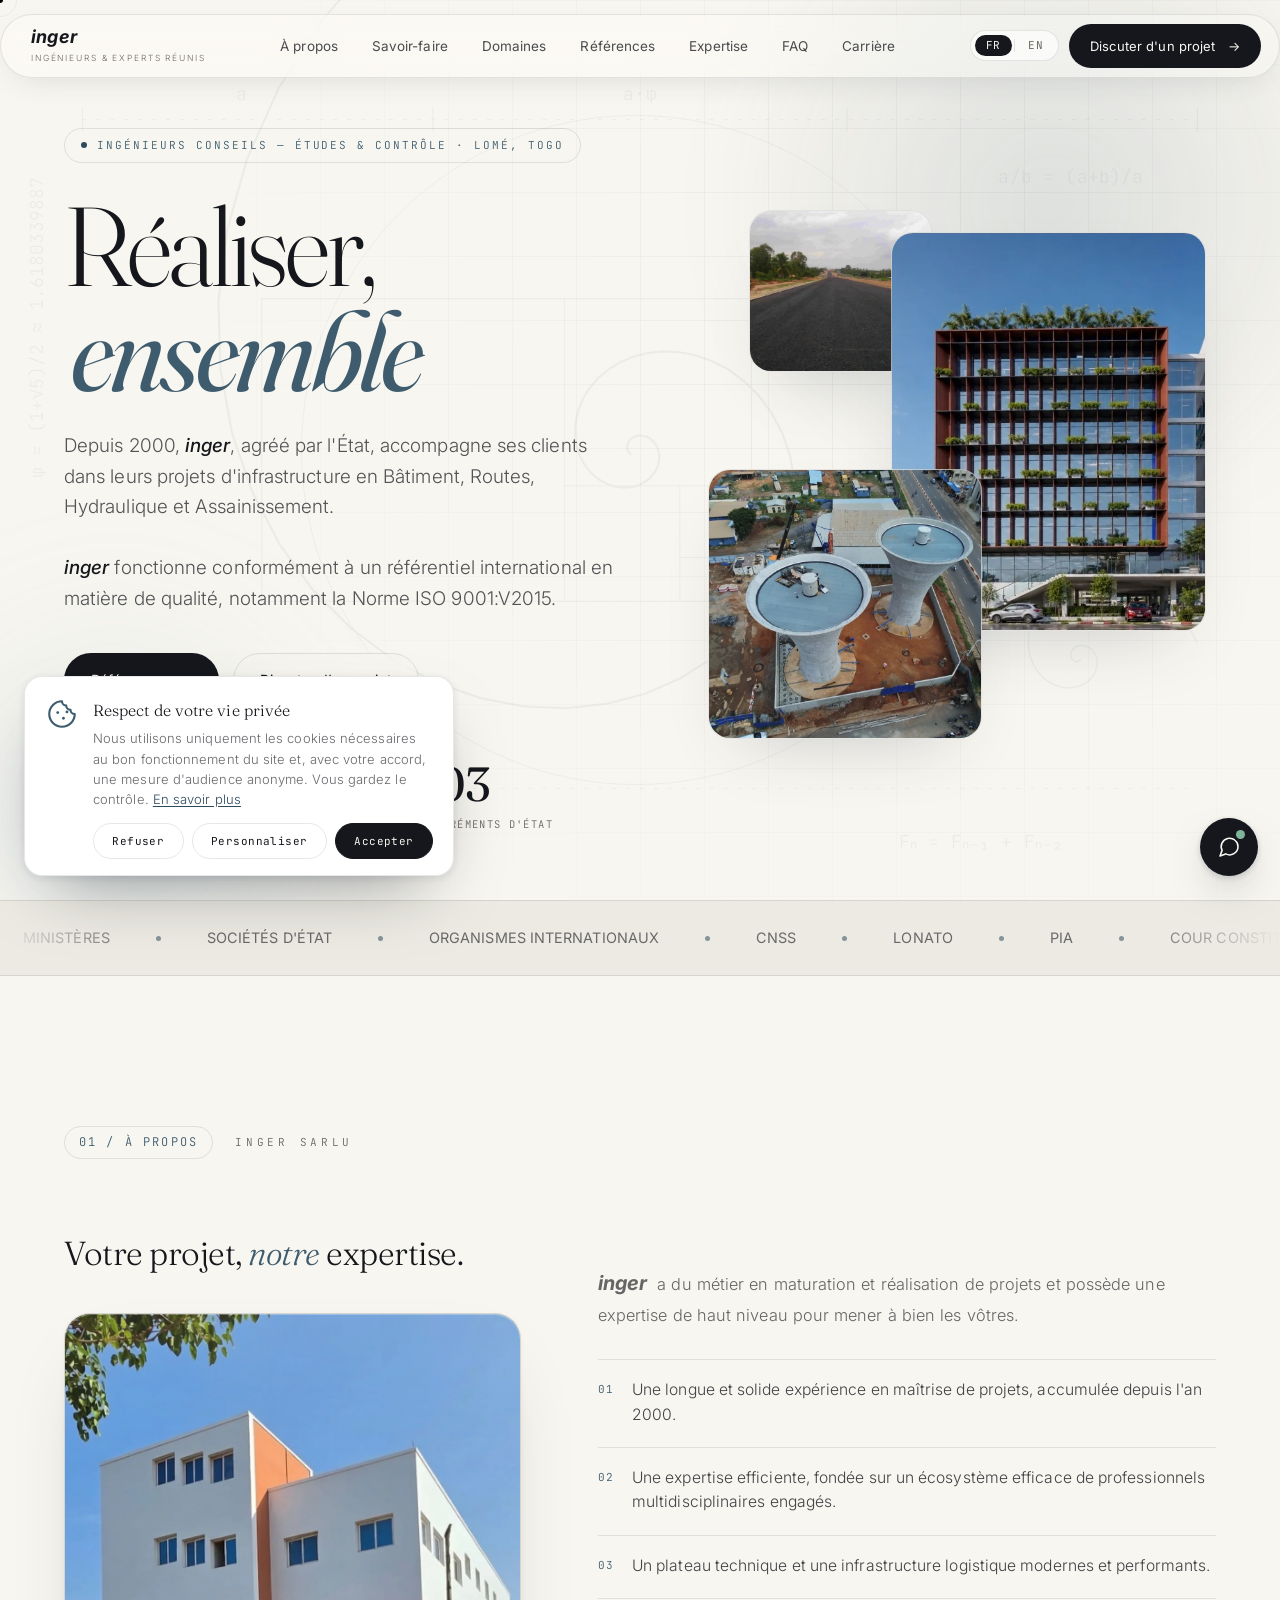
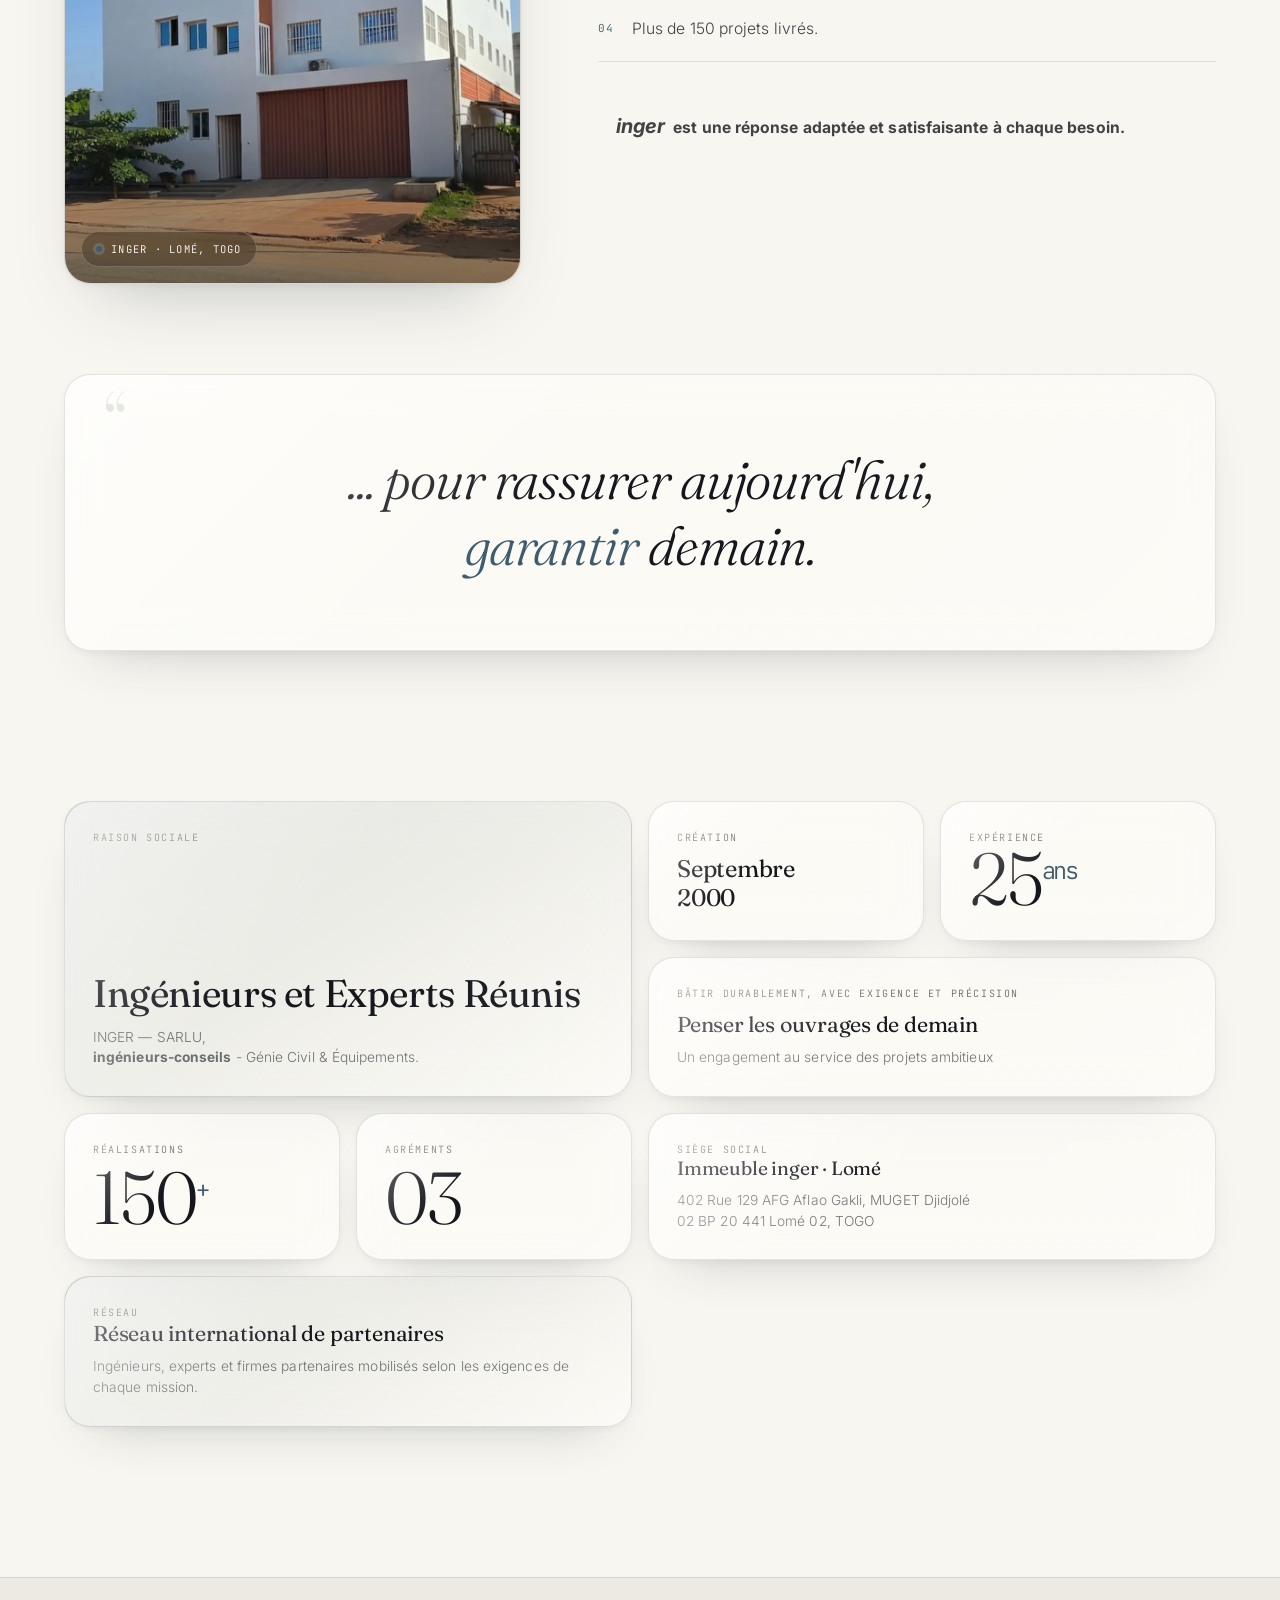
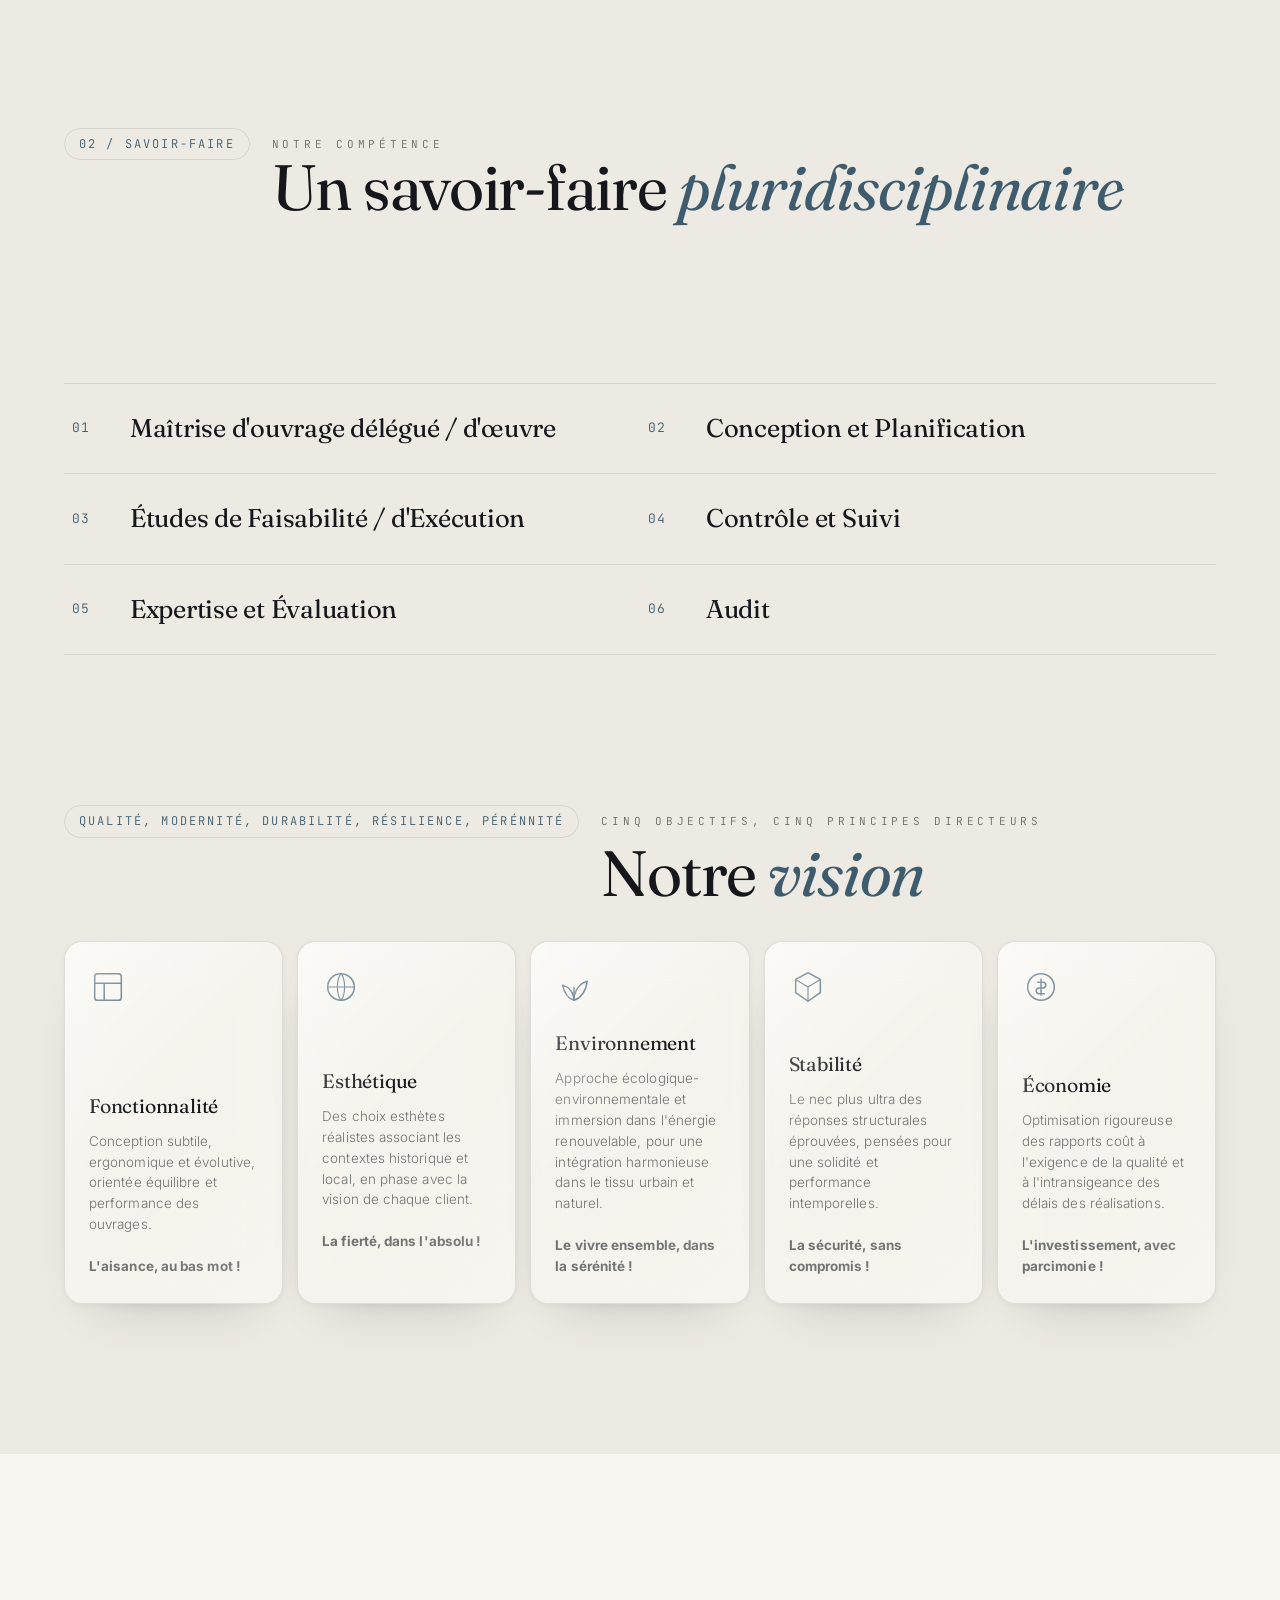
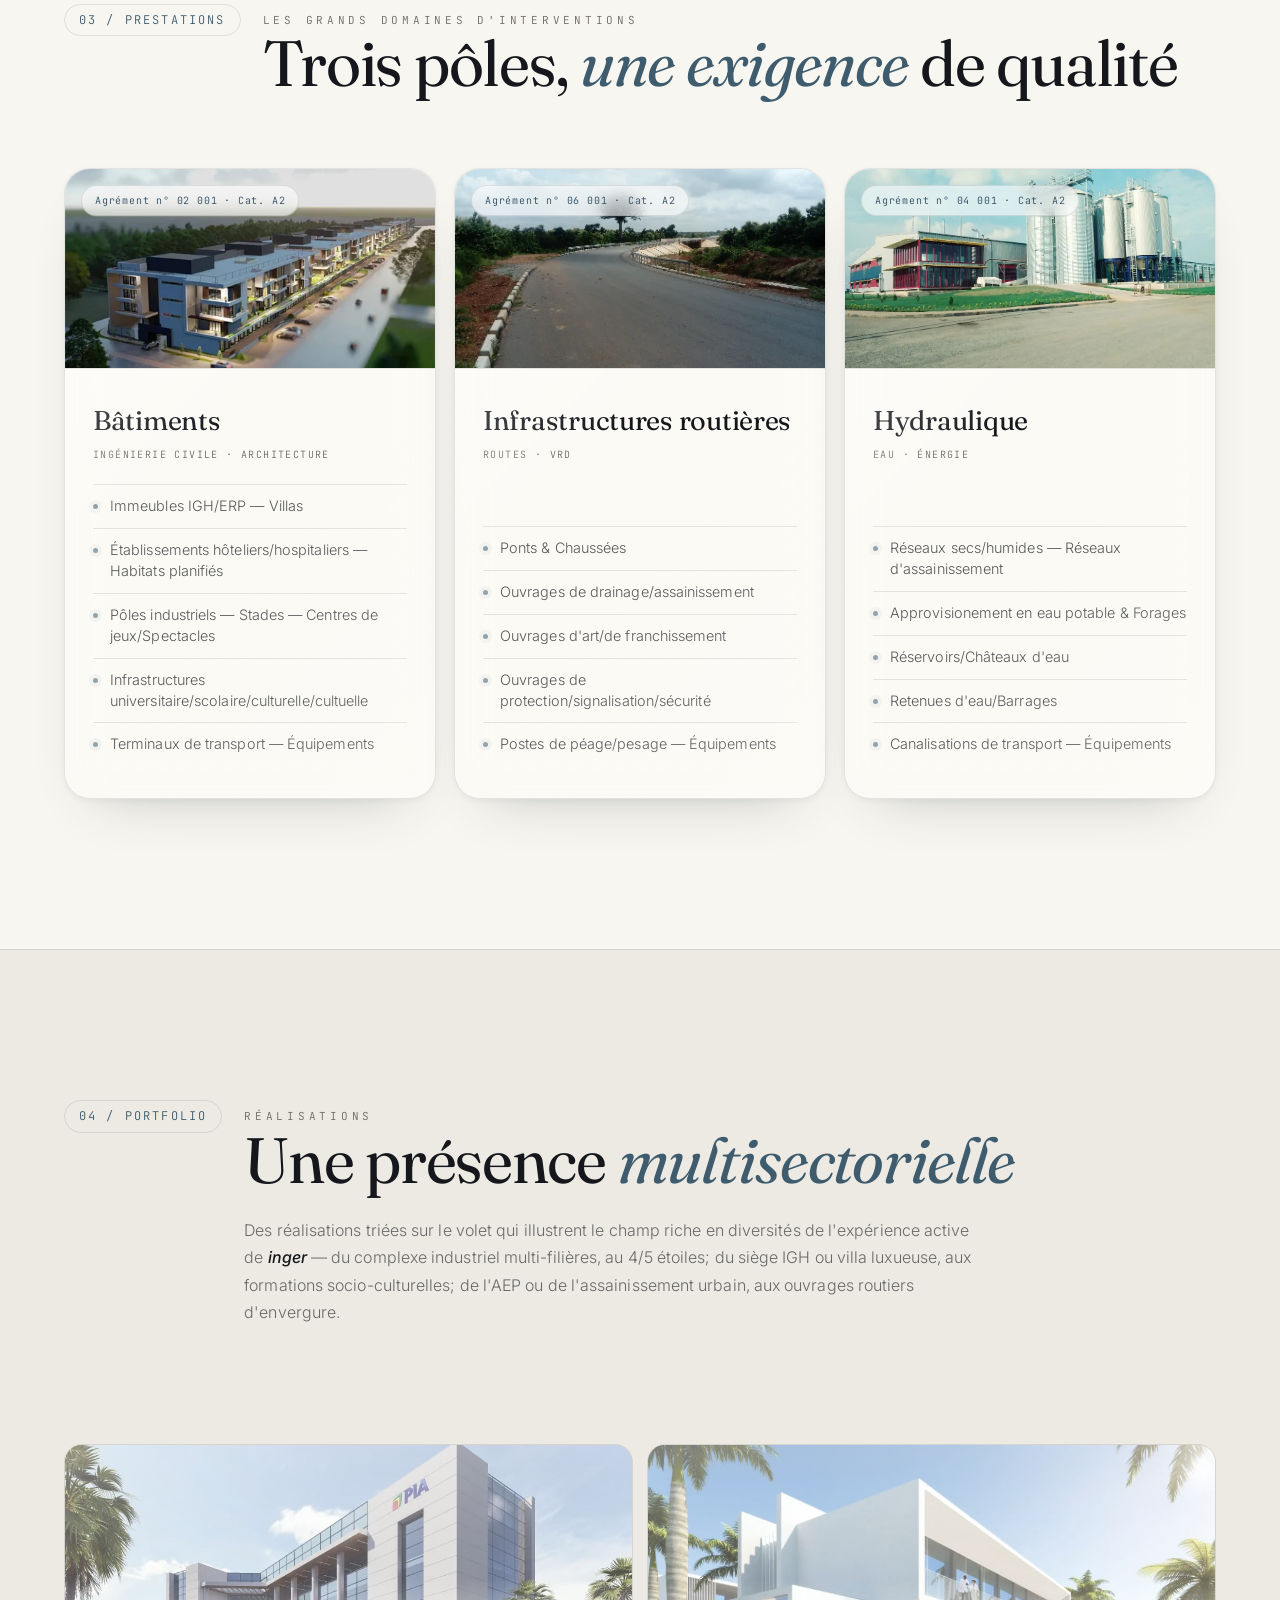
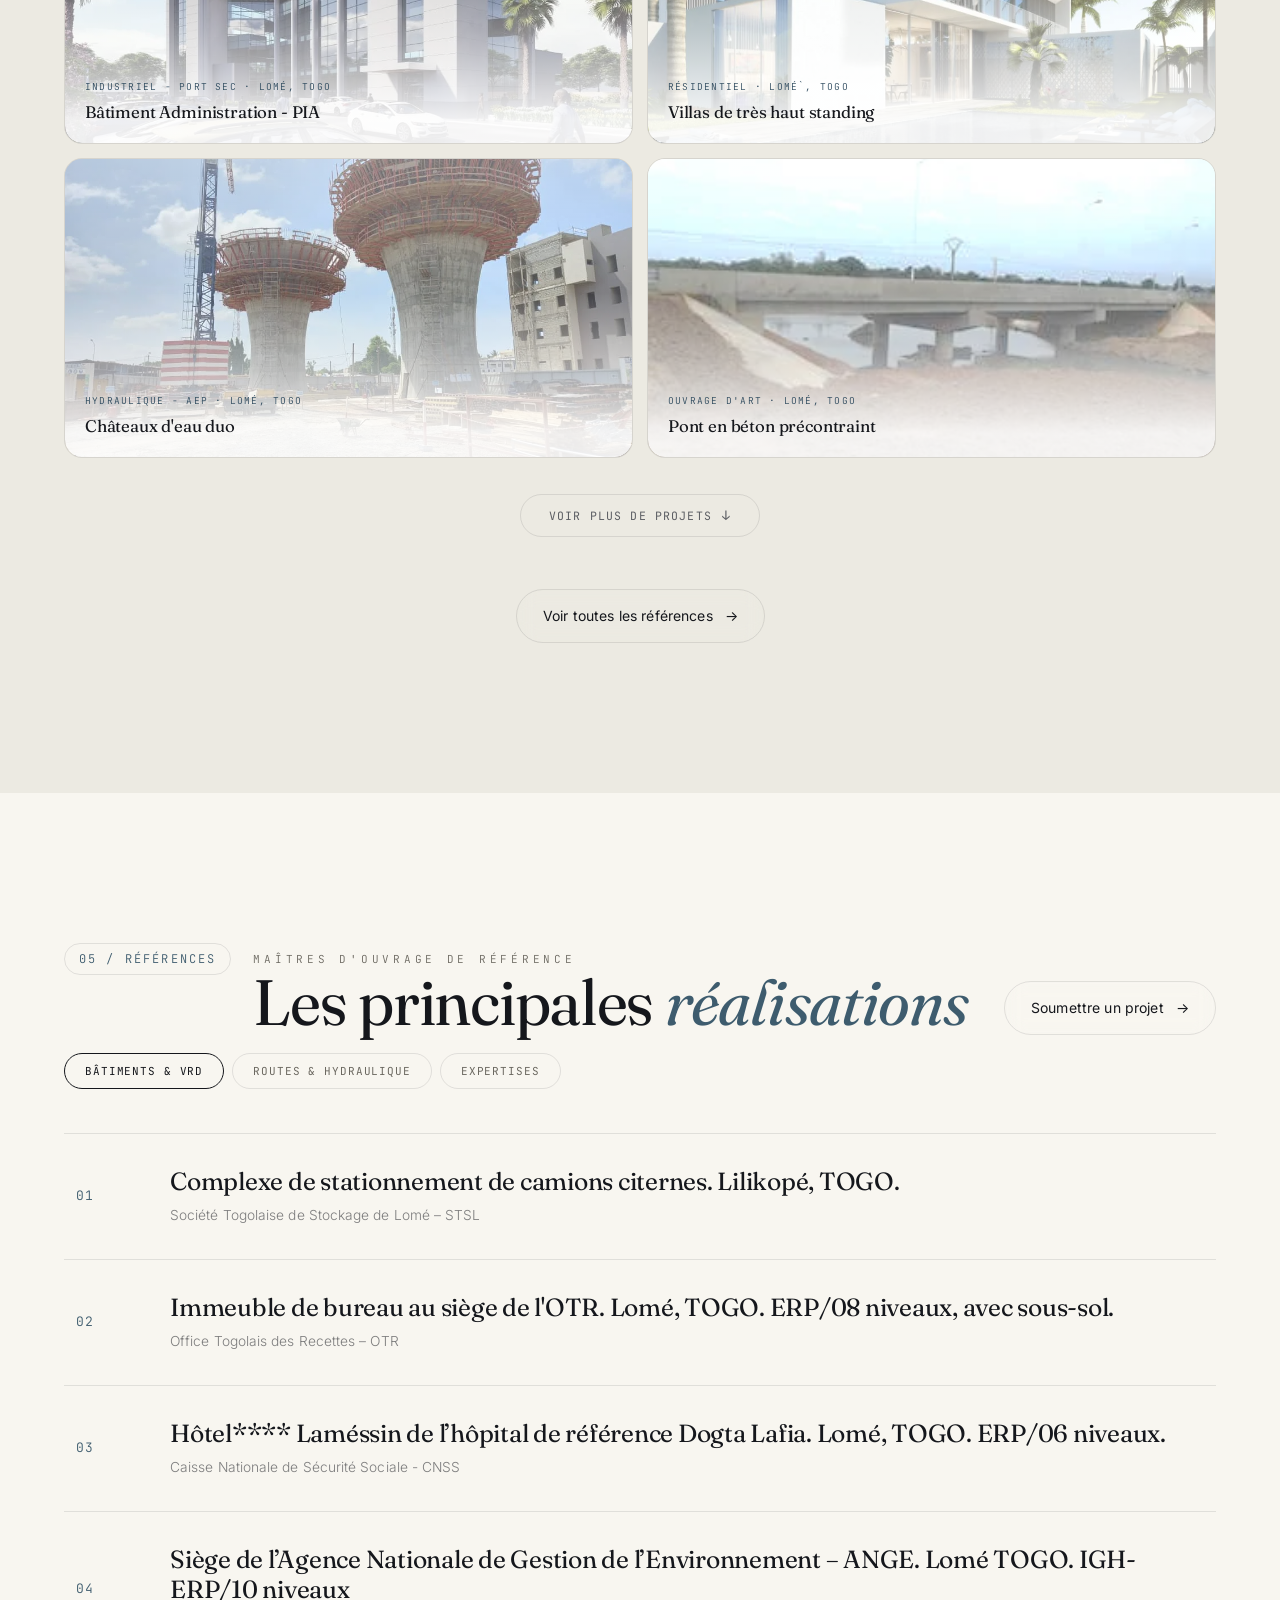
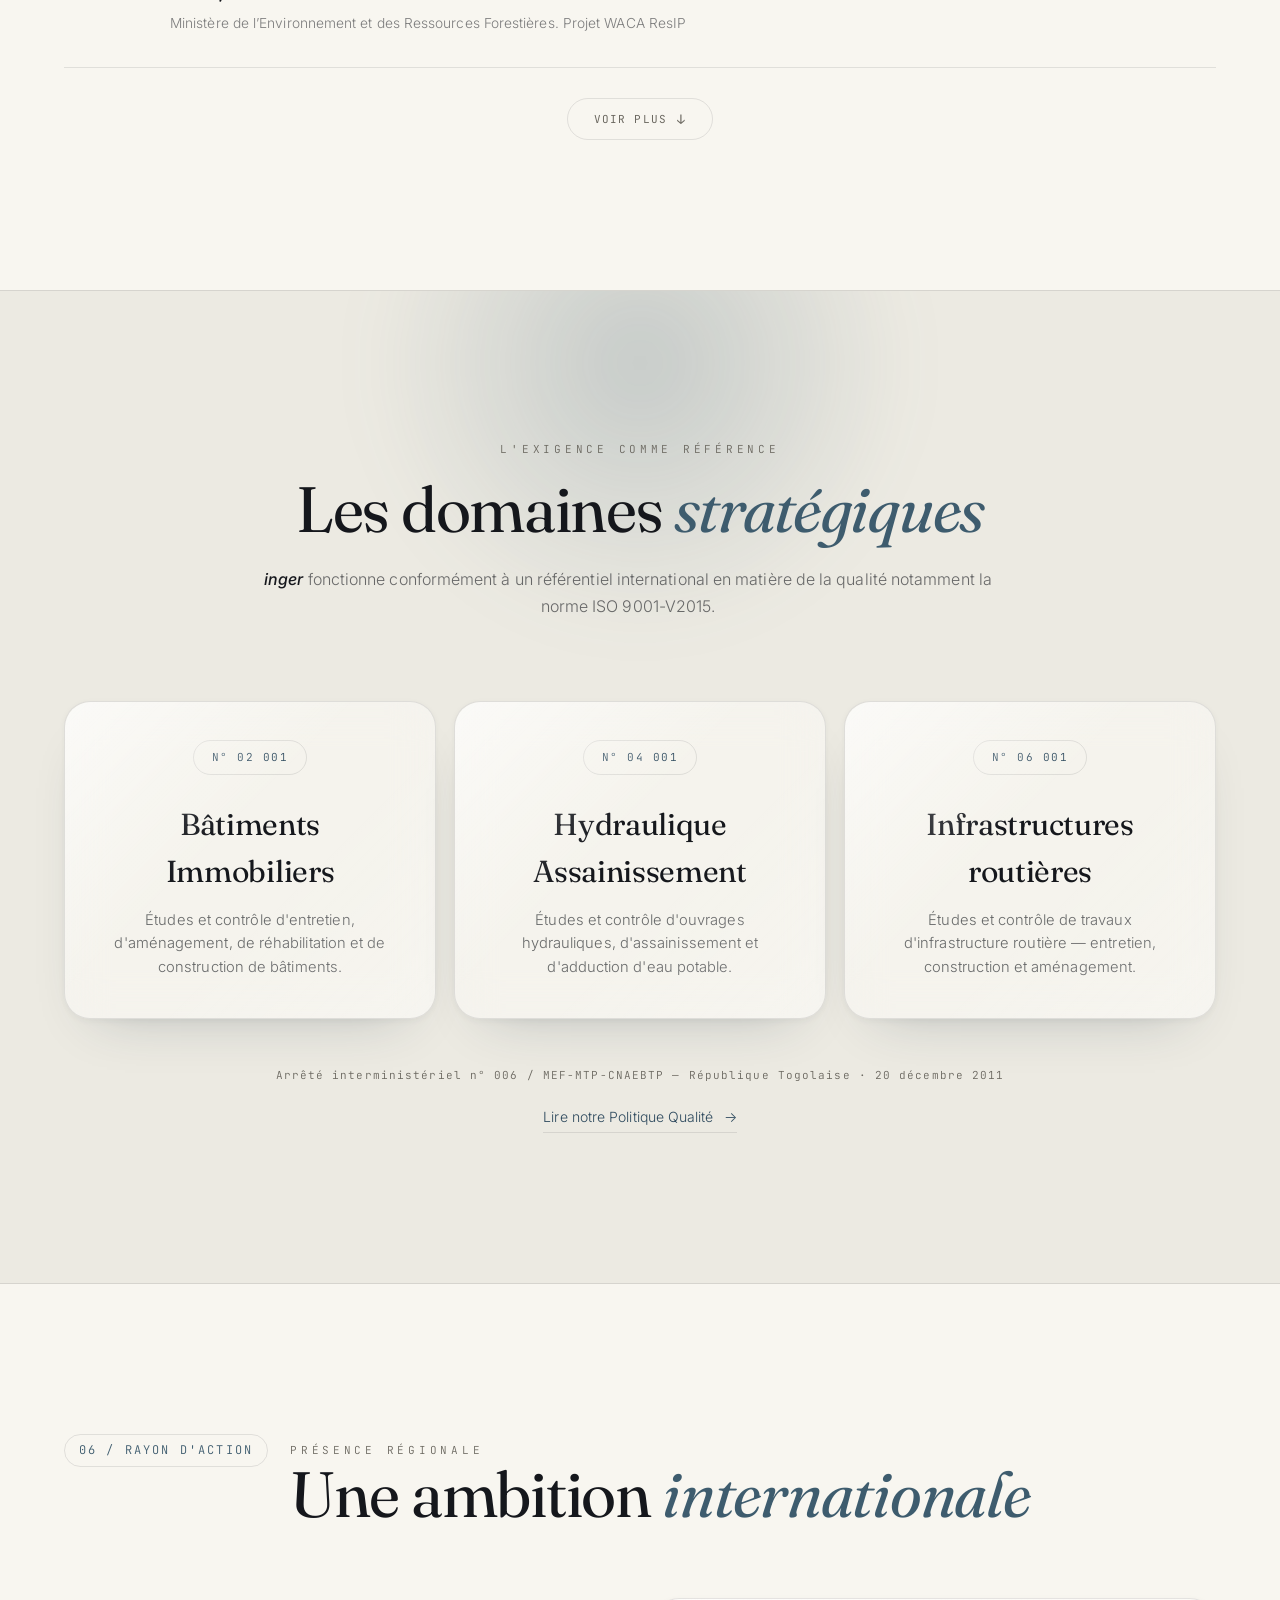
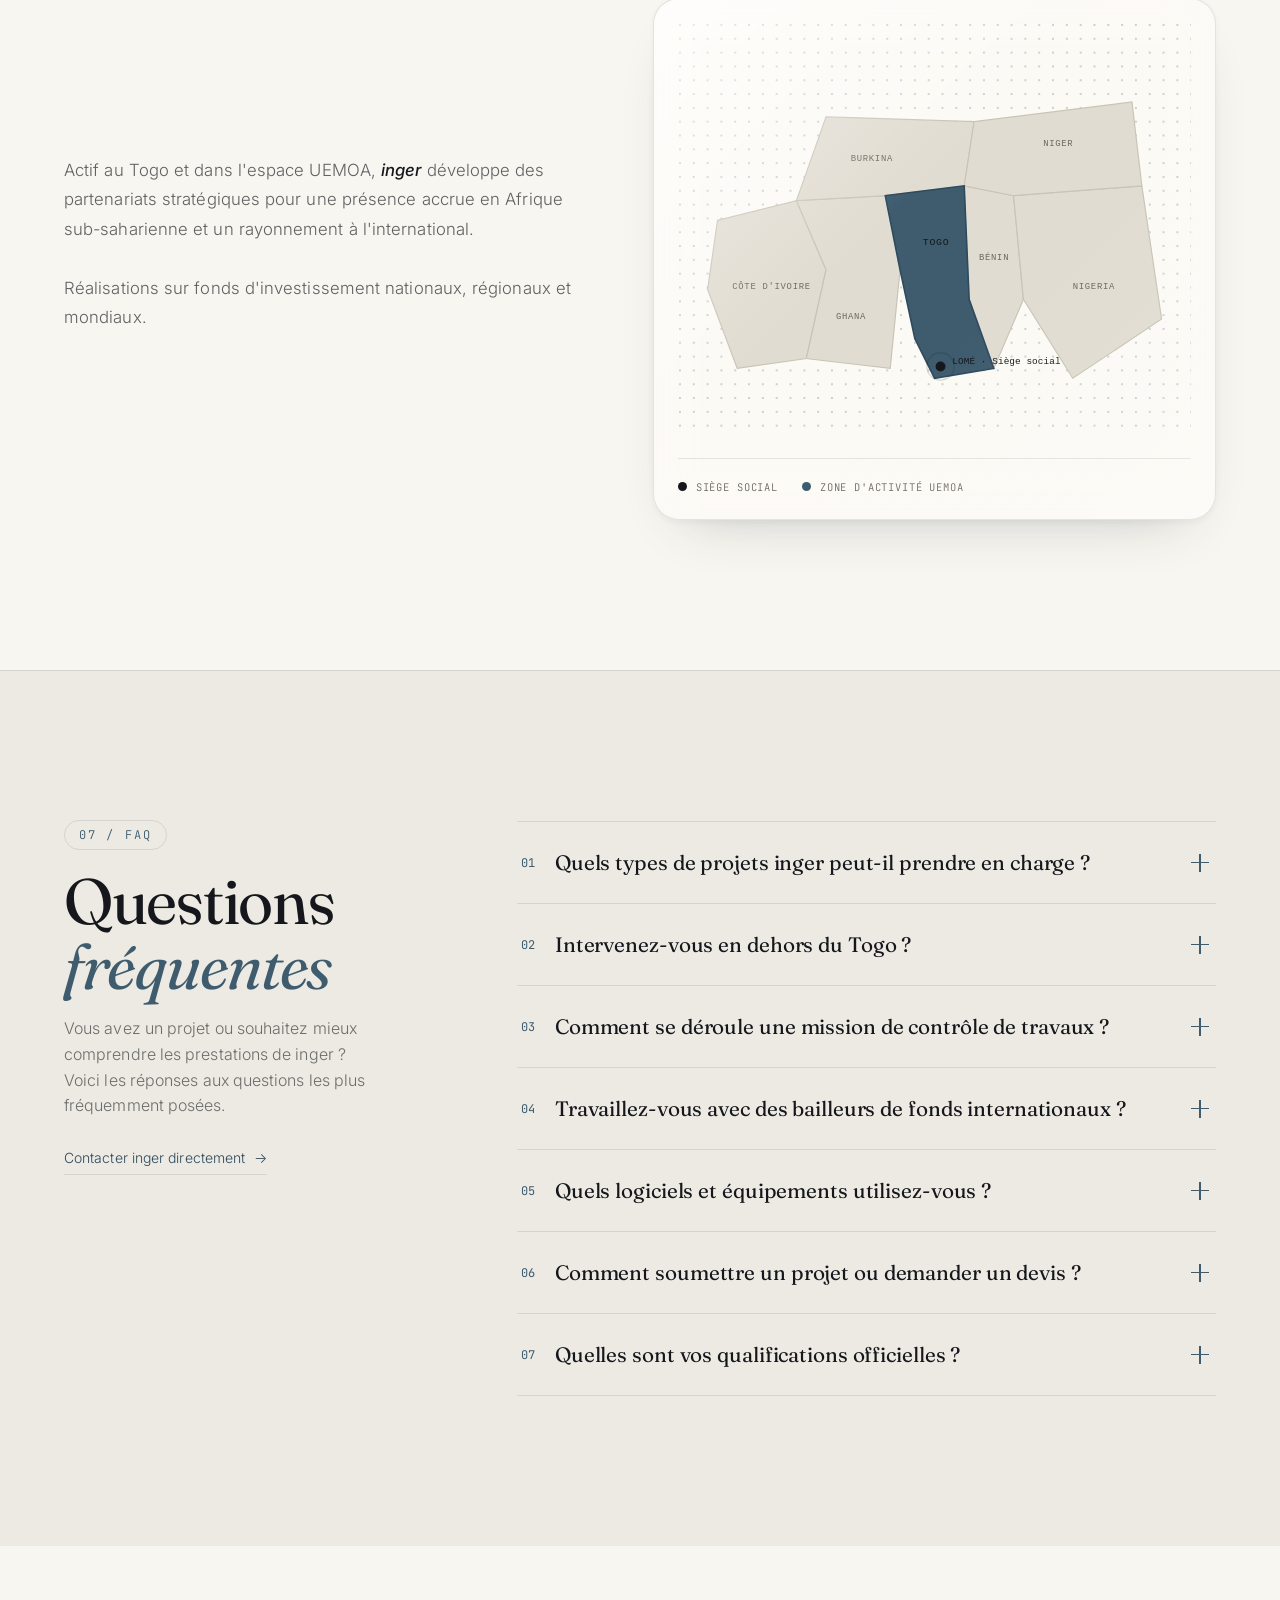
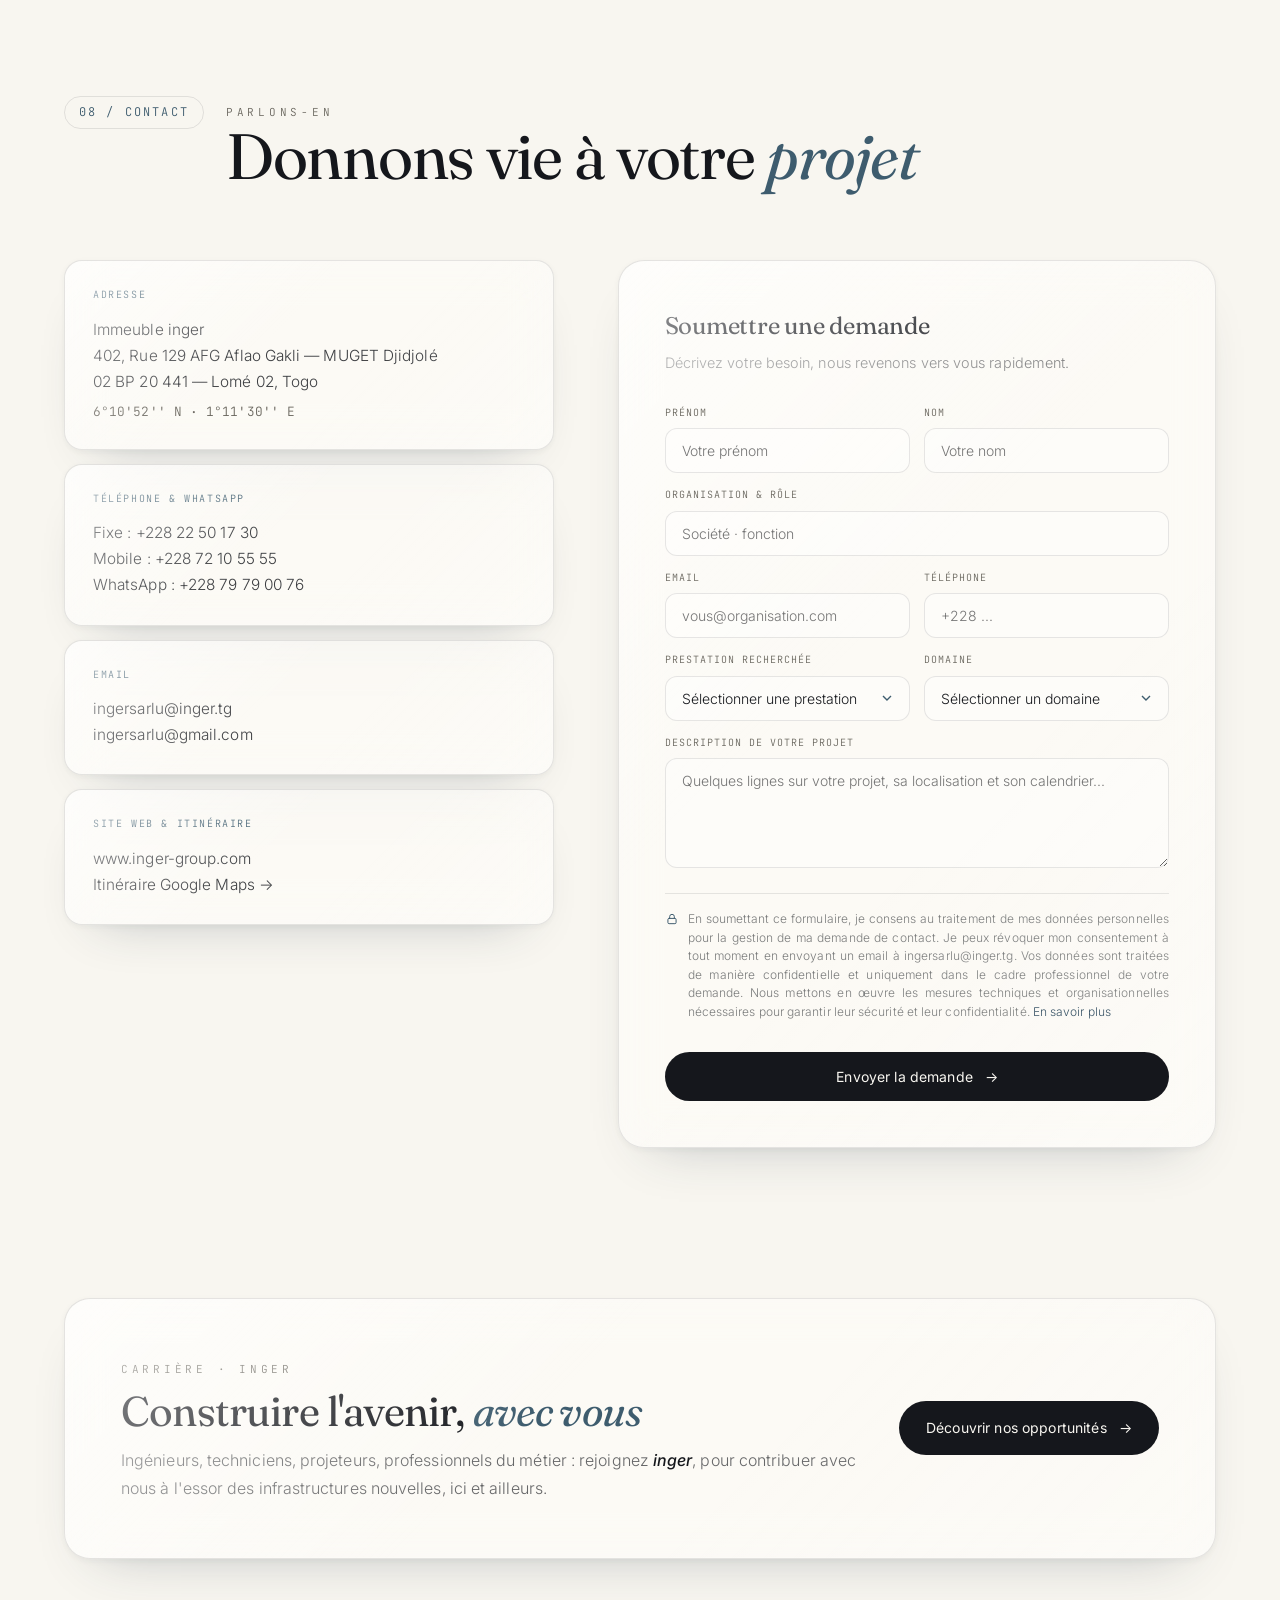
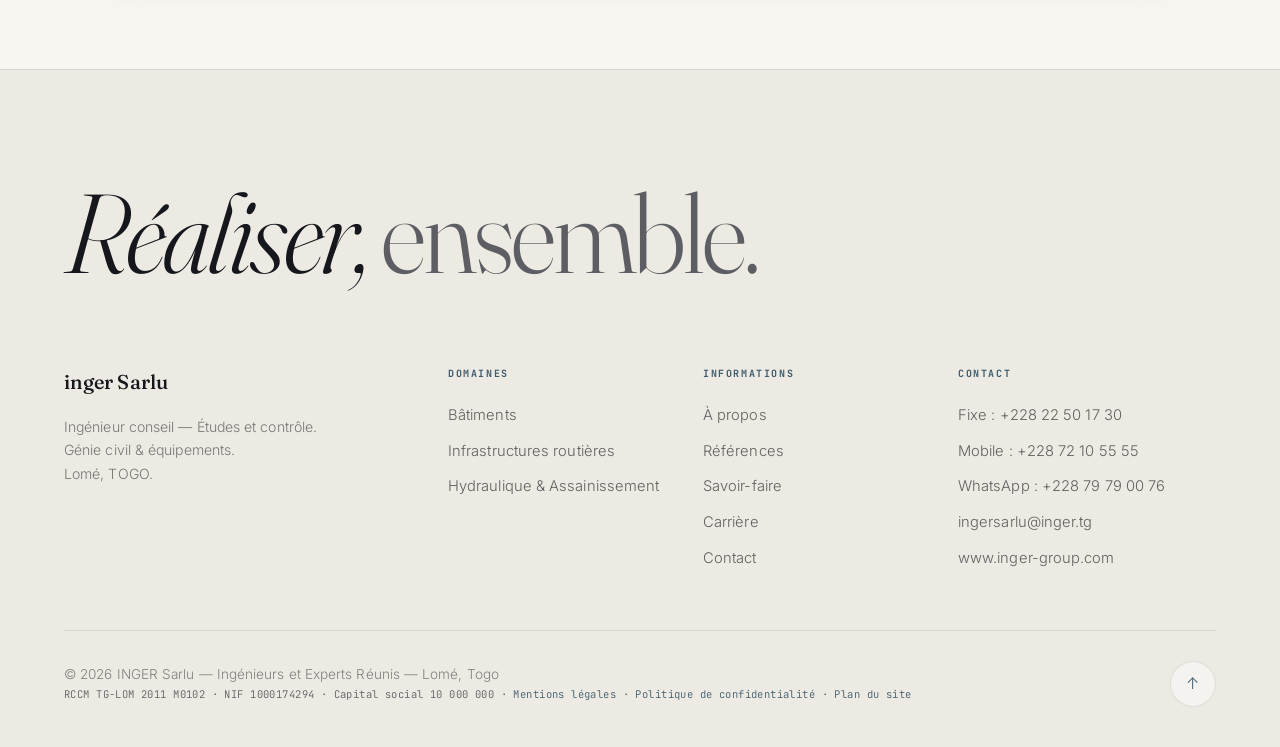
==== commit de01884e: "Add files via upload" ====
--- a/index.html
+++ b/index.html
@@ -399,7 +399,7 @@
     <div class="hero-copy">
       <span class="hero-tag reveal"><span class="dot"></span> Ingénieurs Conseils — Études &amp; Contrôle · Lomé, TOGO</span>
       <h1 class="reveal" data-d="1">Réaliser,<span class="l2">ensemble</span></h1>
-      <p class="lead reveal" data-d="2">Depuis 2000, <strong style="font-weight:500;color:var(--ink)"><i>inger</i></strong>, agréé par l'État, accompagne ses clients dans leurs projets d'infrastructure en Bâtiment, Routes, Hydraulique et Assainissement.<br><br><strong style="font-weight:500;color:var(--ink)"><i>inger</i></strong> fonctionne conformément à un référentiel international en matière de qualité, notamment la norme ISO 9001-V2015.</p>
+      <p class="lead reveal" data-d="2">Depuis 2000, <strong style="font-weight:500;color:var(--ink)"><i>inger</i></strong>, agréé par l'État, accompagne ses clients dans leurs projets d'infrastructure en Bâtiment, Routes, Hydraulique et Assainissement.<br><br><strong style="font-weight:500;color:var(--ink)"><i>inger</i></strong> fonctionne conformément à un référentiel international en matière de qualité, notamment la Norme ISO 9001:V2015.</p>
       <div class="hero-cta reveal" data-d="3">
         <a href="#portfolio" class="btn btn-primary" data-cursor>Références<span class="arr">→</span></a>
         <a href="#contact" class="btn btn-ghost" data-cursor>Discuter d'un projet</a>
@@ -487,7 +487,7 @@
 
         <ul class="about-points">
           <li><span class="pn">01</span><span class="pt">Une longue et solide expérience en maîtrise de projets, accumulée depuis l'an 2000.</span></li>
-          <li><span class="pn">02</span><span class="pt">Une expertise efficiente, fondée sur un un écosystème efficace de professionnels multidisciplinaire engagé.</span></li>
+          <li><span class="pn">02</span><span class="pt">Une expertise efficiente, fondée sur un écosystème efficace de professionnels multidisciplinaires engagés.</span></li>
           <li><span class="pn">03</span><span class="pt">Un plateau technique et une infrastructure logistique modernes et performants.</span></li>
           
           <li><span class="pn">04</span><span class="pt">Plus de 150 projets livrés.</span></li>
@@ -723,7 +723,7 @@
             <li>Ouvrages de drainage/assainissement</li>
             <li>Ouvrages d'art/de franchissement</li>
             <li>Ouvrages de protection/signalisation/sécurité</li>
-            <li>Postes de péages/pesage — Équipements</li>
+            <li>Postes de péage/pesage — Équipements</li>
           </ul>
         </div>
       </article>
@@ -889,13 +889,7 @@
       </article>
 
 
-       <!-- Hôtel Lamessin ex St Pérégrin Vue 2 -->
-      <article class="pf-card pf-w2 reveal" data-d="1" data-cursor>
-        <div class="pf-vis"><img class="slot-img" src="images/projet-06-st-peregrin.webp" alt="Hôtel St Pérégrin" loading="lazy" /></div>
-        <div class="pf-shade"></div><div class="pf-arr">↗</div>
-        <div class="pf-meta"><span class="pf-cat">Hôtellerie · Lomé, TOGO</span><h3 class="pf-name">Hôtel ★★★★ Laméssin </h3></div>
-      </article>
-
+     
   
 
 
@@ -928,6 +922,15 @@
         <div class="pf-shade"></div><div class="pf-arr">↗</div>
         <div class="pf-meta"><span class="pf-cat">Multifonctionnel · Lomé, TOGO</span><h3 class="pf-name"> Complexe de 03 immeubles — Habitats &amp; Commerces</h3></div>
       </article>
+
+
+        <!-- Hôtel Lamessin ex St Pérégrin Vue 2 -->
+      <article class="pf-card pf-w2 reveal" data-d="1" data-cursor>
+        <div class="pf-vis"><img class="slot-img" src="images/projet-06-st-peregrin.webp" alt="Hôtel St Pérégrin" loading="lazy" /></div>
+        <div class="pf-shade"></div><div class="pf-arr">↗</div>
+        <div class="pf-meta"><span class="pf-cat">Hôtellerie · Lomé, TOGO</span><h3 class="pf-name">Hôtel ★★★★ Laméssin </h3></div>
+      </article>
+
 
       <!-- Palais des Congrès -->
       <article class="pf-card pf-w3 reveal" data-d="1" data-cursor>
@@ -979,7 +982,7 @@
 
         <div class="ref-row" data-cursor>
         <span class="ref-no">01</span>
-        <div class="ref-main"><h4>Complexe de stationnement de camions citernes à Lilikopé TOGO.</h4><span class="ref-client">Société Togolaise de Stockage de Lomé – STSL</span></div>
+        <div class="ref-main"><h4>Complexe de stationnement de camions citernes. Lilikopé, TOGO.</h4><span class="ref-client">Société Togolaise de Stockage de Lomé – STSL</span></div>
       </div>
 
 
@@ -988,7 +991,7 @@
 
    <div class="ref-row" data-cursor>
         <span class="ref-no">02</span>
-        <div class="ref-main"><h4>Immeuble de bureau au siège de l'OTR. Lomé TOGO. ERP/08 niveaux, avec sous-sol.</h4><span class="ref-client">Office Togolais des Recettes – OTR</span></div>
+        <div class="ref-main"><h4>Immeuble de bureau au siège de l'OTR. Lomé, TOGO. ERP/08 niveaux, avec sous-sol.</h4><span class="ref-client">Office Togolais des Recettes – OTR</span></div>
       </div>
 
 
@@ -996,7 +999,7 @@
 
        <div class="ref-row" data-cursor>
         <span class="ref-no">03</span>
-        <div class="ref-main"><h4>Hôtel**** Laméssin de l’hôpital de référence Dogta Lafia –  Lomé TOGO. ERP/06 niveaux.</h4><span class="ref-client">Caisse Nationale de Sécurité Sociale - CNSS</span></div>
+        <div class="ref-main"><h4>Hôtel**** Laméssin de l’hôpital de référence Dogta Lafia. Lomé, TOGO. ERP/06 niveaux.</h4><span class="ref-client">Caisse Nationale de Sécurité Sociale - CNSS</span></div>
       </div>
 
 
@@ -1005,7 +1008,7 @@
 
          <div class="ref-row" data-cursor>
         <span class="ref-no">04</span>
-        <div class="ref-main"><h4>Siège de l’Agence Nationale de Gestion de l’Environnement – ANGE – Lomé TOGO. IGH-ERP/10 niveaux </h4><span class="ref-client">Ministère de l’Environnement et des Ressources Forestières. Projet WACA ResIP</span></div>
+        <div class="ref-main"><h4>Siège de l’Agence Nationale de Gestion de l’Environnement – ANGE. Lomé TOGO. IGH-ERP/10 niveaux </h4><span class="ref-client">Ministère de l’Environnement et des Ressources Forestières. Projet WACA ResIP</span></div>
 
       </div>
 
@@ -1022,7 +1025,7 @@
 
  <div class="ref-row ref-extra" data-cursor>
         <span class="ref-no">06</span>
-        <div class="ref-main"><h4>Complexe de 03 immeubles multifonctionnels à la Résidence Renaissance. Lomé TOGO. ERP/05 niveaux</h4><span class="ref-client">Caisse Nationale de Sécurité Sociale - CNSS</span></div>
+        <div class="ref-main"><h4>Complexe de 03 immeubles multifonctionnels à la Résidence Renaissance. Lomé, TOGO. ERP/05 niveaux</h4><span class="ref-client">Caisse Nationale de Sécurité Sociale - CNSS</span></div>
       </div>
 
 
@@ -1051,7 +1054,7 @@
 
   <div class="ref-row ref-extra" data-cursor>
         <span class="ref-no">10</span>
-        <div class="ref-main"><h4>Centre Commercial et d’espaces d’activités à la Résidence Renaissance. Lomé TOGO. ERP/04 niveaux avec sous-sol</h4><span class="ref-client">Caisse Nationale de Sécurité Sociale - CNSS</span></div>
+        <div class="ref-main"><h4>Centre Commercial et d’espaces d’activités à la Résidence Renaissance. Lomé, TOGO. ERP/04 niveaux avec sous-sol</h4><span class="ref-client">Caisse Nationale de Sécurité Sociale - CNSS</span></div>
       </div>
 
 
@@ -1059,21 +1062,21 @@
 
 <div class="ref-row ref-extra" data-cursor>
         <span class="ref-no">11</span>
-        <div class="ref-main"><h4>Bâtiment du Cabinet du Ministère de la Fonction publique. Lomé TOGO. 04 niveaux, avec sous sol.</h4><span class="ref-client">Ministère de l'Économie et des Finances</span></div>
+        <div class="ref-main"><h4>Bâtiment du Cabinet du Ministère de la Fonction publique. Lomé, TOGO. 04 niveaux, avec sous sol.</h4><span class="ref-client">Ministère de l'Économie et des Finances</span></div>
       </div>
 
 
 
 <div class="ref-row ref-extra" data-cursor>
         <span class="ref-no">12</span>
-        <div class="ref-main"><h4>Usine de brasserie – SNB à Adétikopé. Nord de Lomé TOGO.  ERP</h4><span class="ref-client">Société Nationale de Boisson – SNB </span></div>
+        <div class="ref-main"><h4>Usine de brasserie SNB à Adétikopé. Nord de Lomé, TOGO.  ERP</h4><span class="ref-client">Société Nationale de Boisson – SNB </span></div>
       </div>
 
 
 
    <div class="ref-row ref-extra" data-cursor>
         <span class="ref-no">13</span>
-        <div class="ref-main"><h4>Bâtiment polyvalent «Cité A» de l’Université de Lomé TOGO. ERP/04 niveaux</h4><span class="ref-client">Université de Lomé</span></div>
+        <div class="ref-main"><h4>Bâtiment polyvalent «Cité A» de l’Université de Lomé, TOGO. ERP/04 niveaux</h4><span class="ref-client">Université de Lomé</span></div>
       </div>
 
 
@@ -1089,26 +1092,26 @@
 
       <div class="ref-row ref-extra" data-cursor>
         <span class="ref-no">15</span>
-        <div class="ref-main"><h4>Siège de la Présidence de l’Université de Lomé TOGO. 04 niveaux</h4><span class="ref-client">Université de Lomé</span></div>
+        <div class="ref-main"><h4>Siège de la Présidence de l’Université de Lomé, TOGO. 04 niveaux</h4><span class="ref-client">Université de Lomé</span></div>
       </div>
 
 
 
    <div class="ref-row ref-extra" data-cursor>
         <span class="ref-no">16</span>
-        <div class="ref-main"><h4>Habitat planifié «Résidence Renaissance» : campagnes de  16, 229 et 154 villas de très haut standing. Lomé TOGO. 03-04 niveaux, avec sous sol</h4><span class="ref-client">Caisse Nationale de Sécurité Sociale - CNSS</span></div>
+        <div class="ref-main"><h4>Habitat planifié «Résidence Renaissance» : campagnes de  16, 229 et 154 villas de très haut standing. Lomé, TOGO. 03-04 niveaux, avec sous sol</h4><span class="ref-client">Caisse Nationale de Sécurité Sociale - CNSS</span></div>
       </div>
 
 
  <div class="ref-row ref-extra" data-cursor>
         <span class="ref-no">17</span>
-        <div class="ref-main"><h4>Sièges des Préfectures du Zio à Tsévié et de l’Akébou à Kougnohou. TOGO</h4><span class="ref-client">Ministère de  l’Administration Territoriale</span></div>
+        <div class="ref-main"><h4>Sièges des Préfectures du Zio à Tsévié et de l’Akébou. Kougnohou, TOGO</h4><span class="ref-client">Ministère de  l’Administration Territoriale</span></div>
       </div>
 
 
  <div class="ref-row ref-extra" data-cursor>
         <span class="ref-no">18</span>
-        <div class="ref-main"><h4>Siège de OTOCI à Hédzranawé. Lomé TOGO. 04 niveaux</h4><span class="ref-client">OTOCI</span></div>
+        <div class="ref-main"><h4>Siège de OTOCI à Hédzranawé. Lomé, TOGO. 04 niveaux</h4><span class="ref-client">OTOCI</span></div>
       </div>
 
 
@@ -1133,14 +1136,14 @@
 
 <div class="ref-row ref-extra" data-cursor>
         <span class="ref-no">21</span>
-        <div class="ref-main"><h4>Place de l'Indépendance à Lomé, TOGO.</h4><span class="ref-client">TOGO TELECOM</span></div>
+        <div class="ref-main"><h4>Place de l'Indépendance. Lomé, TOGO.</h4><span class="ref-client">TOGO TELECOM</span></div>
       </div>
 
 
 
 <div class="ref-row ref-extra" data-cursor>
         <span class="ref-no">22</span>
-        <div class="ref-main"><h4>Siège de TOGOTELECOM. Lomé TOGO. IGH-ERP/10 niveaux avec sous-sol. </h4><span class="ref-client">TOGO TELECOM</span></div>
+        <div class="ref-main"><h4>Siège de TOGOTELECOM. Lomé, TOGO. IGH-ERP/10 niveaux avec sous-sol. </h4><span class="ref-client">TOGO TELECOM</span></div>
       </div>
 
 
@@ -1190,13 +1193,13 @@
 
        <div class="ref-row ref-extra" data-cursor>
         <span class="ref-no">28</span>
-        <div class="ref-main"><h4>Bâtiment administratif de la  DGDN. Lomé TOGO. ERP/ 06 niveaux</h4><span class="ref-client">Direction Générale de la Documentation Nationale – DGDN</span></div>
+        <div class="ref-main"><h4>Bâtiment administratif de la  DGDN. Lomé, TOGO. ERP/ 06 niveaux</h4><span class="ref-client">Direction Générale de la Documentation Nationale – DGDN</span></div>
       </div>
 
 
    <div class="ref-row ref-extra" data-cursor>
         <span class="ref-no">29 - 43</span>
-        <div class="ref-main"><h4>30+ immeubles et agences de la CNSS . Lomé, Baguida, Aného, Atakpamé, Sokodé, Kara, Dapaong. TOGO</h4><span class="ref-client">Caisse Nationale de Sécurité Sociale – CNSS</span></div>
+        <div class="ref-main"><h4>30+ immeubles et agences de la CNSS. Lomé, Baguida, Aného, Atakpamé, Sokodé, Kara, Dapaong. TOGO</h4><span class="ref-client">Caisse Nationale de Sécurité Sociale – CNSS</span></div>
       </div>
 
 
@@ -1293,7 +1296,7 @@
 
       <div class="ref-row" data-cursor>
         <span class="ref-no">03</span>
-        <div class="ref-main"><h4>Voies d’accès, voiries intérieures et parkings du complexe hôtélier Laméssin. Lomé TOGO.</h4><span class="ref-client">Caisse Nationale de Sécurité Sociale - CNSS</span></div>
+        <div class="ref-main"><h4>Voies d’accès, voiries intérieures et parkings du complexe hôtélier Laméssin. Lomé, TOGO.</h4><span class="ref-client">Caisse Nationale de Sécurité Sociale - CNSS</span></div>
       </div>
 
 
@@ -1303,7 +1306,7 @@
 
       <div class="ref-row" data-cursor>
         <span class="ref-no">04</span>
-        <div class="ref-main"><h4>Voie d’accès à la Cour Constitutionnelle ; Lomé TOGO</h4><span class="ref-client">Cour Constitutionnelle du TOGO</span>
+        <div class="ref-main"><h4>Voie d’accès à la Cour Constitutionnelle. Lomé, TOGO</h4><span class="ref-client">Cour Constitutionnelle du TOGO</span>
 </div>
       </div>
 
@@ -1314,7 +1317,7 @@
 
       <div class="ref-row" data-cursor>
         <span class="ref-no">05</span>
-        <div class="ref-main"><h4>Voiries, parkings et aires de stationnement gros porteurs de la Plateforme Industrielle d’Adétikopé – PIA à Lomé TOGO. 
+        <div class="ref-main"><h4>Voiries, parkings et aires de stationnement gros porteurs de la Plateforme Industrielle d’Adétikopé – PIA. Lomé, TOGO. 
 </h4><span class="ref-client">Plateforme Industrielle d’Adétikopé </span></div>
       </div>
 
@@ -1325,7 +1328,7 @@
 
       <div class="ref-row ref-extra" data-cursor>
         <span class="ref-no">06</span>
-        <div class="ref-main"><h4>Voiries et parkings du quartier résidentiel «Résidence Renaissance» à Lomé TOGO.</h4><span class="ref-client">Caisse Nationale de Sécurité Sociale</span></div>
+        <div class="ref-main"><h4>Voiries et parkings du quartier résidentiel «Résidence Renaissance». Lomé, TOGO.</h4><span class="ref-client">Caisse Nationale de Sécurité Sociale</span></div>
       </div>
 
 
@@ -1334,7 +1337,7 @@
 
       <div class="ref-row ref-extra" data-cursor>
         <span class="ref-no">07</span>
-        <div class="ref-main"><h4>Voiries et places publiques dans la ville de Zorgho : phase corridor CU9 Lomé – Cinkassé – Ouagadougou. BURKINA FASO</h4><span class="ref-client">Ministère des Infrastructures
+        <div class="ref-main"><h4>Voiries et places publiques dans la ville de Zorgho : phase corridor CU9. Lomé – Cinkassé – Ouagadougou. BURKINA FASO</h4><span class="ref-client">Ministère des Infrastructures
 
 </span></div>
       </div>
@@ -1388,7 +1391,7 @@
 
       <div class="ref-row ref-extra" data-cursor>
         <span class="ref-no">12</span>
-        <div class="ref-main"><h4>Boulevard de la Paix à Lomé  TOGO. </h4><span class="ref-client">Ministère des Infrastructures et des Transports</span></div>
+        <div class="ref-main"><h4>Boulevard de la Paix. Lomé, TOGO. </h4><span class="ref-client">Ministère des Infrastructures et des Transports</span></div>
       </div>
 
 
@@ -1432,7 +1435,7 @@
 
       <div class="ref-row ref-extra" data-cursor>
         <span class="ref-no">16</span>
-        <div class="ref-main"><h4>Boulevard du Haho, Lomé. Lomé TOGO. </h4><span class="ref-client">Ministère des Infrastructures et des Transports</span></div>
+        <div class="ref-main"><h4>Boulevard du Haho. Lomé TOGO. </h4><span class="ref-client">Ministère des Infrastructures et des Transports</span></div>
       </div>
 
 
@@ -1520,7 +1523,7 @@
 
       <div class="ref-row ref-extra" data-cursor>
         <span class="ref-no">22</span>
-        <div class="ref-main"><h4>Voies de la  zone 1 Sud lagunaire de la ville de Lomé TOGO. </h4><span class="ref-client">Ministère des Infrastructures et des Transports</span></div>
+        <div class="ref-main"><h4>Voies de la  zone 1 Sud lagunaire de la ville de Lomé, TOGO. </h4><span class="ref-client">Ministère des Infrastructures et des Transports</span></div>
       </div>
 
 
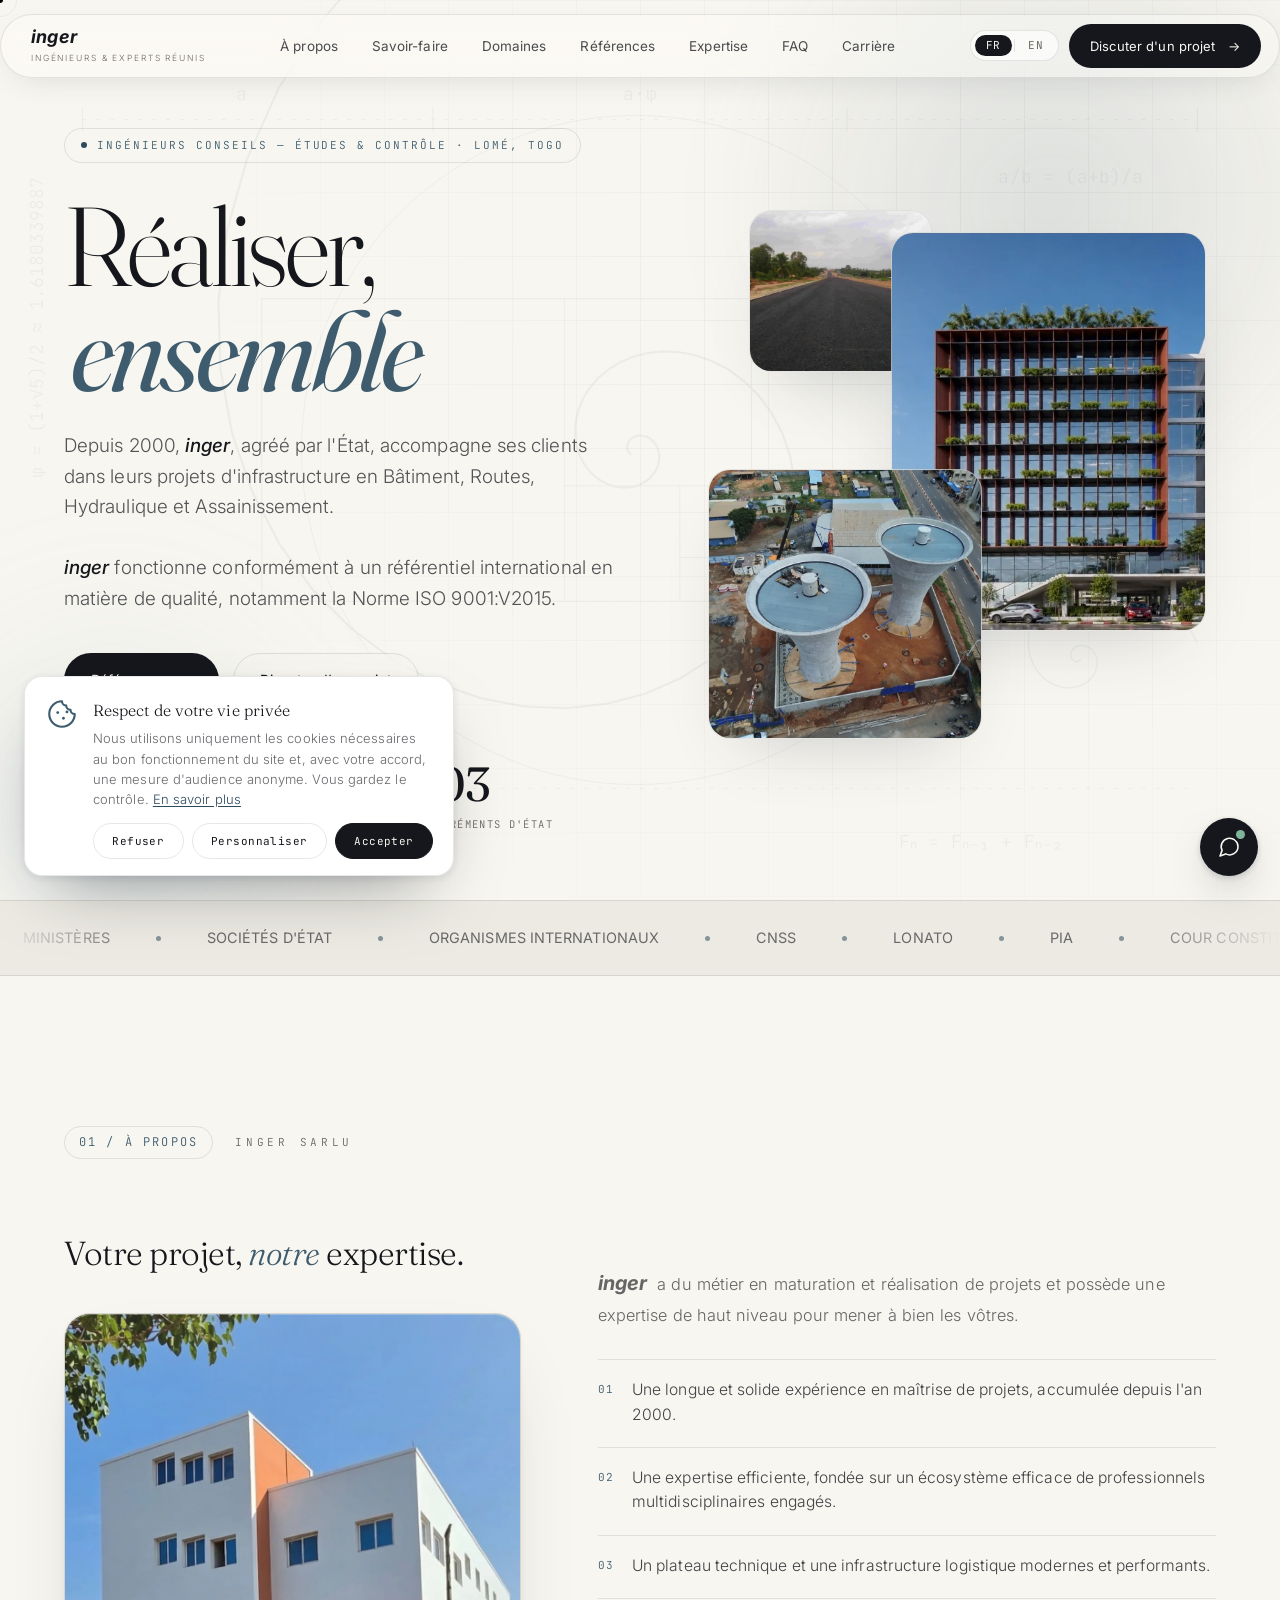
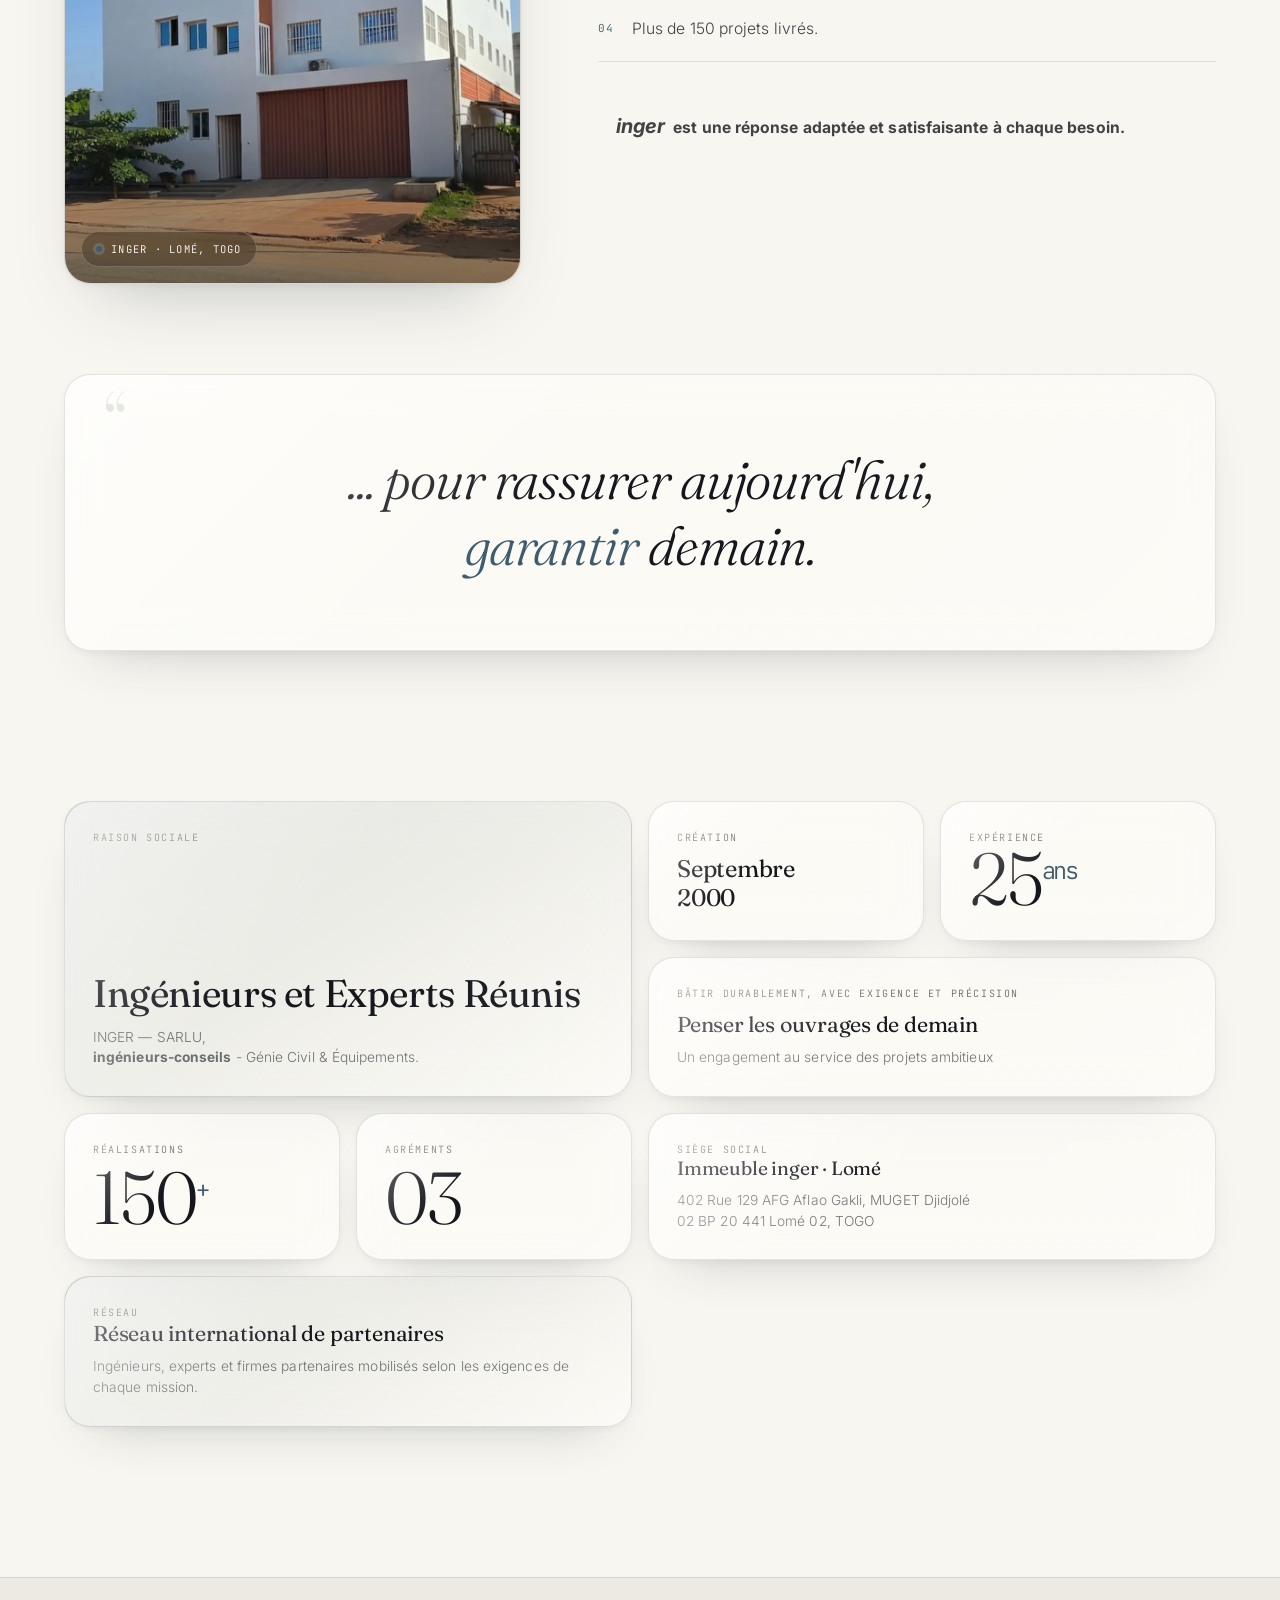
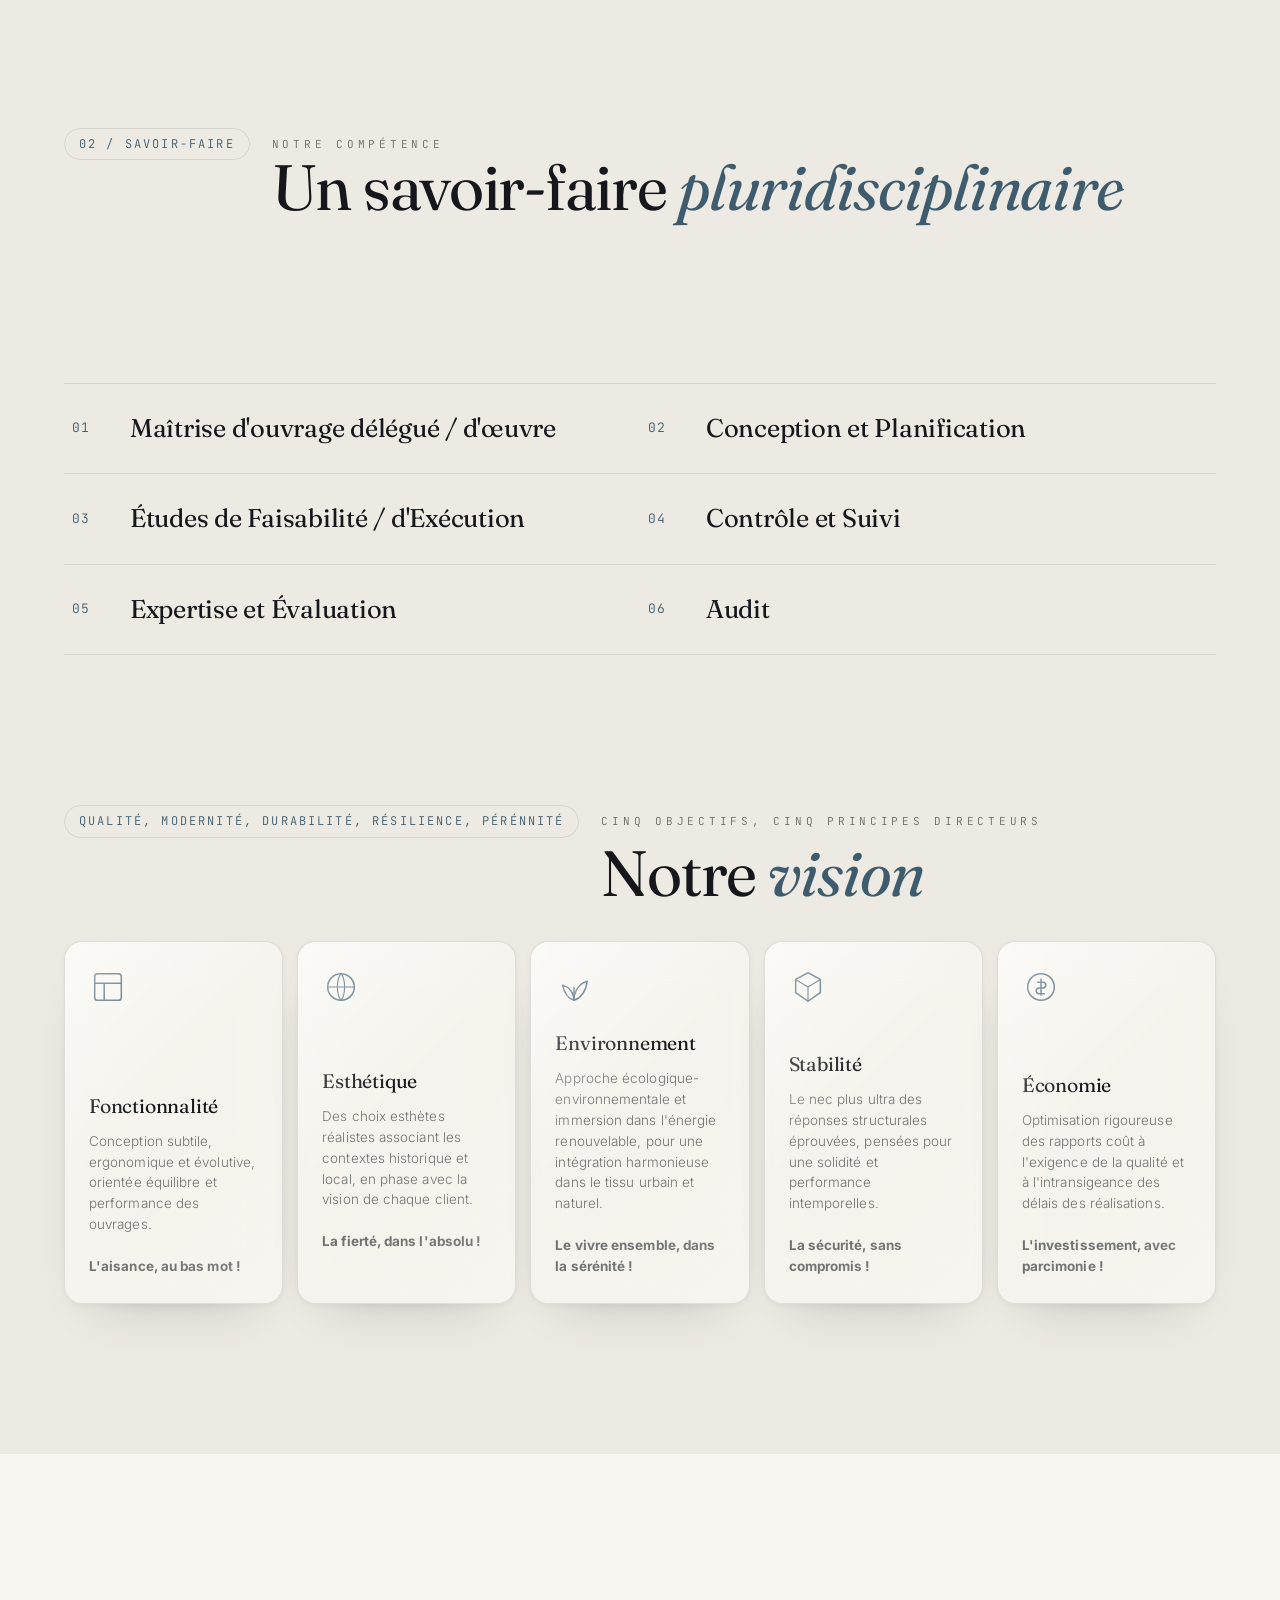
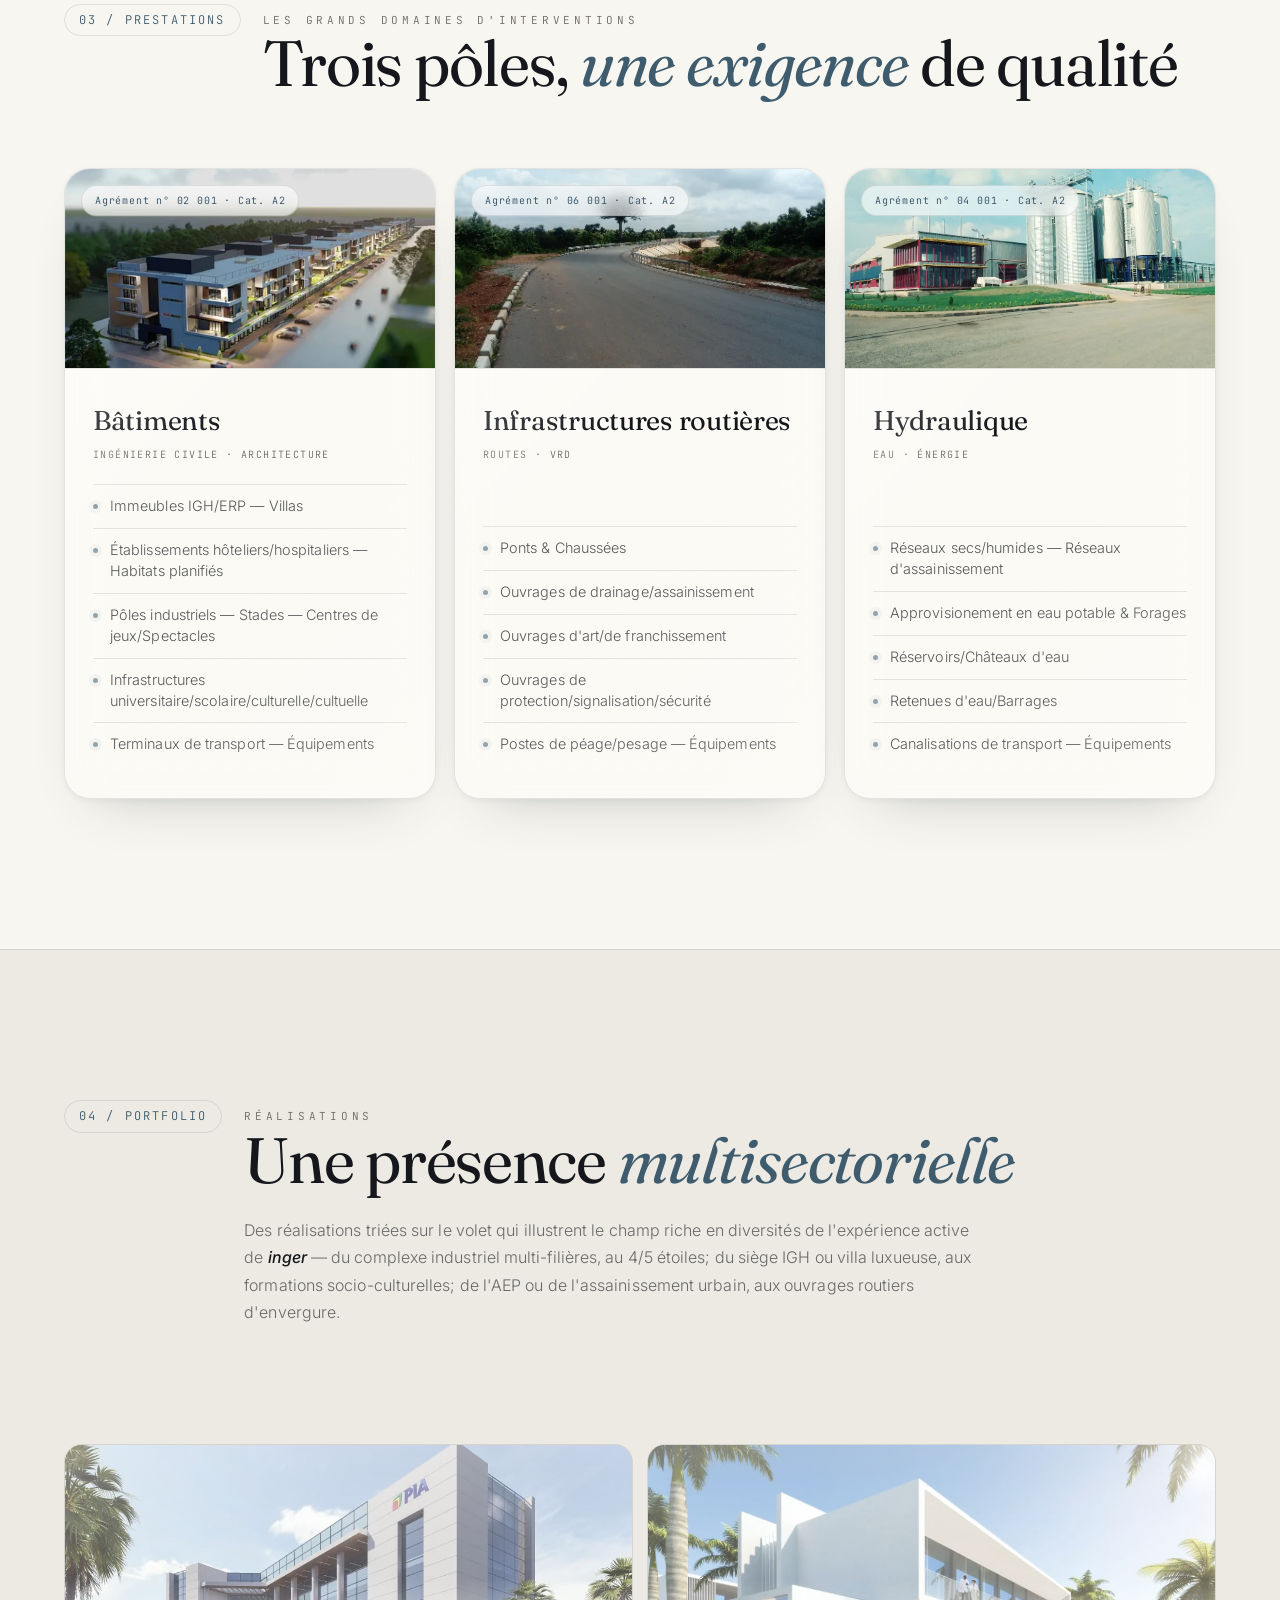
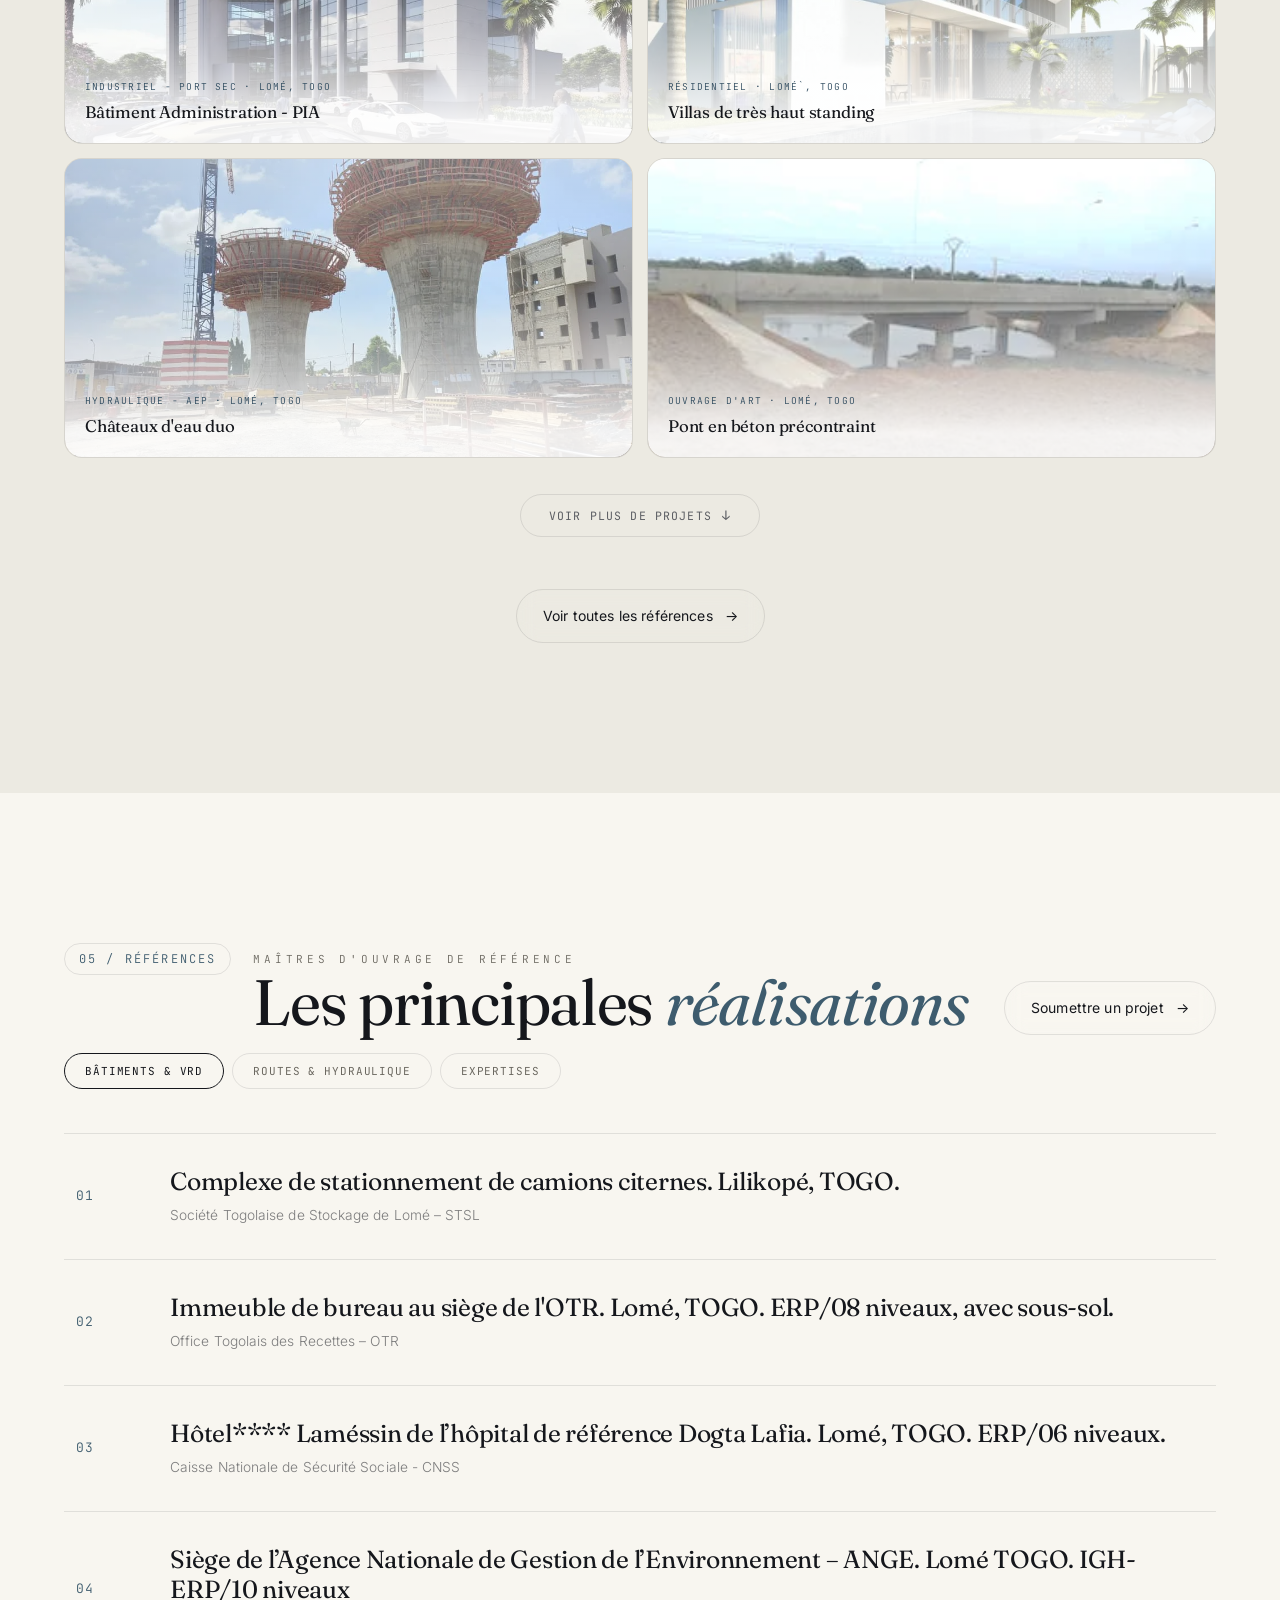
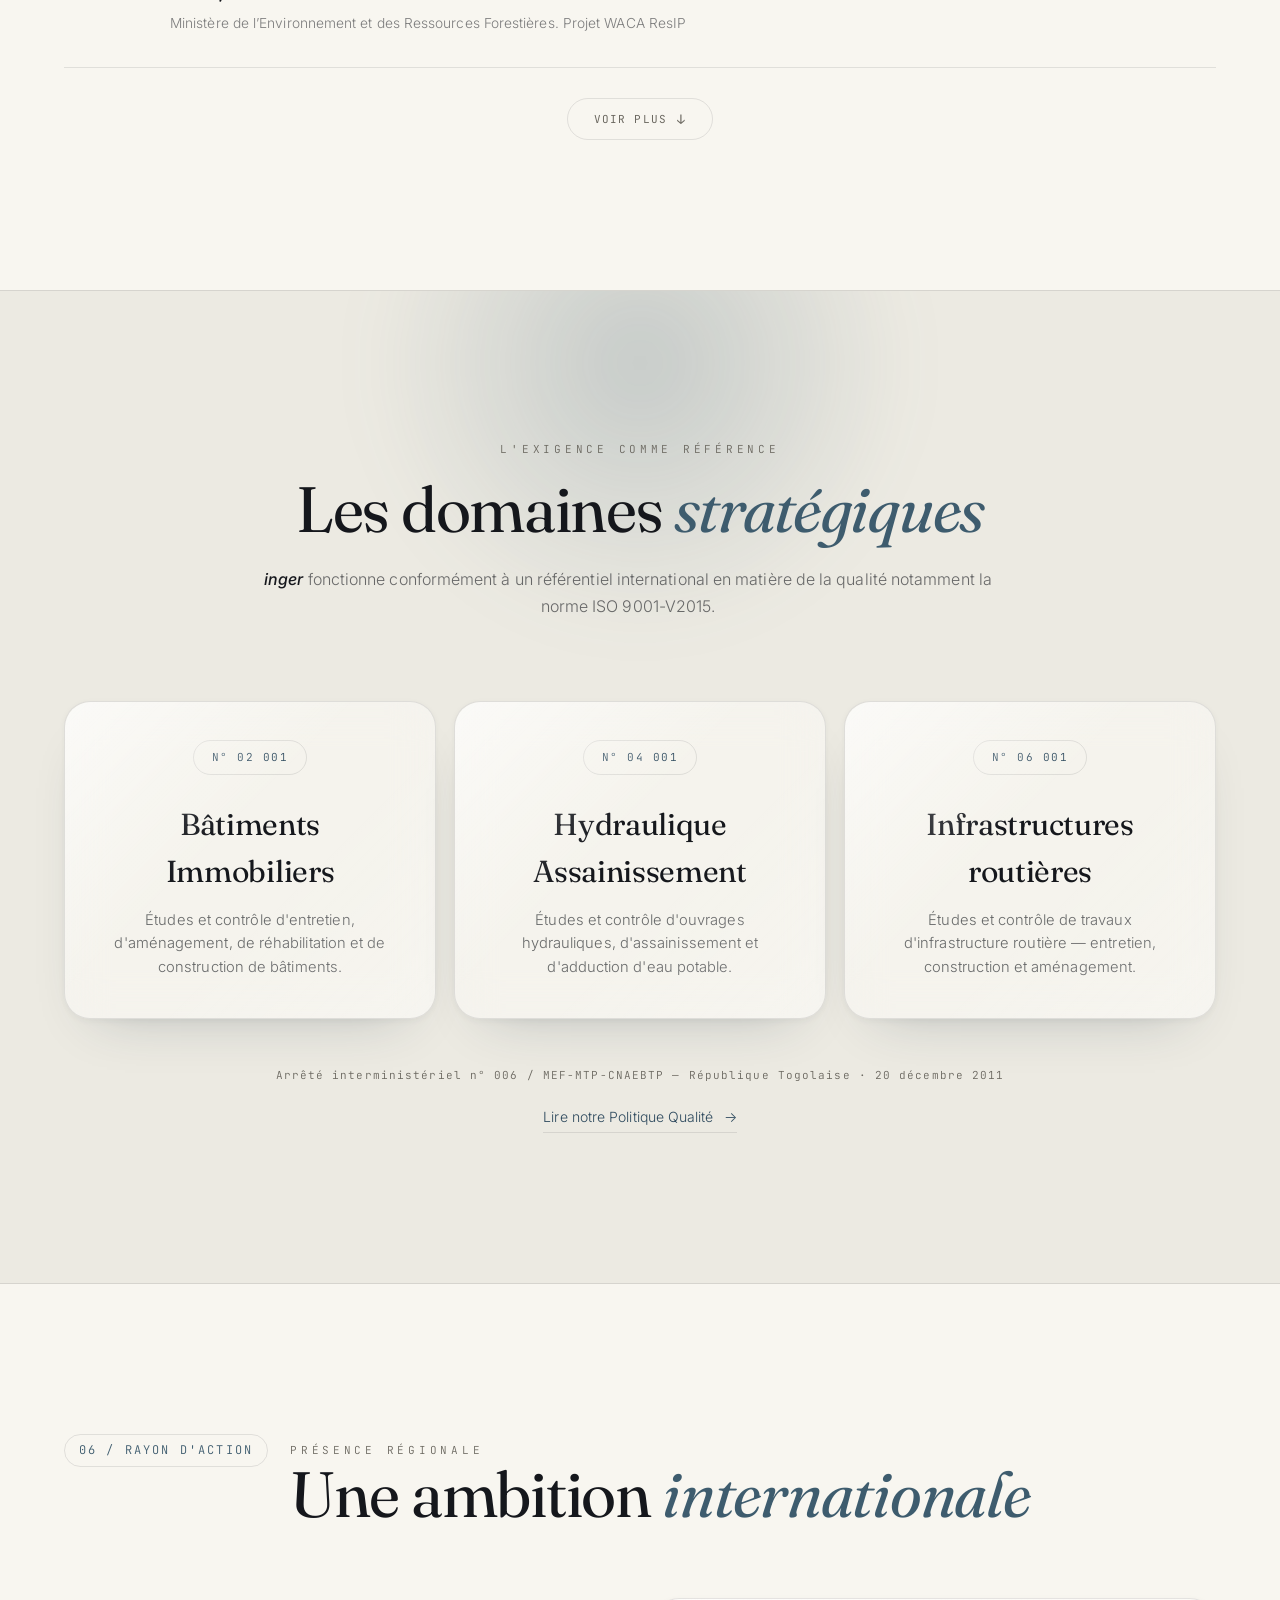
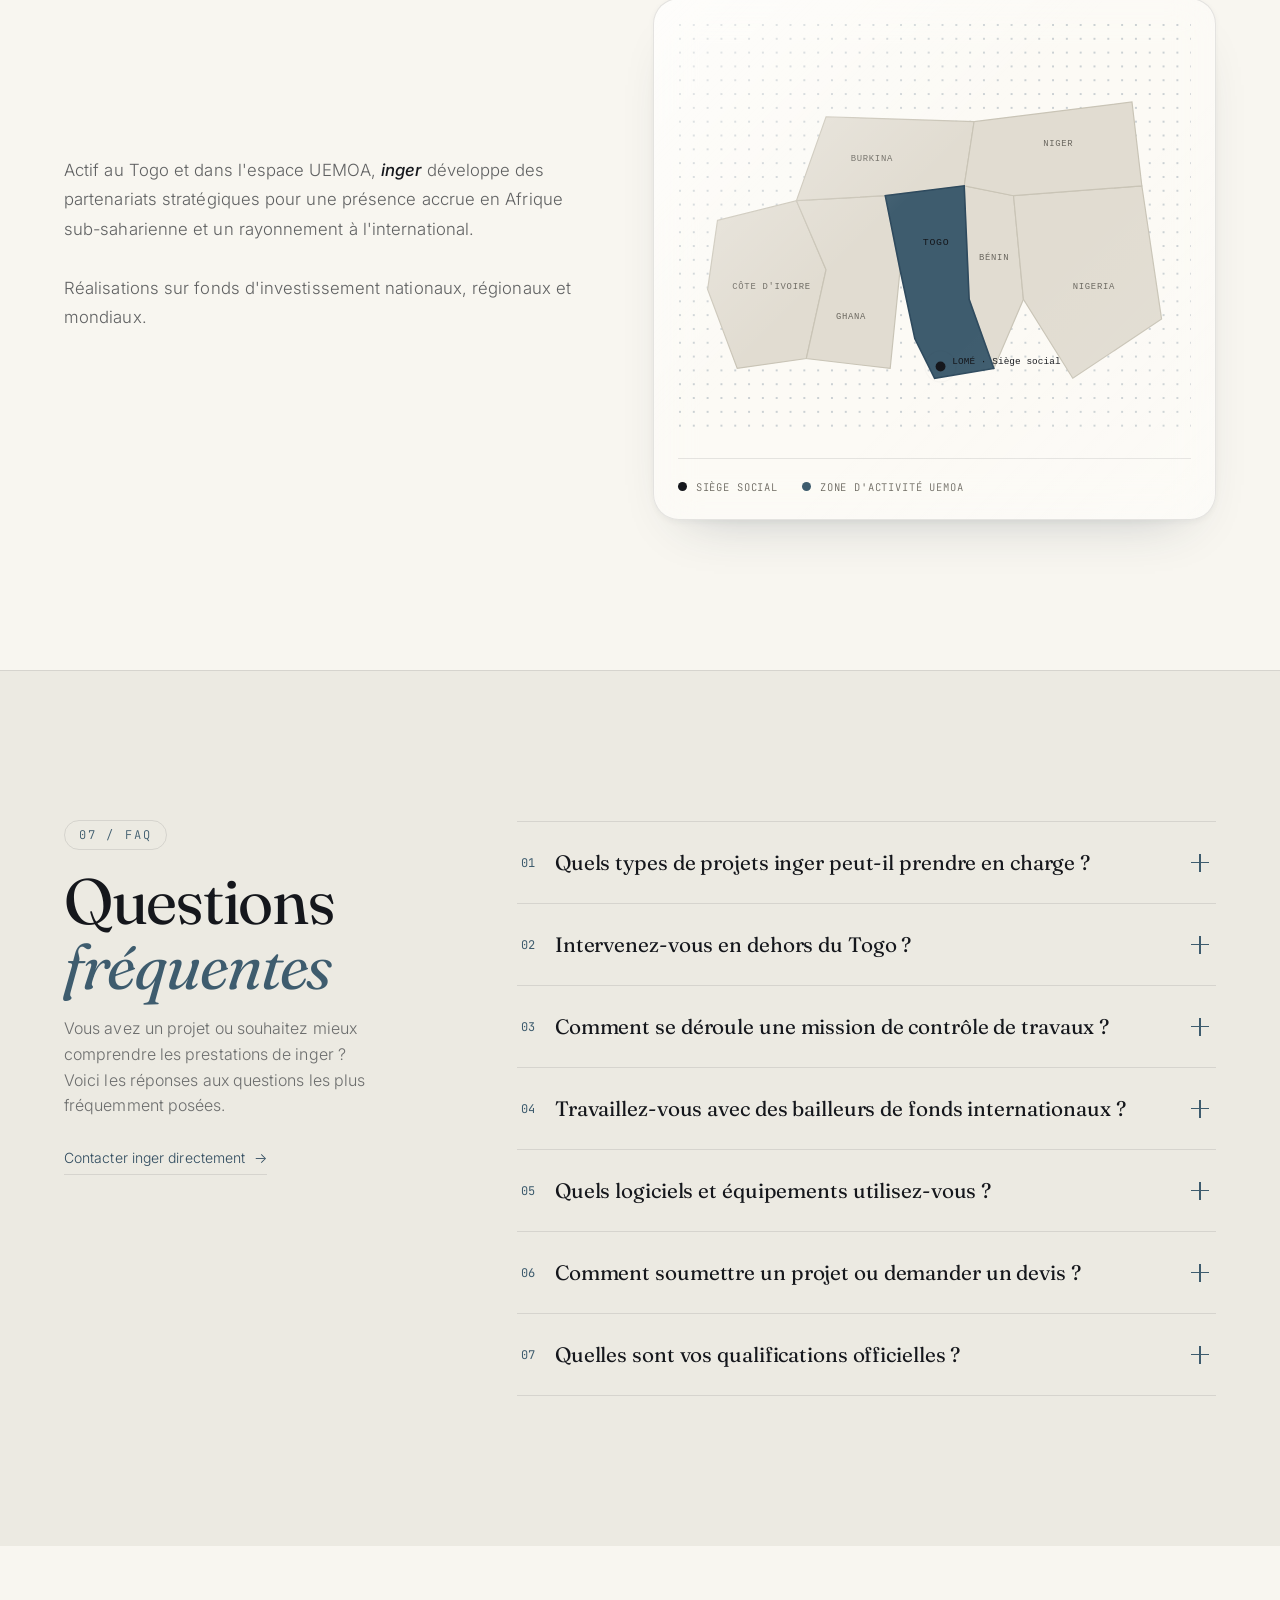
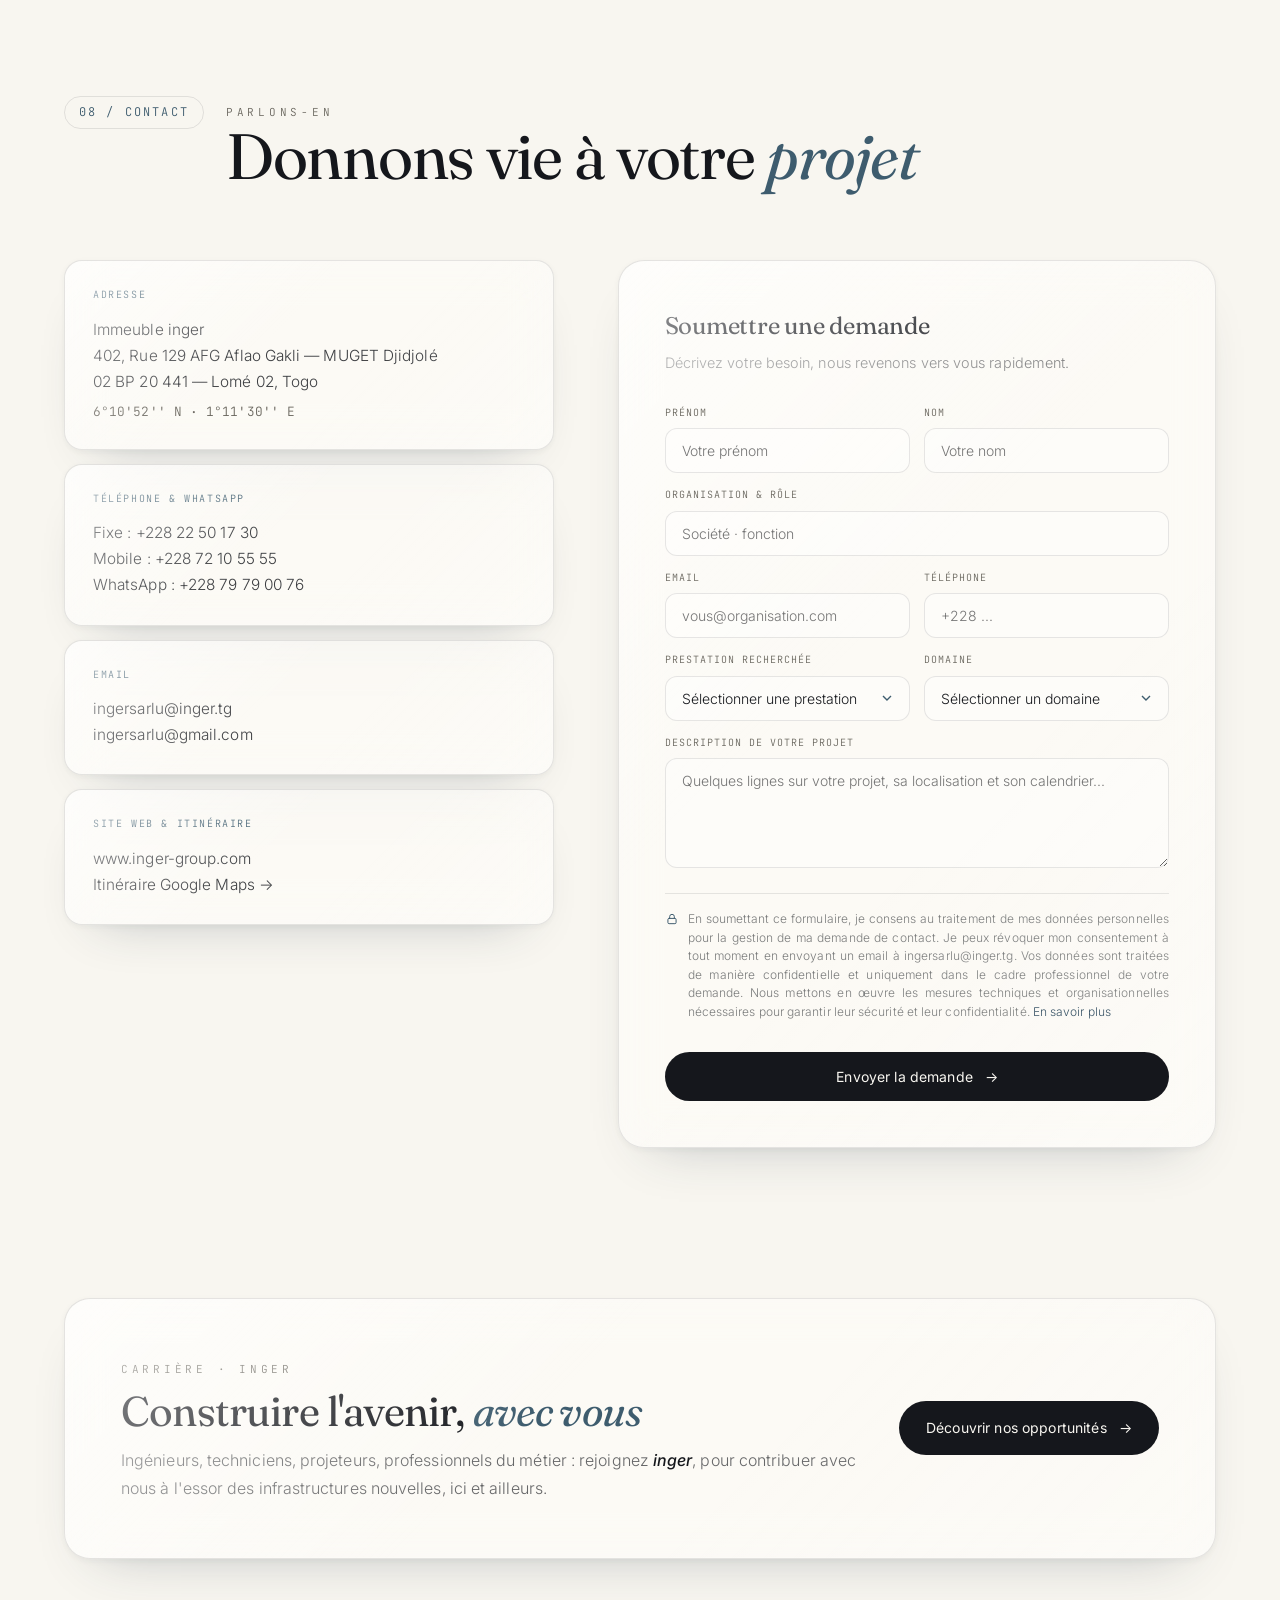
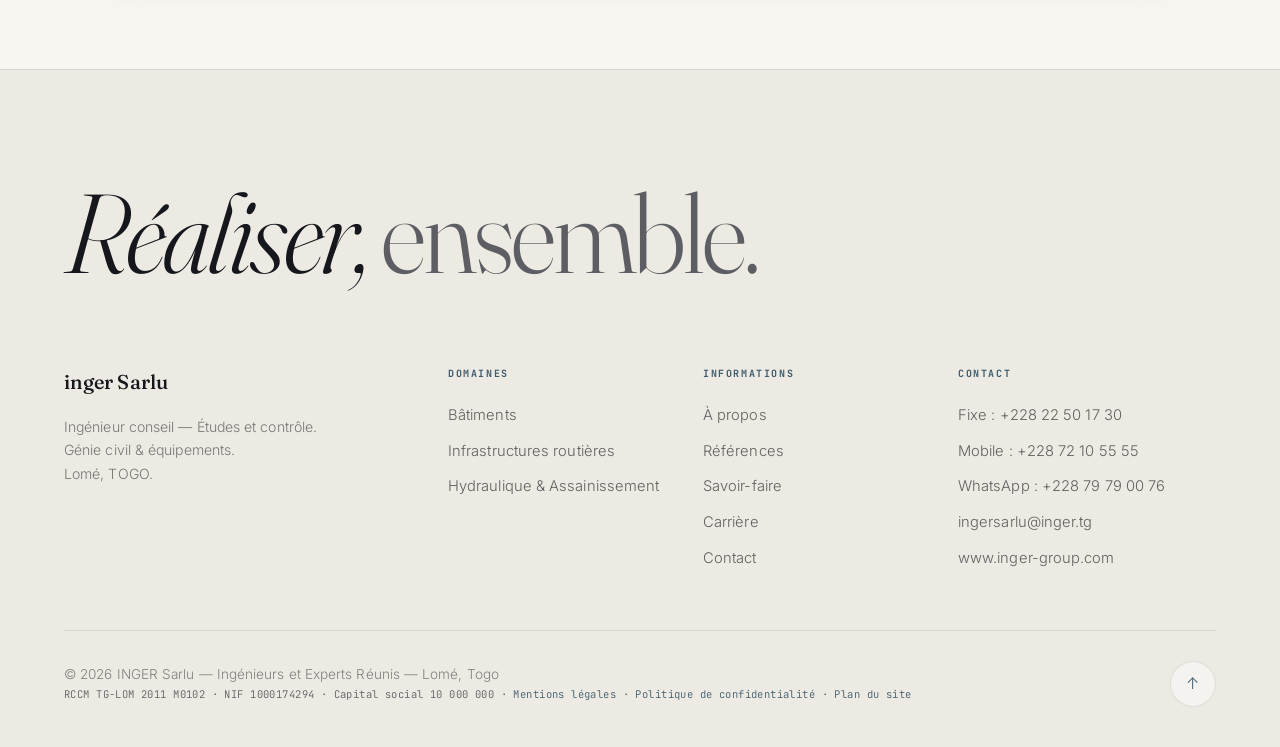
==== commit ca8da2b9: "Add files via upload" ====
--- a/index.html
+++ b/index.html
@@ -1150,7 +1150,7 @@
 
       <div class="ref-row ref-extra" data-cursor>
         <span class="ref-no">23</span>
-        <div class="ref-main"><h4>Infrastructures sanitaires –  20 centres de santé – 05 Régions Maritime, Plateaux, Centrale, Kara et Savanes. TOGO</h4><span class="ref-client">Ministère de la Santé</span></div>
+        <div class="ref-main"><h4>Infrastructures sanitaires –  20 centres de santé – Régions Maritime, Plateaux, Centrale, Kara et Savanes. TOGO</h4><span class="ref-client">Ministère de la Santé</span></div>
       </div>
 
 
@@ -1158,7 +1158,7 @@
 
  <div class="ref-row ref-extra" data-cursor>
         <span class="ref-no">24</span>
-        <div class="ref-main"><h4>Infrastructures scolaires –  42 Bâtiments de classes de lycées et collèges – 05 Régions Maritime, Plateaux, Centrale, Kara et Savanes. TOGO</h4><span class="ref-client">Ministère chargé de l’Enseignement Primaire – AGETUR-TOGO. Projet PERI</span></div>
+        <div class="ref-main"><h4>Infrastructures scolaires –  42 bâtiments de classes de lycées et collèges – Régions Maritime, Plateaux, Centrale, Kara et Savanes. TOGO</h4><span class="ref-client">Ministère chargé de l’Enseignement Primaire – AGETUR-TOGO. Projet PERI</span></div>
       </div>
 
 
@@ -1279,7 +1279,7 @@
 
  <div class="ref-row" data-cursor>
         <span class="ref-no">01</span>
-        <div class="ref-main"><h4>Route RN1 Lomé – Atakpamé (165 km). TGOGO.
+        <div class="ref-main"><h4>Route RN1 Lomé – Atakpamé (165 km). TOGO.
 </h4><span class="ref-client">Ministère délégué chargé des travaux publics</span></div>
       </div>
 
@@ -1288,7 +1288,7 @@
 
       <div class="ref-row" data-cursor>
         <span class="ref-no">02</span>
-        <div class="ref-main"><h4>Voies d’accès, voiries intérieures, parkings et aires de stationnement de camions citernes. Lilikopé TOGO.</h4><span class="ref-client">Société Togolaise de Stockage de Lomé – STSL</span></div>
+        <div class="ref-main"><h4>Voies d’accès, voiries intérieures, parkings et aires de stationnement de camions citernes. Lilikopé, TOGO.</h4><span class="ref-client">Société Togolaise de Stockage de Lomé – STSL</span></div>
       </div>
 
 
@@ -1337,7 +1337,7 @@
 
       <div class="ref-row ref-extra" data-cursor>
         <span class="ref-no">07</span>
-        <div class="ref-main"><h4>Voiries et places publiques dans la ville de Zorgho : phase corridor CU9. Lomé – Cinkassé – Ouagadougou. BURKINA FASO</h4><span class="ref-client">Ministère des Infrastructures
+        <div class="ref-main"><h4>Voiries dans la ville de Zorgho : phase corridor CU9. Lomé – Cinkassé – Ouagadougou. BURKINA FASO</h4><span class="ref-client">Ministère des Infrastructures
 
 </span></div>
       </div>
@@ -1371,7 +1371,7 @@
 
       <div class="ref-row ref-extra" data-cursor>
         <span class="ref-no">10</span>
-        <div class="ref-main"><h4>Voiries, parkings et aires de stationnement gros porteurs de la brasserie  SNB à Adétikopé au Nord de Lomé, TOGO</h4><span class="ref-client">Société Nationale de Boisson</span></div>
+        <div class="ref-main"><h4>Voiries, parkings et aires de stationnement gros porteurs de la brasserie  SNB à Adétikopé. Nord de Lomé, TOGO</h4><span class="ref-client">Société Nationale de Boisson</span></div>
       </div>
 
 
@@ -1382,7 +1382,7 @@
 
       <div class="ref-row ref-extra" data-cursor>
         <span class="ref-no">11</span>
-        <div class="ref-main"><h4>Route RN9 Notsé-Tohoun-Frontière Bénin (57 km) TOGO. </h4><span class="ref-client">Ministère des Infrastructures et des Transports</span></div>
+        <div class="ref-main"><h4>Route RN9 Notsé-Tohoun-Frontière Bénin (57 km). TOGO. </h4><span class="ref-client">Ministère des Infrastructures et des Transports</span></div>
       </div>
 
 
@@ -1401,7 +1401,7 @@
 
       <div class="ref-row ref-extra" data-cursor>
         <span class="ref-no">13</span>
-        <div class="ref-main"><h4>Route RN1 Togblékopé-Davié au Nord de Lomé TOGO.</h4><span class="ref-client">Ministère des Infrastructures et des Transports</span></div>
+        <div class="ref-main"><h4>Route RN1 Togblékopé-Davié. Nord de Lomé, TOGO.</h4><span class="ref-client">Ministère des Infrastructures et des Transports</span></div>
       </div>
 
 
@@ -1423,7 +1423,7 @@
 
       <div class="ref-row ref-extra" data-cursor>
         <span class="ref-no">15</span>
-        <div class="ref-main"><h4>Voies connexes à la Route RN2 Avépozo-Aného (31 km) et Super grand contournement de Lomé (45 km), TOGO. </h4><span class="ref-client">Ministère des Infrastructures et des Transports – BAD</span></div>
+        <div class="ref-main"><h4>Voies connexes à la Route RN2 Avépozo-Aného (31 km) et Super grand contournement de Lomé (45 km). TOGO. </h4><span class="ref-client">Ministère des Infrastructures et des Transports – BAD</span></div>
       </div>
 
 
@@ -1445,7 +1445,7 @@
 
       <div class="ref-row ref-extra" data-cursor>
         <span class="ref-no">17</span>
-        <div class="ref-main"><h4>Route Atakpamé-Akparé-Nangbeto-Tohoun (104km) TOGO. </h4><span class="ref-client">MMinistère des Infrastructures et des Transports</span></div>
+        <div class="ref-main"><h4>Route Atakpamé-Akparé-Nangbeto-Tohoun (104km). TOGO. </h4><span class="ref-client">MMinistère des Infrastructures et des Transports</span></div>
       </div>
 
 
@@ -1458,7 +1458,7 @@
 
       <div class="ref-row ref-extra" data-cursor>
         <span class="ref-no">18</span>
-        <div class="ref-main"><h4>Route Bassar-Natchamba (36 km) TOGO. </h4><span class="ref-client">Ministère des Infrastructures et des Transports
+        <div class="ref-main"><h4>Route Bassar-Natchamba (36 km). TOGO. </h4><span class="ref-client">Ministère des Infrastructures et des Transports
 </span></div>
       </div>
 
@@ -1471,7 +1471,7 @@
 
       <div class="ref-row ref-extra" data-cursor>
         <span class="ref-no">19</span>
-        <div class="ref-main"><h4>Route RN1 Atakpamé-Blitta-Sokodé-Kara (257 km) TOGO. </h4><span class="ref-client">Ministère des Infrastructures et des Transports
+        <div class="ref-main"><h4>Route RN1 Atakpamé-Blitta-Sokodé-Kara (257 km). TOGO. </h4><span class="ref-client">Ministère des Infrastructures et des Transports
 </span></div>
       </div>
 
@@ -1485,7 +1485,7 @@
 
       <div class="ref-row ref-extra" data-cursor>
         <span class="ref-no">20</span>
-        <div class="ref-main"><h4>Route RN15 Témédja-Badou-Frontière Ghana (89 km) + Bretelle Kougnohou (6km) TOGO. </h4><span class="ref-client">Ministère des Infrastructures et des Transports</span></div>
+        <div class="ref-main"><h4>Route RN15 Témédja-Badou-Frontière Ghana (89 km) + Bretelle Kougnohou (6km). TOGO. </h4><span class="ref-client">Ministère des Infrastructures et des Transports</span></div>
       </div>
 
 
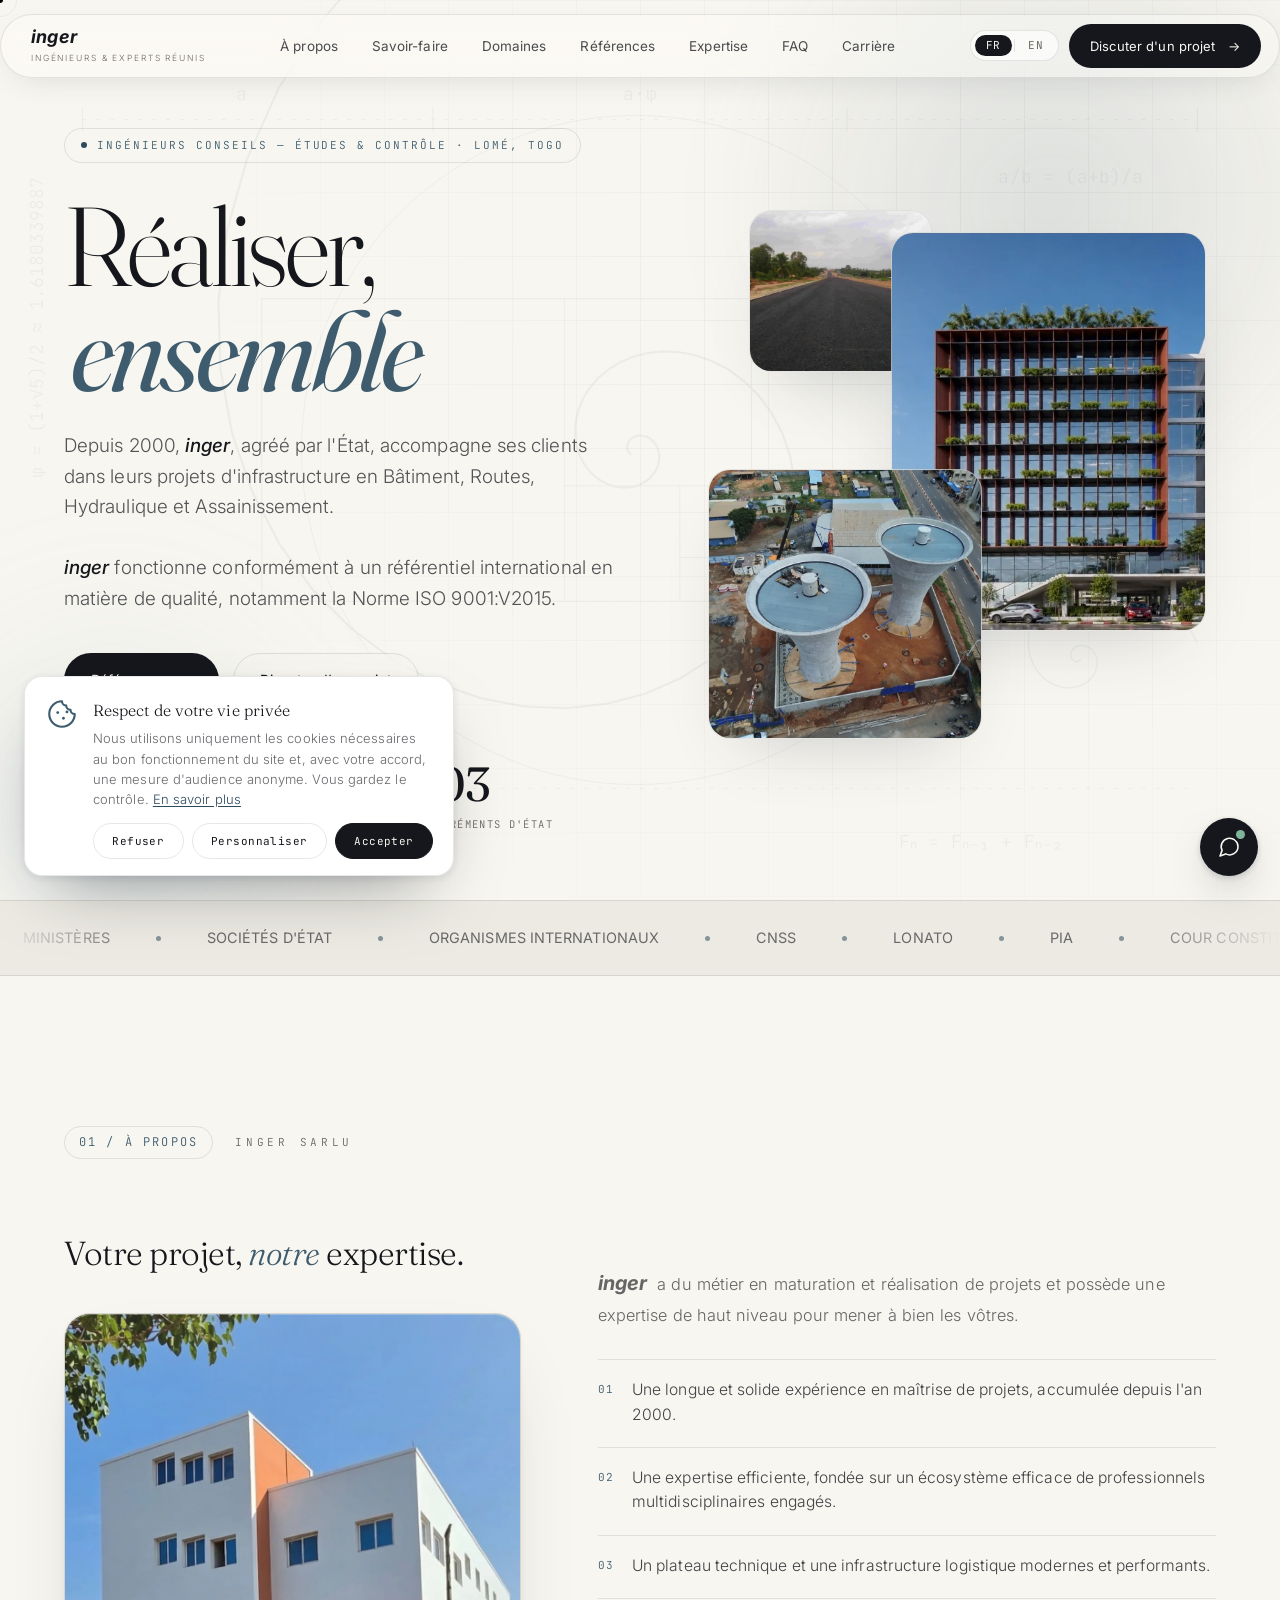
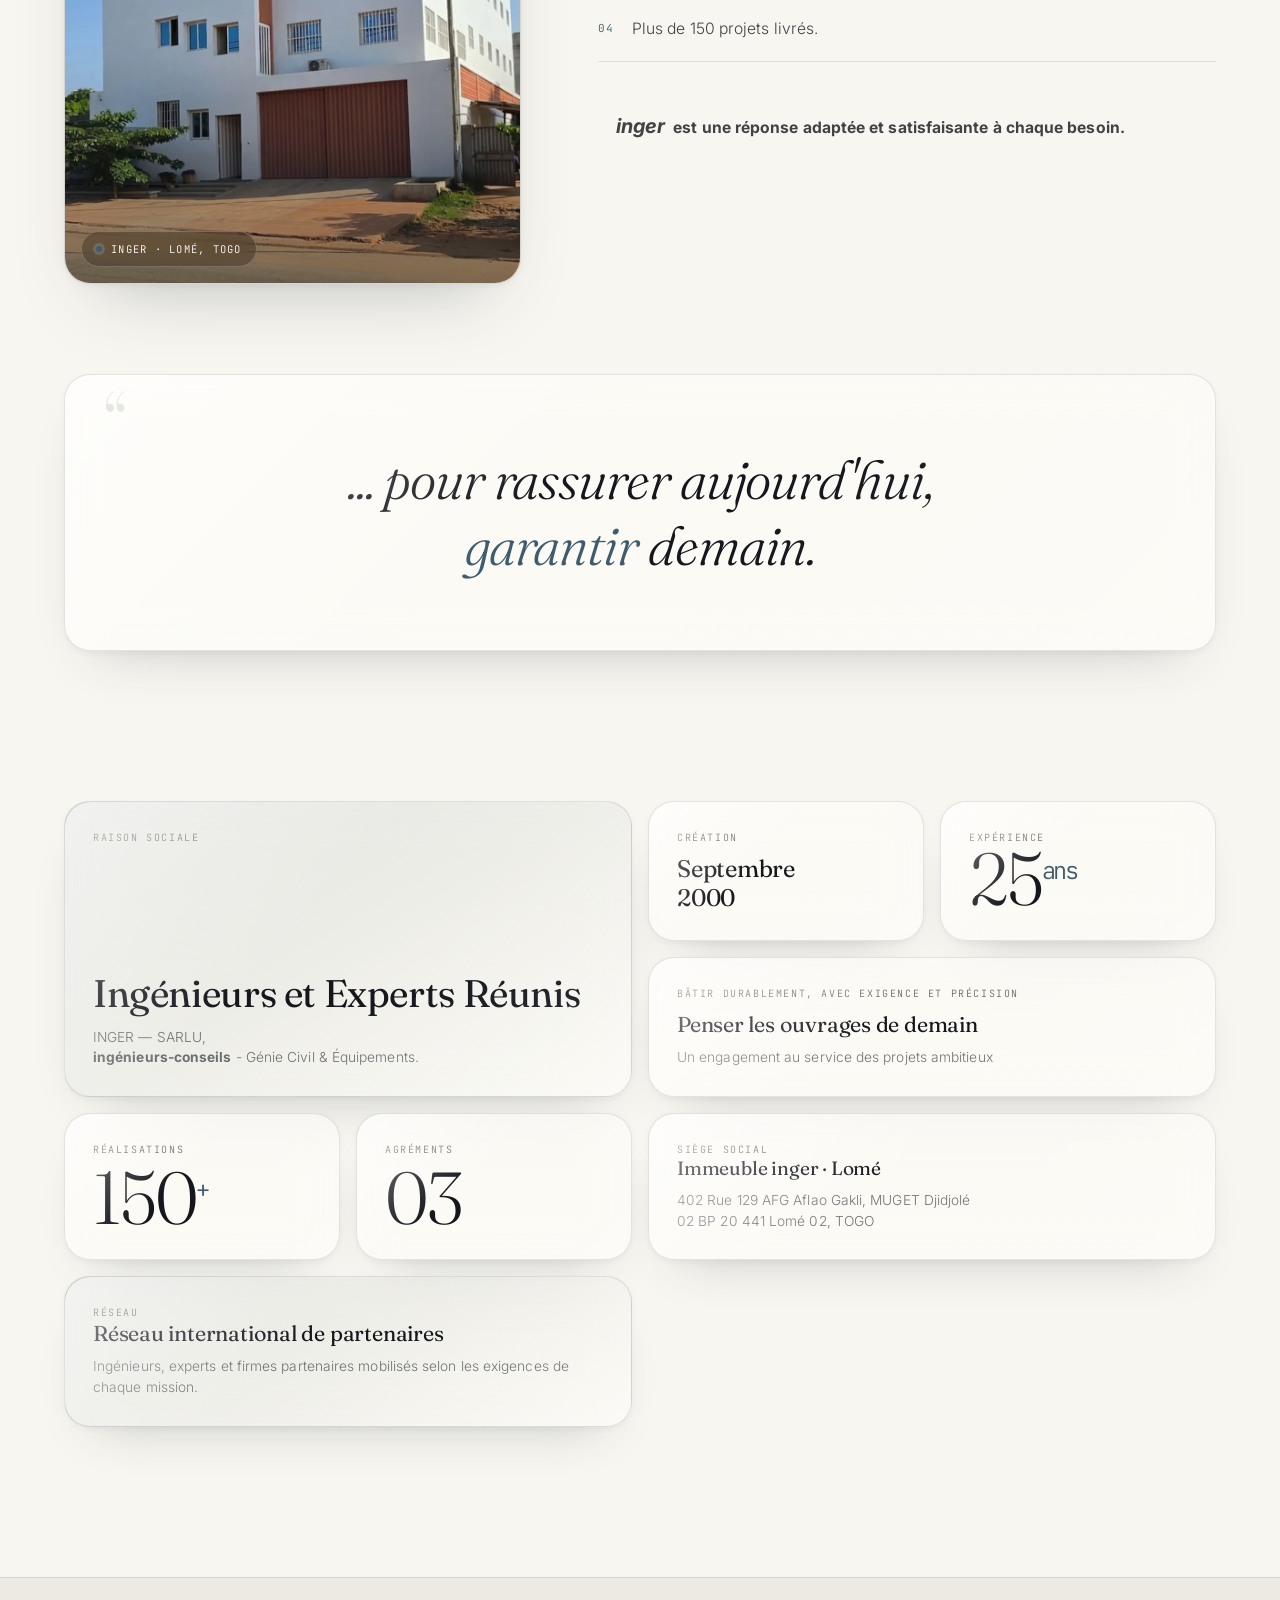
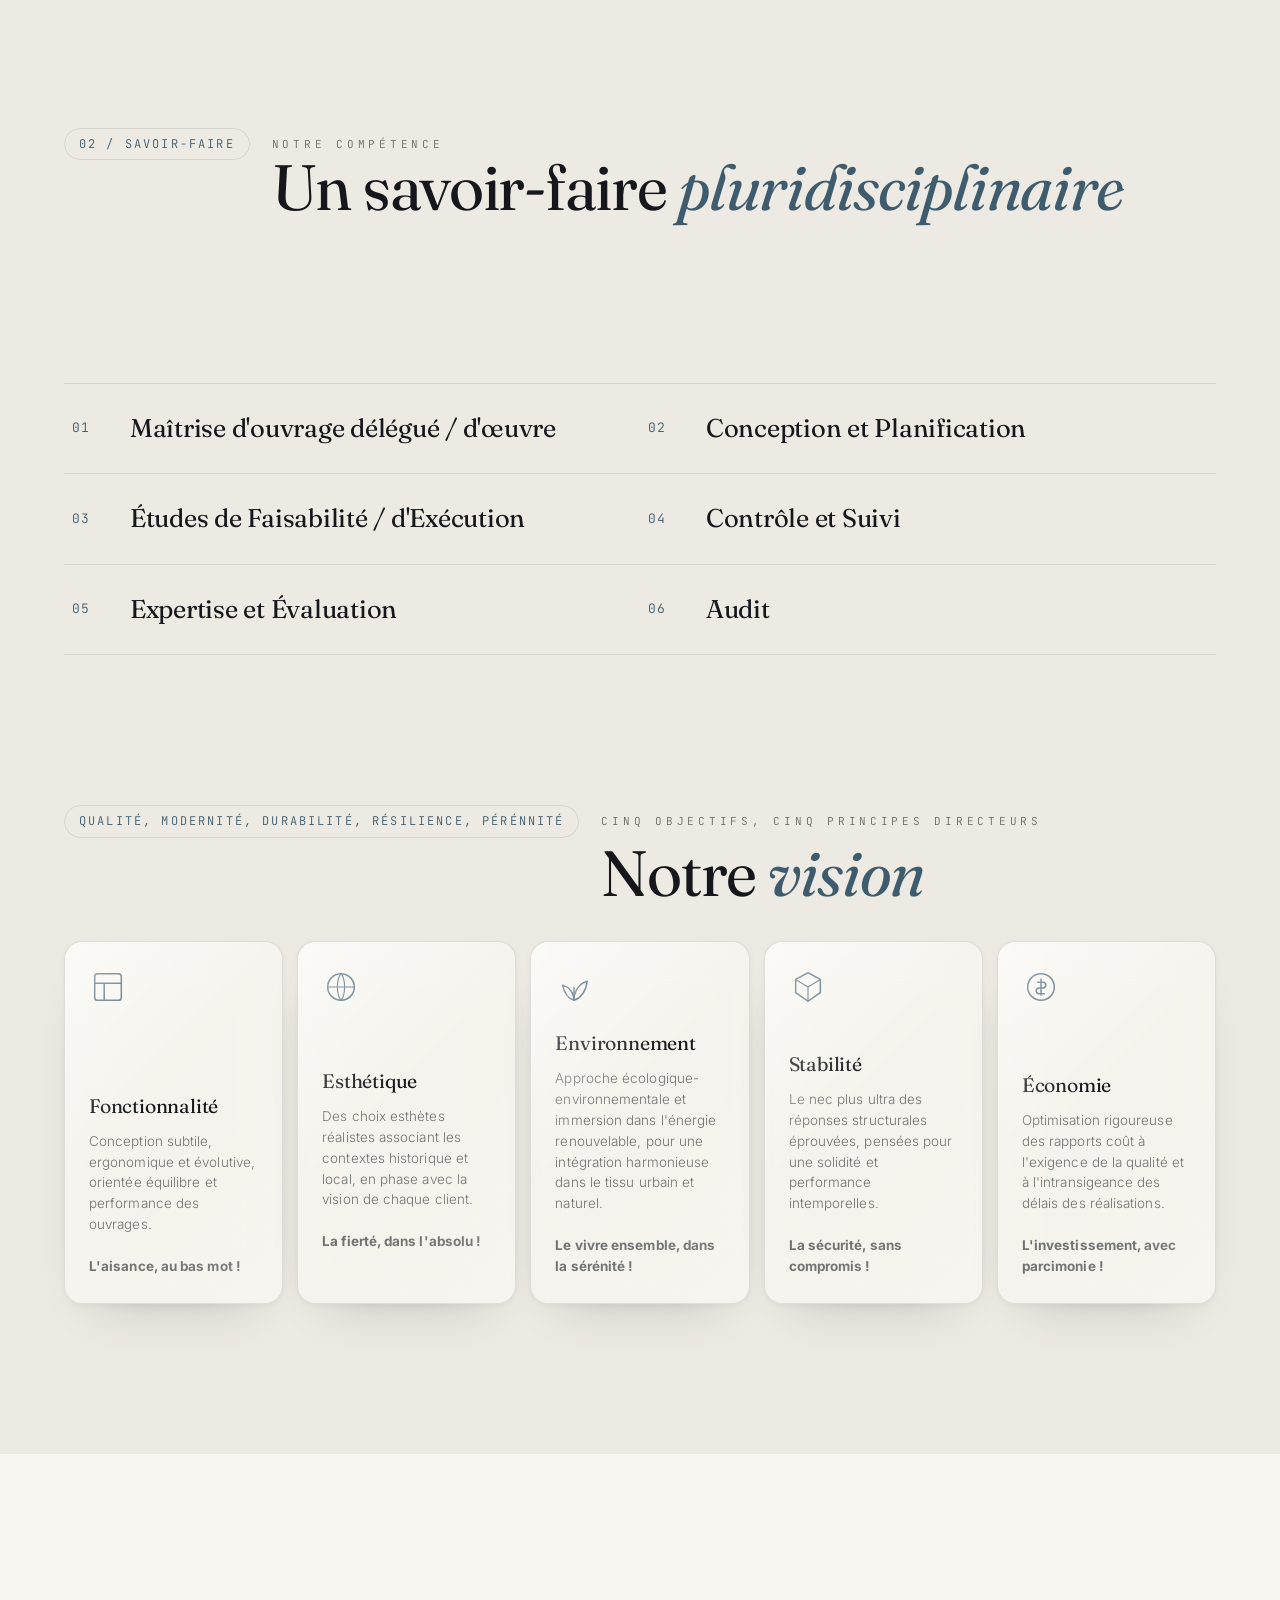
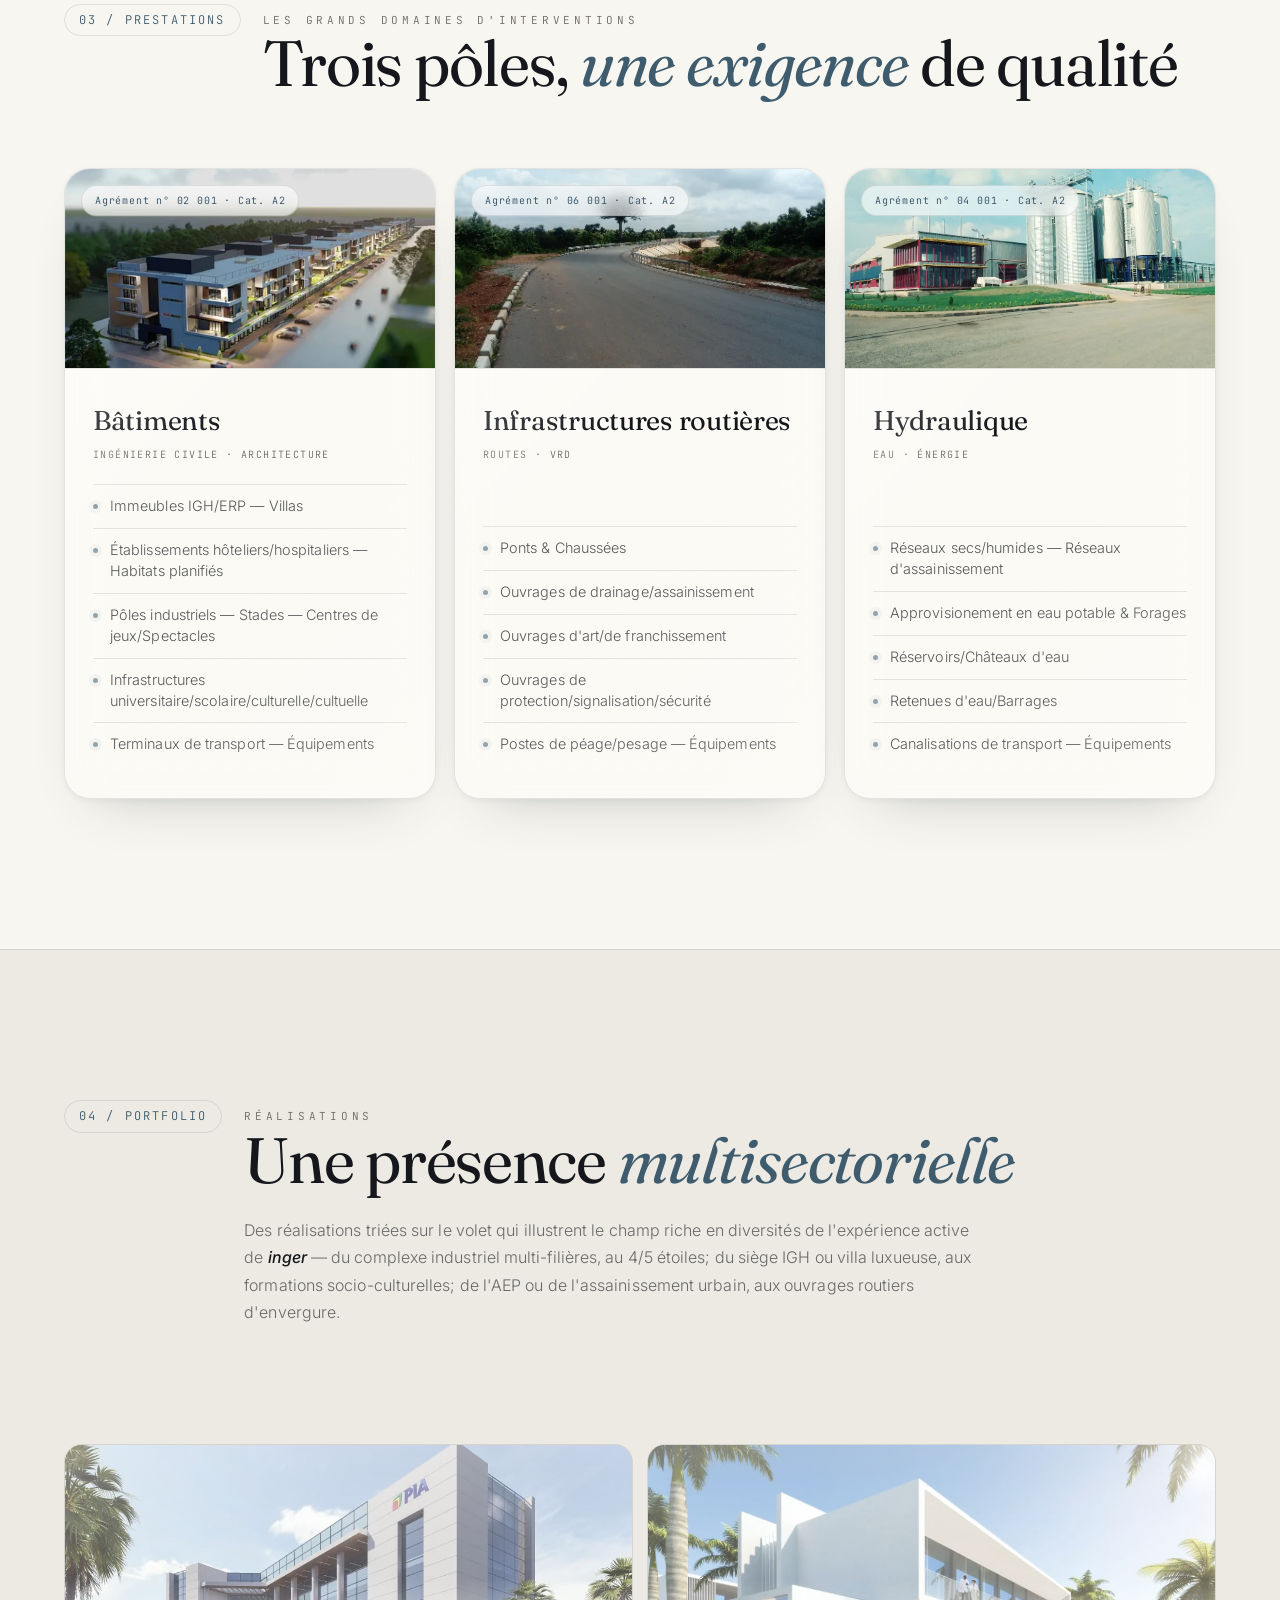
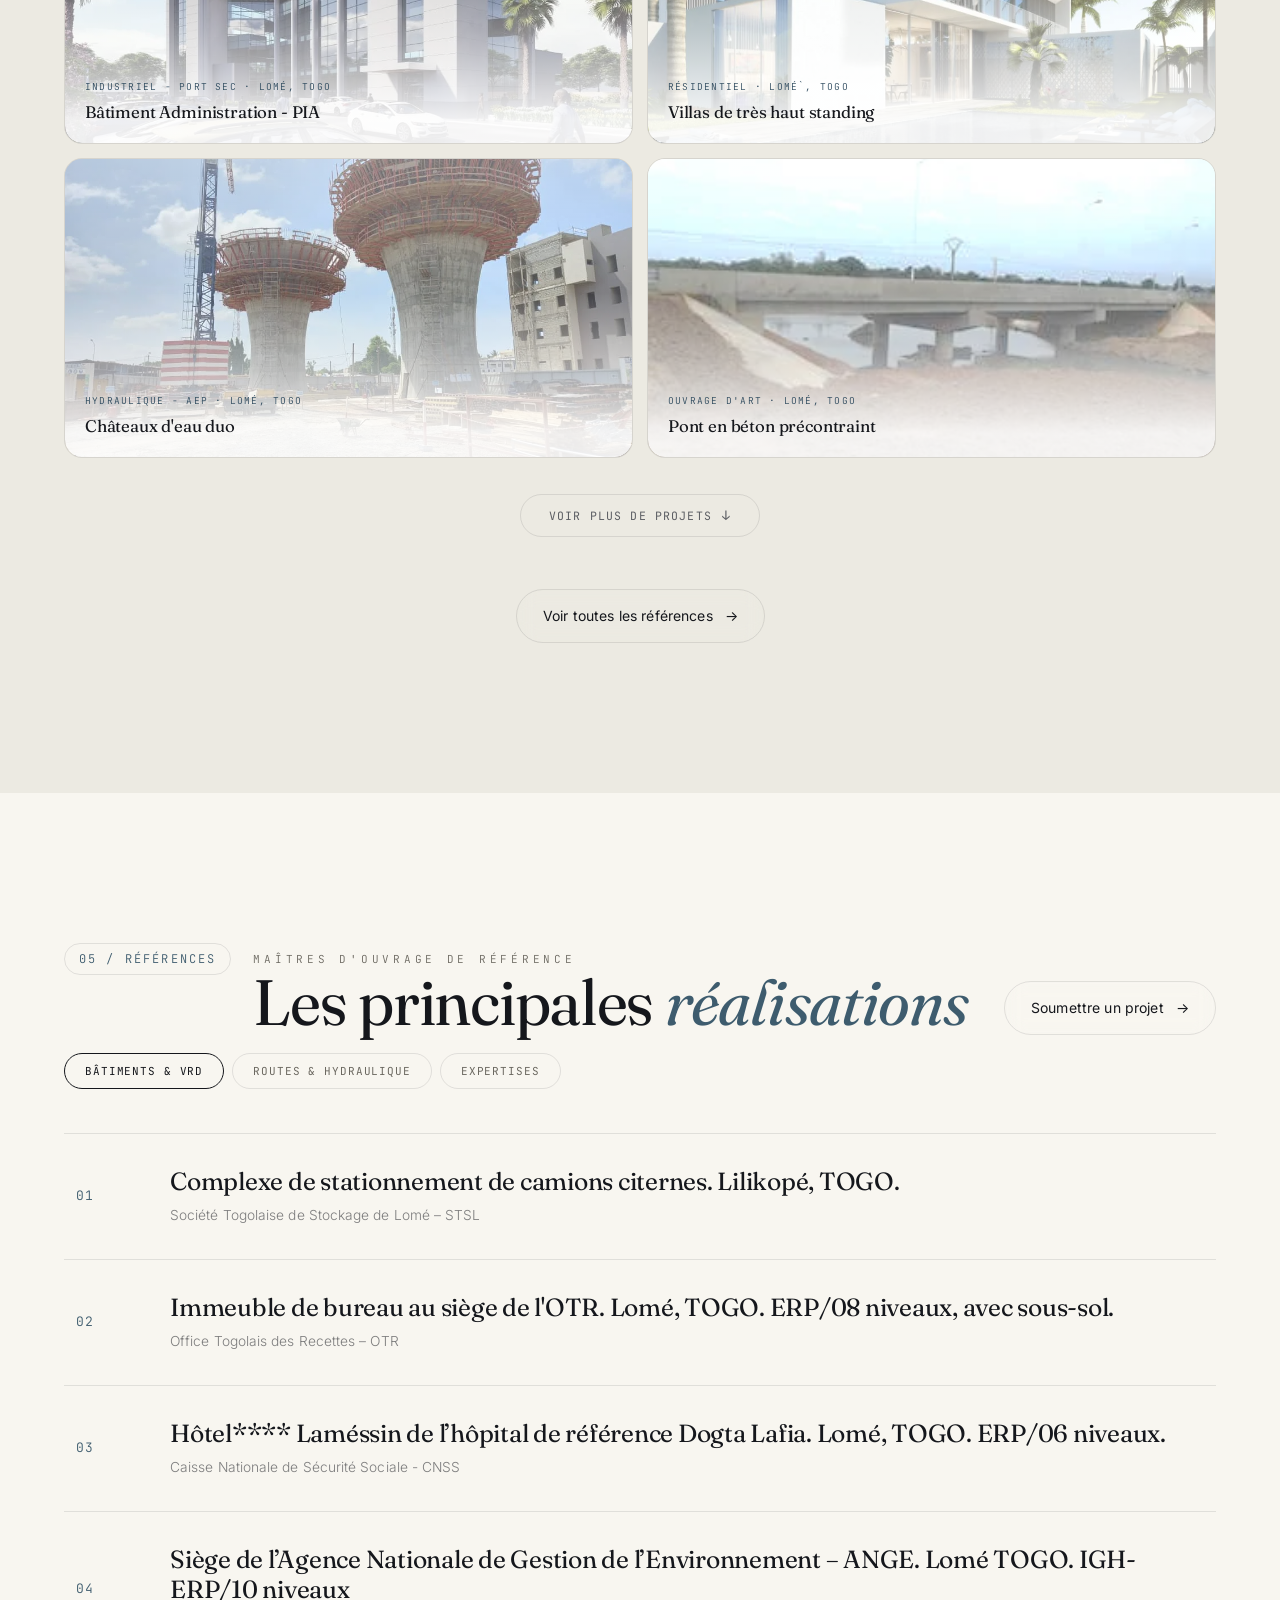
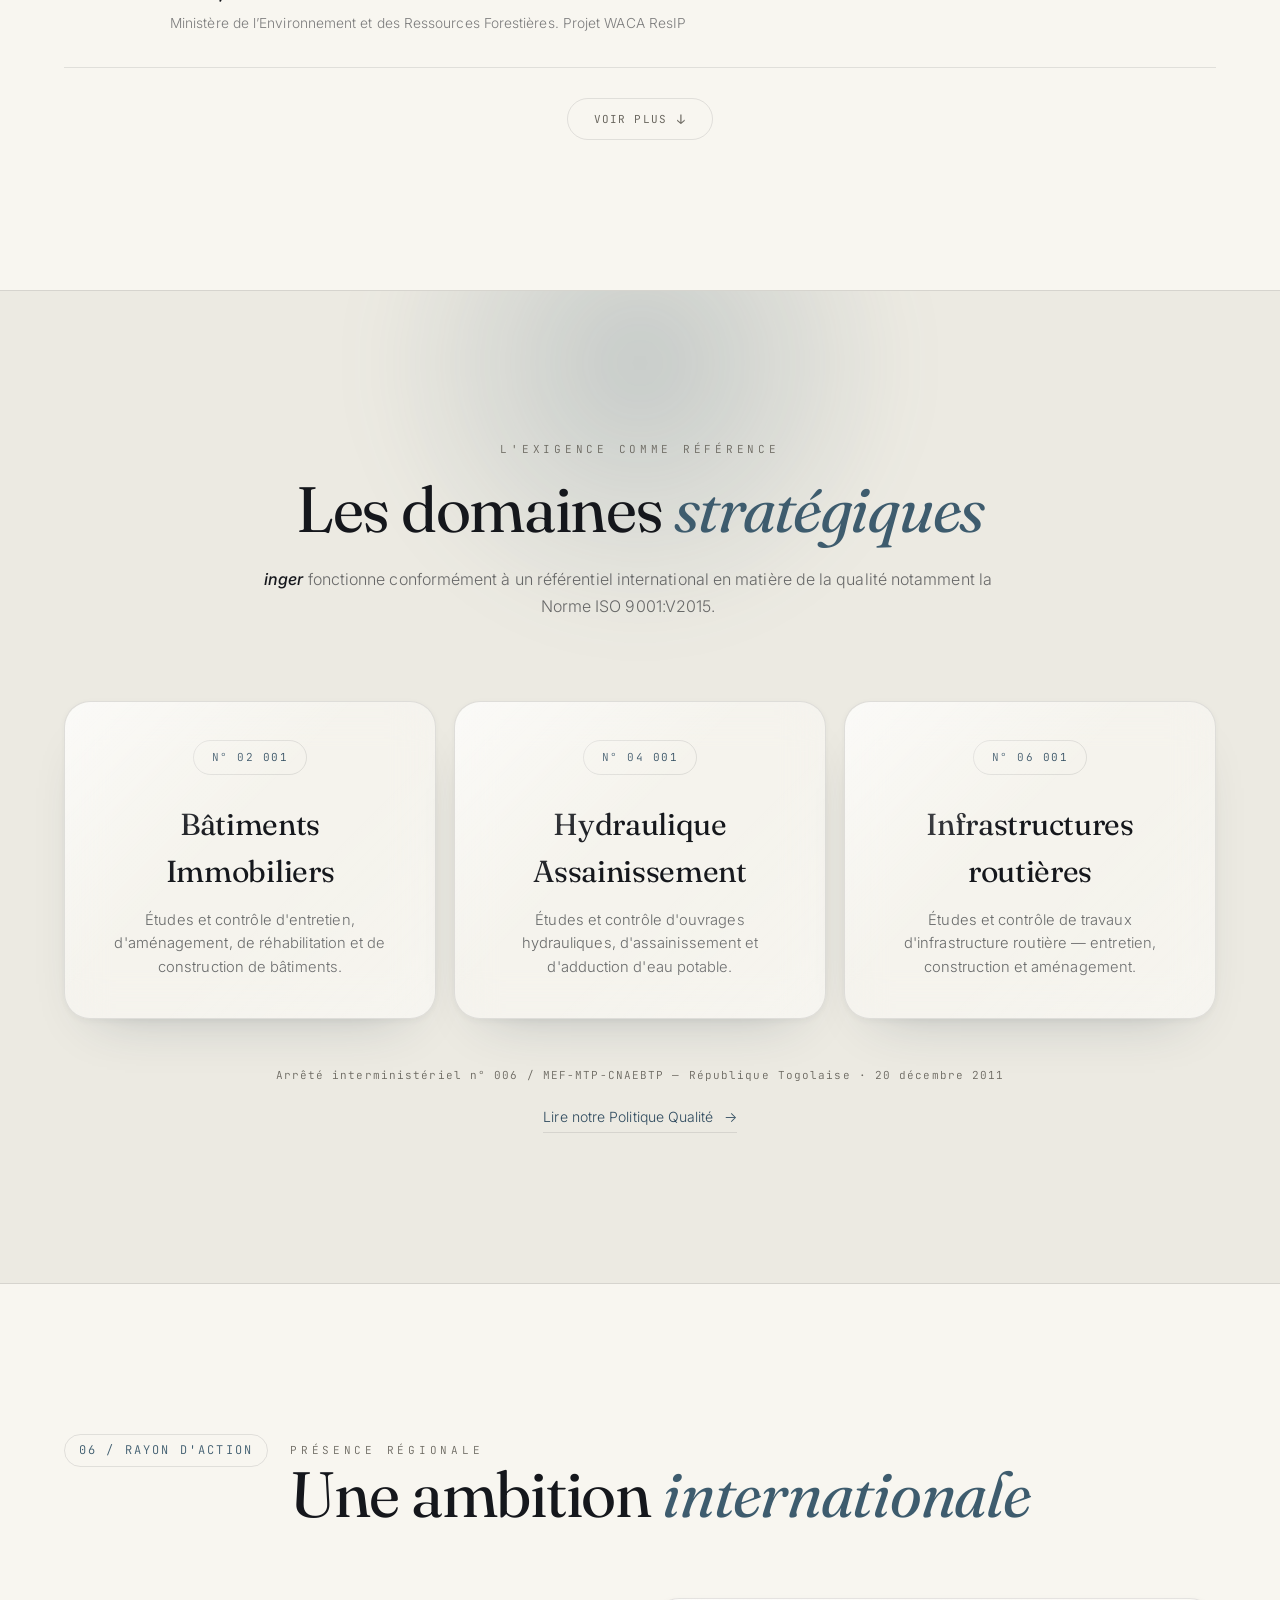
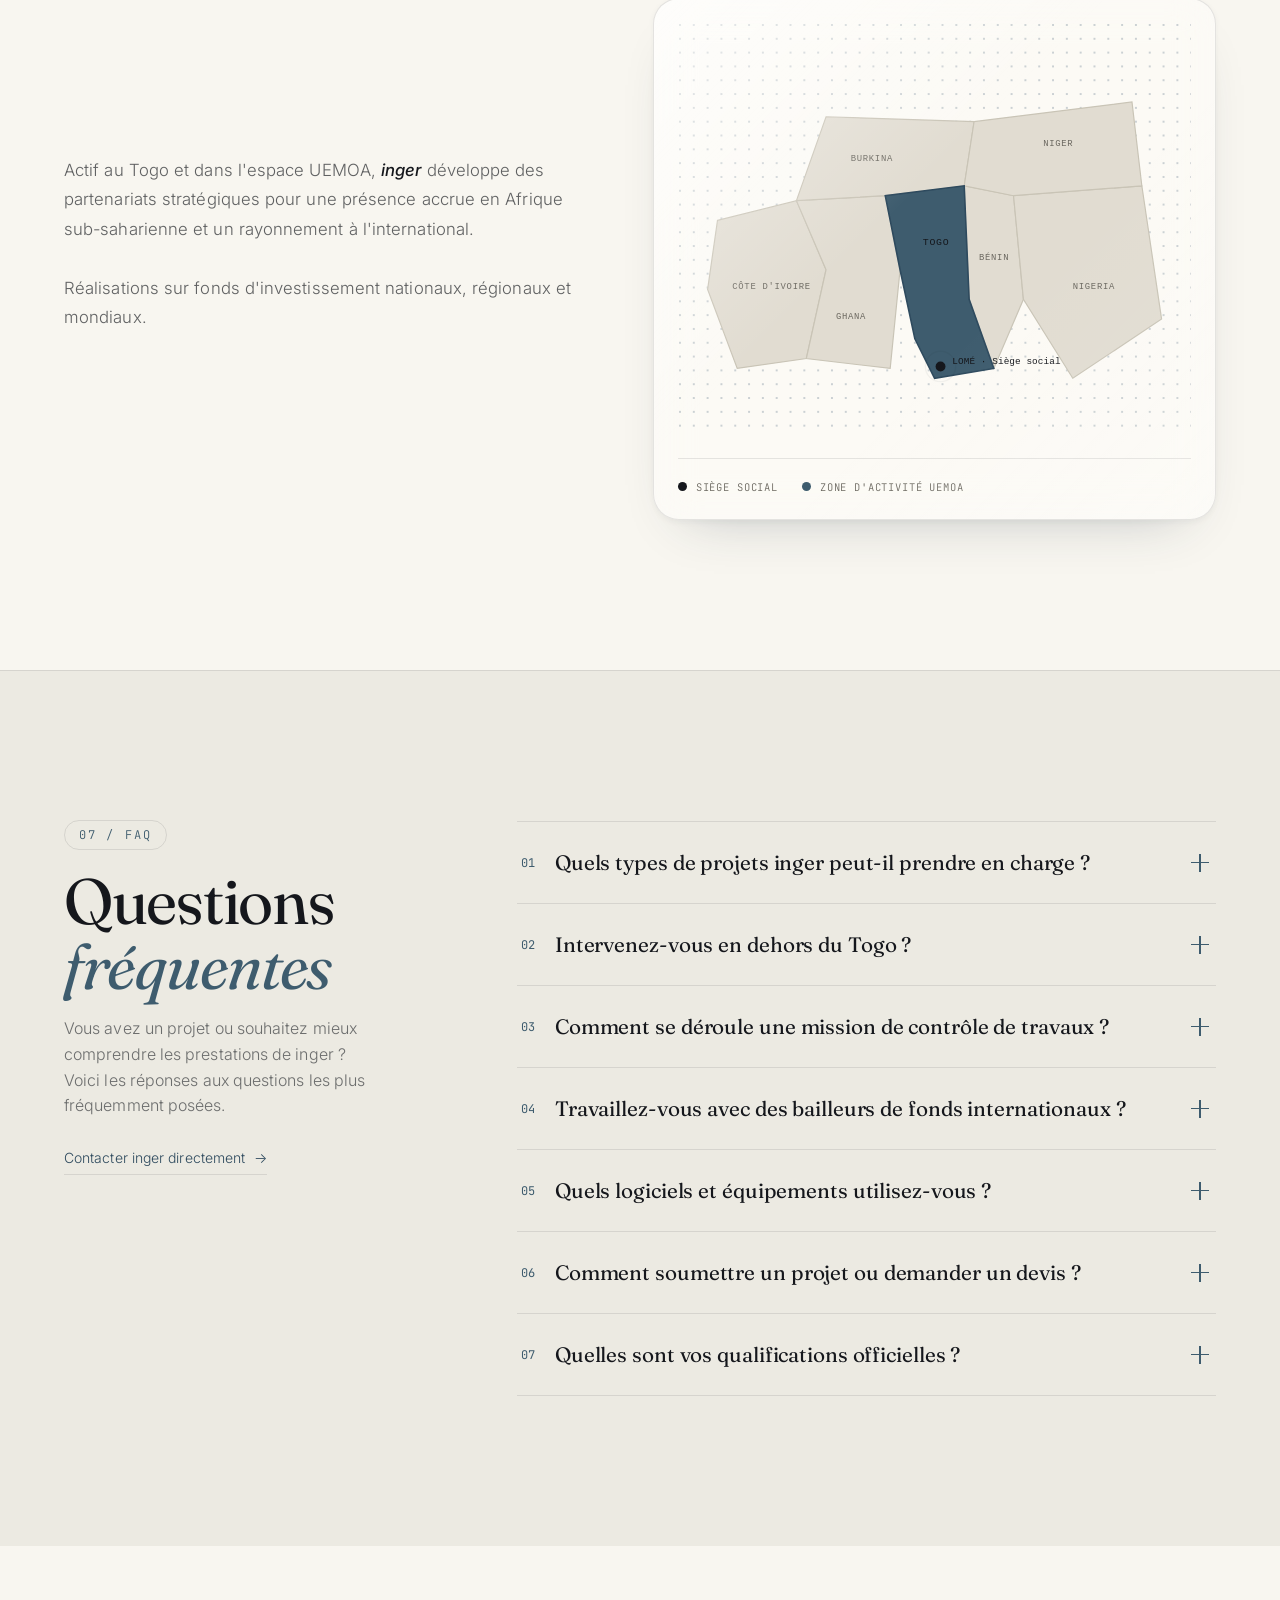
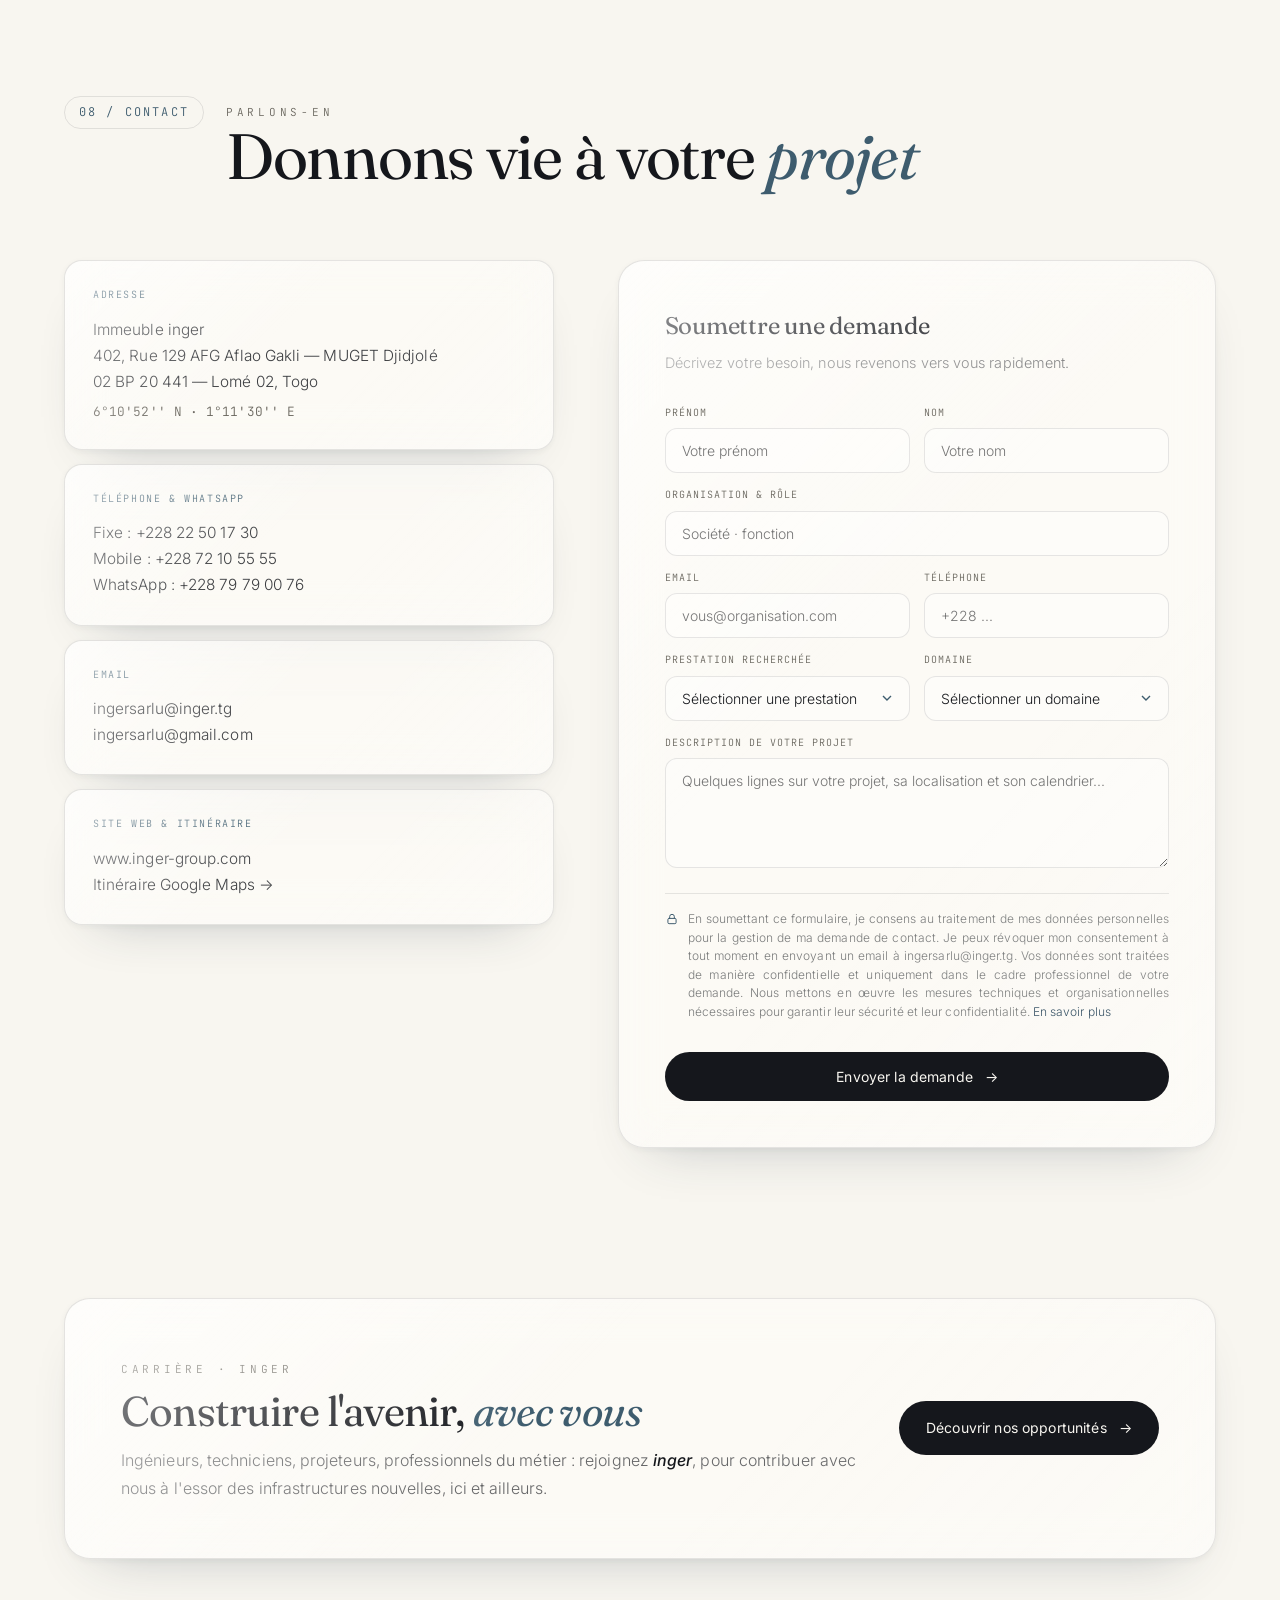
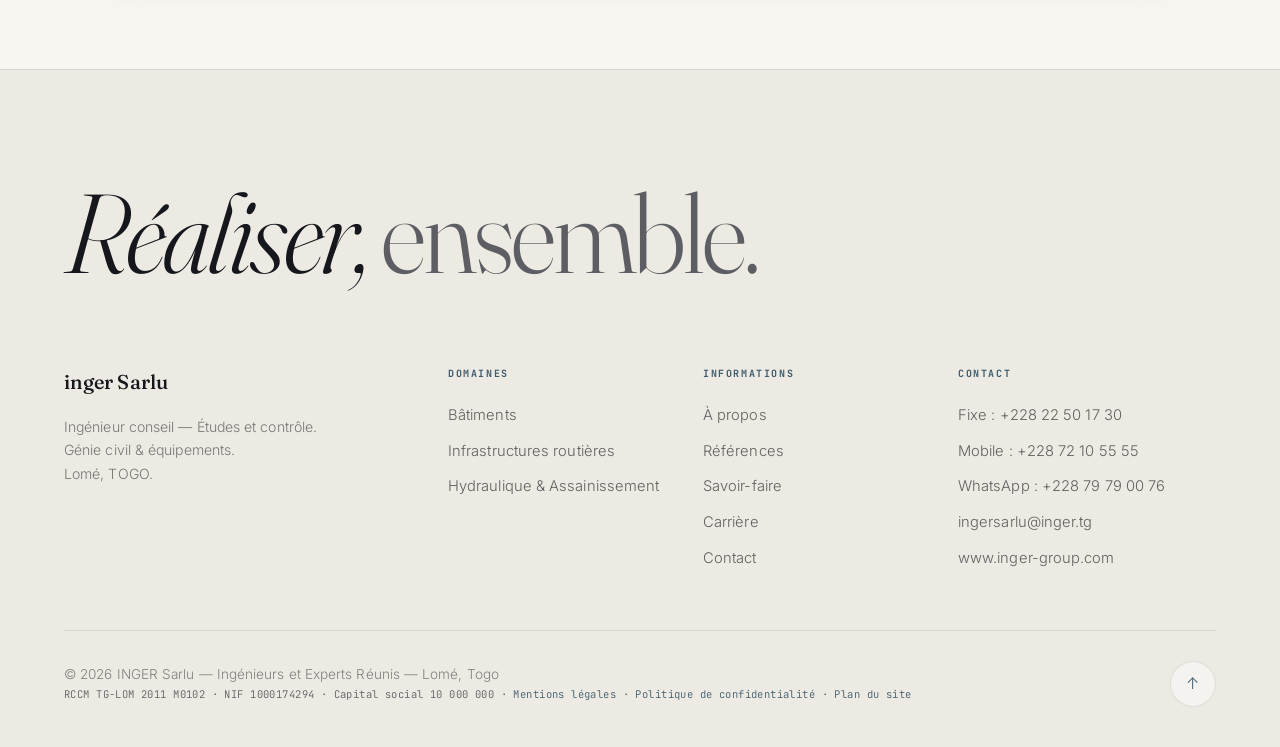
==== commit 3bbde646: "Add files via upload" ====
--- a/index.html
+++ b/index.html
@@ -1530,7 +1530,7 @@
 
   <div class="ref-row ref-extra" data-cursor>
         <span class="ref-no">23</span>
-        <div class="ref-main"><h4>Route RN1 – Pya hodo – Lassa – RN16 et Bretelle Houdè – Soumdina – RN1 (26 km) TOGO. </h4><span class="ref-client">Ministère des Infrastructures et des Transports</span></div>
+        <div class="ref-main"><h4>Route RN1 – Pya hodo – Lassa – RN16 et Bretelle Houdè – Soumdina – RN1 (26 km). TOGO. </h4><span class="ref-client">Ministère des Infrastructures et des Transports</span></div>
       </div>
 
 
@@ -1538,7 +1538,7 @@
 
  <div class="ref-row ref-extra" data-cursor>
         <span class="ref-no">23</span>
-        <div class="ref-main"><h4>Route Bassar – Mô – Tindjassé – Frontière Ghana (96 km) TOGO. </h4><span class="ref-client">Ministère des Infrastructures et des Transports</span></div>
+        <div class="ref-main"><h4>Route Bassar – Mô – Tindjassé – Frontière Ghana (96 km). TOGO. </h4><span class="ref-client">Ministère des Infrastructures et des Transports</span></div>
       </div>
 
 
@@ -1546,7 +1546,7 @@
       <div class="ref-row ref-extra" data-cursor>
         <span class="ref-no"></span>
         <div class="ref-main"><h4>
-HYDRAULIQUE : Réseaux AEP, Forages, Réservoirs et Châteaux d’eau – Réseaux de pipelines de fluides et réservoirs – Réseaux secs et humides – Réseaux d’assainissements :</h4><span class="ref-client">
+9+ projets Hydrauliques : Réseaux AEP, Forages, Réservoirs et Châteaux d’eau – Réseaux de pipelines de fluides et réservoirs – Réseaux secs et humides – Réseaux d’assainissements :</h4><span class="ref-client">
   1- Complexe de stationnement de camions citernes de la Société Togolaise de Stockage de Lomé – STSL. Lilikopé TOGO. | 
 2- Complexe hôtelier LAMESSSIN. Lomé TOGO. | 
 3- Zone industrielle et port sec Plateforme Industrielle d’Adétikopé . Nord de Lomé TOGO | 
@@ -1583,13 +1583,13 @@
 
   <div class="ref-row" data-cursor>
         <span class="ref-no">02</span>
-        <div class="ref-main"><h4>01 immeuble commercial sise angle Bd du 13 janvier et avenue Kleber Dadjo à Lomé Hanoukopé </h4><span class="ref-client">Caisse Nationale de Sécurité Sociale - CNSS</span></div>
+        <div class="ref-main"><h4>01 immeuble commercial angle Bd du 13 janvier et av. K.Dadjo à Lomé Hanoukopé </h4><span class="ref-client">Caisse Nationale de Sécurité Sociale - CNSS</span></div>
       </div>
 
 
       <div class="ref-row" data-cursor>
         <span class="ref-no">03</span>
-        <div class="ref-main"><h4>01 immeuble commercial IGH à Lomé</h4><span class="ref-client">LONATO</span></div>
+        <div class="ref-main"><h4>01 immeuble de bureau IGH. Lomé, TOGO</h4><span class="ref-client">Loterie national togolaise - LONATO</span></div>
       </div>
 
      
@@ -1597,7 +1597,7 @@
     
       <div class="ref-row" data-cursor>
         <span class="ref-no">04</span>
-        <div class="ref-main"><h4>Division Centrale de la CNSS à Sokodé (suite à un sinistre incendie)</h4><span class="ref-client">Caisse Nationale de Sécurité Sociale - CNSS</span></div>
+        <div class="ref-main"><h4>Division Centrale de la CNSS. Sokodé, TOGO.</h4><span class="ref-client">Caisse Nationale de Sécurité Sociale - CNSS</span></div>
       </div>
 
 
@@ -1611,27 +1611,27 @@
 
       <div class="ref-row ref-extra" data-cursor>
         <span class="ref-no">06</span>
-        <div class="ref-main"><h4>Complexe Hôtelier (Hôtel PELICAN) sise à Ablogamé</h4><span class="ref-client">Cour d’Appel de Lomé</span></div>
+        <div class="ref-main"><h4>Complexe Hôtelier PELICAN à Ablogamé. Lomé, TOGO.</h4><span class="ref-client">Cour d’Appel de Lomé</span></div>
       </div>
 
 
 
       <div class="ref-row ref-extra" data-cursor>
         <span class="ref-no">07</span>
-        <div class="ref-main"><h4>01 complexe hôtelier sise à Avépozo 02 grands entrepôts industriels et bureaux sis à Akodésséwa (zone industrielle du PAL) Lomé</h4><span class="ref-client">Cour d’Appel de Lomé</span></div>
+        <div class="ref-main"><h4>01 complexe hôtelier à Avépozo et 02 grands entrepôts industriels + bureaux à Akodésséwa (zone industrielle du PAL). Lomé, TOGO</h4><span class="ref-client">Cour d’Appel de Lomé</span></div>
       </div>
 
 
 
       <div class="ref-row ref-extra" data-cursor>
         <span class="ref-no">08</span>
-        <div class="ref-main"><h4>Complexe et équipements industriels de production d’eau potable à Cacaveli Lomé</h4><span class="ref-client"></span></div>
+        <div class="ref-main"><h4>Complexe et équipements industriels de production d’eau potable à Cacaveli. Lomé, TOGO</h4><span class="ref-client"></span></div>
       </div>
 
 
       <div class="ref-row ref-extra" data-cursor>
         <span class="ref-no">09</span>
-        <div class="ref-main"><h4>IImmeuble haut standing sis à Hountigomé Lomé Aéroport</h4><span class="ref-client">Africaine de Courtage et d’Assurance (ACA-TOGO)</span></div>
+        <div class="ref-main"><h4>Villa haut standing à Hountigomé. Lomé Aéroport, TOGO</h4><span class="ref-client">Africaine de Courtage et d’Assurance (ACA-TOGO)</span></div>
       </div>
 
 
@@ -1639,7 +1639,7 @@
 
        <div class="ref-row ref-extra" data-cursor>
         <span class="ref-no">10</span>
-        <div class="ref-main"><h4>Le complexe d’immeuble commercial (abritant l’ex Z Night Club) à Assivito Lomé, TOGO</h4><span class="ref-client">Etude de Maître ASSOGBAVI Notaire à Lomé</span></div>
+        <div class="ref-main"><h4>Le complexe d’immeuble commercial (abritant l’ex Z Night Club) à Assivito. Lomé, TOGO</h4><span class="ref-client">Etude de Maître ASSOGBAVI Notaire à Lomé</span></div>
       </div>
 
 
@@ -1651,7 +1651,7 @@
 
  <div class="ref-row ref-extra" data-cursor>
         <span class="ref-no">12</span>
-        <div class="ref-main"><h4>Domaine de SOMAPORT dont 02 grands entrepôts industriels et 02 immeubles de bureaux siège de l’actuel SAFER. Lomé-Cacaveli</h4><span class="ref-client">Fonds d’Entretien Routier (actuel SAFER)</span></div>
+        <div class="ref-main"><h4>Domaine de SOMAPORT dont 02 grands entrepôts industriels et 02 immeubles de bureaux siège de l’actuel SAFER à Cacaveli. Lomé, TOGO.</h4><span class="ref-client">Fonds d’Entretien Routier (actuel SAFER)</span></div>
       </div>
 
 
@@ -1666,7 +1666,7 @@
 
    <div class="ref-row ref-extra" data-cursor>
         <span class="ref-no">14</span>
-        <div class="ref-main"><h4>Patrimoine immobilier (bâtis et équipements) sur  44 sites de TOGO TELECOM répartis sur 37 localités Régions des Plateaux, Centrale, de la Kara et des Savanes - TOGO</h4><span class="ref-client">TOGO TELECOM</span></div>
+        <div class="ref-main"><h4>Patrimoine immobilier - bâtis et équipements - sur  44 sites de TOGO TELECOM répartis sur 37 localités, des régions des Plateaux, Centrale, de la Kara et des Savanes - TOGO</h4><span class="ref-client">TOGO TELECOM</span></div>
       </div>
 
 
@@ -1674,16 +1674,16 @@
 
      <div class="ref-row ref-extra" data-cursor>
         <span class="ref-no">15</span>
-        <div class="ref-main"><h4>Agences, résidences et magasins boutiques
-Kara, Sokodé et Lomé Baguida</h4><span class="ref-client">Caisse Nationale de Sécurité Sociale - CNSS</span></div>
+        <div class="ref-main"><h4>Agences, résidences et magasins boutiques.
+Kara, Sokodé et Lomé Baguida, TOGO.</h4><span class="ref-client">Caisse Nationale de Sécurité Sociale - CNSS</span></div>
       </div>
 
 
 
       <div class="ref-row ref-extra" data-cursor>
         <span class="ref-no">16</span>
-        <div class="ref-main"><h4>Une soixantaine d’immeubles et propriétés à :
-Lomé, Aného, Atakpamé, Sokodé, Kara et Dapaong, TOGO</h4><span class="ref-client">Ministère de la Justice (Tribunaux et Cour d’’Appel de Lomé) ; Etudes de Notaires et Avocats à Lomé et Expert commercial à Dakar </span></div>
+        <div class="ref-main"><h4>Une soixantaine d’immeubles et propriétés à.
+Lomé, Aného, Atakpamé, Sokodé, Kara et Dapaong, TOGO</h4><span class="ref-client">Ministère de la Justice (Cour d’Appel de Lomé et Tribunaux) ; Etudes de Notaires et Avocats à Lomé et Expert commercial à Dakar </span></div>
       </div>
 
 
@@ -1724,7 +1724,7 @@
       <span class="sec-kicker"><!--Expertise reconnue · -->L'exigence comme référence</span>
       <h2 class="sec-title">Les domaines <em>stratégiques</em></h2><br>
 
-      <p class="reveal" data-d="1" style="max-width:46em;color:rgba(24,26,31,.62);font-weight:300;margin-bottom:46px;line-height:1.7"><strong style="font-weight:500;color:var(--ink)"><i>inger</i></strong>&nbsp;fonctionne conformément à un référentiel international en matière de la qualité notamment la norme ISO 9001-V2015.</p>
+      <p class="reveal" data-d="1" style="max-width:46em;color:rgba(24,26,31,.62);font-weight:300;margin-bottom:46px;line-height:1.7"><strong style="font-weight:500;color:var(--ink)"><i>inger</i></strong>&nbsp;fonctionne conformément à un référentiel international en matière de la qualité notamment la Norme ISO 9001:V2015.</p>
 
 
 
@@ -1897,7 +1897,7 @@
 
         <div class="faq-item">
           <button class="faq-q"><span class="qn">07</span> Quelles sont vos qualifications officielles ? <span class="qi"></span></button>
-          <div class="faq-a"><div class="faq-a-in"><strong style="font-weight:500;color:var(--ink)"><i>inger</i></strong> est agréé par l'État togolais en catégorie A2 sur trois domaines : Bâtiments (n° 02 001), Hydraulique (n° 04 001) et Routes (n° 06 001) — conformément à l'arrêté interministériel n° 006 / MEF-MTP-CNAEBTP du 20 décembre 2011. <strong style="font-weight:500;color:var(--ink)"><i>inger</i></strong> fonctionne conformément à un référentiel international en matière de qualité, notamment la norme ISO 9001-V2015.</div></div>
+          <div class="faq-a"><div class="faq-a-in"><strong style="font-weight:500;color:var(--ink)"><i>inger</i></strong> est agréé par l'État togolais en catégorie A2 sur trois domaines : Bâtiments (n° 02 001), Hydraulique & Assainissement (n° 04 001) et infrastructures routières (n° 06 001), conformément à l'arrêté interministériel n° 006 / MEF-MTP-CNAEBTP du 20 décembre 2011. <strong style="font-weight:500;color:var(--ink)"><i>inger</i></strong> fonctionne conformément à un référentiel international en matière de qualité, notamment la Norme ISO 9001:V2015.</div></div>
         </div>
 
 
@@ -2099,7 +2099,7 @@
         <!--<span data-fr="Document interne" data-en="Internal document">Document interne</span>-->
 
         <span class="pq-sep">·</span>
-        <span data-fr="Système de Management de la Qualité, norme ISO 9001-V2015" data-en="Quality Management System">Système de Management de la Qualité, norme ISO 9001-V2015</span>
+        <span data-fr="Système de Management de la Qualité, Norme ISO 9001:V2015" data-en="Quality Management System">Système de Management de la Qualité, Norme ISO 9001:V2015</span>
       </div>
       <h2 id="pqTitle" class="pq-title">
         <span data-fr="Notre" data-en="Our">Notre</span>
@@ -2150,7 +2150,7 @@
         <div class="pq-num">04</div>
         <div class="pq-card-body">
           <h3 data-fr="Valeurs" data-en="Ethics">Valeurs</h3>
-          <p data-fr="L’exigence du management, la précision du travail accomplit et l’esprit d’équipe fort, au cœur d’une vision de durabilité qui traverse le temps : cap vers la prospérité et la postérité" data-en="Compliance with applicable requirements: legal, regulatory, contractual and normative.">L’exigence du management, la précision du travail accomplit et l’esprit d’équipe fort, au cœur d’une vision de durabilité qui traverse le temps : cap vers la prospérité et la postérité</p>
+          <p data-fr="L’exigence du management, la précision du travail accompli et l’esprit d’équipe fort; au cœur d’une vision de durabilité qui traverse le temps : cap vers la prospérité et la postérité" data-en="Compliance with applicable requirements: legal, regulatory, contractual and normative.">L’exigence du management, la précision du travail accompli et l’esprit d’équipe fort; au cœur d’une vision de durabilité qui traverse le temps : cap vers la prospérité et la postérité.</p>
         </div>
       </article>
 
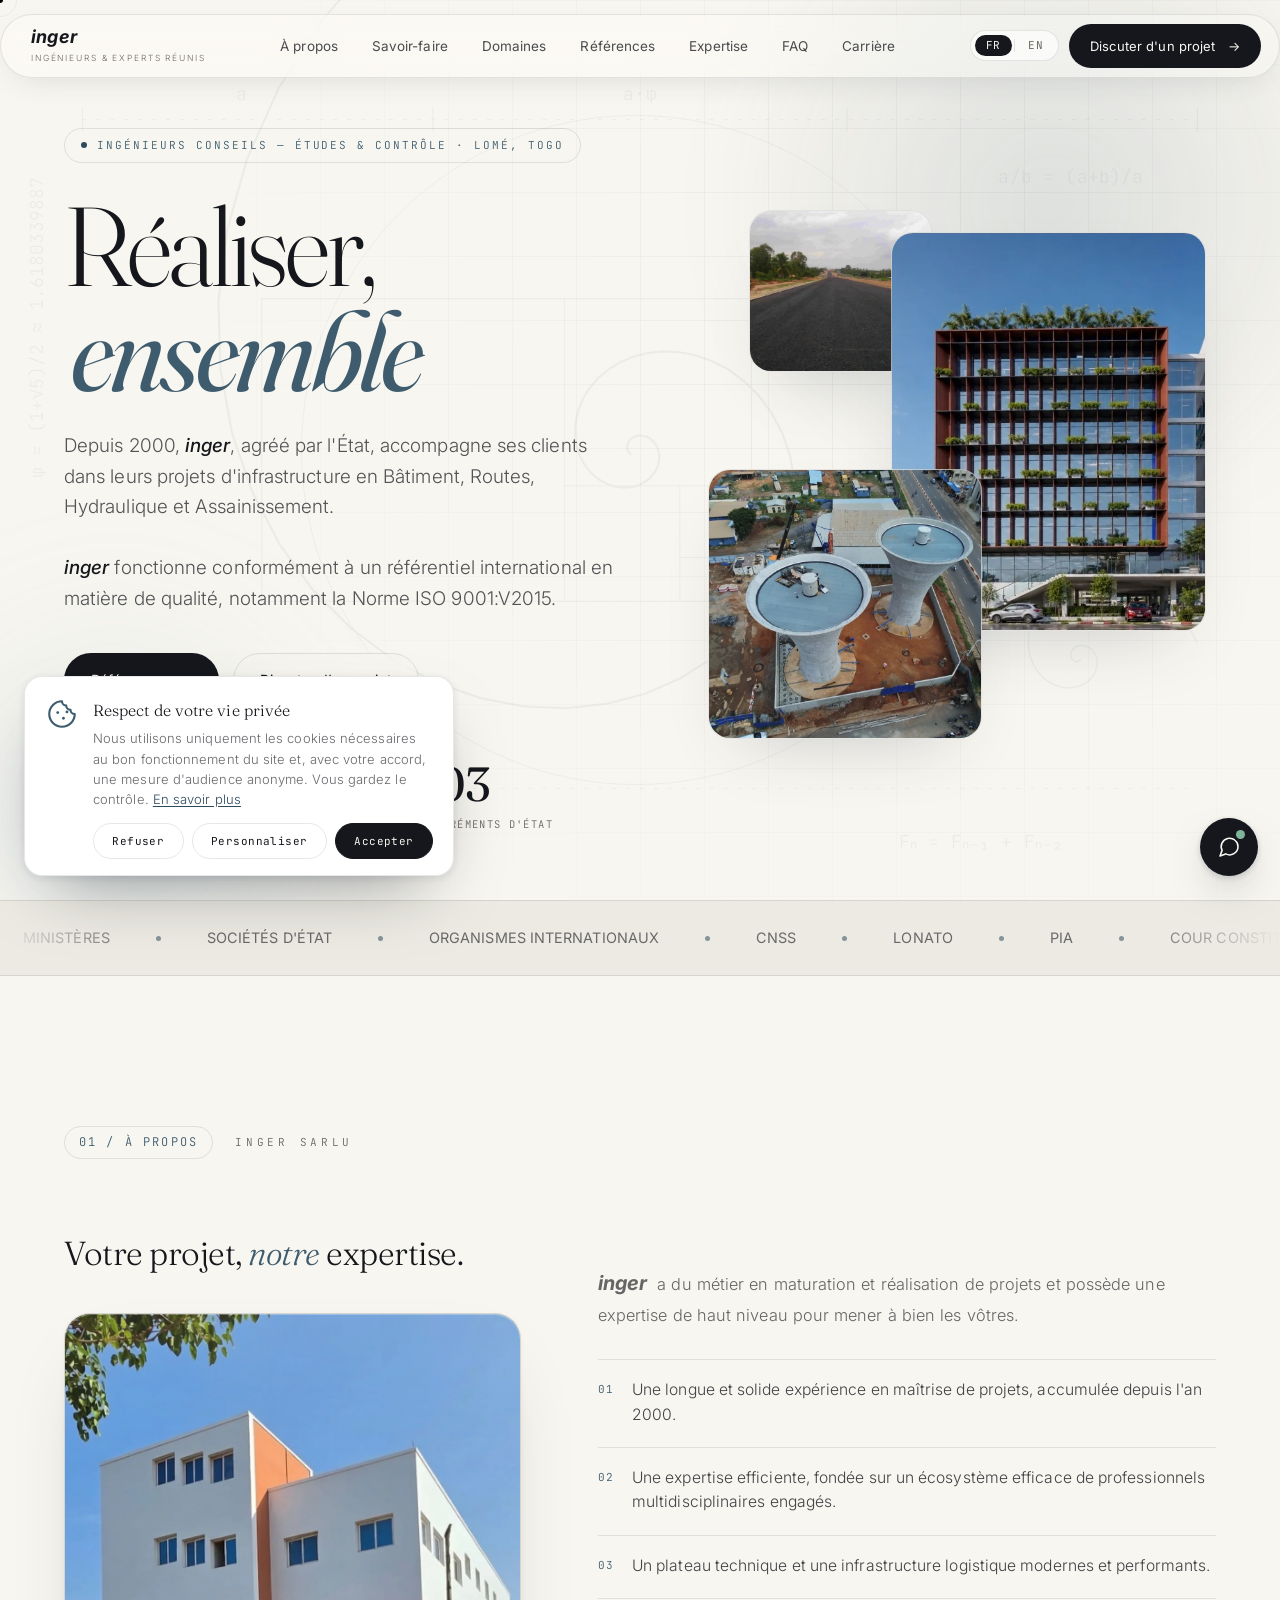
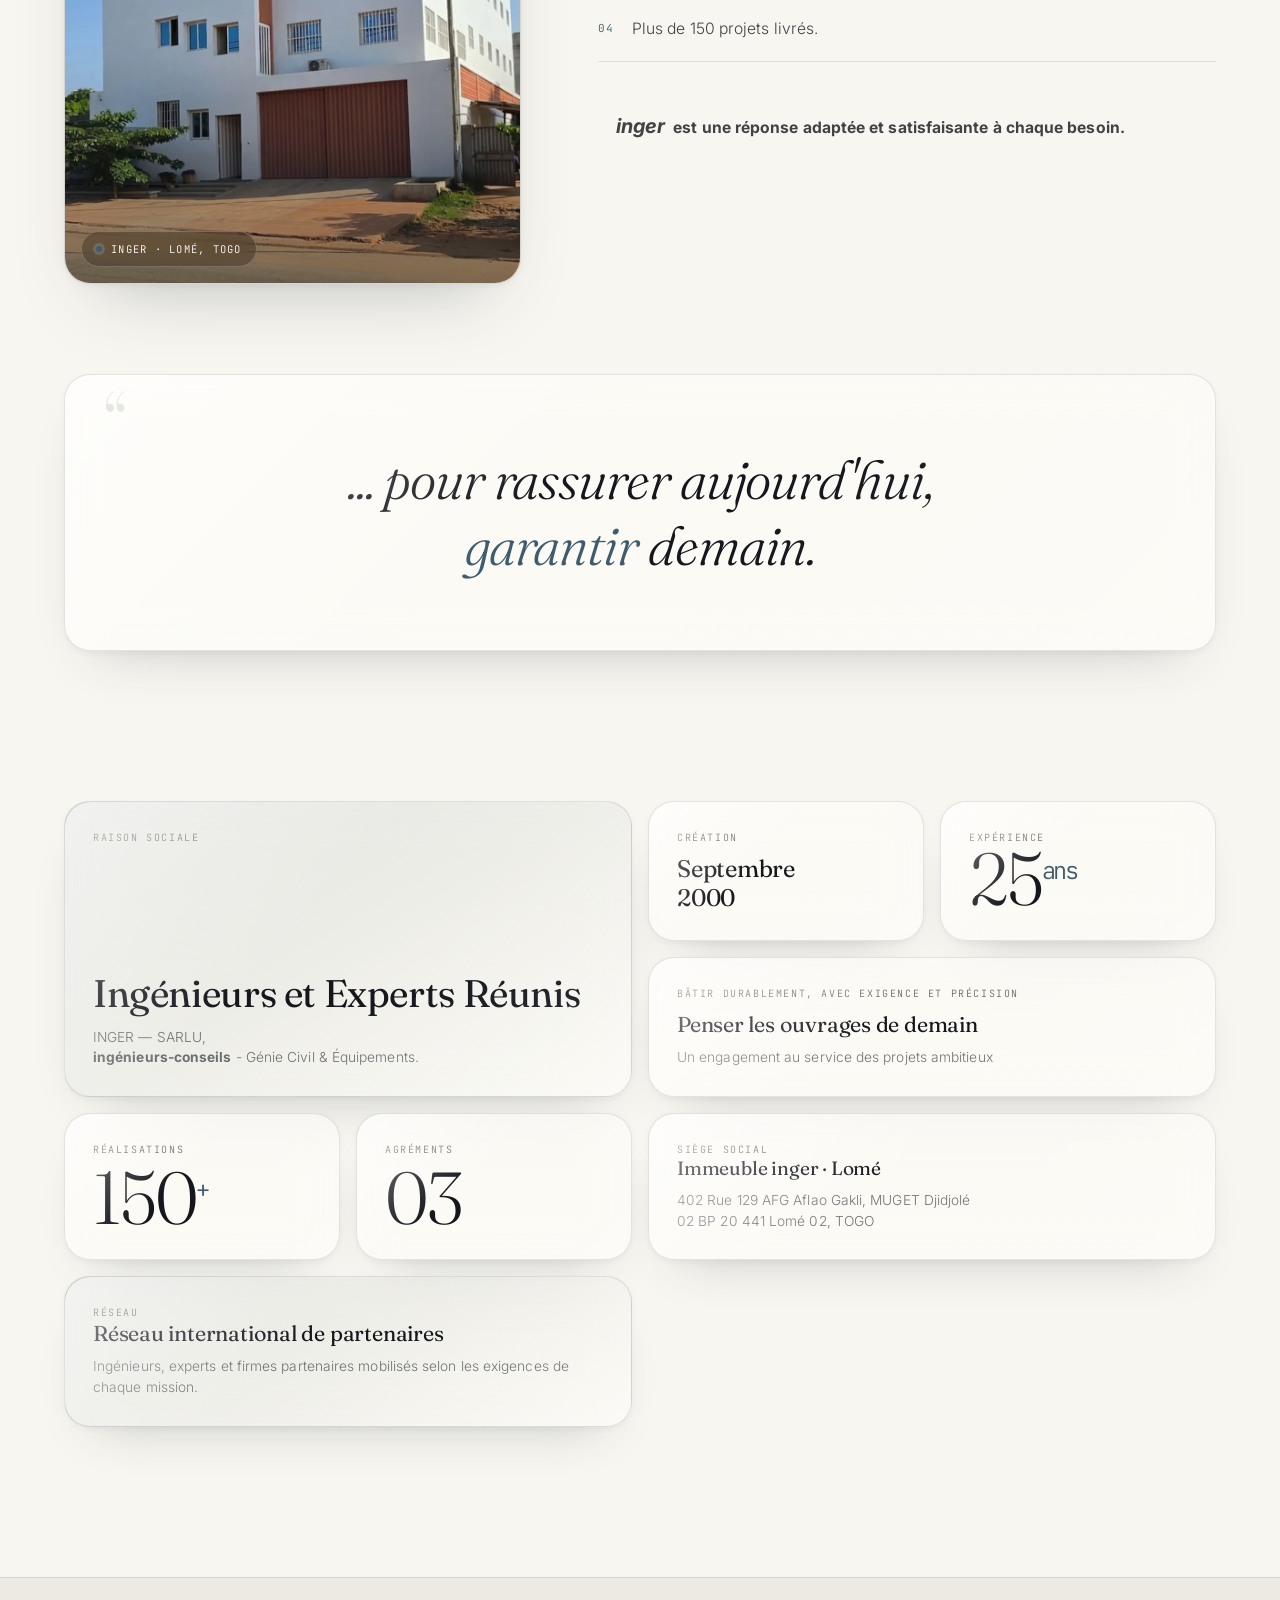
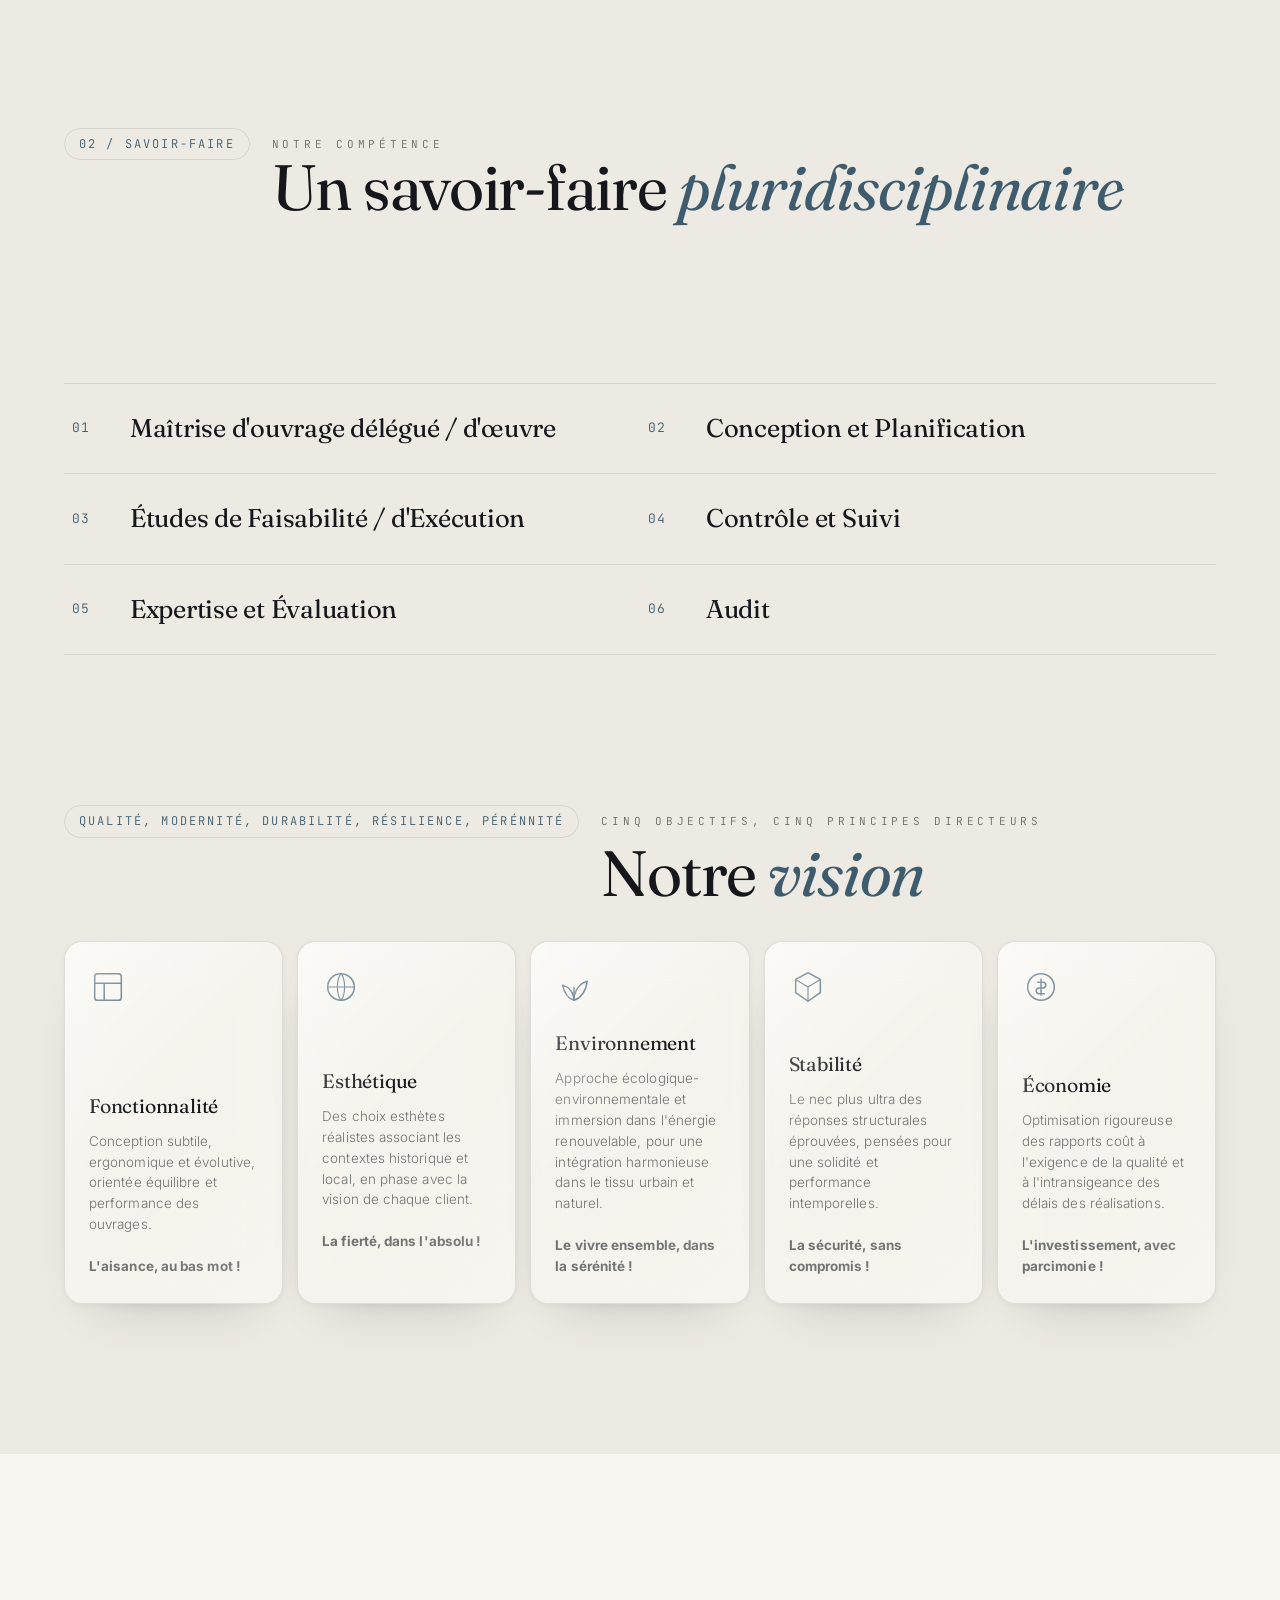
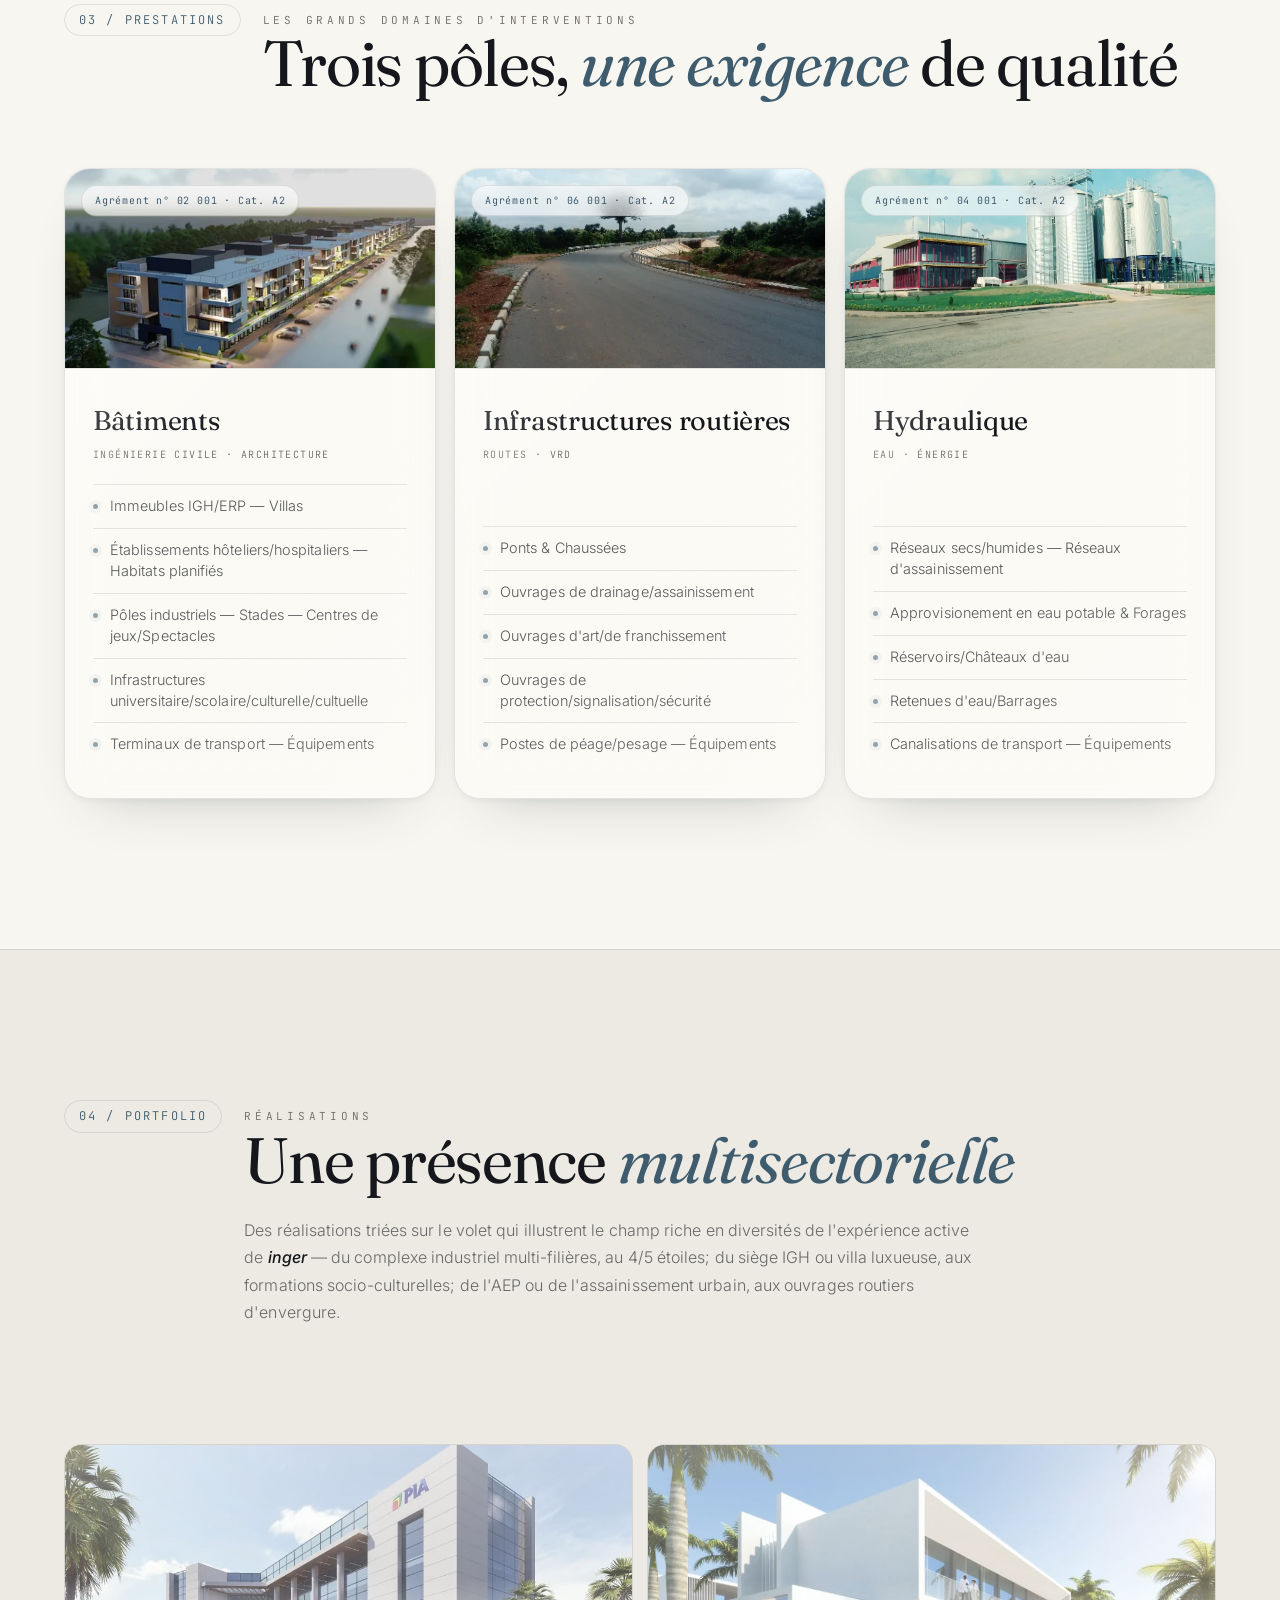
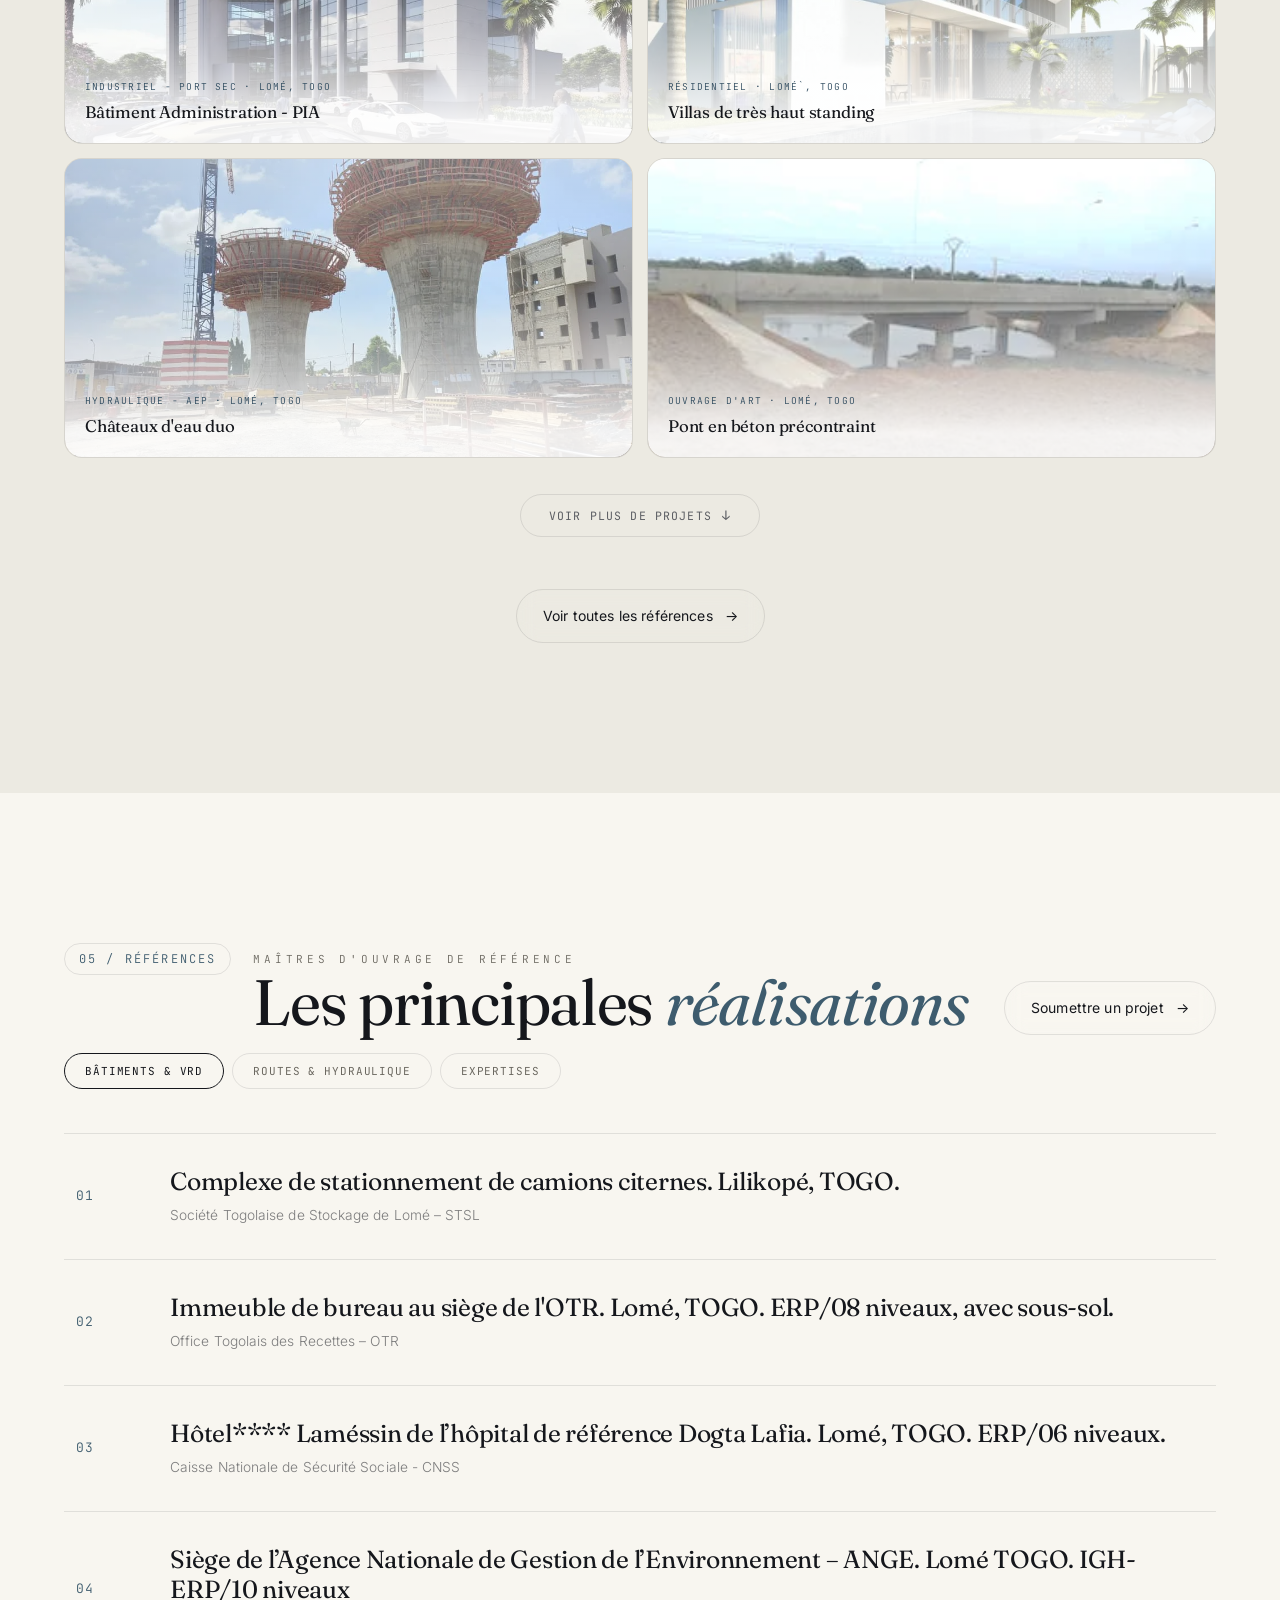
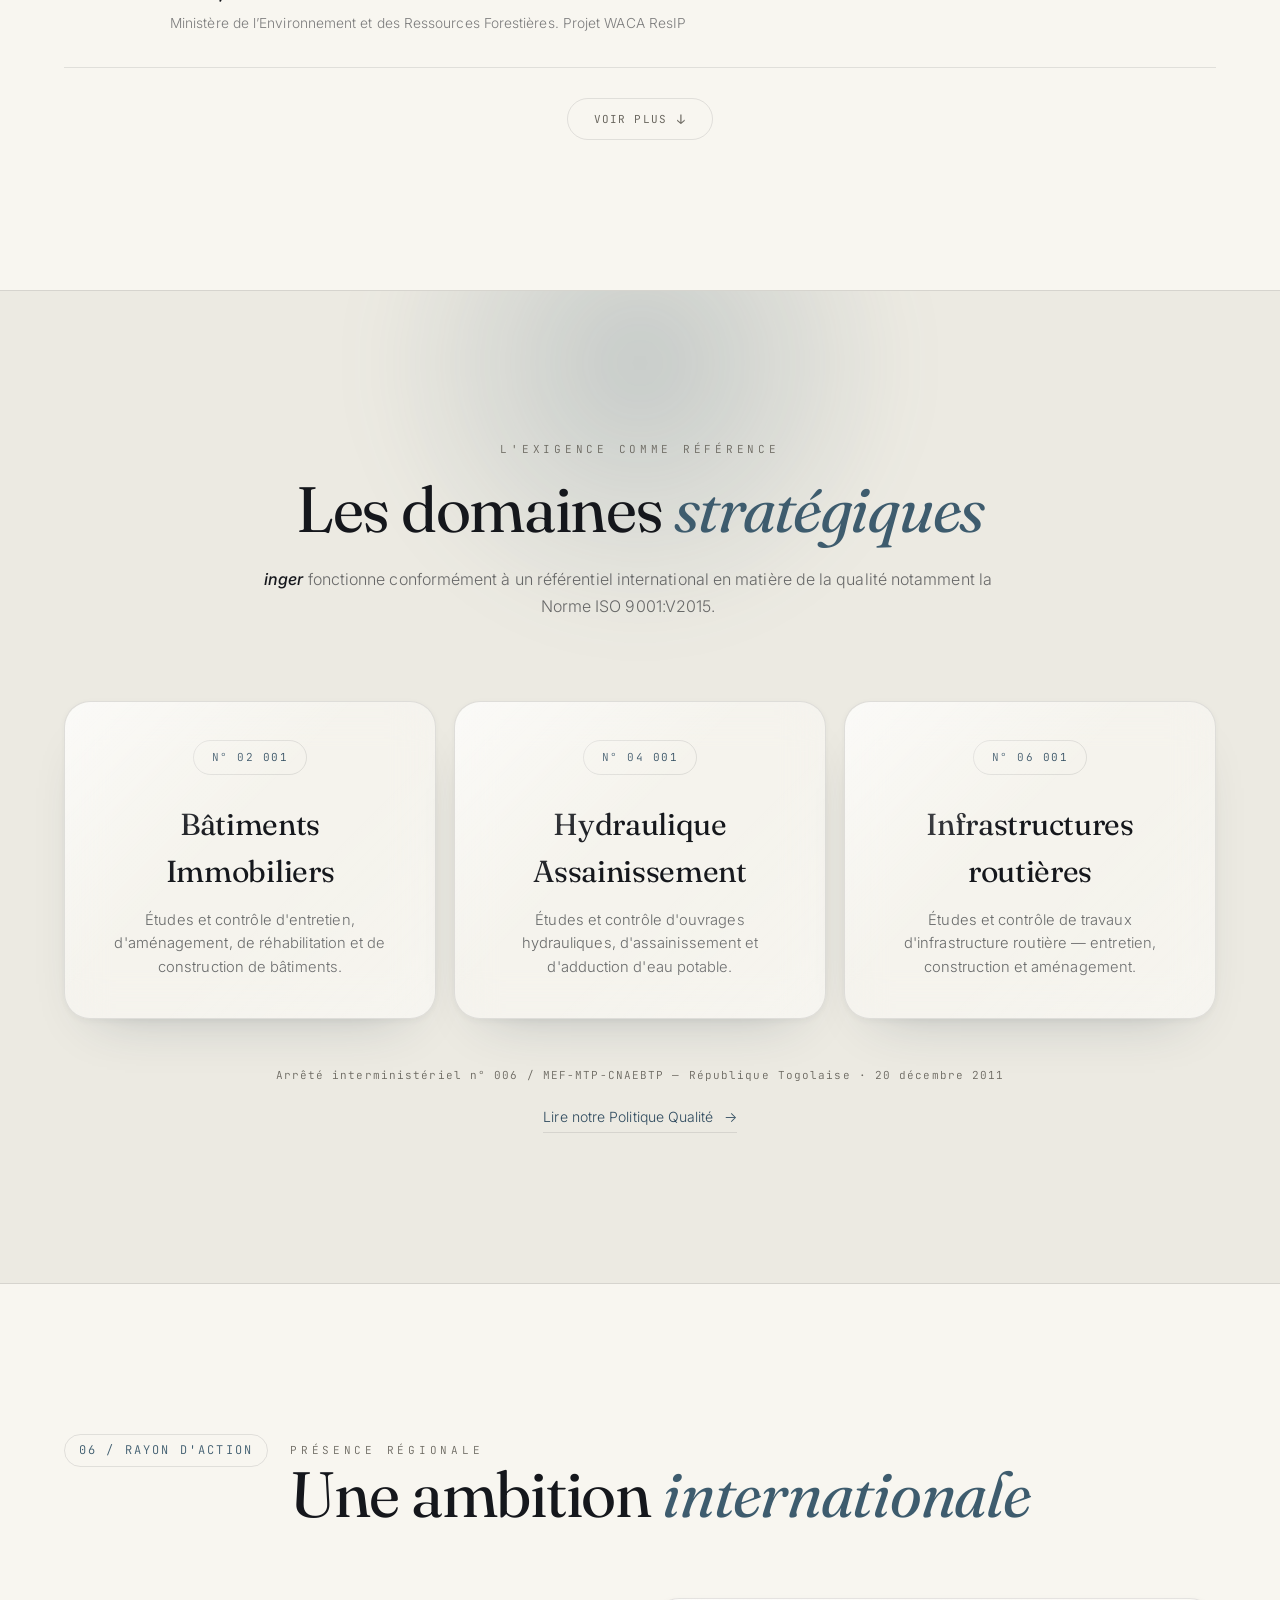
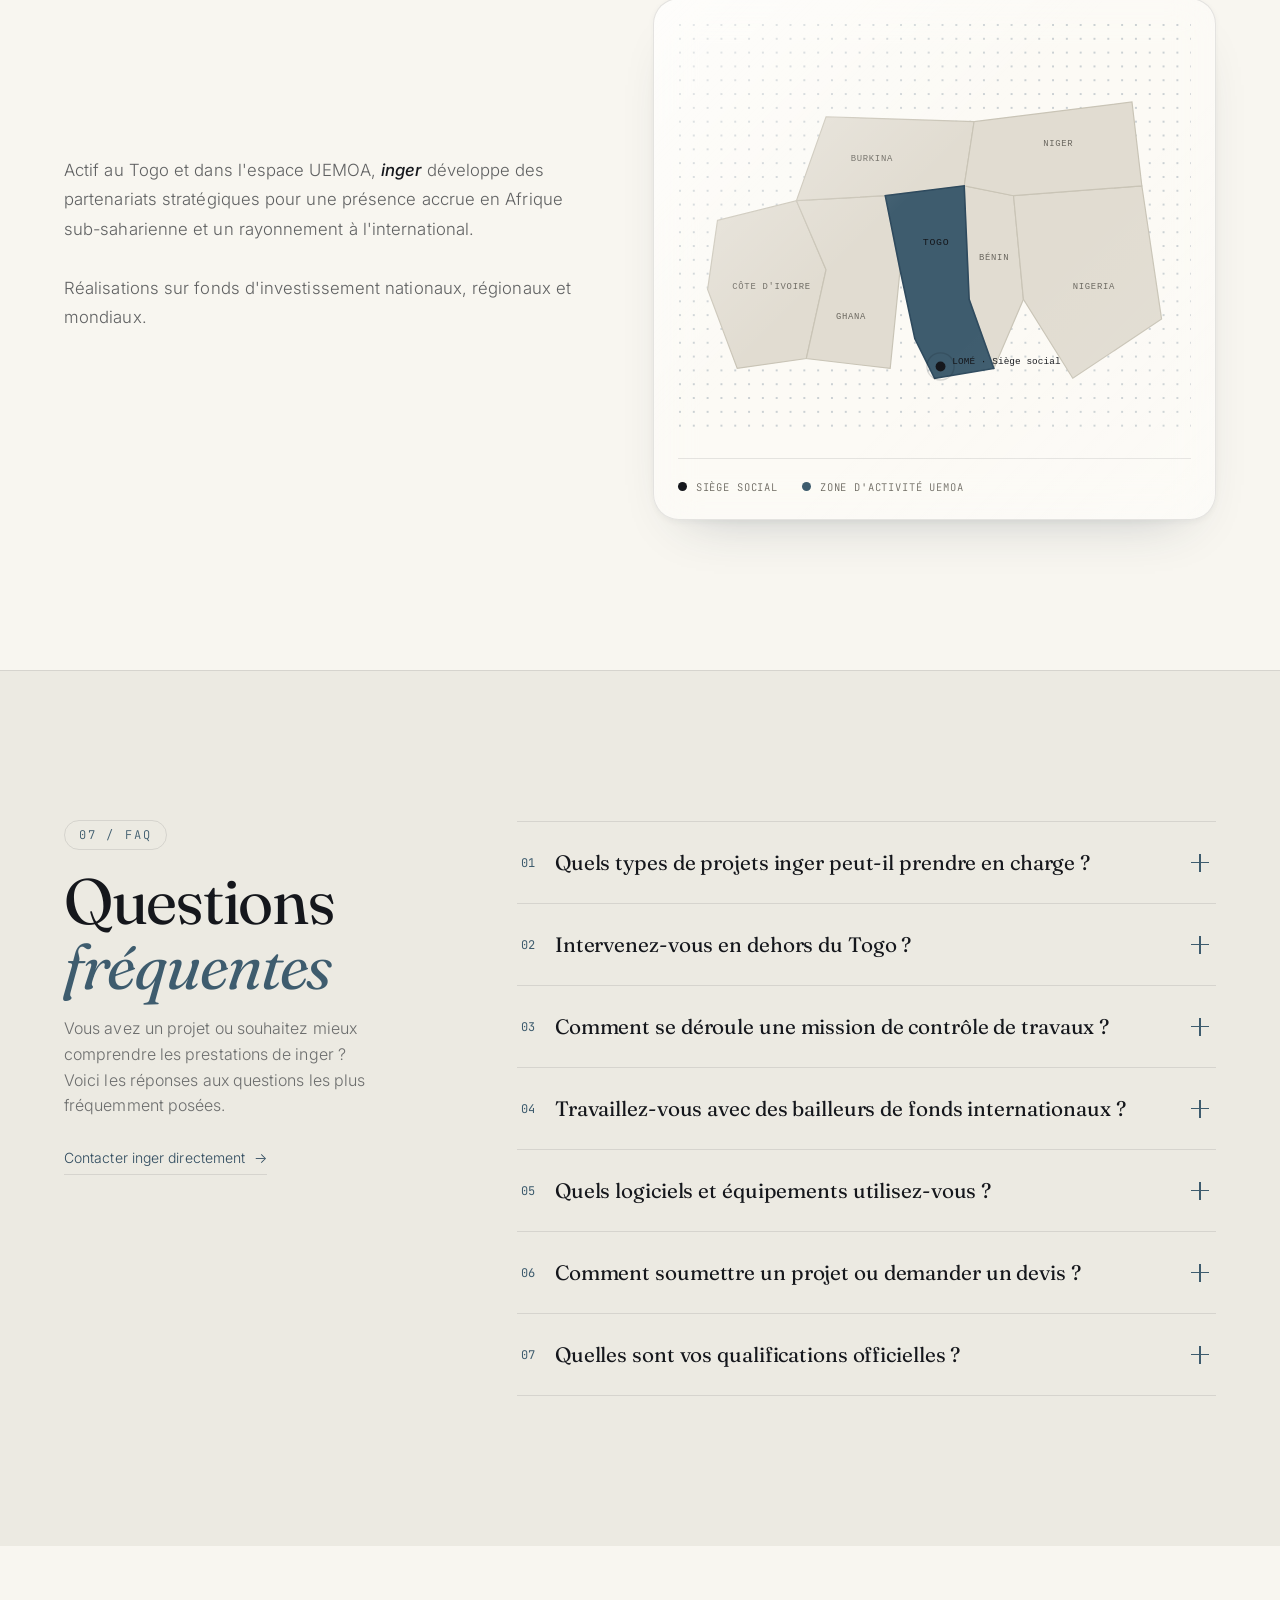
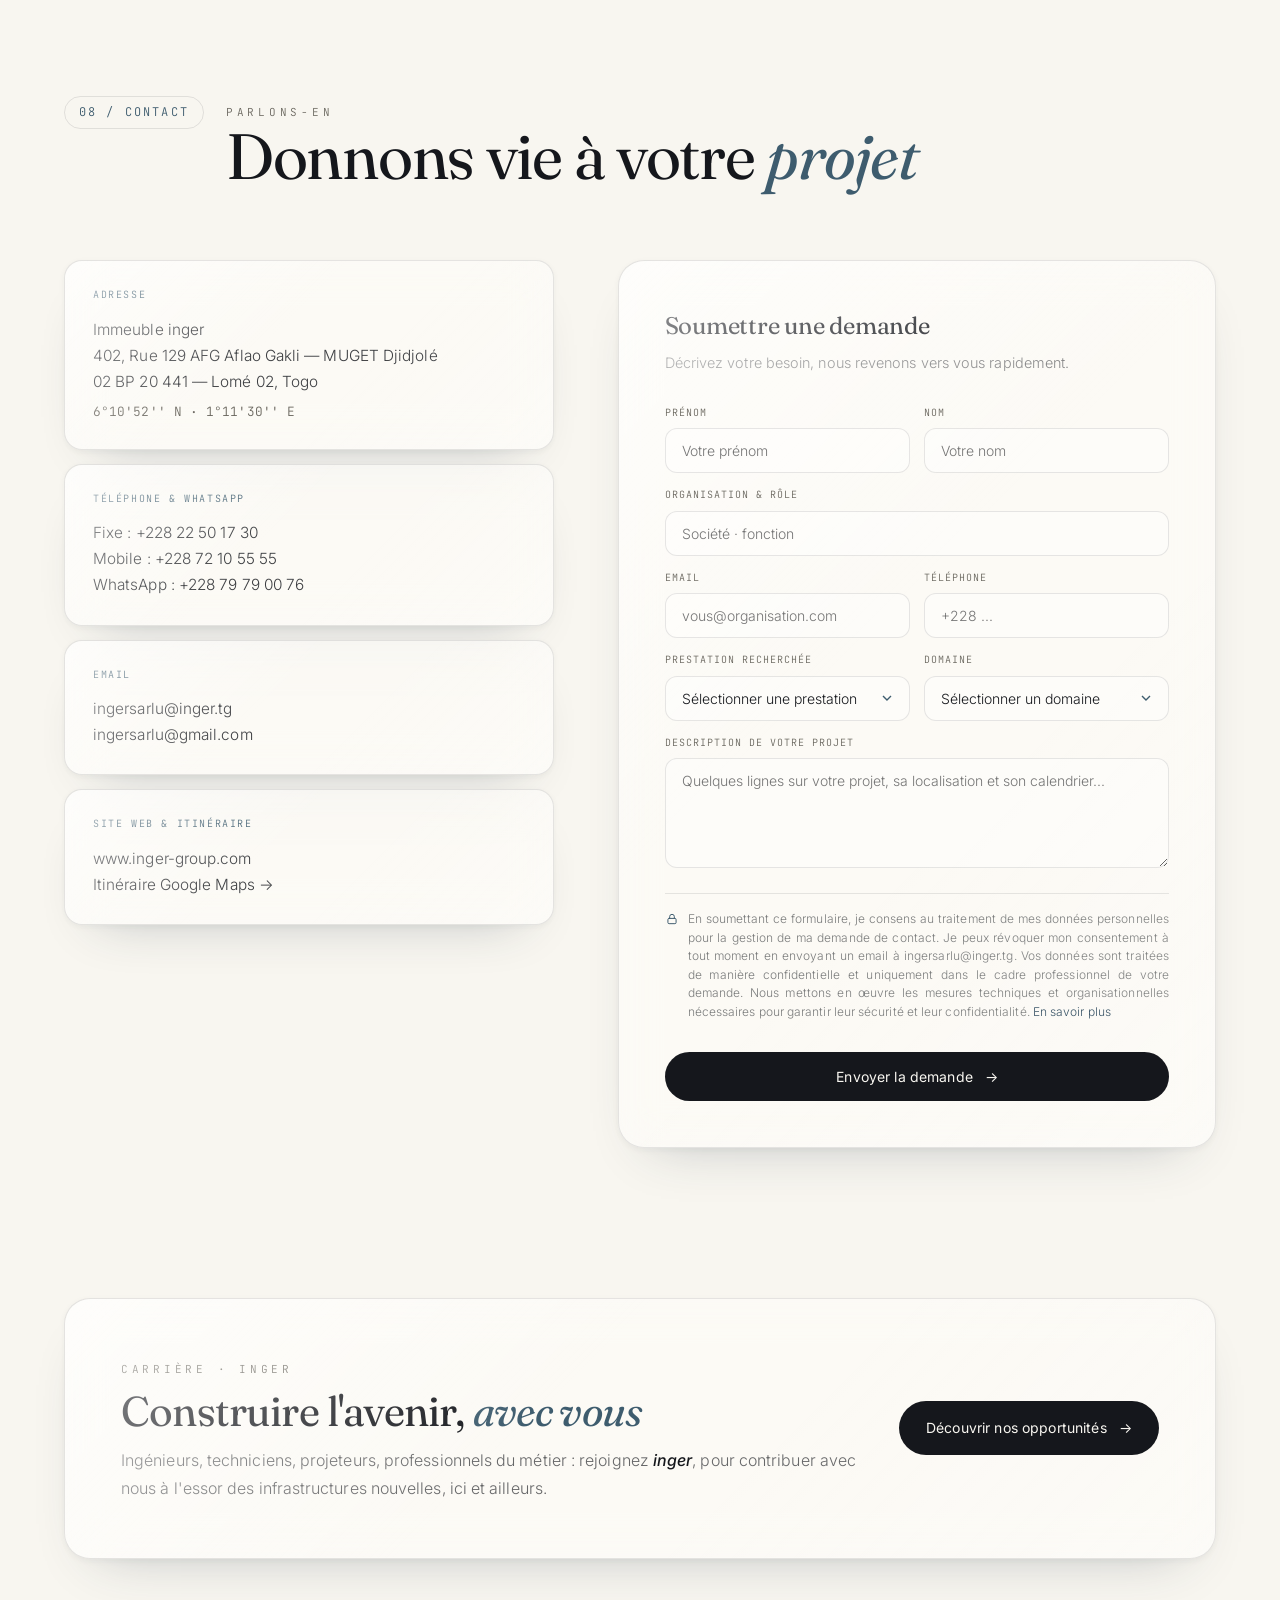
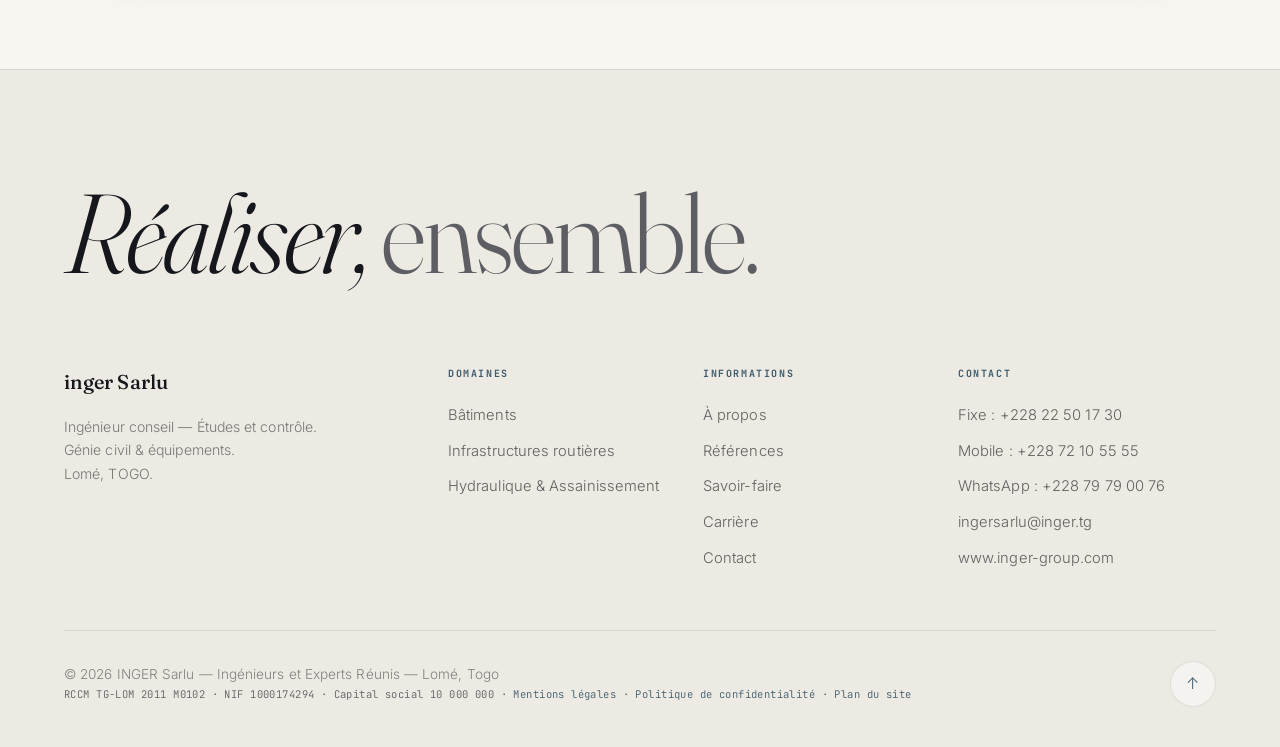
==== commit c5949135: "Add files via upload" ====
--- a/index.html
+++ b/index.html
@@ -1897,7 +1897,7 @@
 
         <div class="faq-item">
           <button class="faq-q"><span class="qn">07</span> Quelles sont vos qualifications officielles ? <span class="qi"></span></button>
-          <div class="faq-a"><div class="faq-a-in"><strong style="font-weight:500;color:var(--ink)"><i>inger</i></strong> est agréé par l'État togolais en catégorie A2 sur trois domaines : Bâtiments (n° 02 001), Hydraulique & Assainissement (n° 04 001) et infrastructures routières (n° 06 001), conformément à l'arrêté interministériel n° 006 / MEF-MTP-CNAEBTP du 20 décembre 2011. <strong style="font-weight:500;color:var(--ink)"><i>inger</i></strong> fonctionne conformément à un référentiel international en matière de qualité, notamment la Norme ISO 9001:V2015.</div></div>
+          <div class="faq-a"><div class="faq-a-in"><strong style="font-weight:500;color:var(--ink)"><i>inger</i></strong> est agréé par l'État togolais en catégorie A2 sur trois domaines : Bâtiments (n° 02 001), Hydraulique & Assainissement (n° 04 001) et Infrastructures routières (n° 06 001), conformément à l'arrêté interministériel n° 006 / MEF-MTP-CNAEBTP du 20 décembre 2011. <strong style="font-weight:500;color:var(--ink)"><i>inger</i></strong> fonctionne conformément à un référentiel international en matière de qualité, notamment la Norme ISO 9001:V2015.</div></div>
         </div>
 
 
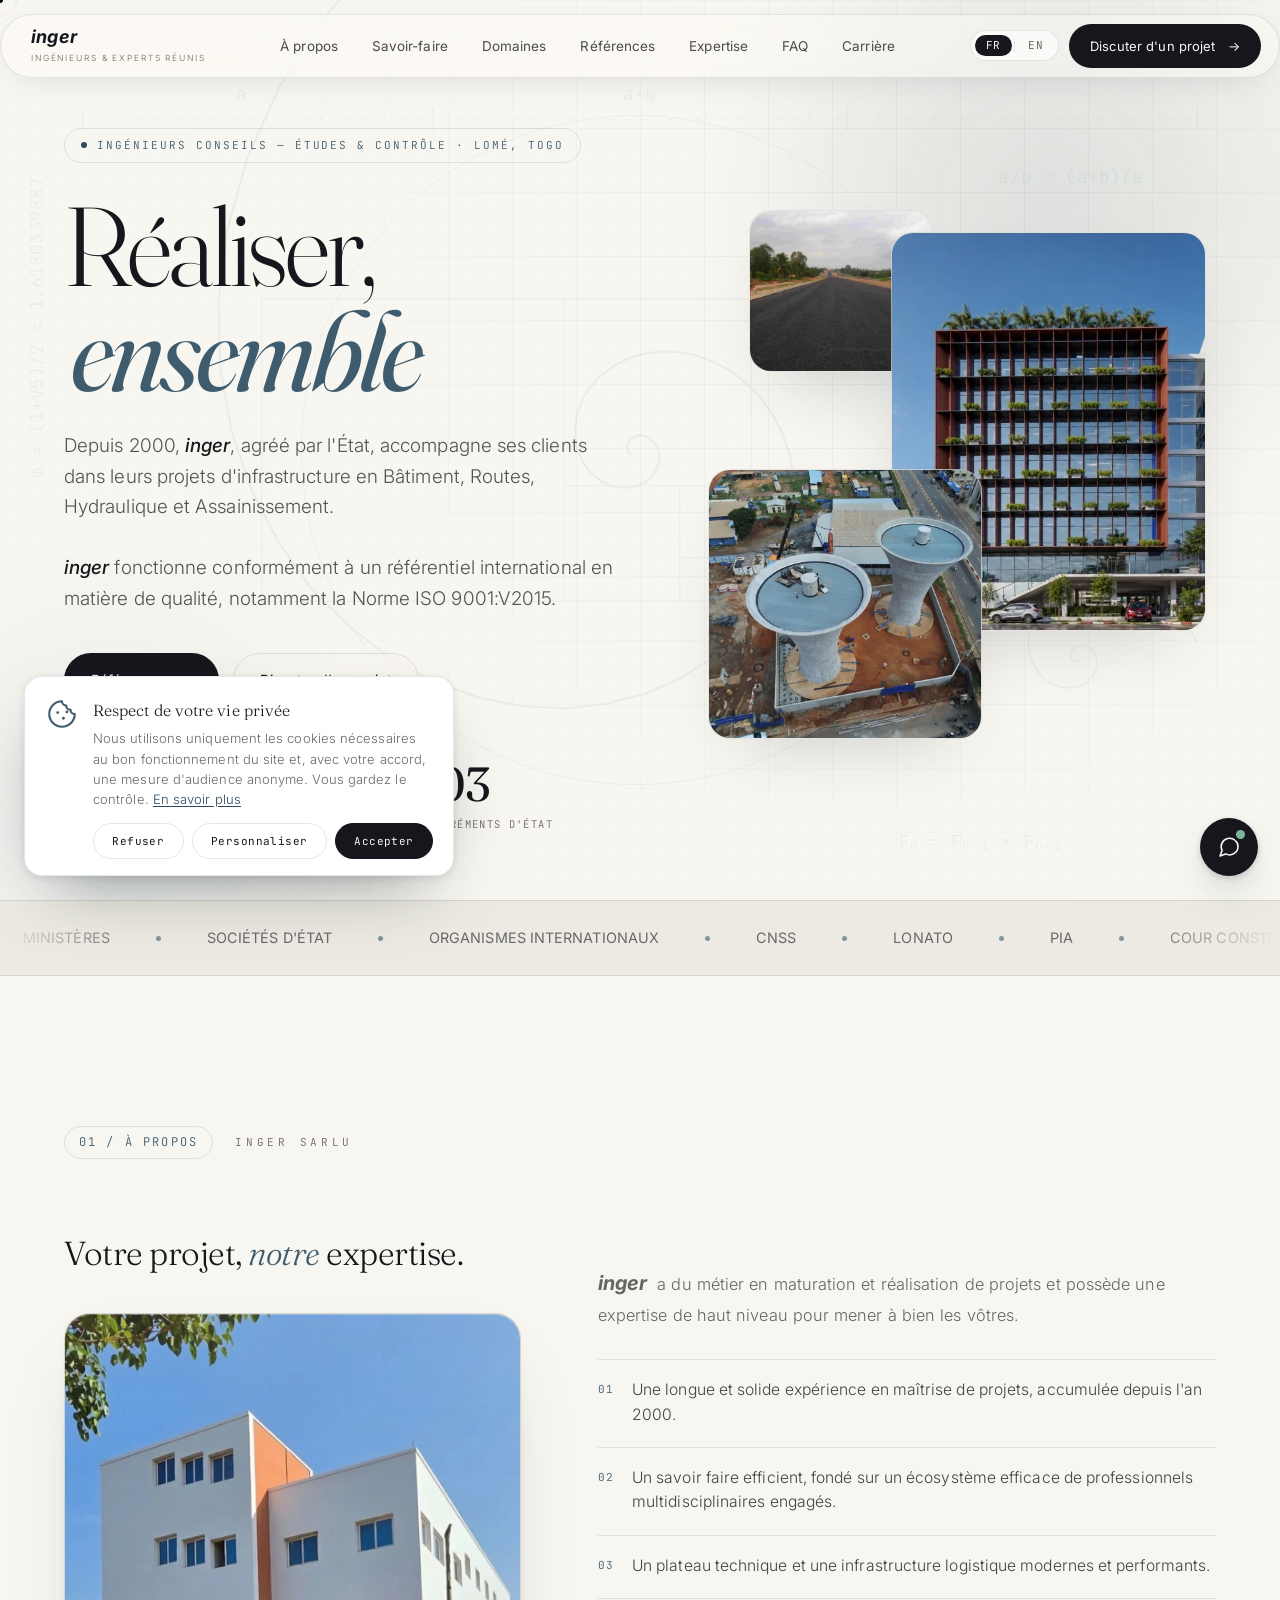
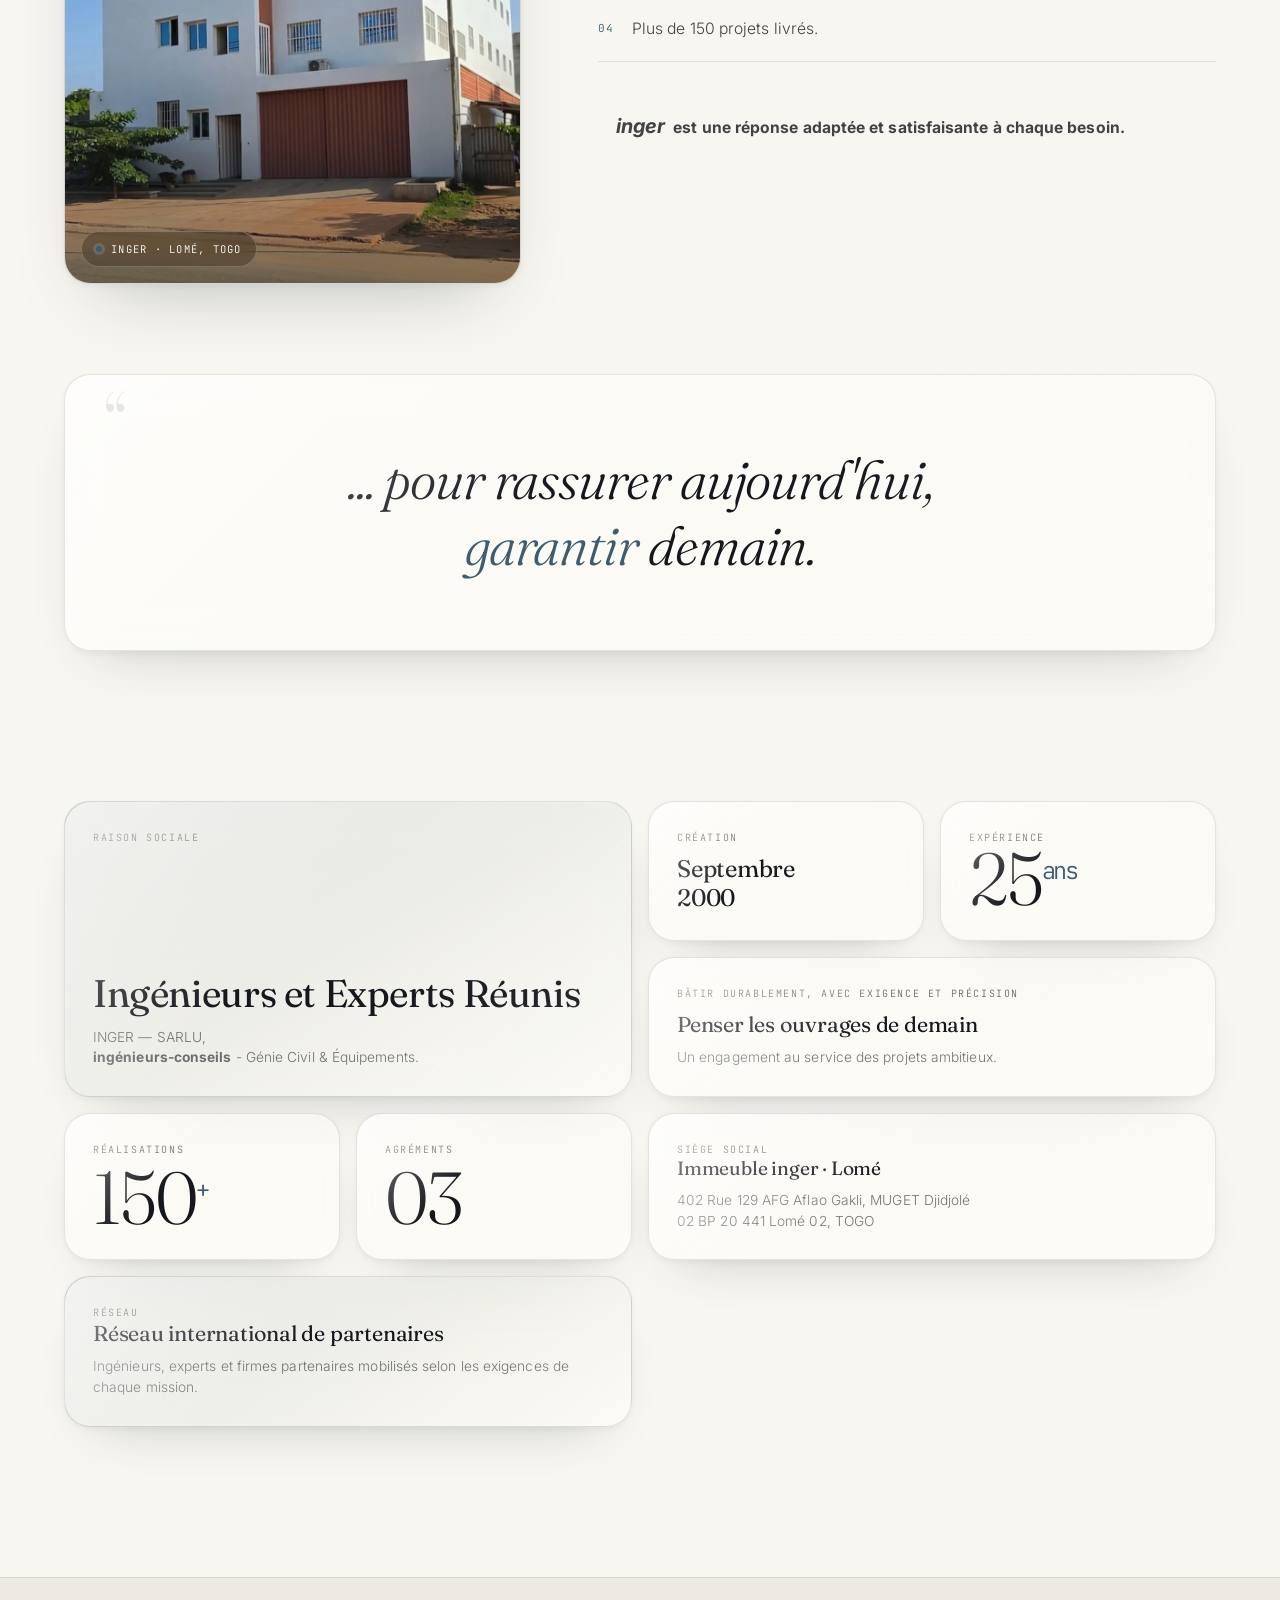
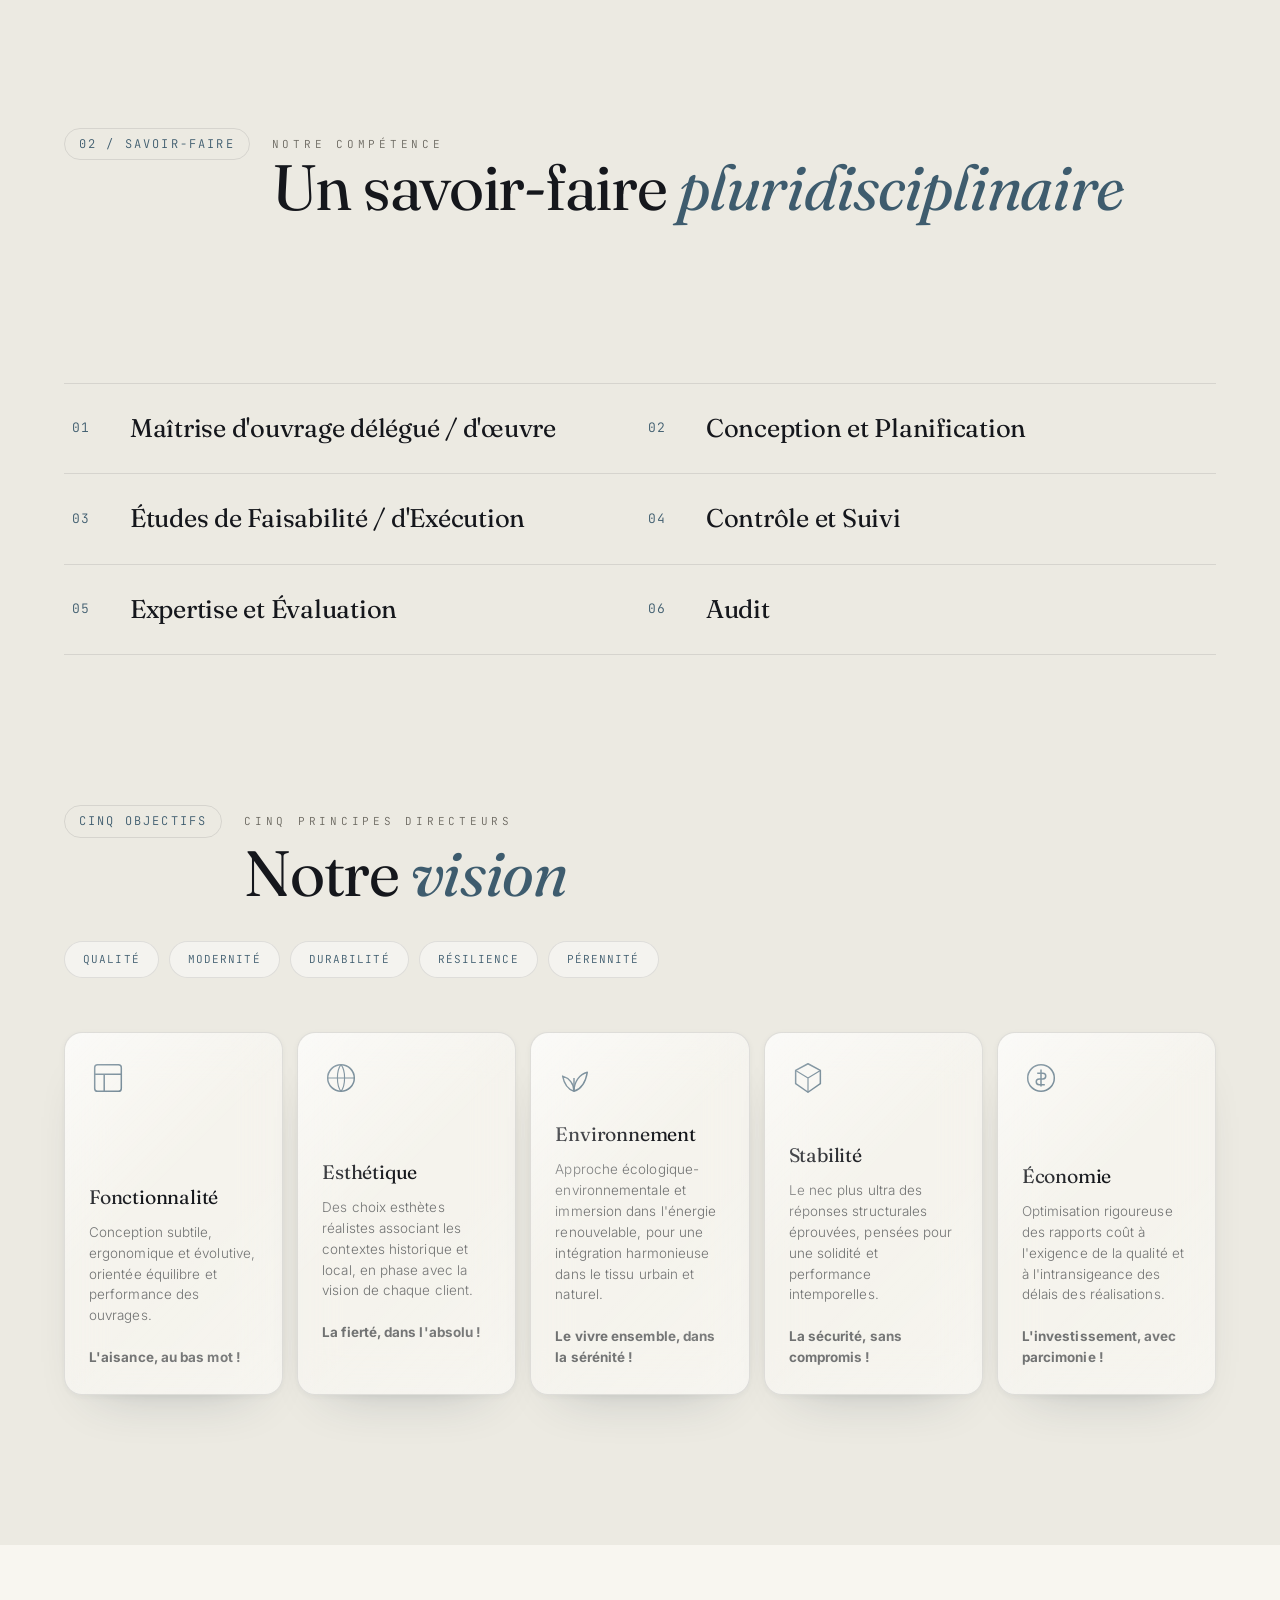
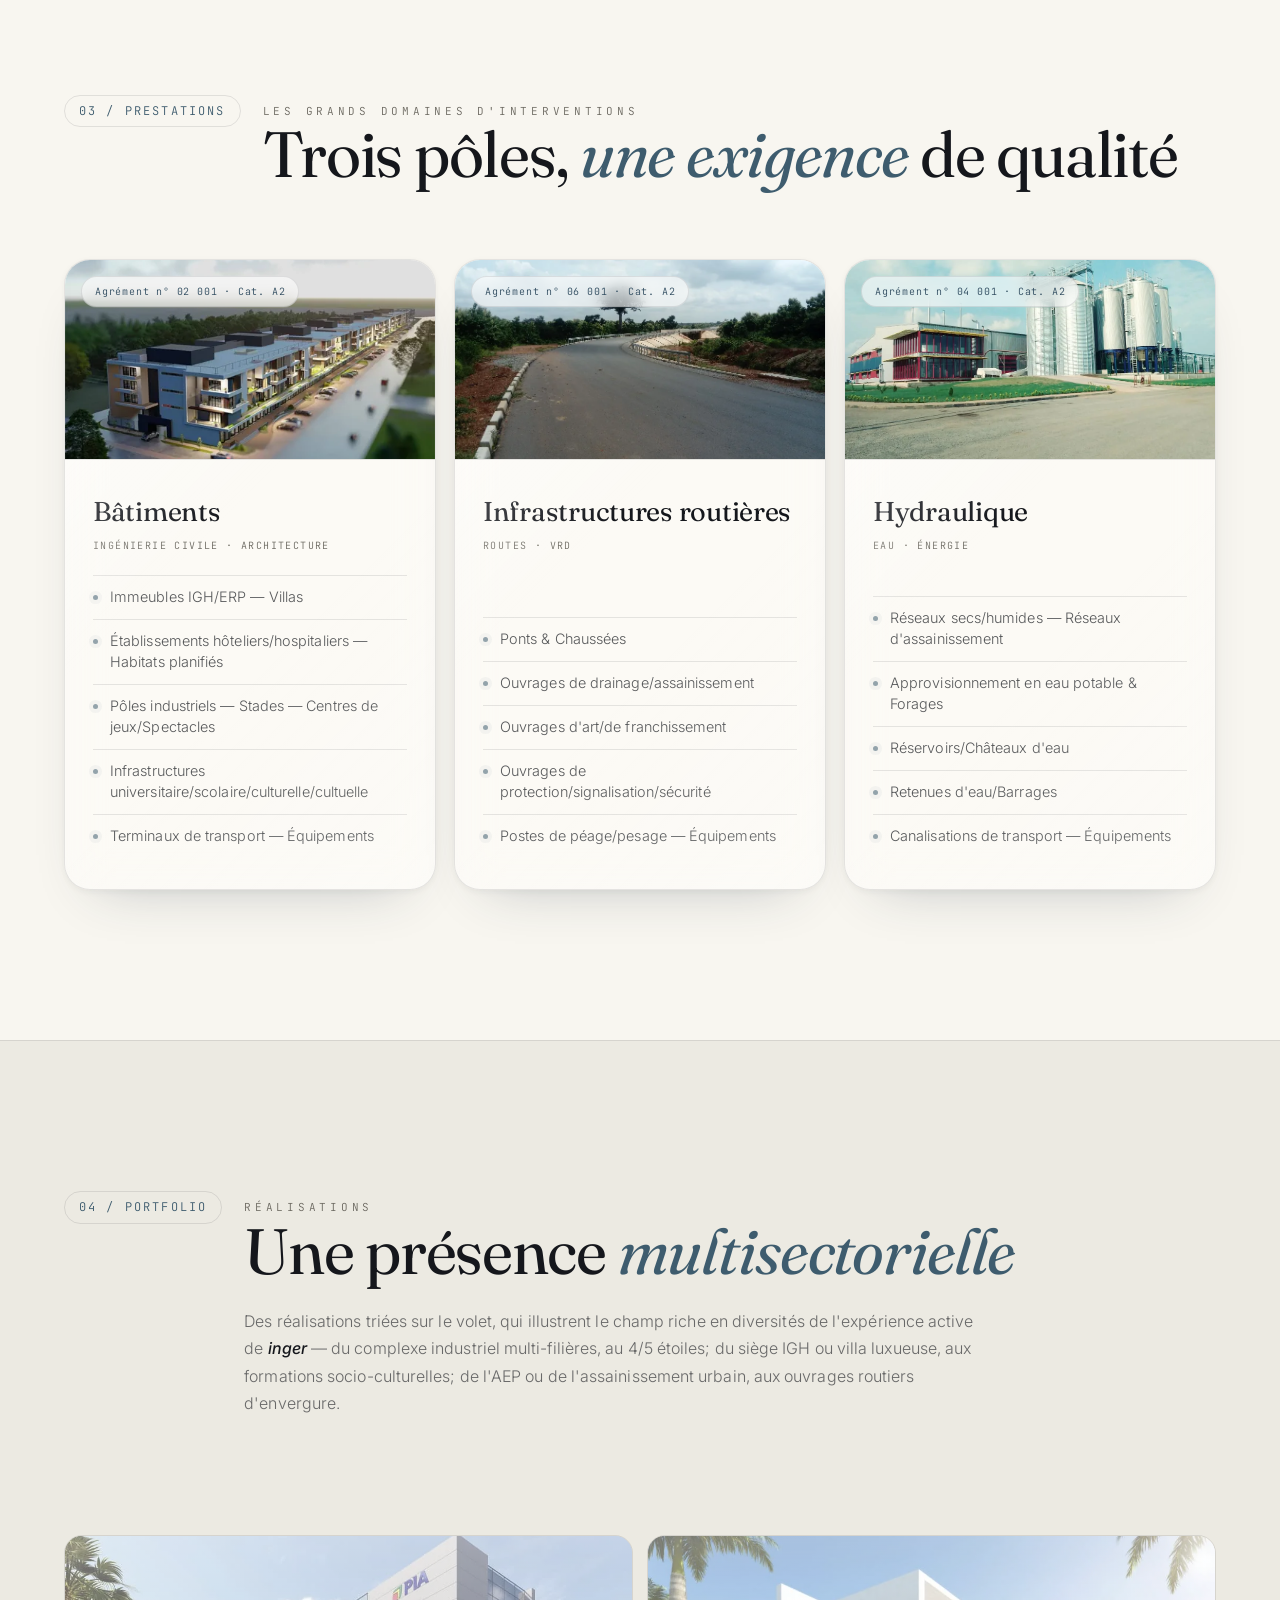
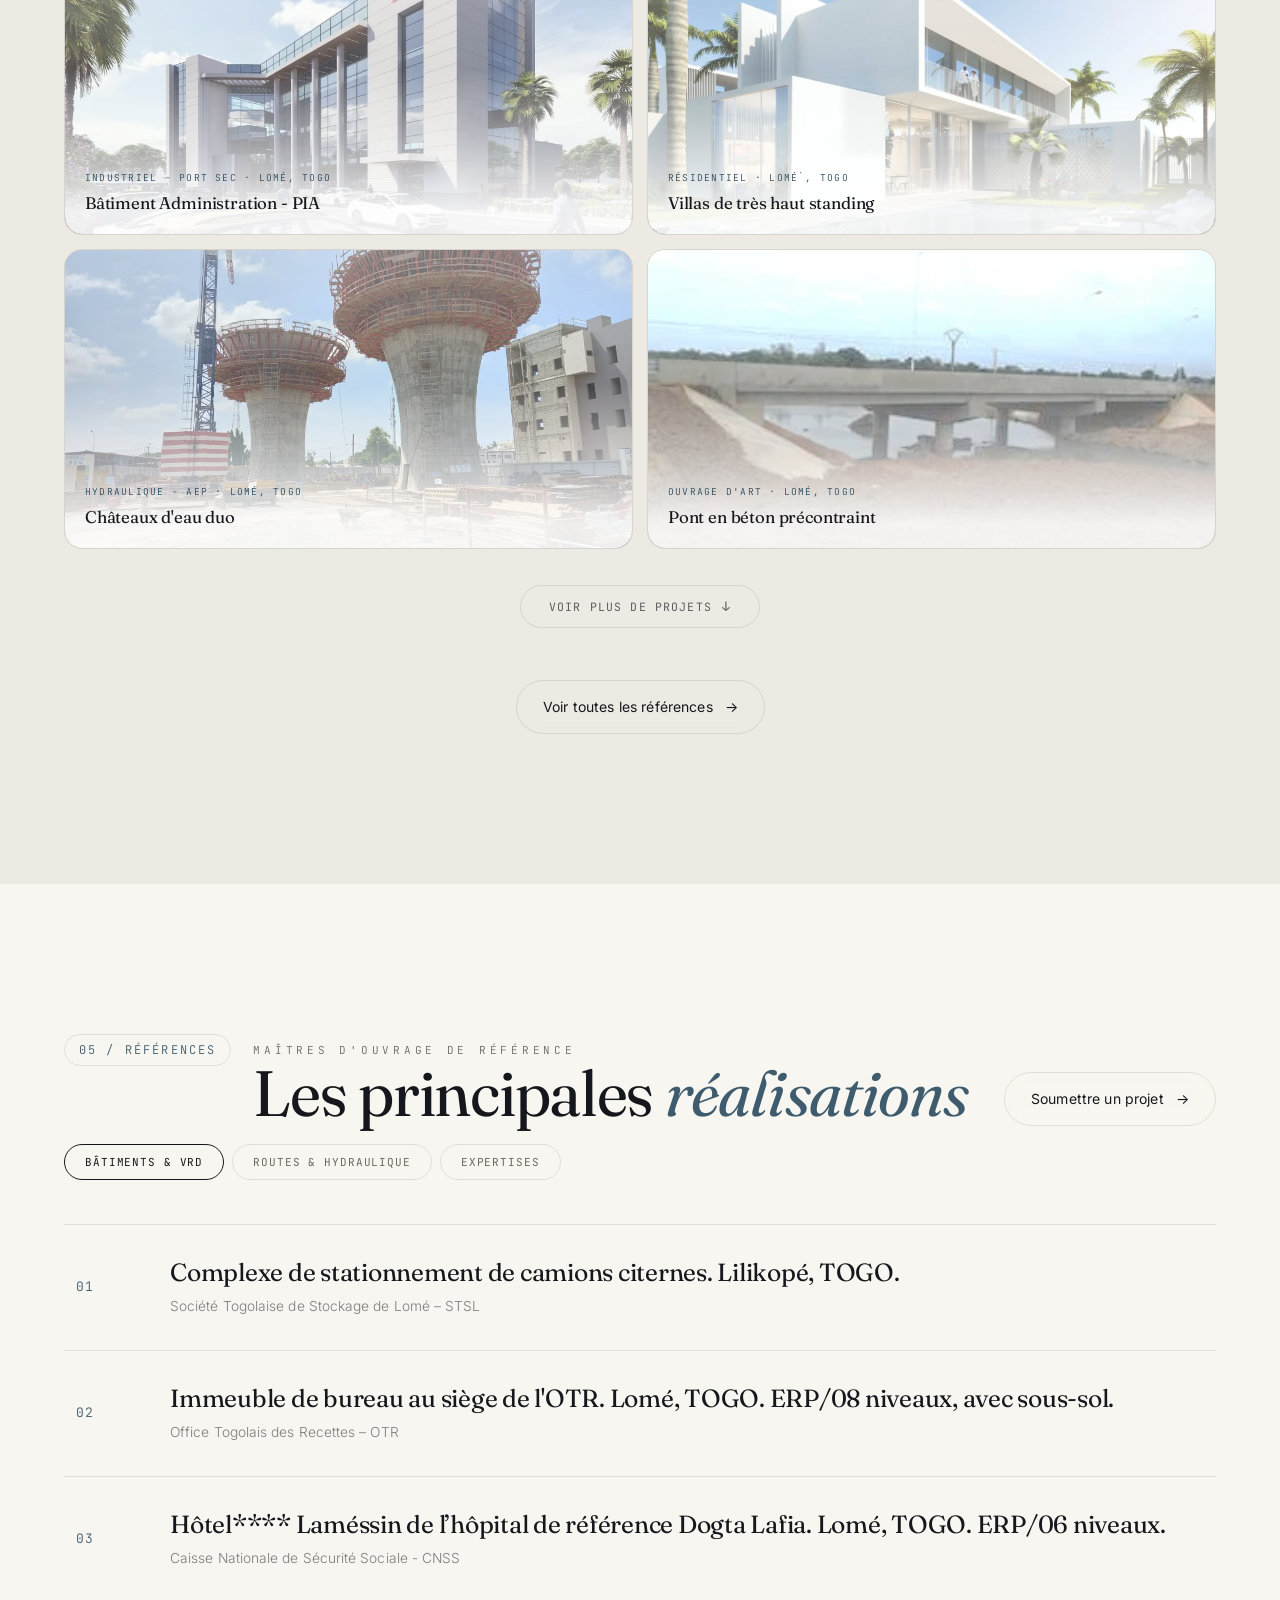
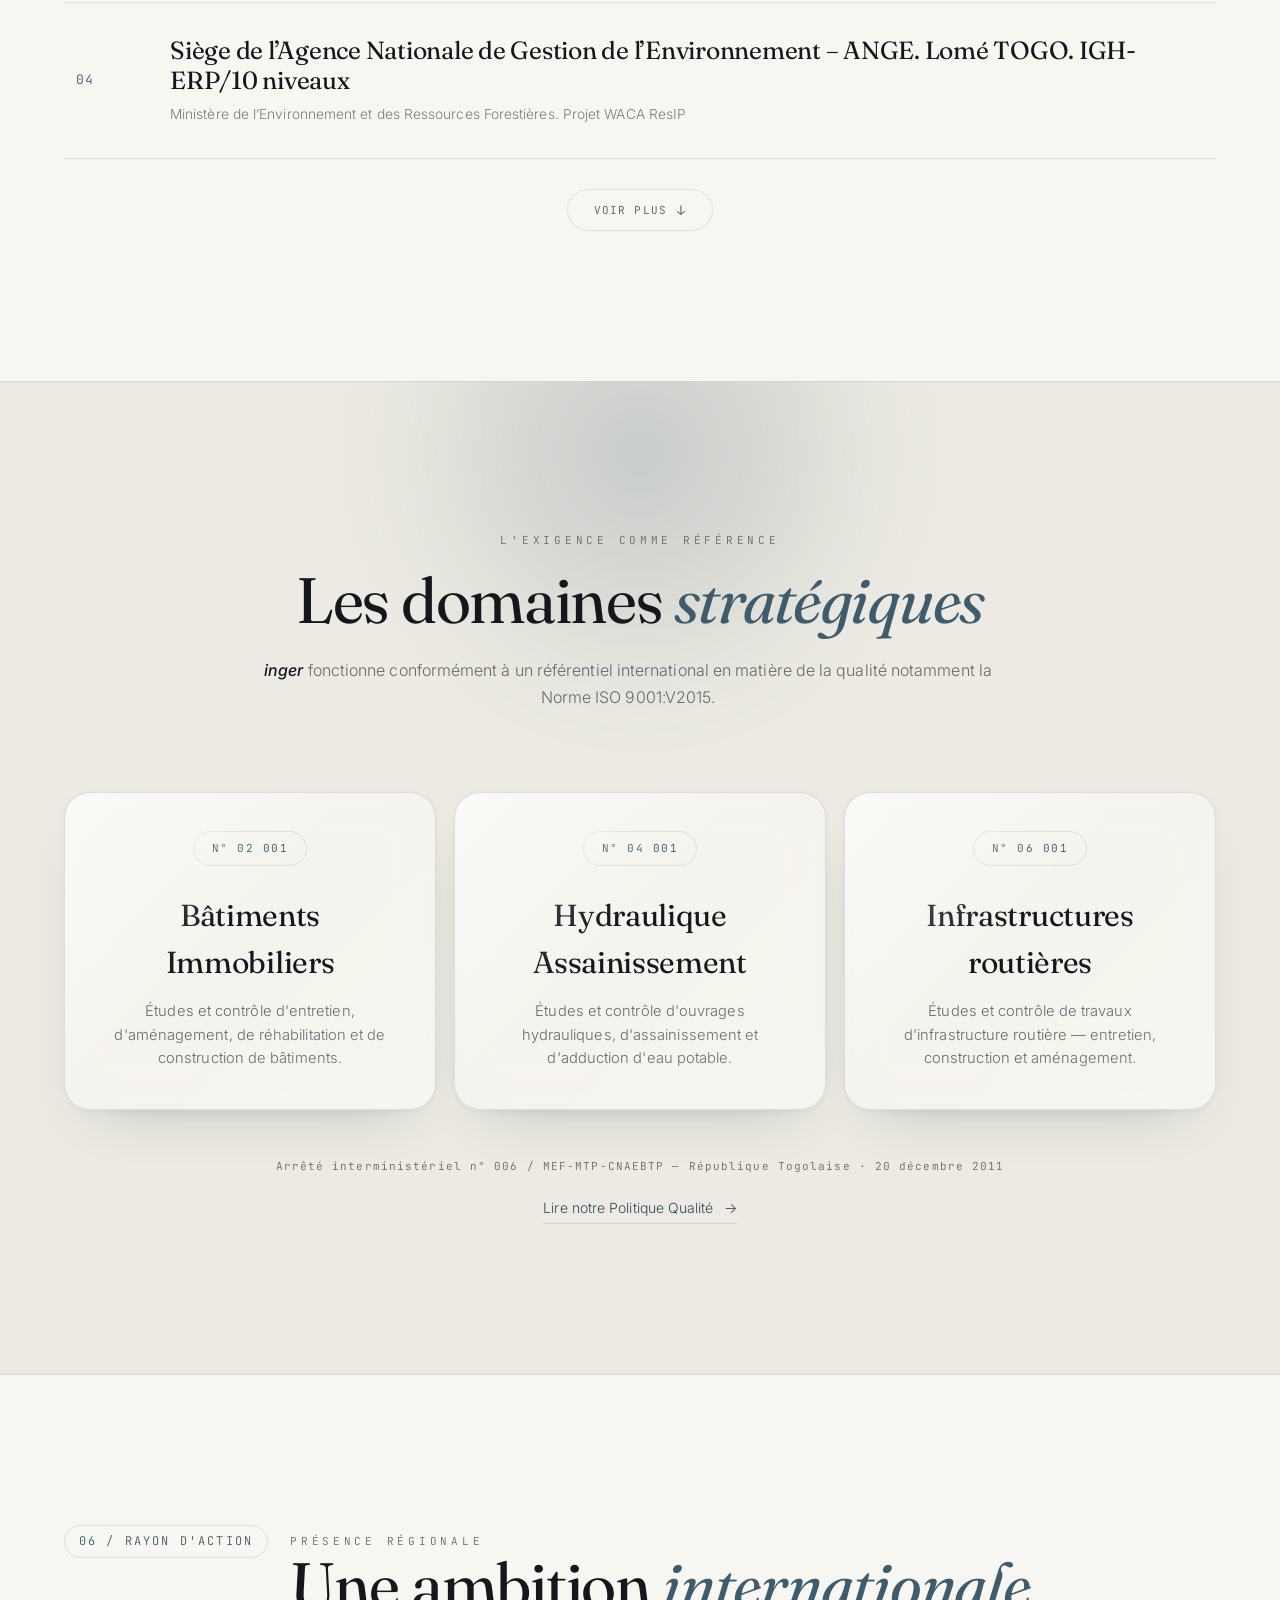
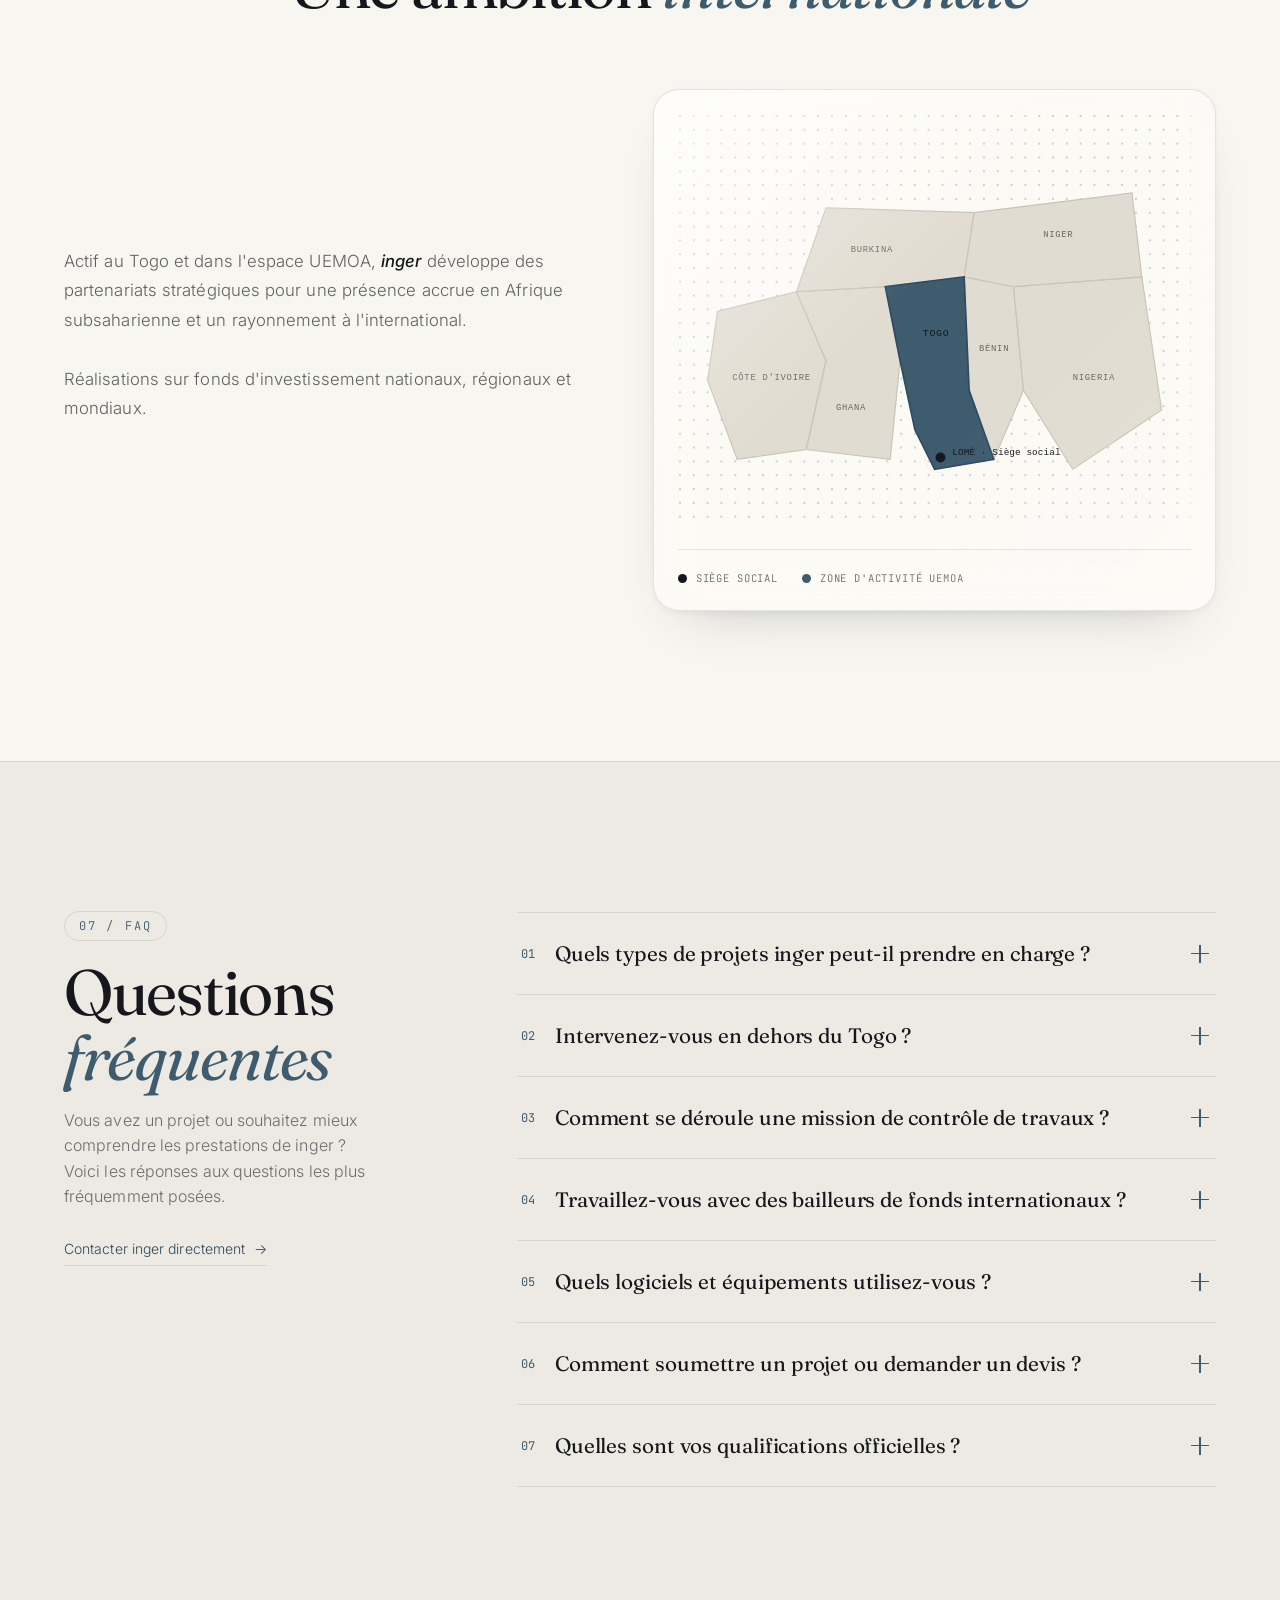
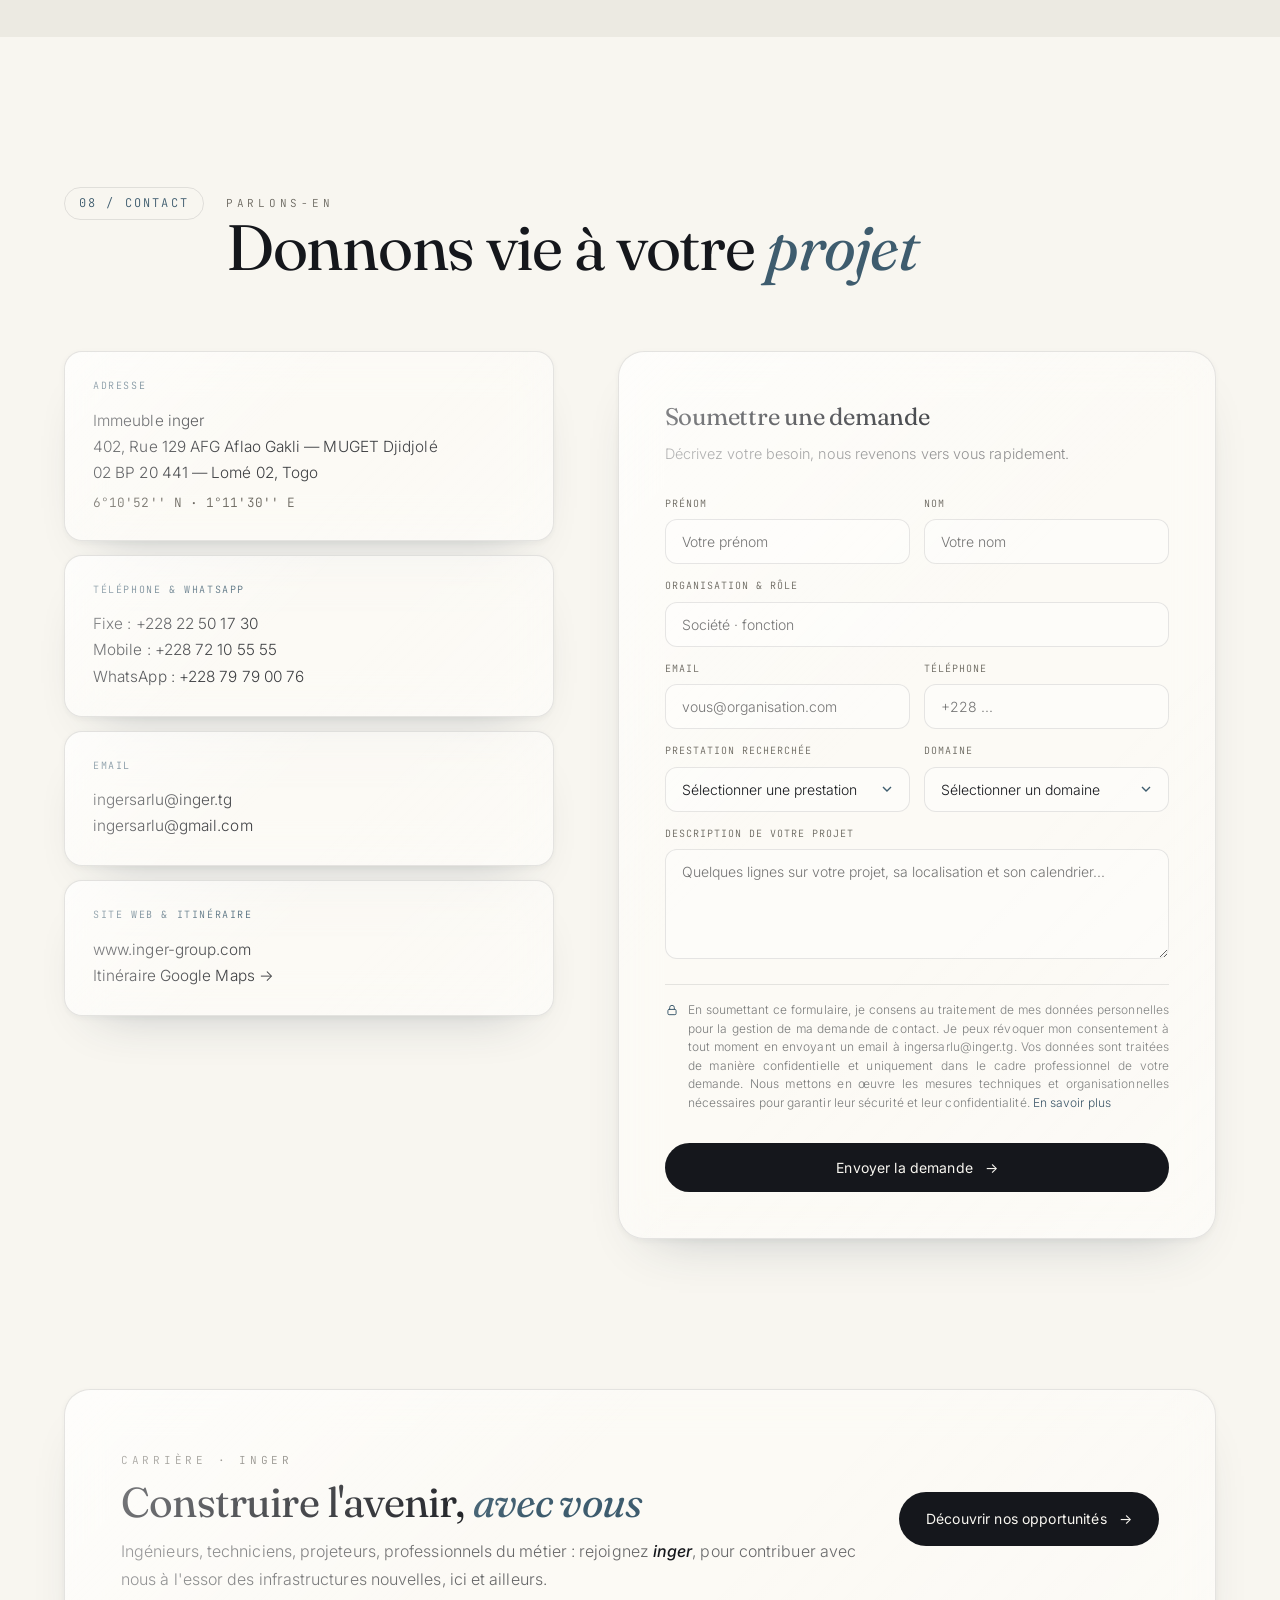
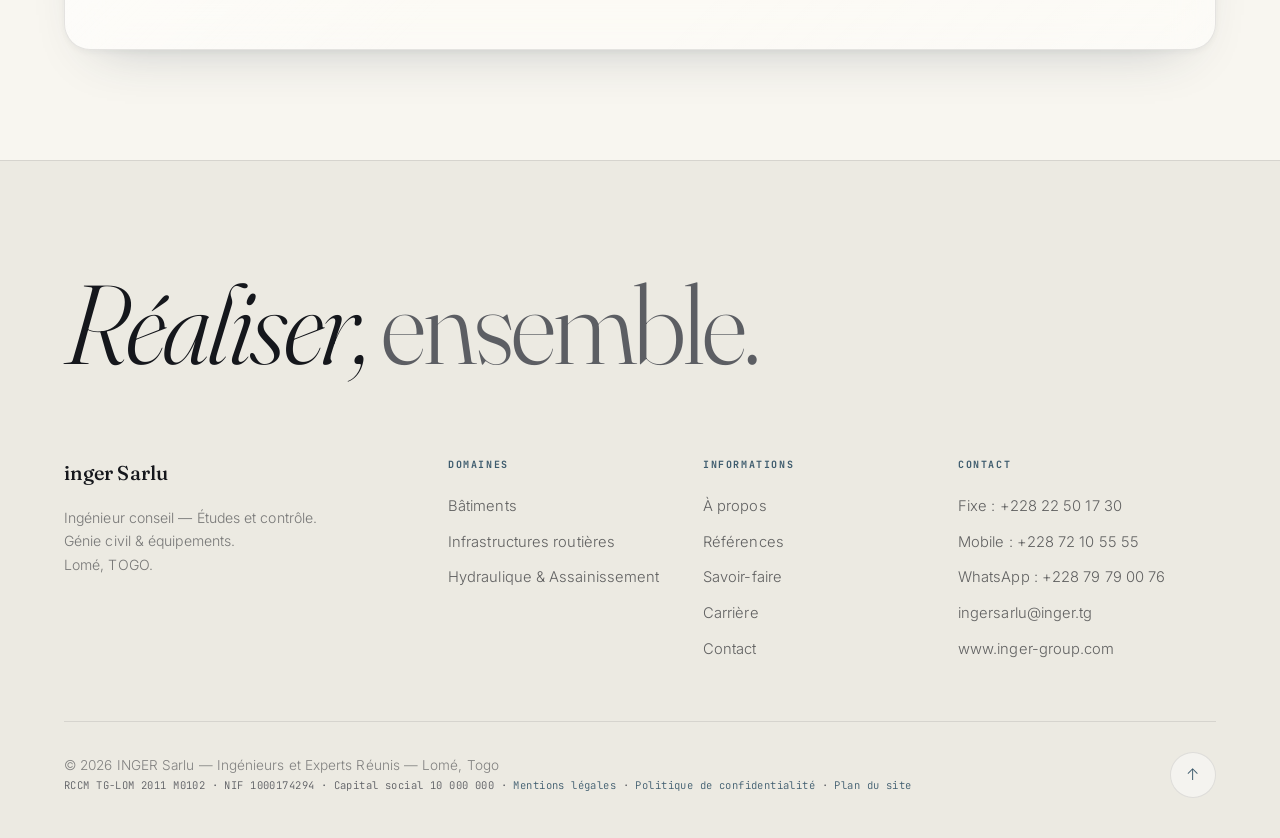
==== commit e5b3a949: "Add files via upload" ====
--- a/index.html
+++ b/index.html
@@ -257,7 +257,7 @@
       "name": "Intervenez-vous en dehors du Togo ?",
       "acceptedAnswer": {
         "@type": "Answer",
-        "text": "Oui. inger est actif au Togo et dans l'espace UEMOA, et développe des partenariats stratégiques pour une présence accrue en Afrique sub-saharienne et un rayonnement à l'international."
+        "text": "Oui. inger est actif au Togo et dans l'espace UEMOA, et développe des partenariats stratégiques pour une présence accrue en Afrique subsaharienne et un rayonnement à l'international."
       }
     },
     {
@@ -307,6 +307,12 @@
 <link rel="preconnect" href="https://fonts.gstatic.com" crossorigin />
 <link href="https://fonts.googleapis.com/css2?family=Fraunces:ital,opsz,wght@0,9..144,300;0,9..144,400;0,9..144,500;0,9..144,600;1,9..144,300;1,9..144,400&family=Inter:wght@300;400;500;600&family=JetBrains+Mono:wght@300;400;500&display=swap" rel="stylesheet" />
 <link rel="stylesheet" href="css/style.css" />
+<link rel="icon" type="image/svg+xml" href="/favicon.svg" />
+<link rel="icon" type="image/png" sizes="32x32" href="/favicon-32.png" />
+<link rel="icon" type="image/png" sizes="16x16" href="/favicon-16.png" />
+<link rel="apple-touch-icon" sizes="180x180" href="/apple-touch-icon.png" />
+<link rel="shortcut icon" href="/favicon.ico" />
+<link rel="manifest" href="/site.webmanifest" />
 </head>
 <body>
 
@@ -487,7 +493,7 @@
 
         <ul class="about-points">
           <li><span class="pn">01</span><span class="pt">Une longue et solide expérience en maîtrise de projets, accumulée depuis l'an 2000.</span></li>
-          <li><span class="pn">02</span><span class="pt">Une expertise efficiente, fondée sur un écosystème efficace de professionnels multidisciplinaires engagés.</span></li>
+          <li><span class="pn">02</span><span class="pt">Un savoir faire efficient, fondé sur un écosystème efficace de professionnels multidisciplinaires engagés.</span></li>
           <li><span class="pn">03</span><span class="pt">Un plateau technique et une infrastructure logistique modernes et performants.</span></li>
           
           <li><span class="pn">04</span><span class="pt">Plus de 150 projets livrés.</span></li>
@@ -536,7 +542,7 @@
         <span class="ck">bâtir durablement, avec exigence et précision</span>
         <div style="margin-top:auto">
           <div class="cv" style="font-size:1.35rem">Penser les ouvrages de demain</div>
-          <div class="cv-sub">Un engagement au service des projets ambitieux</div>
+          <div class="cv-sub">Un engagement au service des projets ambitieux.</div>
         </div>
       </div>
       <!-- Projets -->
@@ -607,12 +613,28 @@
     <!-- 5 piliers d'approche -->
     <div class="pillars">
       <div class="sec-head reveal" style="margin-bottom:36px">
-        <span class="sec-idx">qualité, modernité, durabilité, résilience, pérénnité</span>
+
+       
+        <span class="sec-idx">Cinq objectifs</span>
+       <!--<span class="sec-idx">qualité, modernité, durabilité, résilience, pérennité</span>-->
+
+
         <div>
-          <span class="sec-kicker">Cinq objectifs, Cinq principes directeurs</span>
+          <span class="sec-kicker">Cinq principes directeurs</span>
           <h2 class="sec-title pillars-title">Notre <em>vision</em></h2>
         </div>
       </div>
+
+
+   <div class="poles reveal" data-d="1">
+      <span class="pole-chip">Qualité</span>
+      <span class="pole-chip">Modernité</span>
+      <span class="pole-chip">Durabilité</span>
+        <span class="pole-chip">Résilience</span>
+      <span class="pole-chip">Pérennité</span>
+    </div>
+
+
       <div class="pillars-grid">
         <div class="pillar glass reveal" data-d="1">
           <svg class="pico" viewBox="0 0 40 40" fill="none"><rect x="6" y="6" width="28" height="28" rx="3" stroke="currentColor" stroke-width="1.6"/><path d="M6 16h28M16 16v18" stroke="currentColor" stroke-width="1.6"/></svg>
@@ -739,7 +761,7 @@
           <div class="domain-cat">Eau · Énergie </div>
           <ul class="domain-list">
             <li>Réseaux secs/humides — Réseaux d'assainissement</li>
-            <li>Approvisionement en eau potable &amp; Forages</li>
+            <li>Approvisionnement en eau potable &amp; Forages</li>
             <li>Réservoirs/Châteaux d'eau</li>
             <li>Retenues d'eau/Barrages </li>
             <li>Canalisations de transport — Équipements</li>
@@ -758,7 +780,7 @@
         <span class="sec-kicker">Réalisations</span>
         <h2 class="sec-title">Une présence <em>multisectorielle</em></h2><br>
 
-        <p class="reveal" data-d="1" style="max-width:46em;color:rgba(24,26,31,.62);font-weight:300;margin-bottom:46px;line-height:1.7">Des réalisations triées sur le volet qui illustrent le champ riche en diversités de l'expérience active de <strong style="font-weight:500;color:var(--ink)"><i>inger</i></strong> — du complexe industriel multi-filières, au 4/5 étoiles; du siège IGH ou villa luxueuse, aux formations socio-culturelles; de l'AEP ou de l'assainissement urbain, aux ouvrages routiers d'envergure.</p>
+        <p class="reveal" data-d="1" style="max-width:46em;color:rgba(24,26,31,.62);font-weight:300;margin-bottom:46px;line-height:1.7">Des réalisations triées sur le volet, qui illustrent le champ riche en diversités de l'expérience active de <strong style="font-weight:500;color:var(--ink)"><i>inger</i></strong> — du complexe industriel multi-filières, au 4/5 étoiles; du siège IGH ou villa luxueuse, aux formations socio-culturelles; de l'AEP ou de l'assainissement urbain, aux ouvrages routiers d'envergure.</p>
 
       </div>
     </div>
@@ -811,6 +833,13 @@
 
 
 
+
+    <!-- Présidence de l’Université -->
+      <article class="pf-card pf-w3 reveal" data-d="1" data-cursor>
+        <div class="pf-vis"><img class="slot-img" src="images/projet-universite-lome.webp" alt="Présidence de l’Université" loading="lazy" /></div>
+        <div class="pf-shade"></div><div class="pf-arr">↗</div>
+        <div class="pf-meta"><span class="pf-cat">Universitaire · Lomé, TOGO</span><h3 class="pf-name">Présidence de l’Université de Lomé</h3></div>
+      </article>
   
 
 
@@ -1017,7 +1046,7 @@
 
           <div class="ref-row ref-extra" data-cursor>
         <span class="ref-no">05</span>
-        <div class="ref-main"><h4>Zone industriel intégrée «PIA». Nord de Lomé TOGO. ERP</h4><span class="ref-client">Plateforme Industrielle d'Adétikopé - PIA</span></div>
+        <div class="ref-main"><h4>Zone industrielle intégrée «PIA». Nord de Lomé TOGO. ERP</h4><span class="ref-client">Plateforme Industrielle d'Adétikopé - PIA</span></div>
       </div>
 
 
@@ -1041,14 +1070,14 @@
 
  <div class="ref-row ref-extra" data-cursor>
         <span class="ref-no">08</span>
-        <div class="ref-main"><h4>02 châteaux d'eau duo à la Résidence Renaissance, Lomé, TOGO.</h4><span class="ref-client">Caisse Nationale de Sécurité Sociale - CNSS</span></div>
+        <div class="ref-main"><h4>02 châteaux d'eau duo à la Résidence Renaissance. Lomé, TOGO.</h4><span class="ref-client">Caisse Nationale de Sécurité Sociale - CNSS</span></div>
       </div>
 
 
 
    <div class="ref-row ref-extra" data-cursor>
         <span class="ref-no">09</span>
-        <div class="ref-main"><h4>Palais des Congrès Lomé et Kara TOGO. ERP. </h4><span class="ref-client">Ministère des Infrastructures et des Transports</span></div>
+        <div class="ref-main"><h4>Palais des Congrès. Lomé et Kara, TOGO. ERP. </h4><span class="ref-client">Ministère des Infrastructures et des Transports</span></div>
       </div>
 
 
@@ -1084,7 +1113,7 @@
 
        <div class="ref-row ref-extra" data-cursor>
         <span class="ref-no">14</span>
-        <div class="ref-main"><h4>Bâtiment pédagogique avec amphithéâtre à l’Université de Kara TOGO. ERP/04 niveaux</h4><span class="ref-client">Université de Kara</span></div>
+        <div class="ref-main"><h4>Bâtiment pédagogique avec amphithéâtre à l’Université de Kara, TOGO. ERP/04 niveaux</h4><span class="ref-client">Université de Kara</span></div>
       </div>
 
 
@@ -1099,13 +1128,13 @@
 
    <div class="ref-row ref-extra" data-cursor>
         <span class="ref-no">16</span>
-        <div class="ref-main"><h4>Habitat planifié «Résidence Renaissance» : campagnes de  16, 229 et 154 villas de très haut standing. Lomé, TOGO. 03-04 niveaux, avec sous sol</h4><span class="ref-client">Caisse Nationale de Sécurité Sociale - CNSS</span></div>
+        <div class="ref-main"><h4>Habitat planifié «Résidence Renaissance» - campagnes de  16, 229 et 154 villas de très haut standing. Lomé, TOGO. 03-04 niveaux, avec sous sol</h4><span class="ref-client">Caisse Nationale de Sécurité Sociale - CNSS</span></div>
       </div>
 
 
  <div class="ref-row ref-extra" data-cursor>
         <span class="ref-no">17</span>
-        <div class="ref-main"><h4>Sièges des Préfectures du Zio à Tsévié et de l’Akébou. Kougnohou, TOGO</h4><span class="ref-client">Ministère de  l’Administration Territoriale</span></div>
+        <div class="ref-main"><h4>Sièges des Préfectures du Zio à Tsévié et de l’Akébou à Kougnohou, TOGO</h4><span class="ref-client">Ministère de  l’Administration Territoriale</span></div>
       </div>
 
 
@@ -1411,7 +1440,7 @@
 
       <div class="ref-row ref-extra" data-cursor>
         <span class="ref-no">14</span>
-        <div class="ref-main"><h4>Voiries et parkings du quartier résidentiel «Résidence du Bénin». Lomé, TOGO</h4>
+        <div class="ref-main"><h4>Voiries et parkings du quartier résidentiel «Résidence du Bénin».&nbsp; Lomé, TOGO</h4>
         <span class="ref-client">Caisse Nationale de Sécurité Sociale</span>
       </div>
       </div>
@@ -1583,13 +1612,13 @@
 
   <div class="ref-row" data-cursor>
         <span class="ref-no">02</span>
-        <div class="ref-main"><h4>01 immeuble commercial angle Bd du 13 janvier et av. K.Dadjo à Lomé Hanoukopé </h4><span class="ref-client">Caisse Nationale de Sécurité Sociale - CNSS</span></div>
+        <div class="ref-main"><h4>01 immeuble commercial angle Bd du 13 janvier et av. K.Dadjo à Hanoukopé. Lomé, TOGO.  </h4><span class="ref-client">Caisse Nationale de Sécurité Sociale - CNSS</span></div>
       </div>
 
 
       <div class="ref-row" data-cursor>
         <span class="ref-no">03</span>
-        <div class="ref-main"><h4>01 immeuble de bureau IGH. Lomé, TOGO</h4><span class="ref-client">Loterie national togolaise - LONATO</span></div>
+        <div class="ref-main"><h4>01 immeuble de bureau IGH. Lomé, TOGO</h4><span class="ref-client">Loterie National Togolaise - LONATO</span></div>
       </div>
 
      
@@ -1758,7 +1787,7 @@
 </section>
 
 <!-- ===================== ZONE D'INTERVENTION ===================== -->
-<section class="zone">
+<section class="zone" id="zone">
   <div class="wrap">
     <div class="sec-head reveal">
       <span class="sec-idx">06 / Rayon d'action</span>
@@ -1769,7 +1798,7 @@
     </div>
     <div class="zone-grid">
       <div class="zone-body reveal">
-        <p>Actif au Togo et dans l'espace UEMOA, <strong style="font-weight:500;color:var(--ink)"><i>inger</i></strong> développe des partenariats stratégiques pour une présence accrue en Afrique sub-saharienne et un rayonnement à l'international.</p>
+        <p>Actif au Togo et dans l'espace UEMOA, <strong style="font-weight:500;color:var(--ink)"><i>inger</i></strong> développe des partenariats stratégiques pour une présence accrue en Afrique subsaharienne et un rayonnement à l'international.</p>
         <p>Réalisations sur fonds d'investissement nationaux, régionaux et mondiaux.</p>
         
         <!--<div class="zone-funders">
@@ -1867,7 +1896,7 @@
 
         <div class="faq-item">
           <button class="faq-q"><span class="qn">02</span> Intervenez-vous en dehors du Togo ? <span class="qi"></span></button>
-          <div class="faq-a"><div class="faq-a-in">Oui. <strong style="font-weight:500;color:var(--ink)"><i>inger</i></strong> est actif au Togo et dans l'espace UEMOA, et développe des partenariats stratégiques pour une présence accrue en Afrique sub-saharienne et un rayonnement à l'international.</div></div>
+          <div class="faq-a"><div class="faq-a-in">Oui. <strong style="font-weight:500;color:var(--ink)"><i>inger</i></strong> est actif au Togo et dans l'espace UEMOA, et développe des partenariats stratégiques pour une présence accrue en Afrique subsaharienne et un rayonnement à l'international.</div></div>
         </div>
 
 
@@ -1938,13 +1967,13 @@
         </div>
         <div class="ci-block glass reveal" data-d="3" data-cursor>
           <div class="cl">Site web &amp; itinéraire</div>
-          <div class="cd"><a href="https://www.inger.tg" target="_blank" rel="noopener">www.inger-group.com</a><br><a href="https://www.google.com/maps/dir/?api=1&amp;destination=6.1811,1.1917" target="_blank" rel="noopener">Itinéraire Google Maps →</a></div>
+          <div class="cd"><a href="https://www.inger-group.com" target="_blank" rel="noopener">www.inger-group.com</a><br><a href="https://www.google.com/maps/dir/?api=1&amp;destination=6.1811,1.1917" target="_blank" rel="noopener">Itinéraire Google Maps →</a></div>
         </div>
       </div>
 
       <!-- Formulaire -->
       <form class="cform glass reveal" id="cform" data-d="1" action="https://api.web3forms.com/submit" method="POST">
-        <input type="hidden" name="access_key" value="3647dc77-36b9-41ee-82b0-a2917547a707">
+        <input type="hidden" name="access_key" value="5e134f72-5830-4f7a-ad61-f9720fe897bb">
         <input type="hidden" name="subject" value="Nouvelle demande — site INGER">
         <input type="hidden" name="from_name" value="Site INGER Sarlu">
         <input type="checkbox" name="botcheck" class="cform-hp" tabindex="-1" autocomplete="off" aria-hidden="true">
@@ -2089,7 +2118,7 @@
 </div>
 
 <!-- ===================== MODAL : POLITIQUE QUALITÉ ===================== -->
-<div class="pq-modal" id="pqModal" aria-hidden="true" role="dialog" aria-modal="true" aria-labelledby="pqTitle">
+<div class="pq-modal" id="pqModal" aria-hidden="true" role="dialog" aria-modal="true" aria-labelledby="pqTitle"><span id="politique-qualite" style="position:absolute;top:0;left:0;width:1px;height:1px;overflow:hidden" aria-hidden="true"></span>
   <div class="pq-backdrop" data-pq-close></div>
   <div class="pq-dialog" role="document">
     <header class="pq-head">
@@ -2172,6 +2201,14 @@
 <script src="js/i18n.js" defer></script>
 <script src="js/cookies.js" defer></script>
 <script src="js/analytics.js" defer></script>
+<script>
+/* Service Worker — cache & offline fallback */
+if ('serviceWorker' in navigator && location.protocol !== 'file:') {
+  window.addEventListener('load', function () {
+    navigator.serviceWorker.register('/sw.js').catch(function(){});
+  });
+}
+</script>
 </body>
 </html>
 
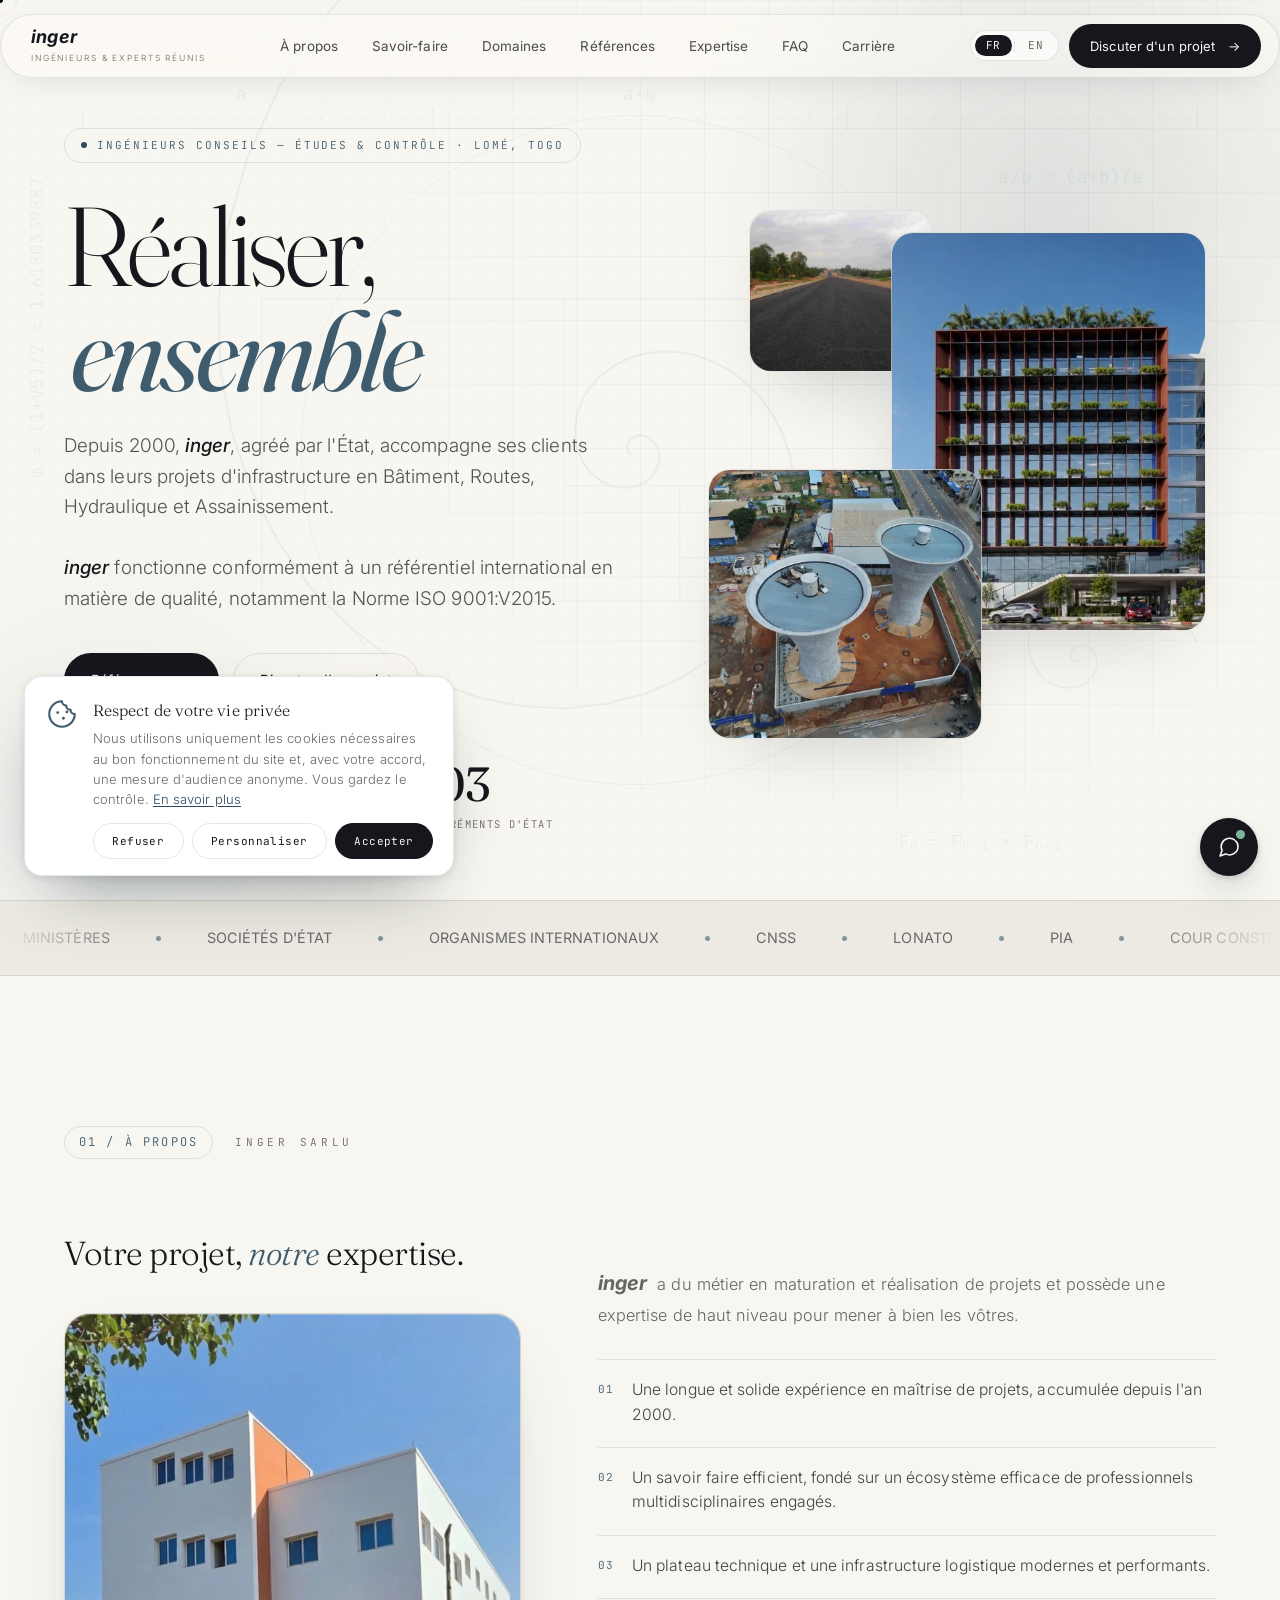
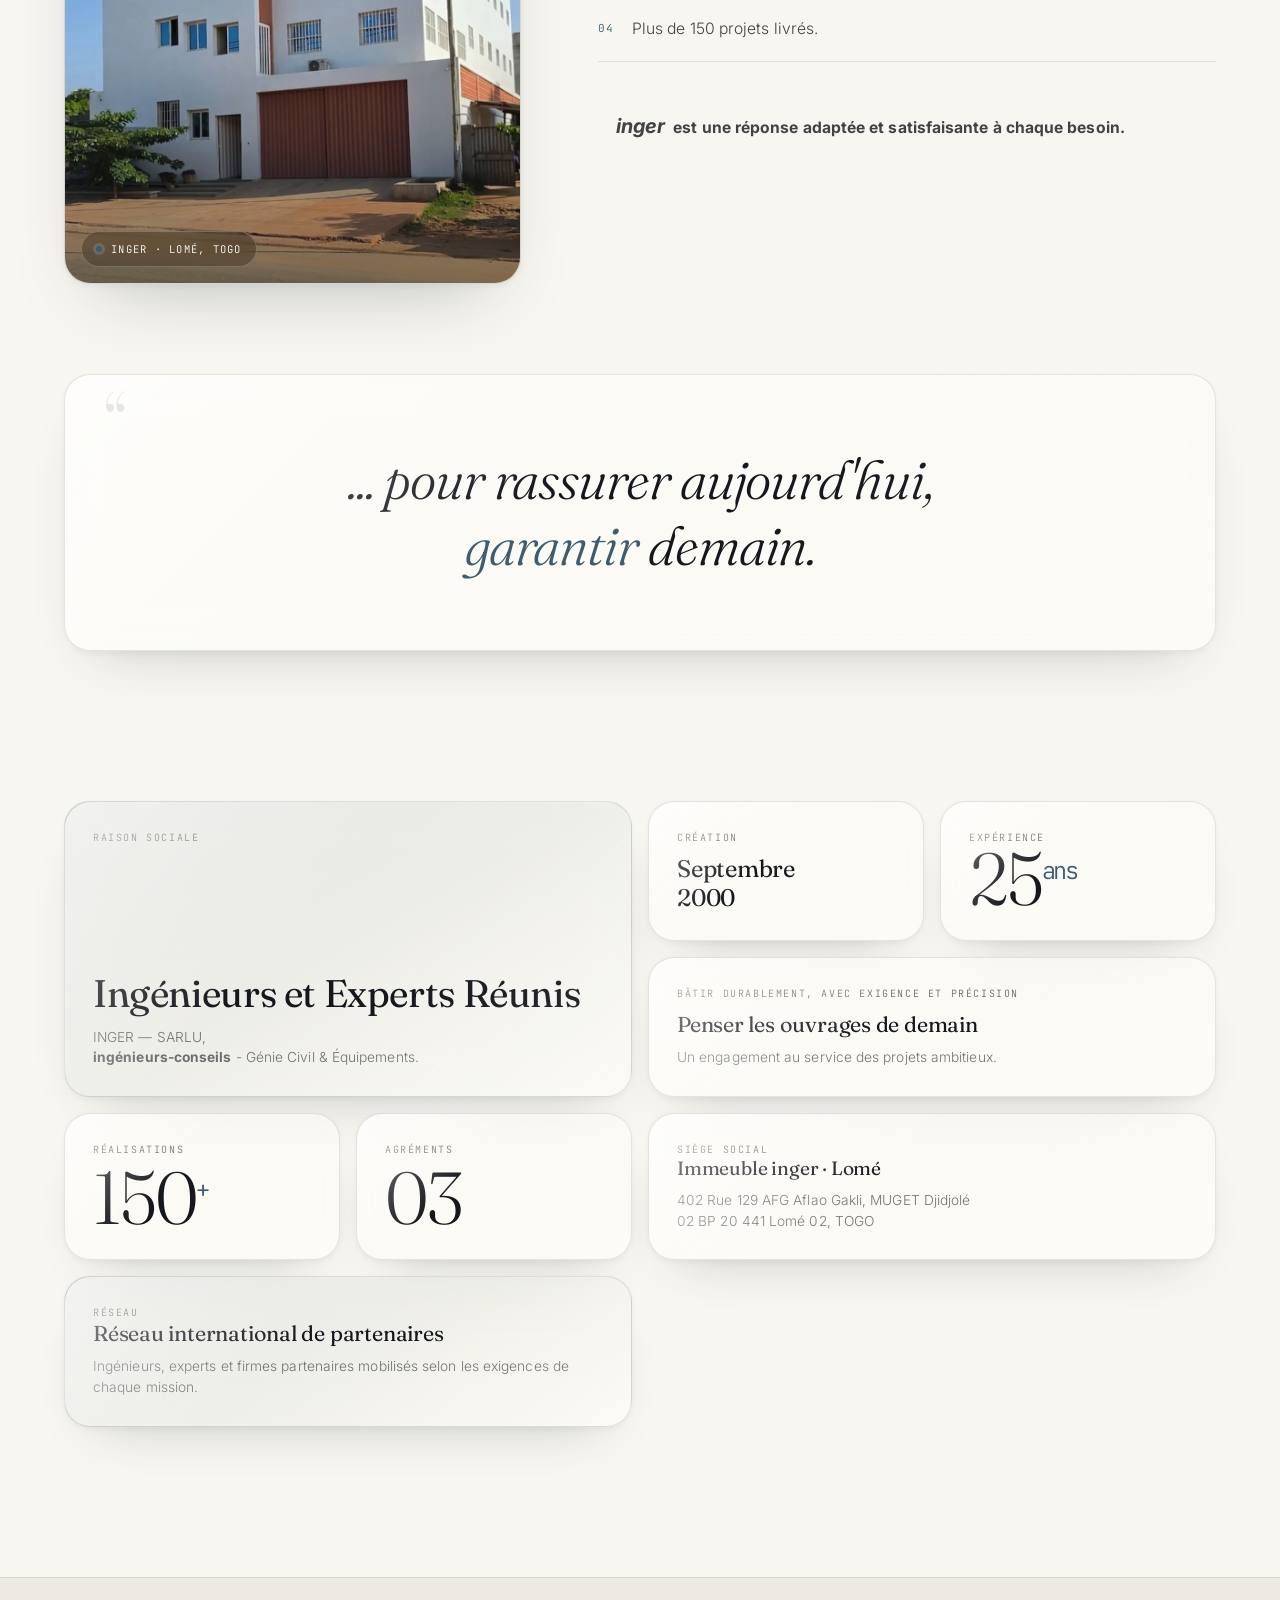
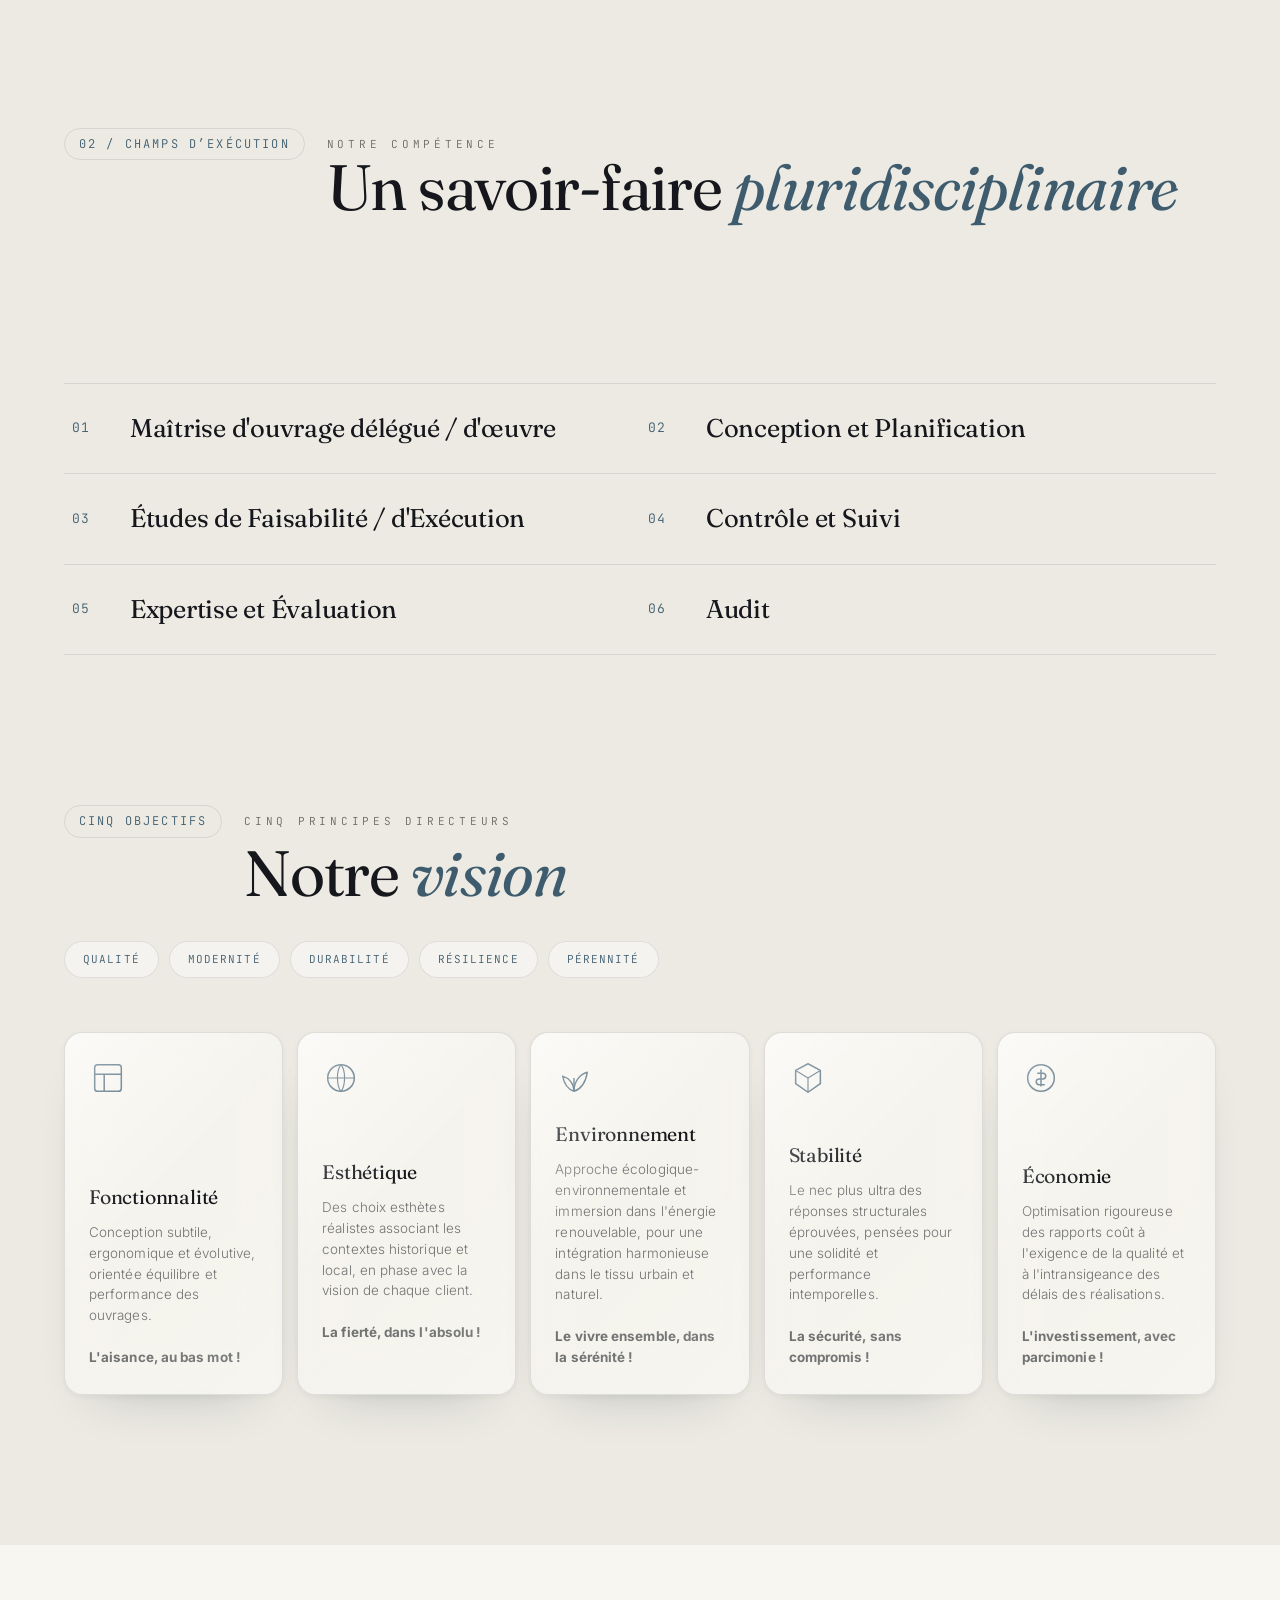
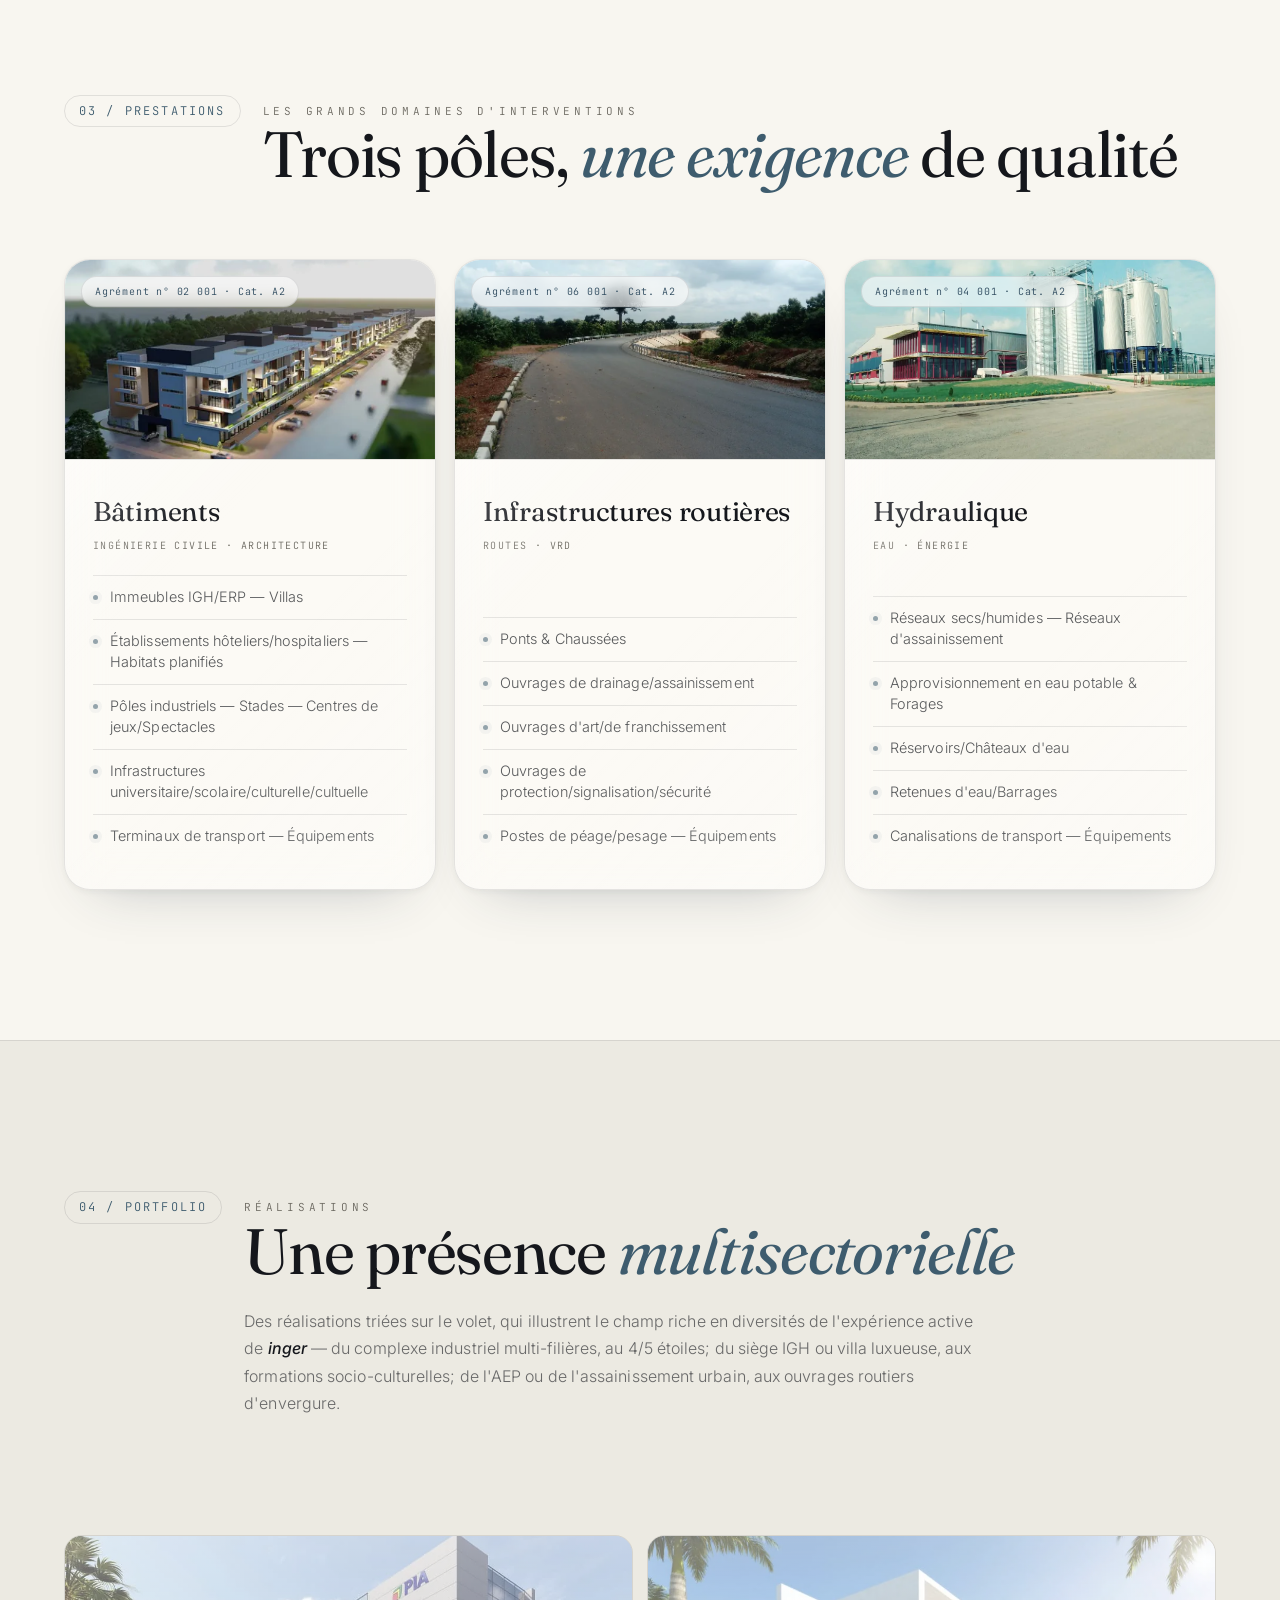
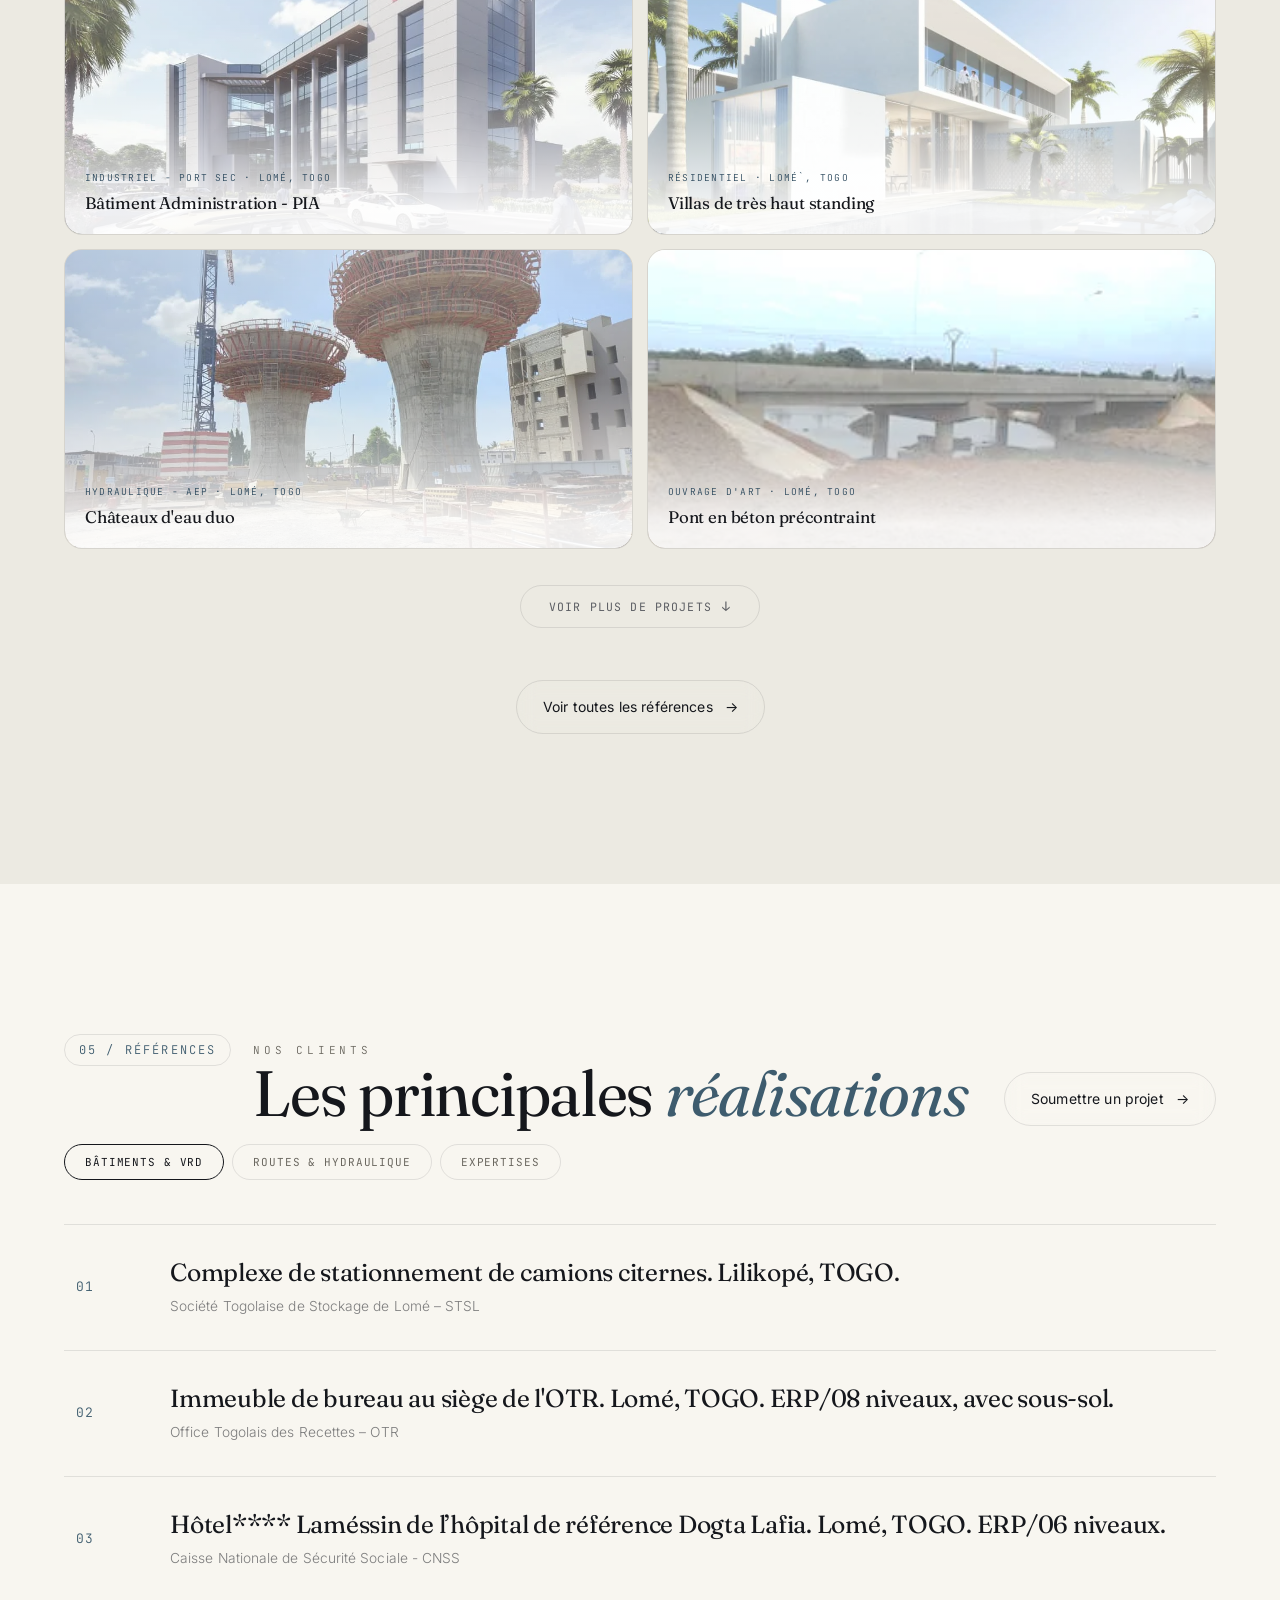
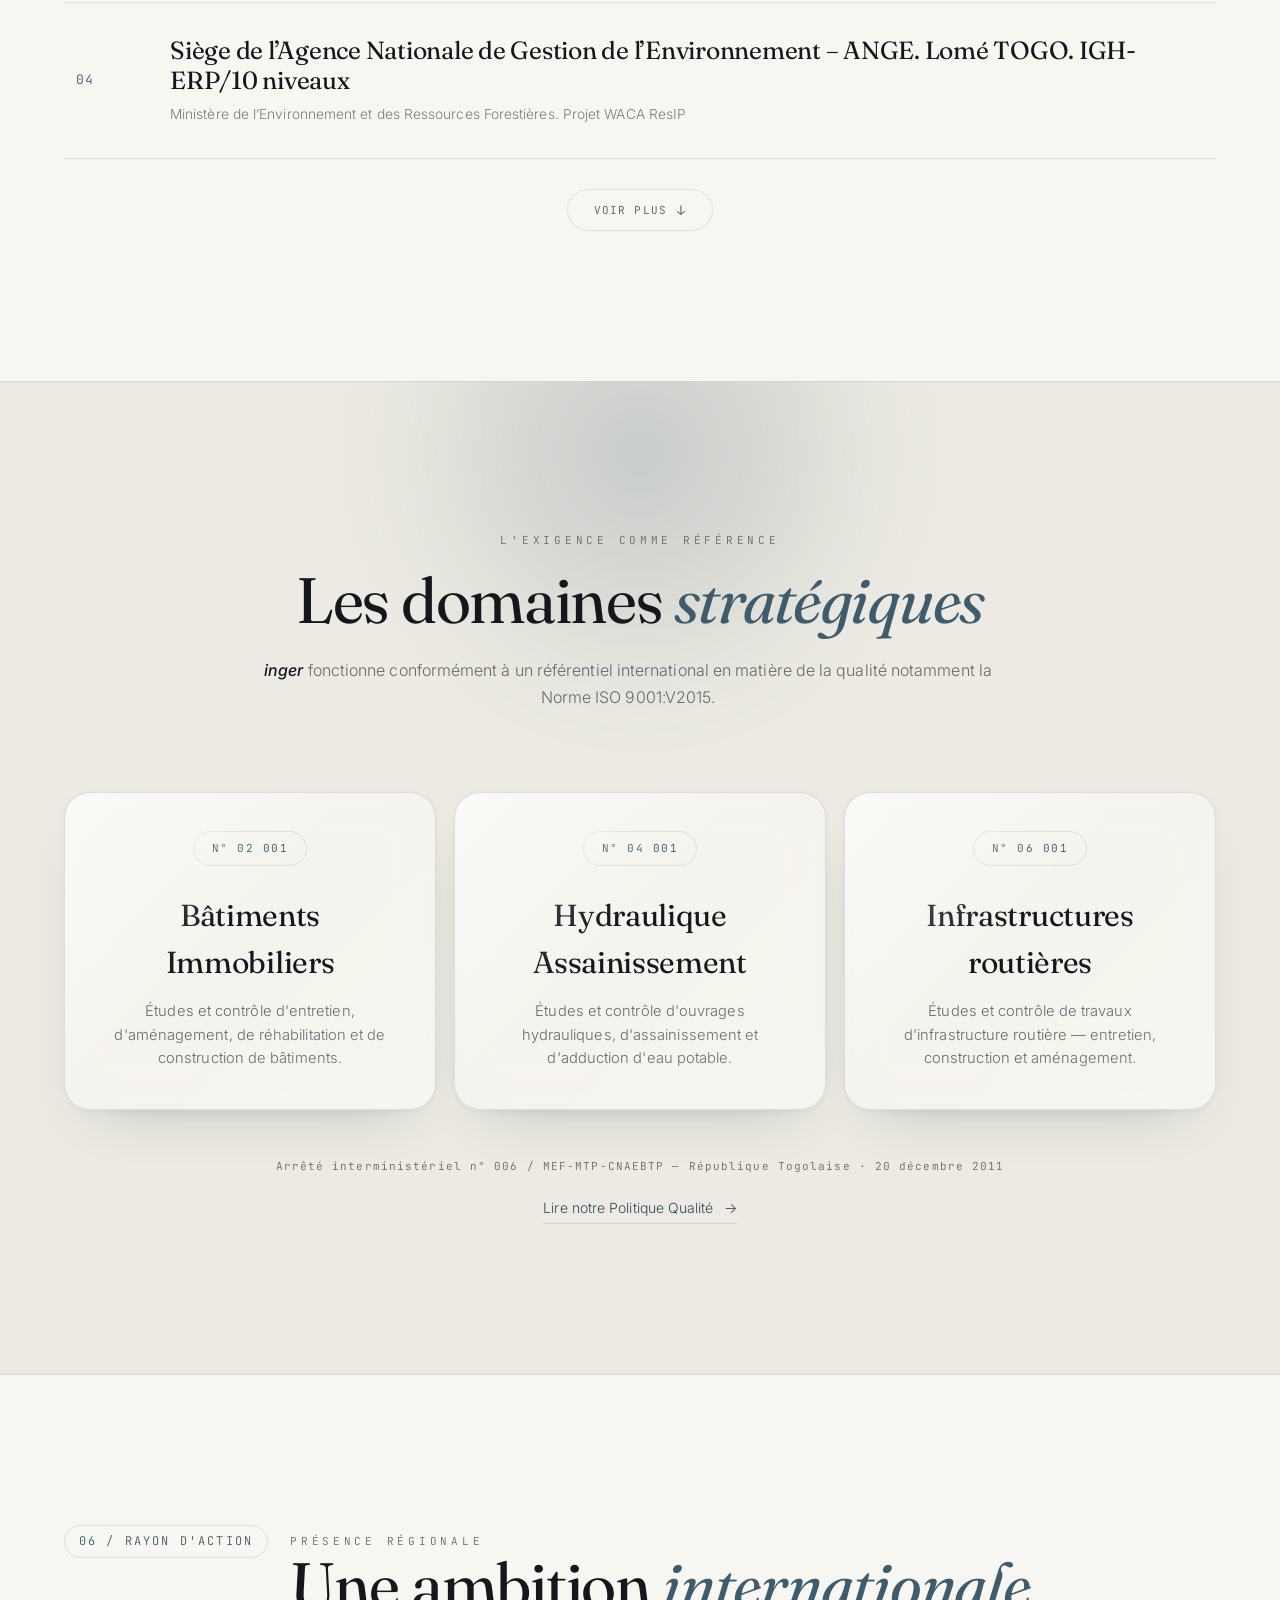
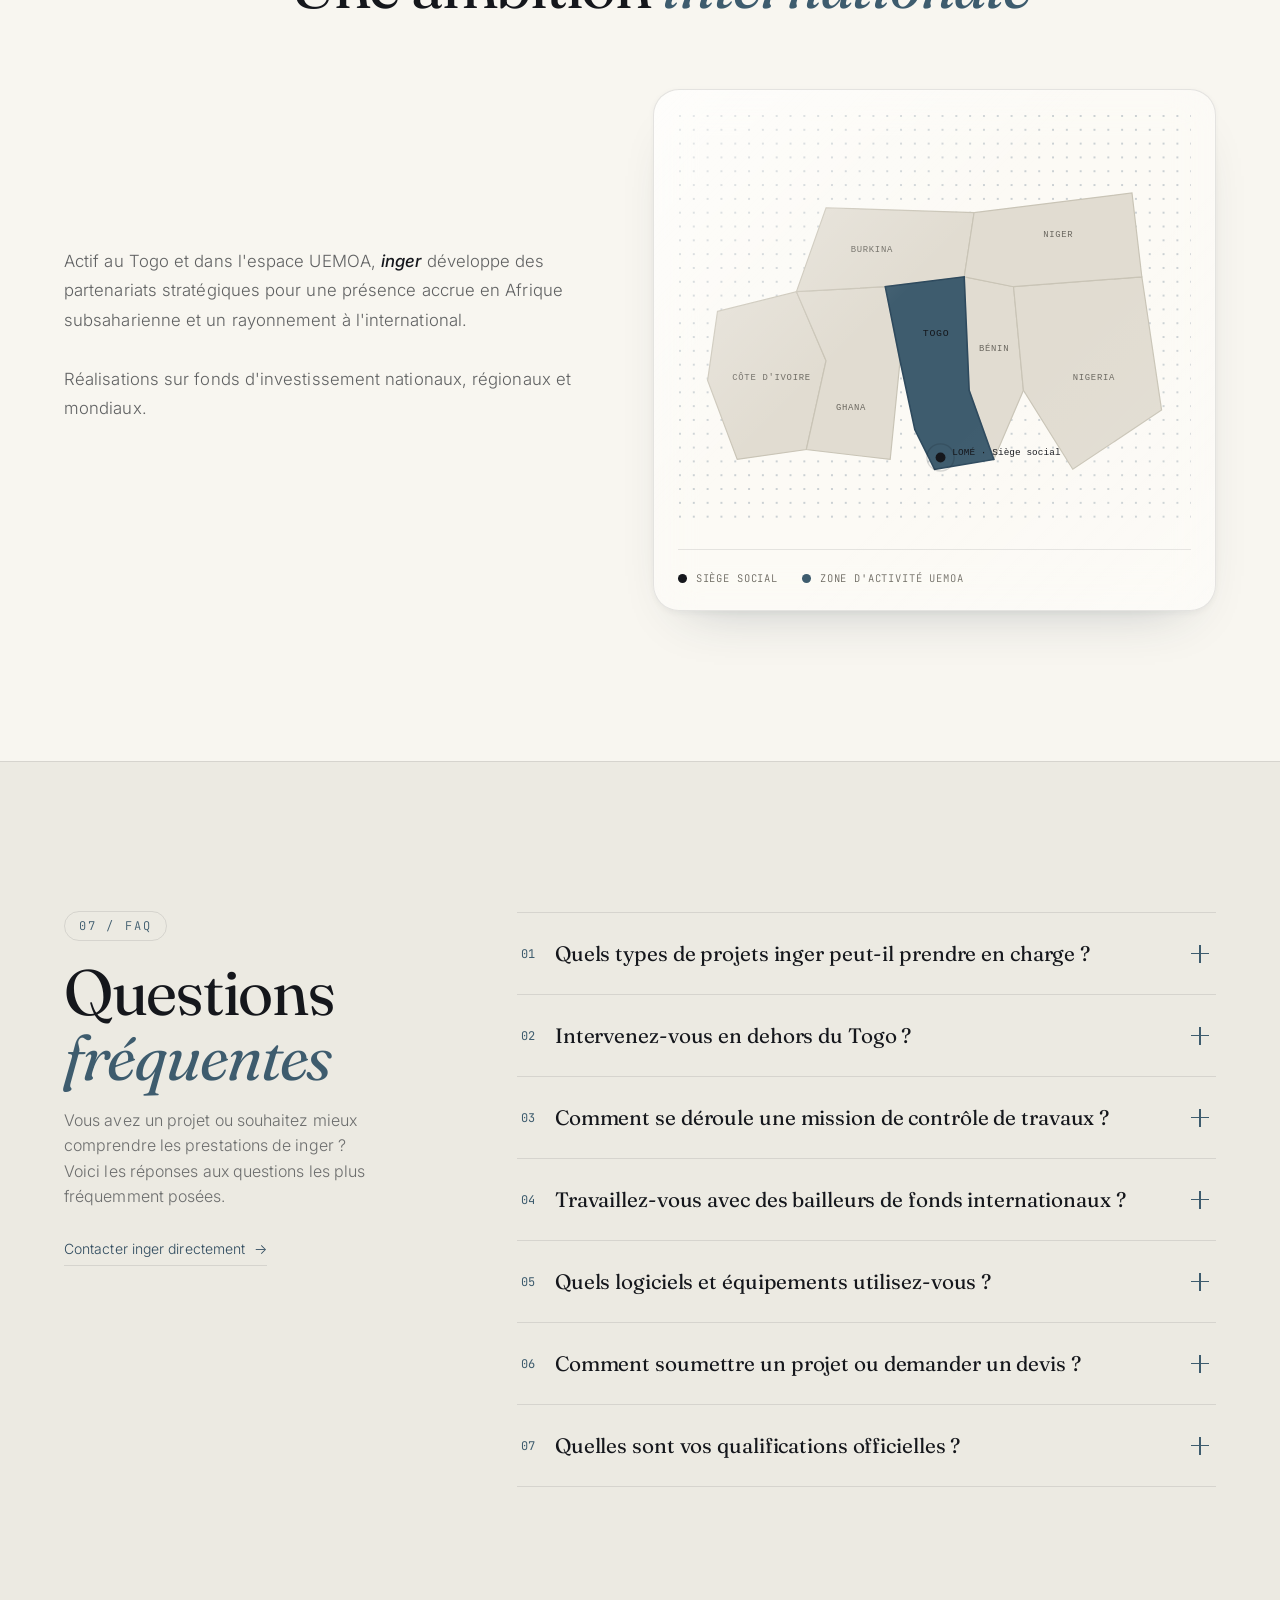
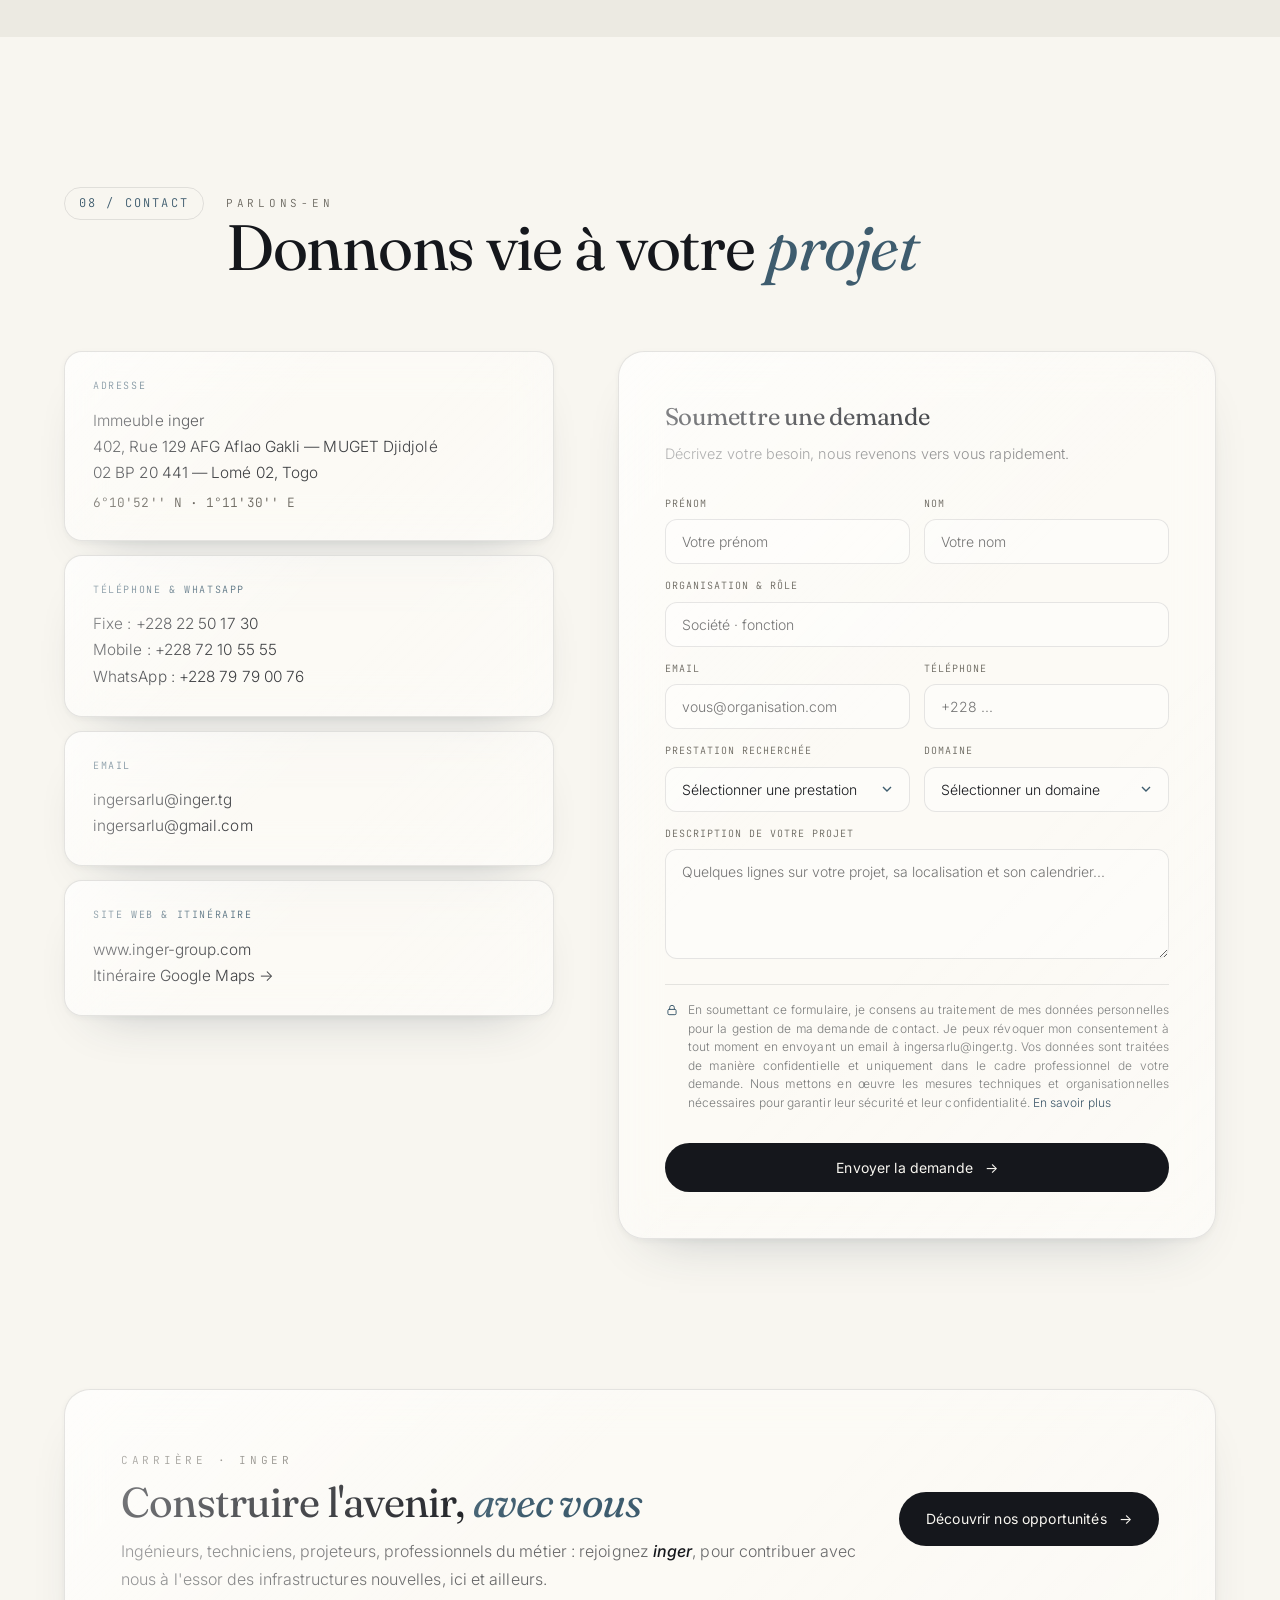
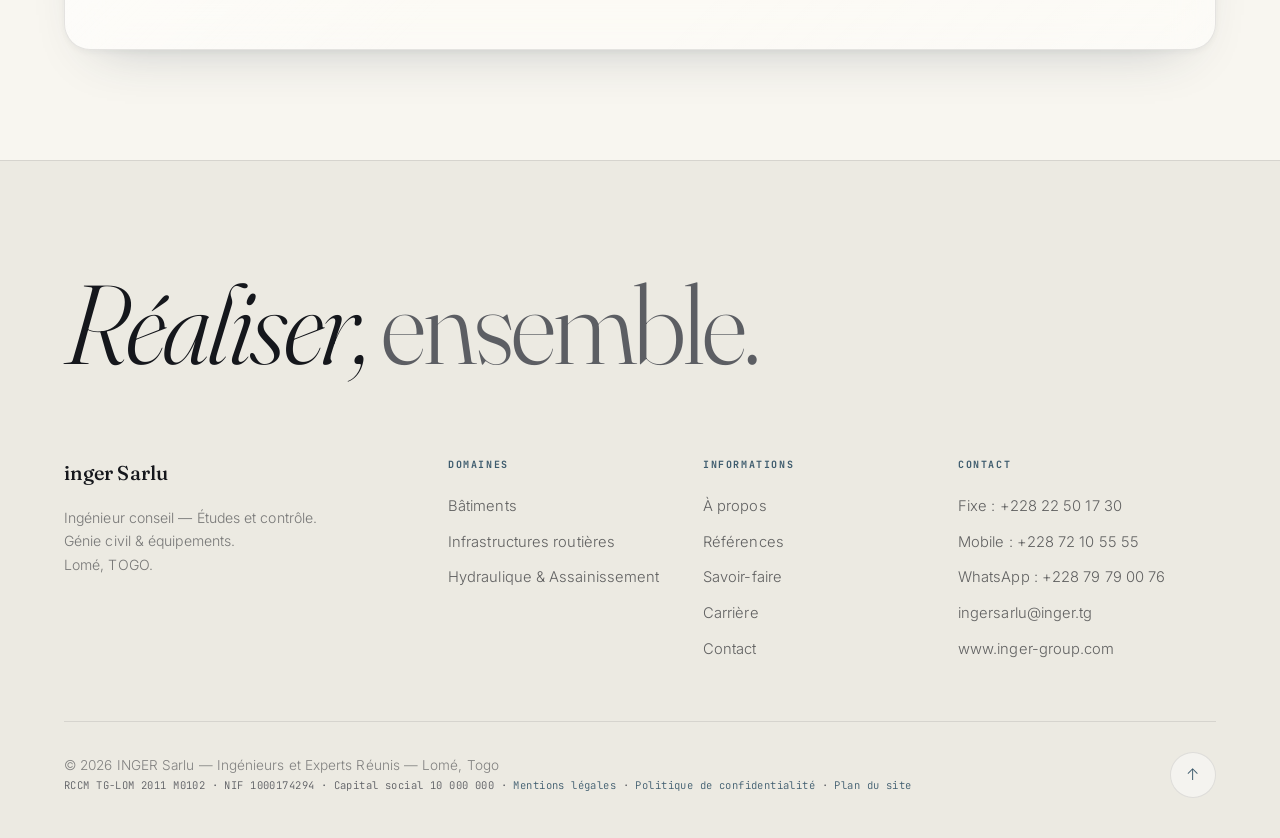
==== commit 5956a04e: "Add files via upload" ====
--- a/index.html
+++ b/index.html
@@ -578,7 +578,7 @@
 <section class="skills" id="skills">
   <div class="wrap">
     <div class="sec-head reveal">
-      <span class="sec-idx">02 / Savoir-faire</span>
+      <span class="sec-idx">02 / champs d’exécution</span>
       <div>
         <span class="sec-kicker">Notre compétence</span>
         <h2 class="sec-title">Un savoir-faire <em>pluridisciplinaire</em></h2>
@@ -988,7 +988,7 @@
       <div class="sec-head reveal" style="margin-bottom:0">
         <span class="sec-idx">05 / Références</span>
         <div>
-          <span class="sec-kicker">Maîtres d'ouvrage de référence</span>
+          <span class="sec-kicker">Nos Clients</span>
           <h2 class="sec-title">Les principales <em>réalisations</em></h2>
         </div>
       </div>
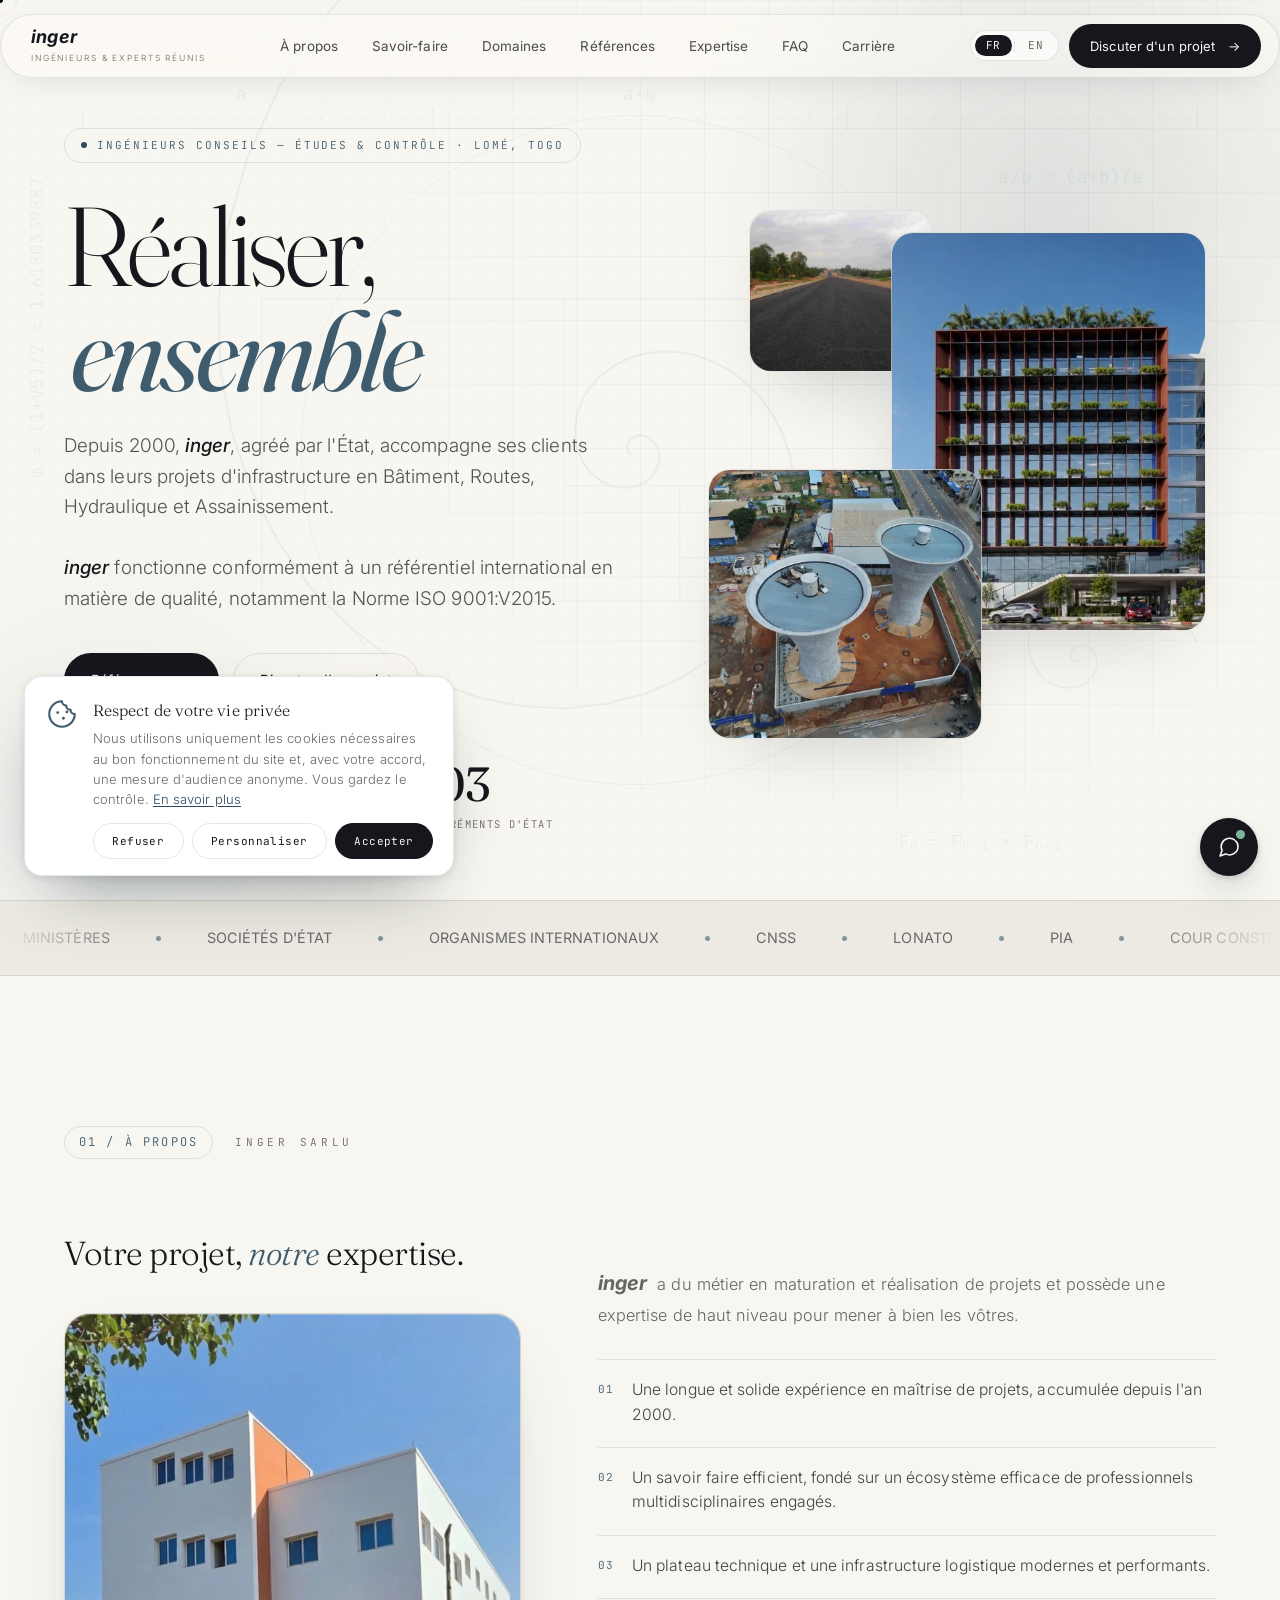
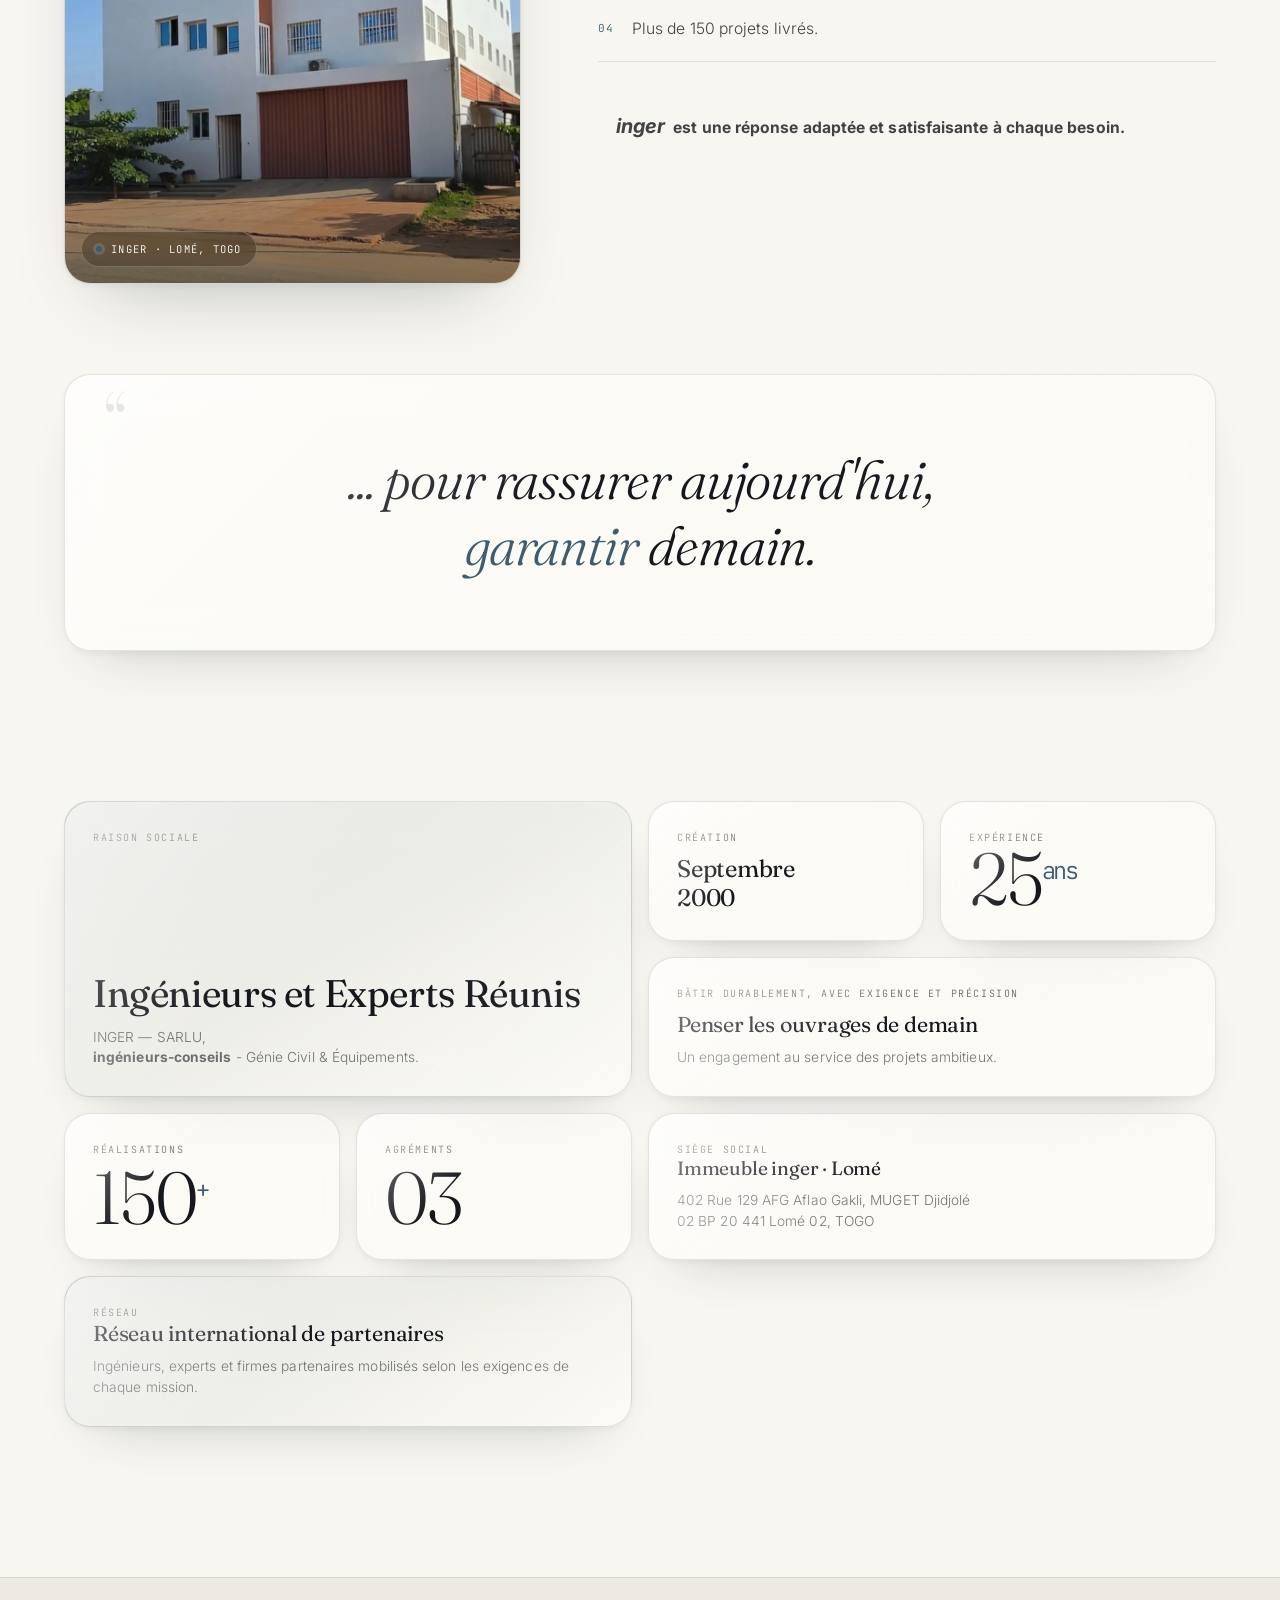
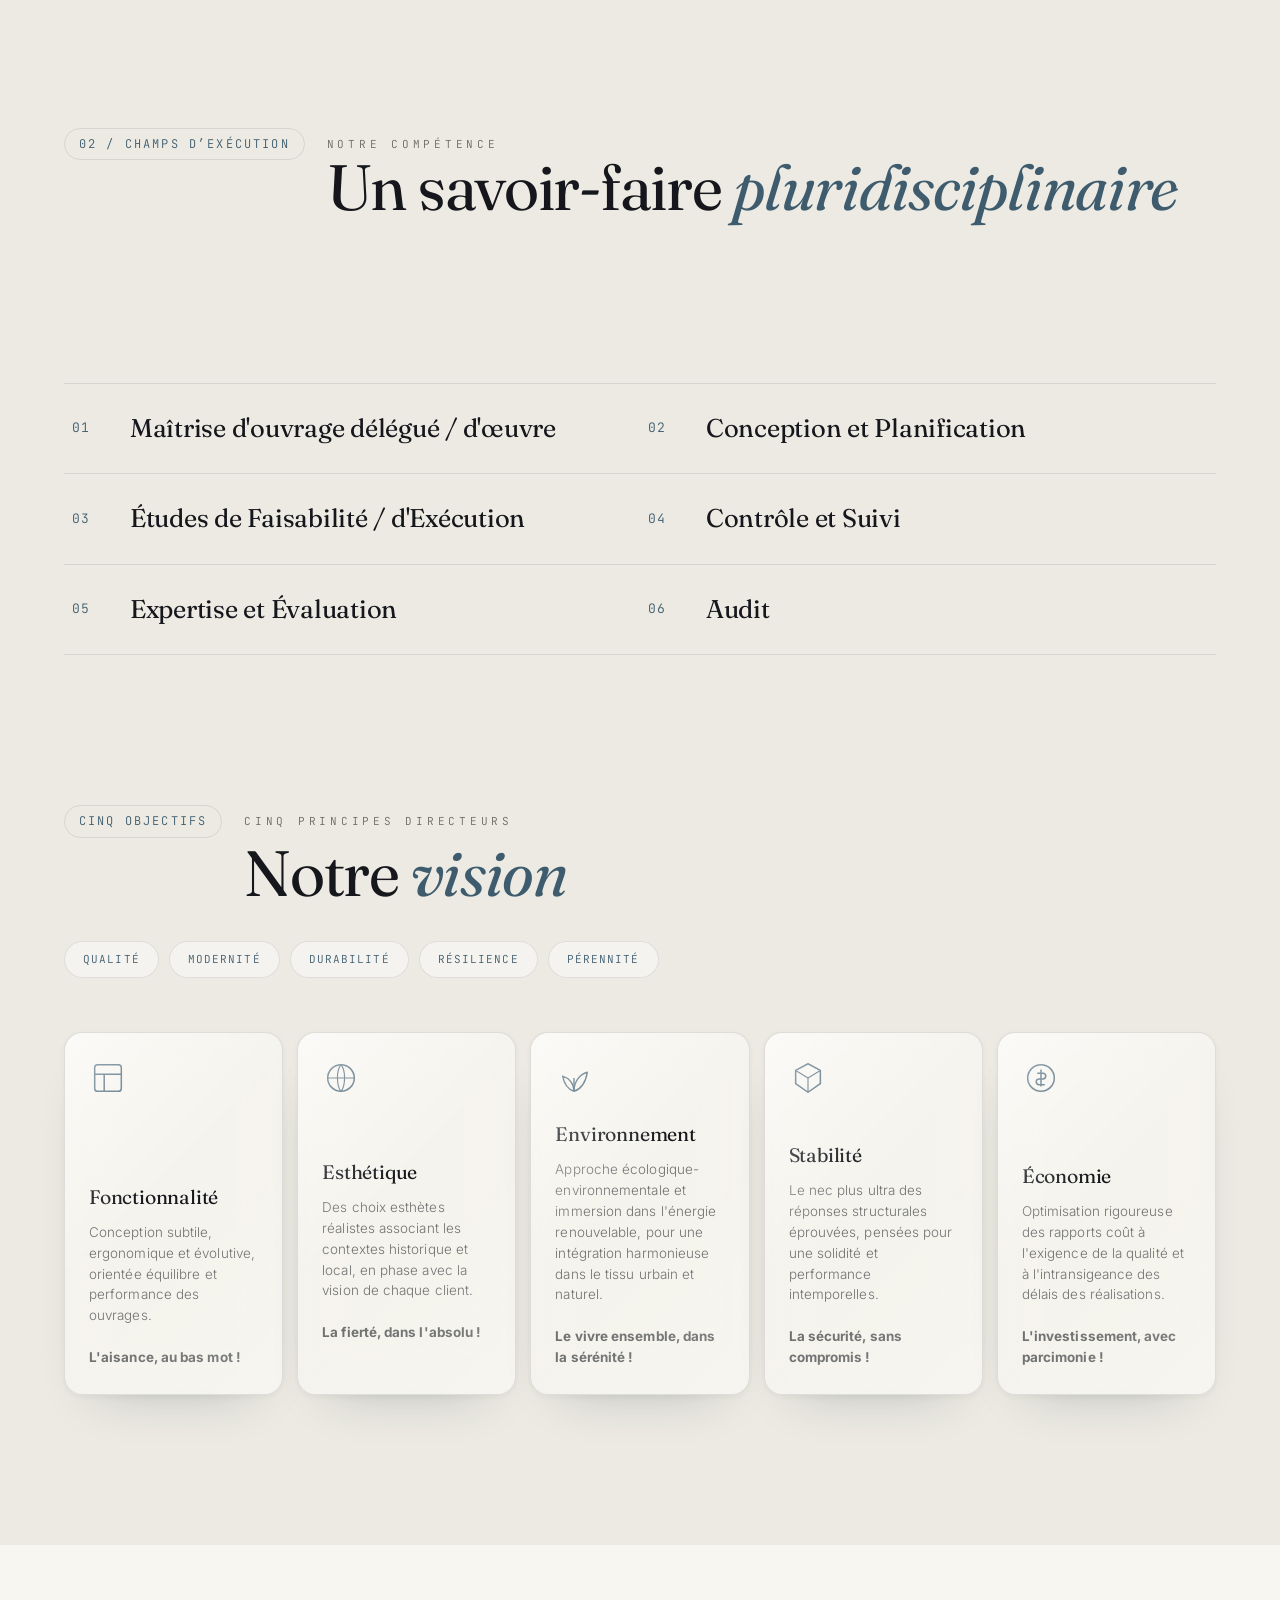
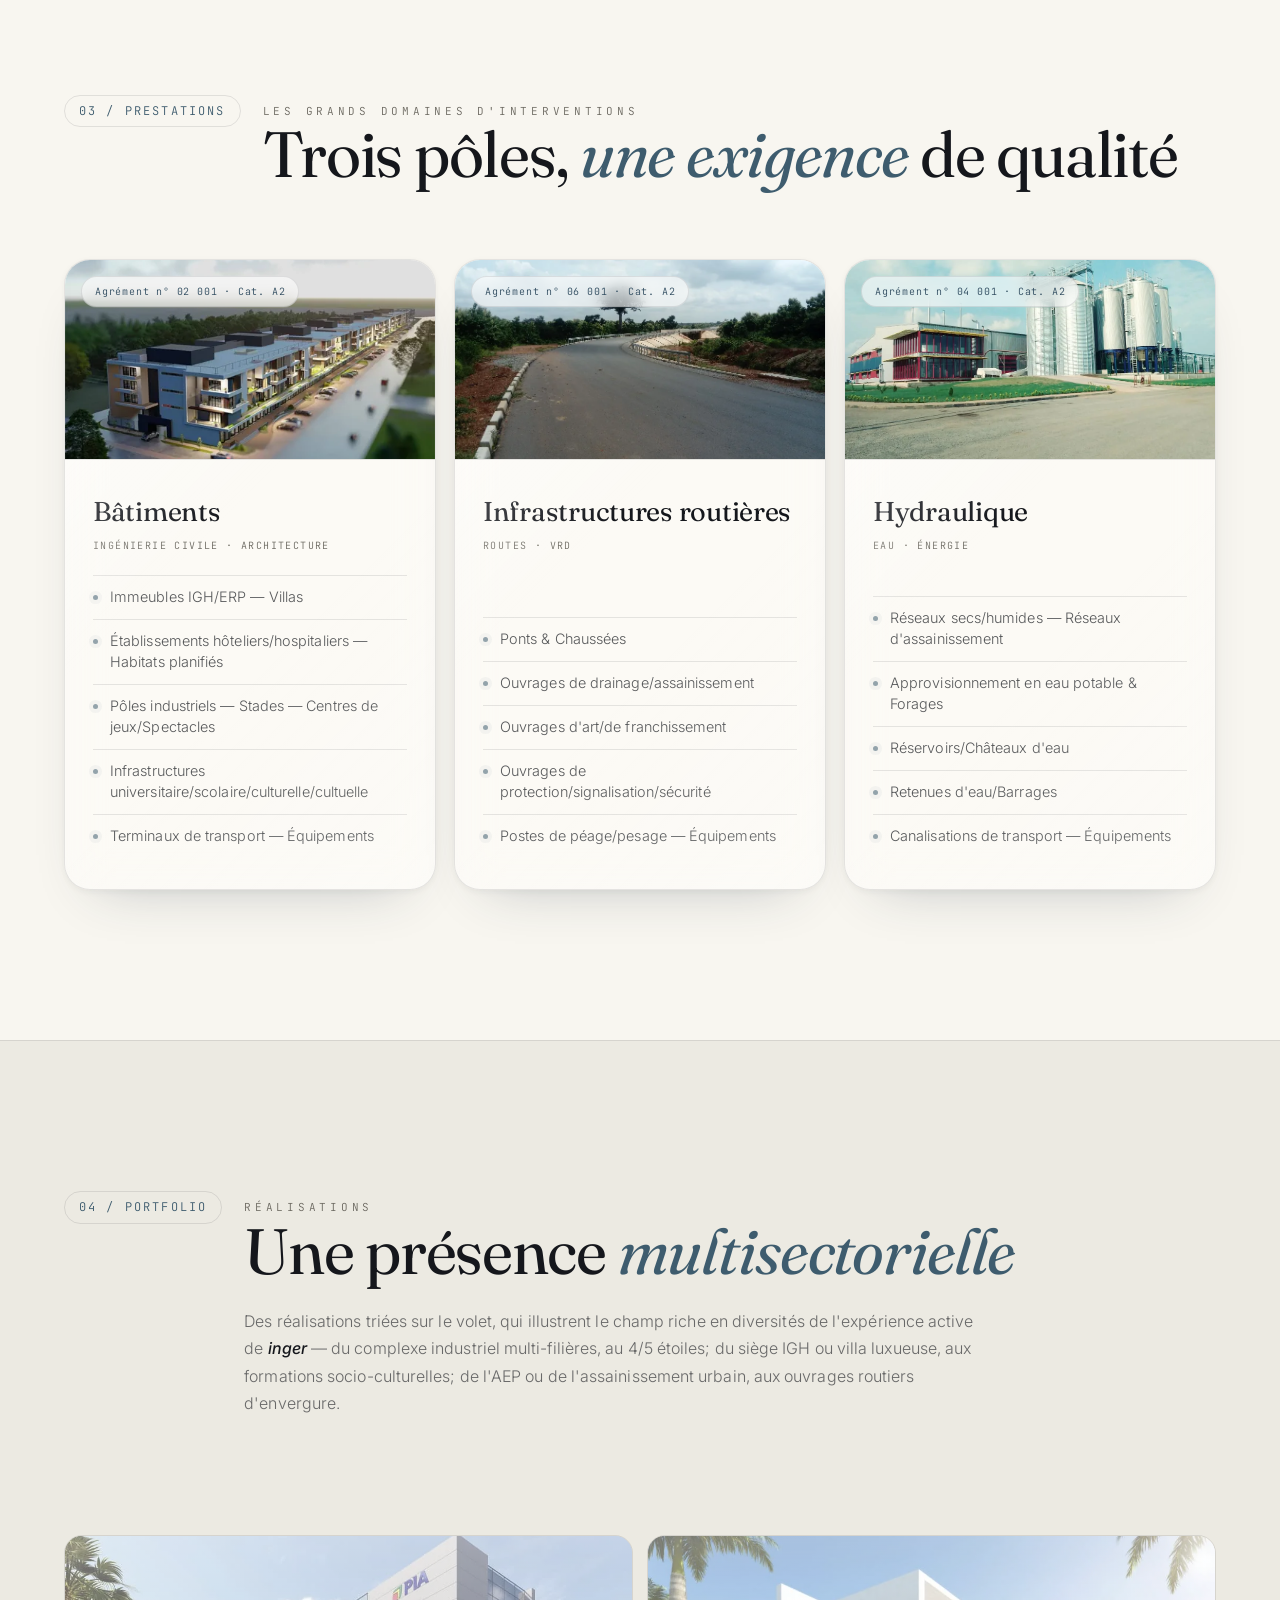
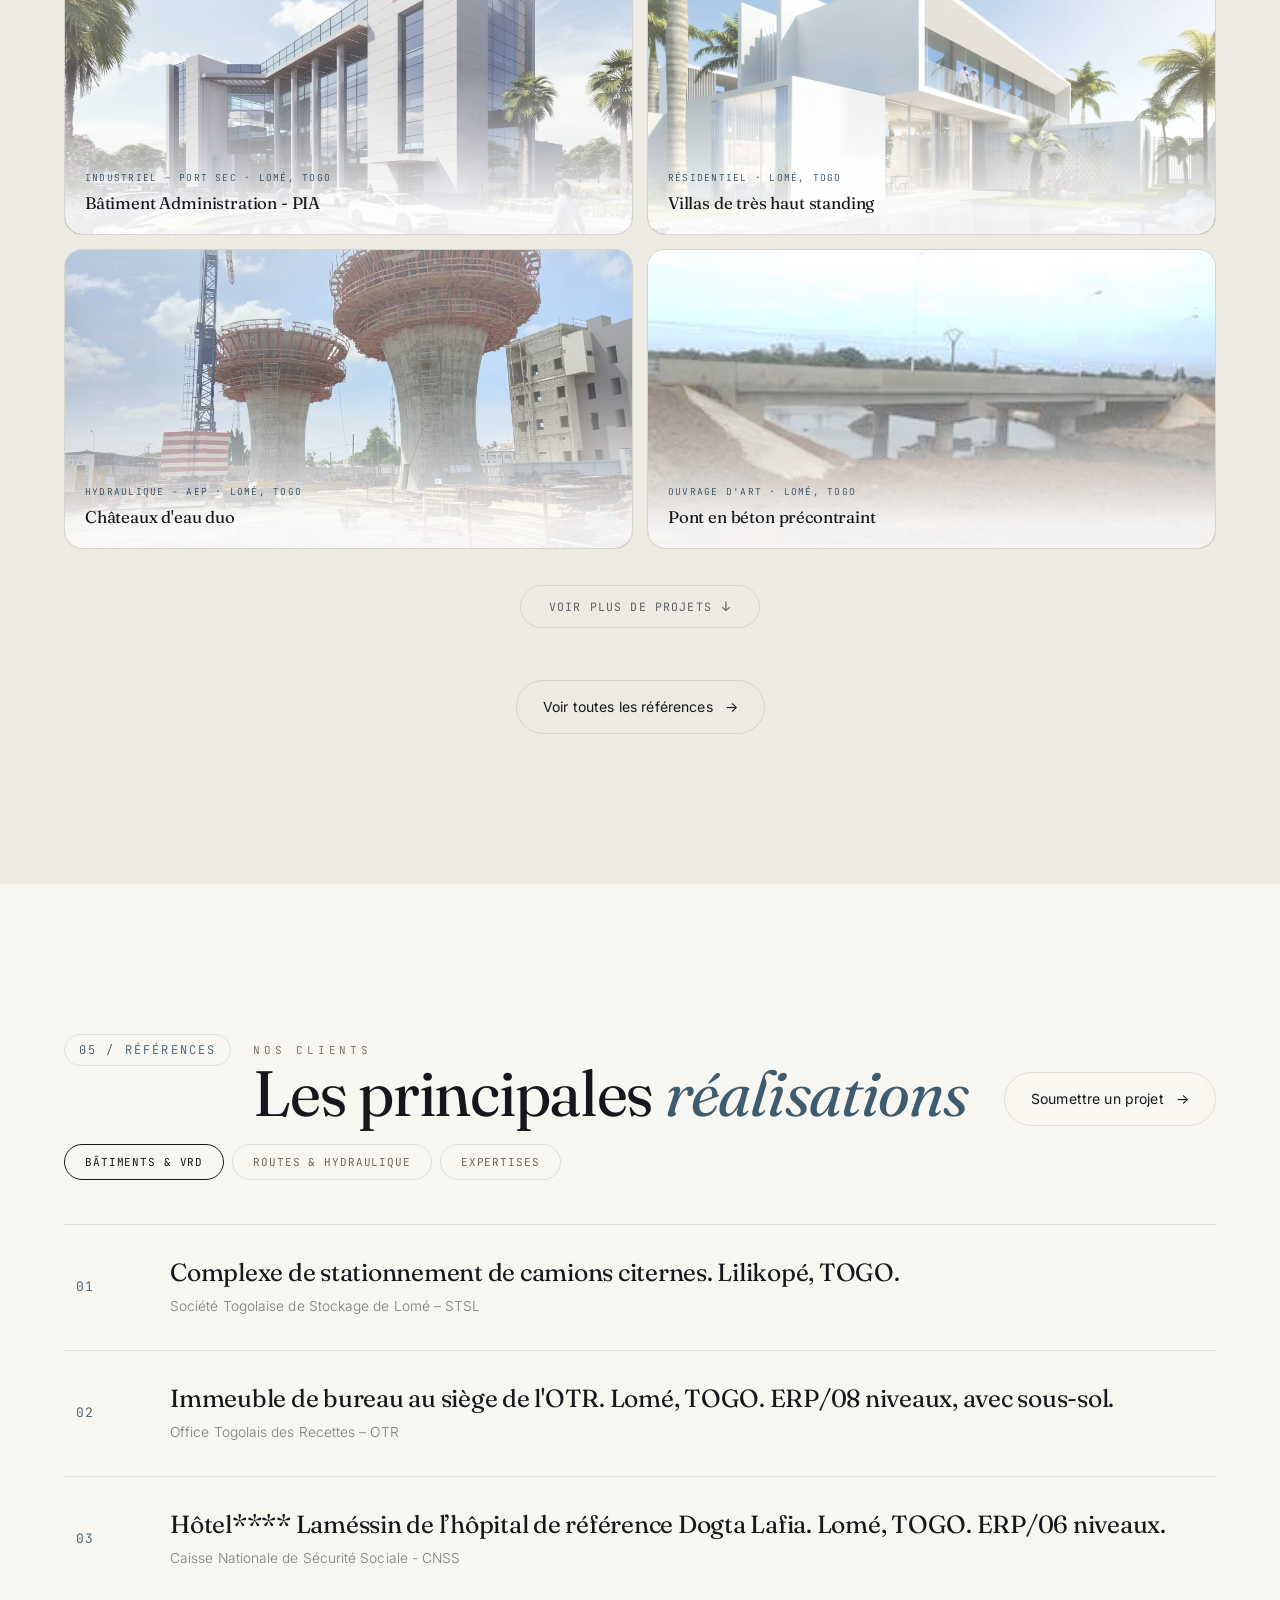
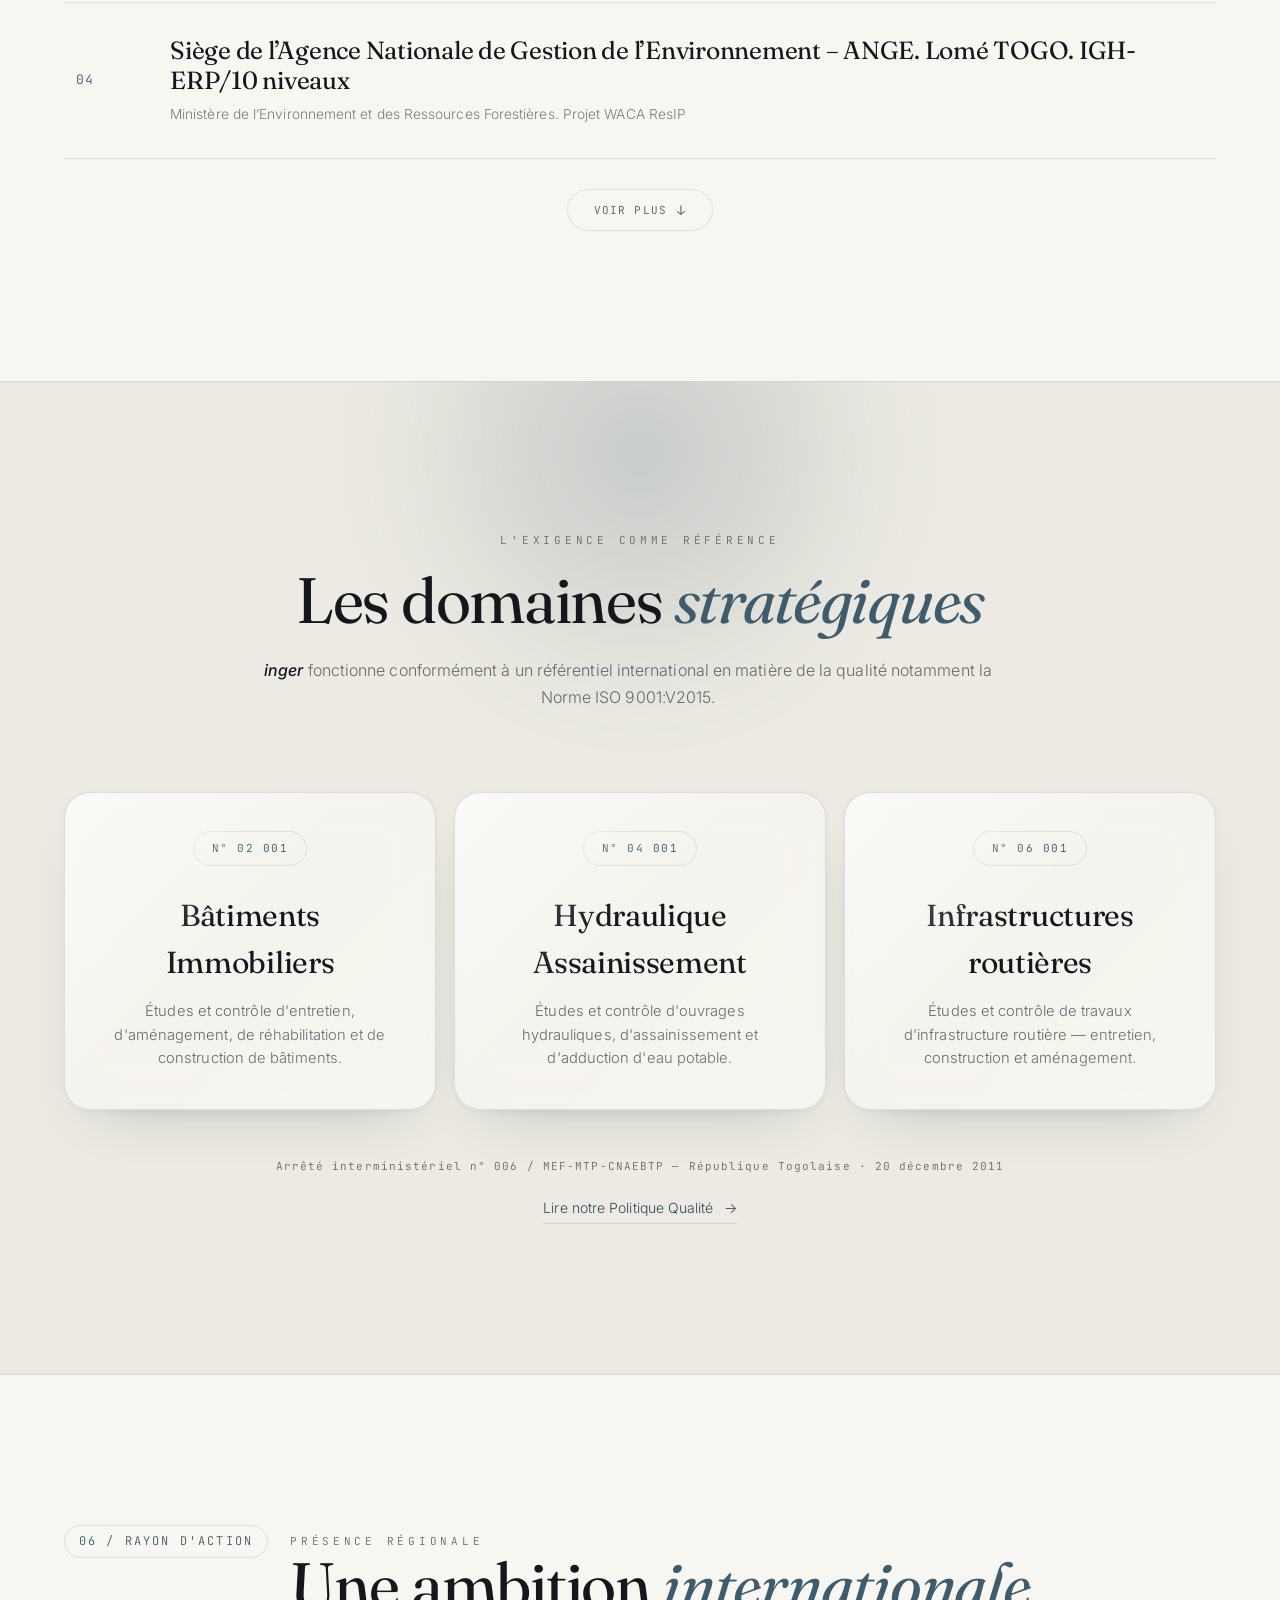
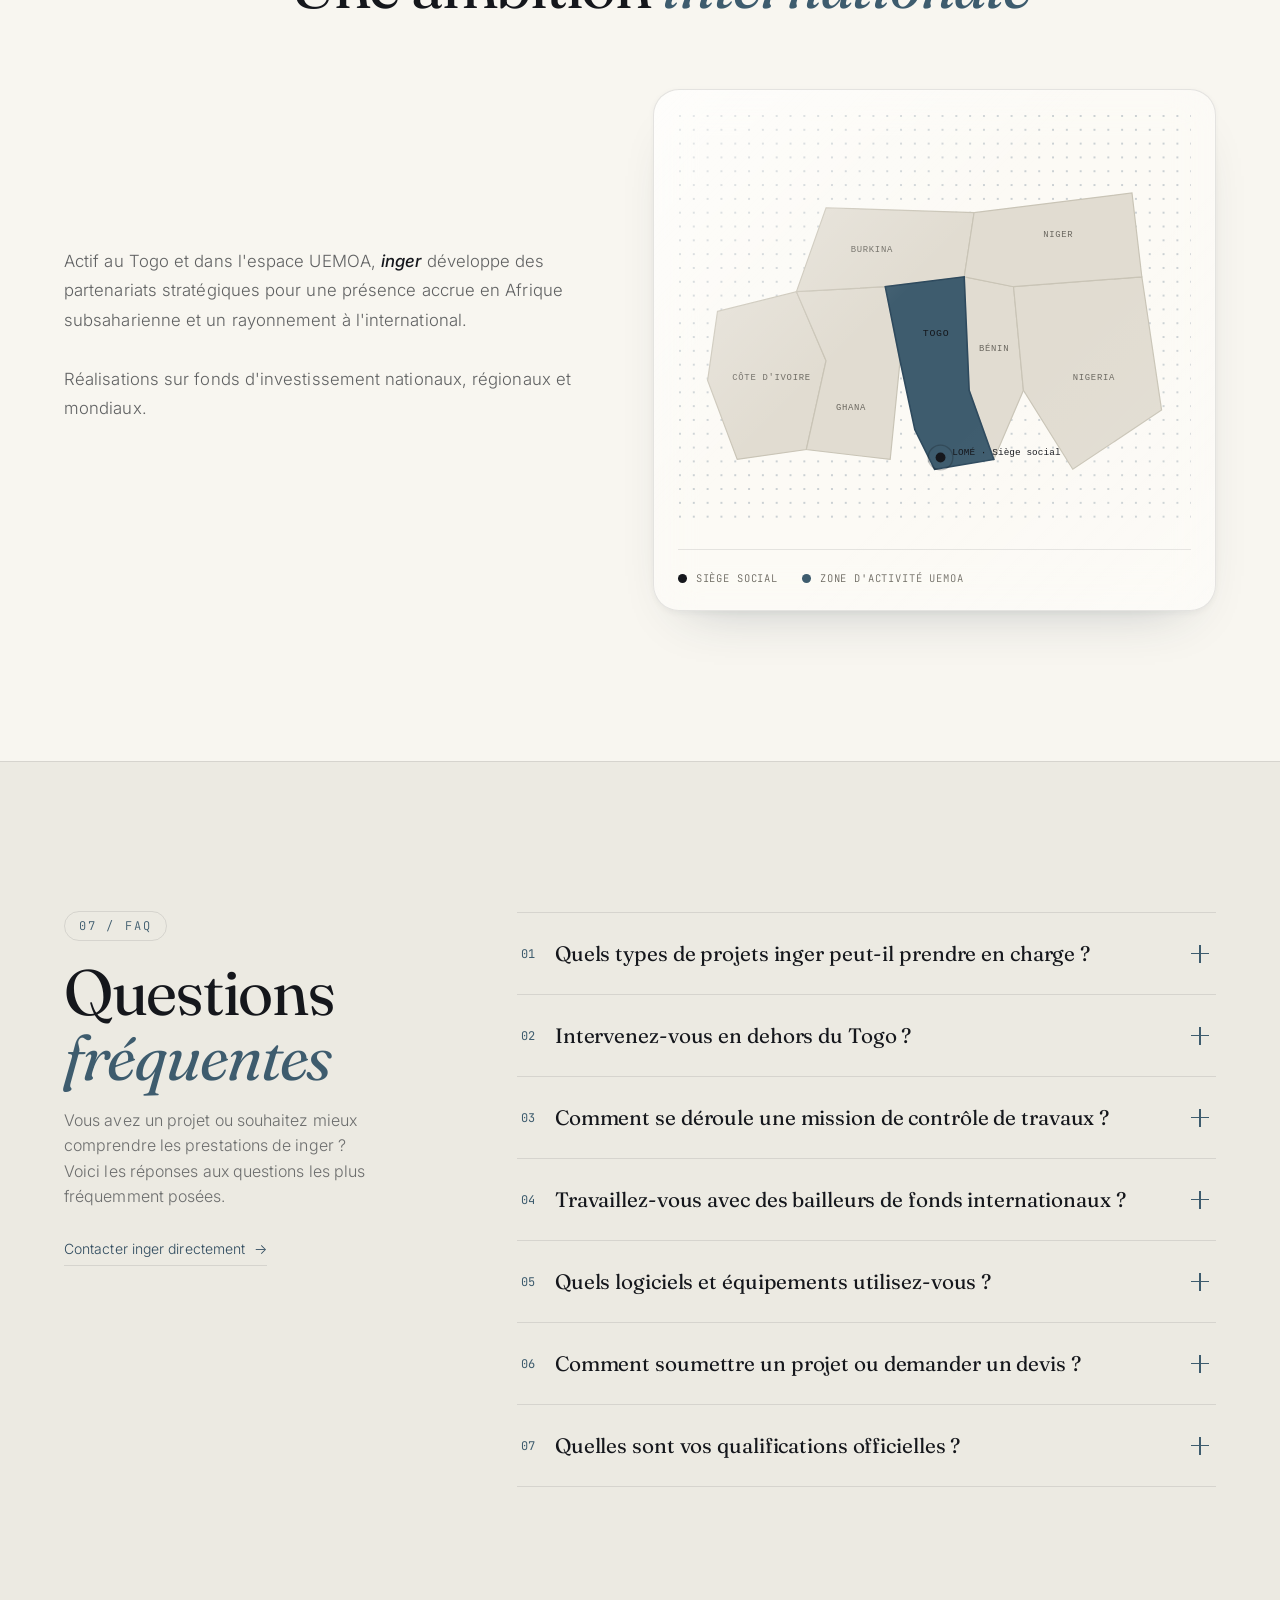
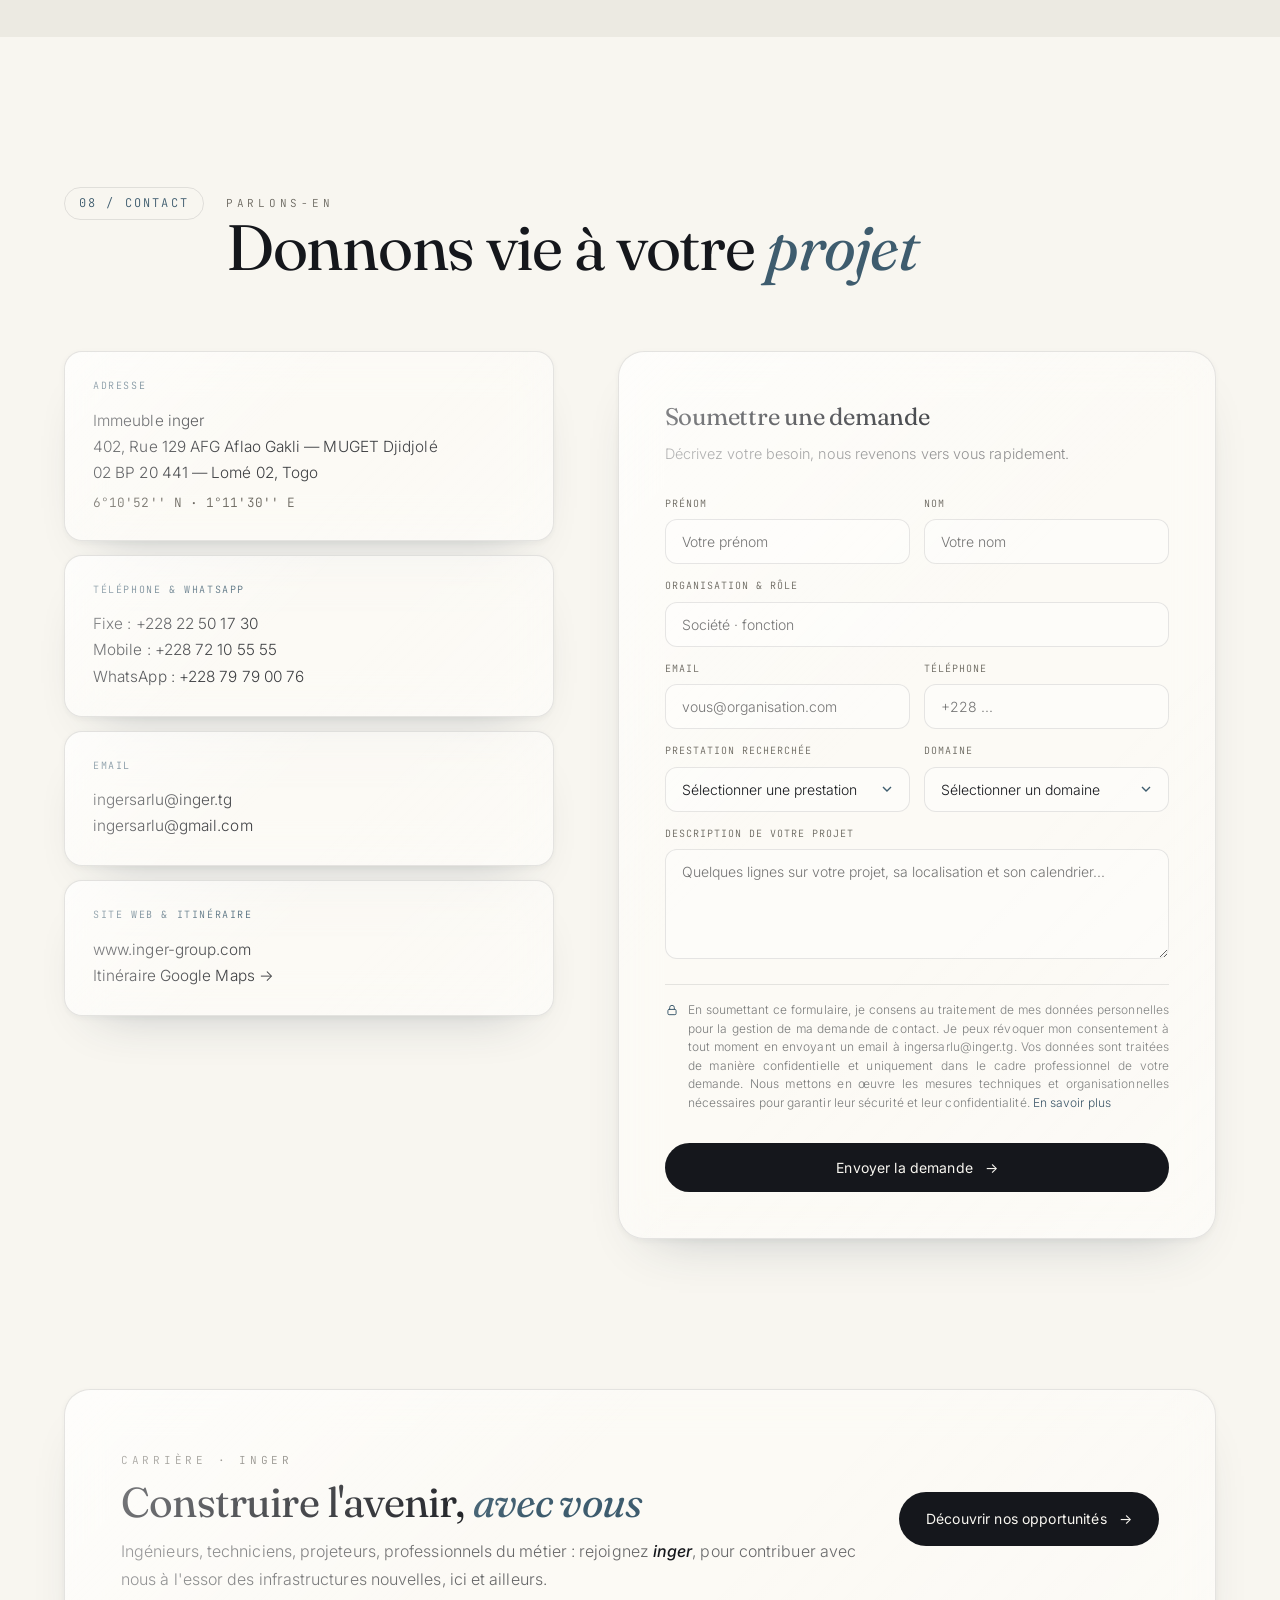
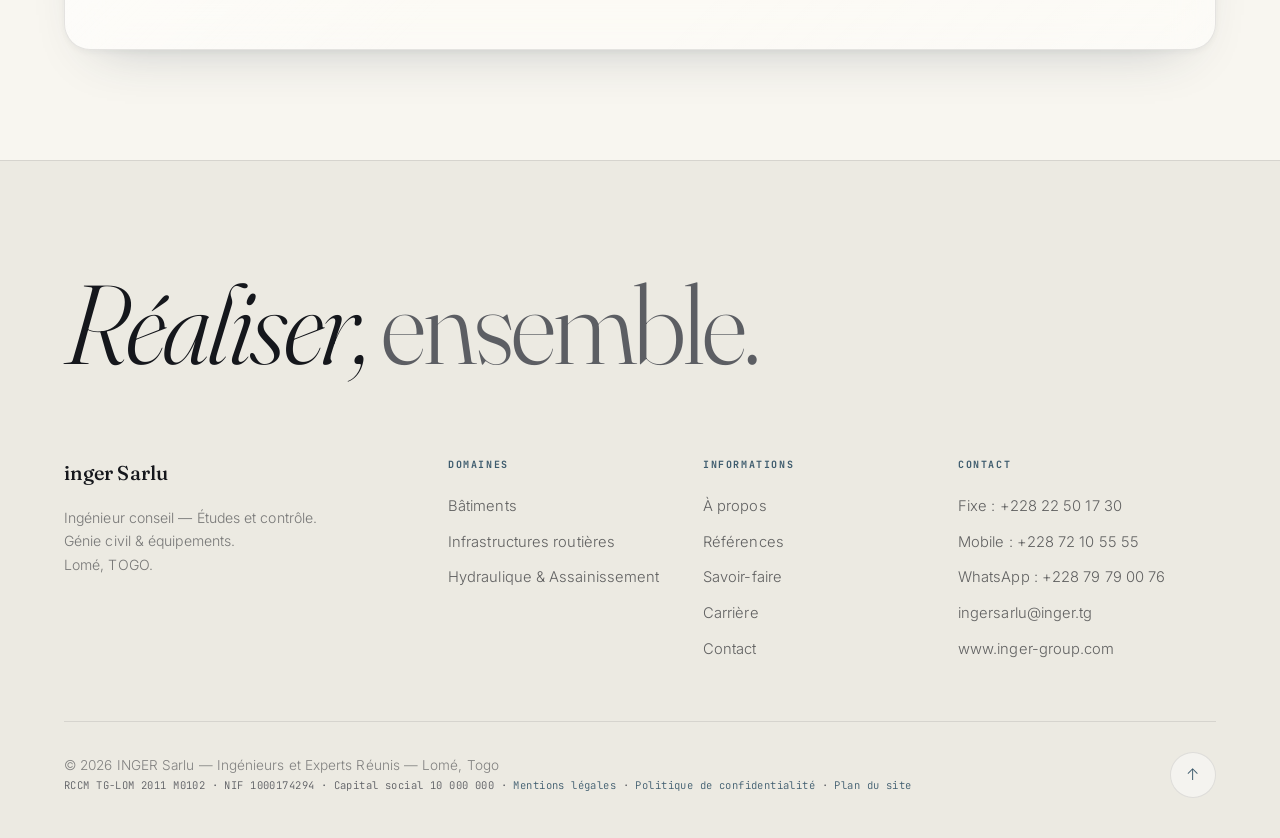
==== commit 87622544: "Add files via upload" ====
--- a/index.html
+++ b/index.html
@@ -807,7 +807,7 @@
       <article class="pf-card pf-w2 reveal" data-d="2" data-cursor>
         <div class="pf-vis"><img class="slot-img" src="images/projet-06-villas.webp" alt="154 villas haut standing" loading="lazy" /></div>
         <div class="pf-shade"></div><div class="pf-arr">↗</div>
-        <div class="pf-meta"><span class="pf-cat">Résidentiel · Lomé`, TOGO</span><h3 class="pf-name">Villas de très haut standing</h3></div>
+        <div class="pf-meta"><span class="pf-cat">Résidentiel · Lomé, TOGO</span><h3 class="pf-name">Villas de très haut standing</h3></div>
       </article>
 
 
